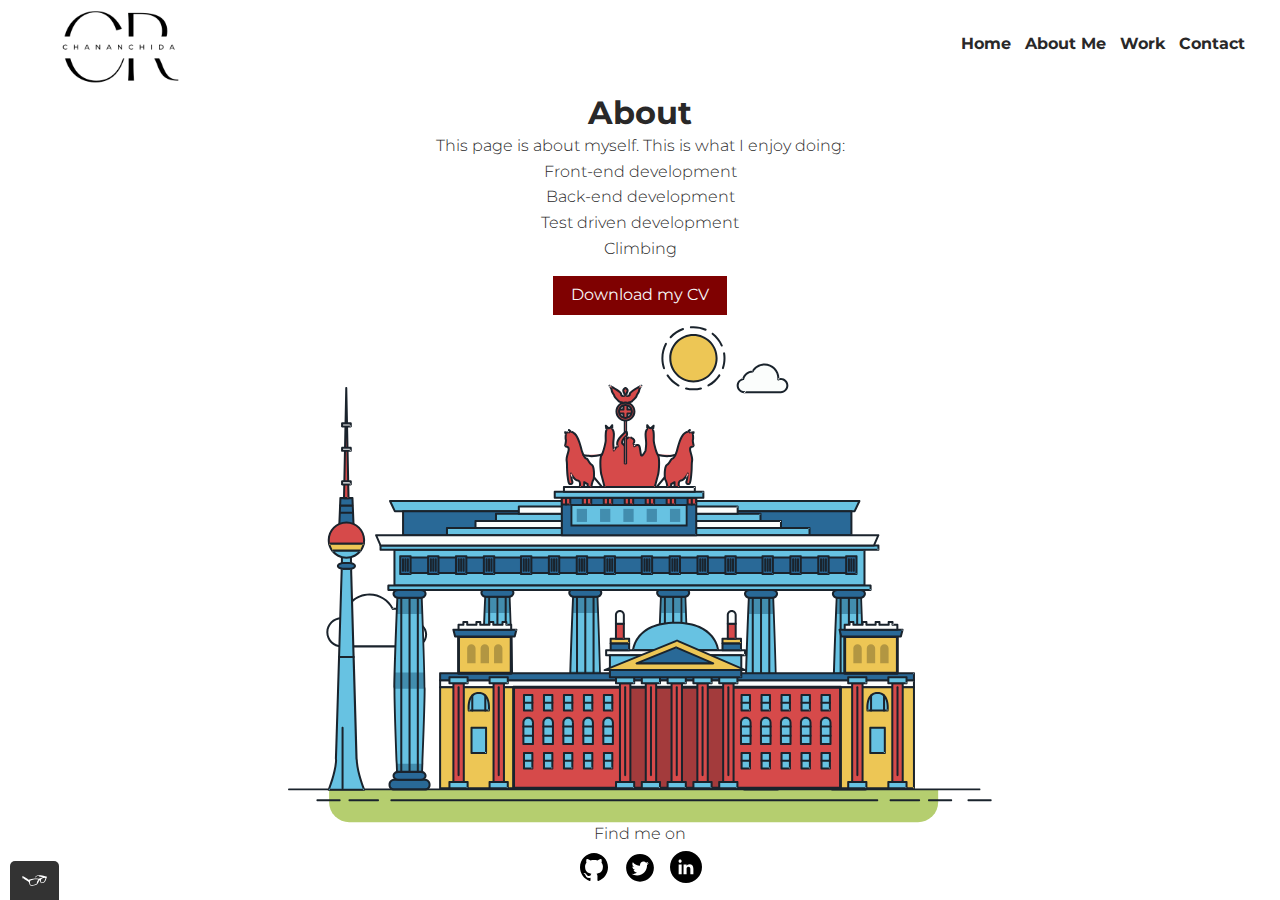
==== about.html @ 38527d95 "Initial commit" ====
<!DOCTYPE html>
<html>

<head>
  <meta charset="utf-8">
  <meta name="viewport" content="width=device-width, initial-scale=1">
  <title>Portfolio</title>
  <link rel="shortcut icon" href="./img/favicon.ico">
  <link rel="stylesheet" href="css/reset.css">
  <link rel="preconnect" href="https://fonts.googleapis.com">
  <link rel="preconnect" href="https://fonts.gstatic.com" crossorigin>
  <link href="https://fonts.googleapis.com/css2?family=Montserrat:wght@300;400;700&display=swap" rel="stylesheet">
  <link rel="stylesheet" href="css/style.production.css">
</head>

<body>
  <header class="page_header">
    <a href="index.html" class="logo"><img src="./img/chananchida-logo.png" alt="Chananchida Ruengwut"></a>
    <nav class="menubar">
      <ul>
        <li>
          <a href="index.html" role="tab">Home</a>
        </li>
        <li>
          <a href="about.html" role="tab">About Me</a>
        </li>
        <li>
          <a href="work.html" role="tab">Work</a>
        </li>
        <li>
          <a href="contact.html" role="tab">Contact</a>
        </li>
      </ul>
    </nav>
  </header>

  <main>
    <!--
    <h1>About Myself</h1>
    <p>Hi, my name is Fah. I was working on was working on Front-End web developer for a year for 1.5 years.</p>
    <p>The main area of my Front-End web developer was creating responsive websites by using HTML, CSS, JS, and Bootstrap. I also created, custom, and implemented cus Wordpress themes into websites.</p>

    <table>
      <thead>
        <tr>
          <th>Skills</th>
          <th>Years of experience</th>
        </tr>
      </thead>
      <tbody>
        <tr>
          <td>HTML</td>
          <td>1.5 Years</td>
        </tr>
        <tr>
          <td>CSS</td>
          <td>1.5 Years</td>
        </tr>
        <tr>
          <td>Web responsive</td>
          <td>1.5 Years</td>
        </tr>
        <tr>
          <td>JS</td>
          <td>1 Year</td>
        </tr>
        <tr>
          <td>Wordpress</td>
          <td>1 Year</td>
        </tr>
      </tbody>
    </table>

  -->
  <div class="about_content">

    <h1>About</h1>

    <p>This page is about myself. This is what I enjoy doing:</p>
    <ul>
      <li>Front-end development</li>
      <li>Back-end development</li>
      <li>Test driven development</li>
      <li>Climbing</li>
    </ul>


    <a href="#" class="button_download" download target="_blank">Download my CV</a>


    <div class="berlin_svg">
      <svg id="about-picture" xmlns="http://www.w3.org/2000/svg" class="berlin-illustration" viewBox="0 0 700 505" xmlns:xlink="http://www.w3.org/1999/xlink">
              <defs>
                  <polygon id="a" points=".06 231.917 .06 .929 688.717 .929 688.717 231.917"></polygon>
              </defs>
              <g fill="none" fill-rule="evenodd">
                <g transform="translate(0 241)" class="cloud-front">
                <path fill="#1A232C" d="M87.602,29 L87.602,28 C87.326,28.001 87.103,28.024 86.927,28.033 L86.979,29.031 L87.947,28.78 C85.741,20.282 78.041,14.002 68.852,14 C67.858,14 66.904,14.096 65.98,14.231 L66.125,15.22 L67.019,14.772 C62.626,6.015 53.567,0.001 43.102,0 C29.041,0.002 17.524,10.848 16.443,24.632 L17.44,24.71 L17.606,23.724 C16.803,23.589 15.969,23.5 15.102,23.5 C6.817,23.501 0.102,30.215 0.102,38.5 C0.102,46.785 6.817,53.499 15.102,53.5 L87.602,53.5 C94.644,53.499 100.351,47.792 100.352,40.75 C100.351,33.708 94.644,28.001 87.602,28 L87.602,30 C90.573,30 93.254,31.202 95.203,33.149 C97.15,35.097 98.351,37.778 98.352,40.75 C98.351,43.722 97.15,46.403 95.203,48.351 C93.254,50.298 90.573,51.5 87.602,51.5 L15.102,51.5 C11.509,51.5 8.265,50.046 5.909,47.692 C3.555,45.337 2.102,42.093 2.102,38.5 C2.102,34.907 3.555,31.663 5.909,29.308 C8.265,26.954 11.509,25.5 15.102,25.5 C15.831,25.5 16.553,25.575 17.273,25.697 C17.551,25.743 17.832,25.672 18.055,25.499 C18.277,25.325 18.414,25.07 18.436,24.789 C19.436,12.04 30.094,1.998 43.102,2 C52.786,1.999 61.163,7.564 65.231,15.669 C65.425,16.055 65.842,16.272 66.27,16.21 C67.132,16.084 67.988,16 68.852,16 C77.108,15.998 84.027,21.647 86.011,29.283 C86.13,29.741 86.557,30.054 87.031,30.03 C87.27,30.017 87.457,29.999 87.602,30 L87.602,29" transform="translate(38 36)"></path>
                  </g>
                  <path fill="#B5CE6F" d="M646.484,484.382 C646.484,489.501 644.531,494.62 640.627,498.525 C636.722,502.43 631.603,504.382 626.484,504.382 L60.873,504.382 C55.754,504.382 50.636,502.43 46.731,498.525 C42.826,494.62 40.873,489.501 40.873,484.382 L40.873,471.917 L646.484,471.917 L646.484,484.382"></path>
                  <polyline fill="#67C2E2" points="334.824 185.029 101.449 185.029 106.209 195.08 563.438 195.08 568.2 185.029 334.824 185.029"></polyline>
                  <path fill="#1A232C" d="M334.824,185.029 L334.824,184.029 L101.449,184.029 C101.104,184.029 100.788,184.203 100.604,184.494 C100.42,184.785 100.398,185.146 100.545,185.457 L105.306,195.508 C105.471,195.856 105.824,196.079 106.209,196.079 L563.438,196.079 C563.824,196.079 564.177,195.856 564.342,195.508 L569.104,185.457 C569.251,185.146 569.229,184.785 569.045,184.494 C568.861,184.203 568.544,184.029 568.2,184.029 L334.824,184.029 L334.824,186.029 L566.62,186.029 L562.806,194.08 L106.842,194.08 L103.029,186.029 L334.824,186.029 L334.824,185.029"></path>
                  <polygon fill="#296997" points="114.416 218.974 560.222 218.974 560.222 195.08 114.416 195.08"></polygon>
                  <path fill="#1A232C" d="M560.222,218.974 L560.222,217.974 L115.416,217.974 L115.416,196.079 L559.222,196.079 L559.222,218.974 L560.222,218.974 L560.222,217.974 L560.222,218.974 L561.222,218.974 L561.222,195.08 C561.222,194.816 561.115,194.559 560.929,194.372 C560.742,194.186 560.485,194.08 560.222,194.08 L114.416,194.08 C114.152,194.08 113.895,194.186 113.708,194.372 C113.522,194.559 113.416,194.816 113.416,195.08 L113.416,218.974 C113.416,219.237 113.522,219.495 113.708,219.681 C113.895,219.867 114.152,219.974 114.416,219.974 L560.222,219.974 C560.485,219.974 560.742,219.867 560.929,219.681 C561.115,219.495 561.222,219.237 561.222,218.974 L560.222,218.974"></path>
                  <polygon fill="#67C2E2" points="105.85 269.08 573.225 269.08 573.225 233.398 105.85 233.398"></polygon>
                  <path fill="#1A232C" d="M573.225,233.398 L573.225,232.398 L105.85,232.398 C105.587,232.398 105.329,232.505 105.143,232.691 C104.957,232.877 104.85,233.134 104.85,233.398 L104.85,269.08 C104.85,269.344 104.957,269.601 105.143,269.788 C105.329,269.974 105.587,270.08 105.85,270.08 L573.225,270.08 C573.488,270.08 573.745,269.974 573.932,269.788 C574.118,269.601 574.225,269.344 574.225,269.08 L574.225,233.398 C574.225,233.134 574.118,232.877 573.932,232.691 C573.745,232.505 573.488,232.398 573.225,232.398 L573.225,233.398 L572.225,233.398 L572.225,268.08 L106.85,268.08 L106.85,234.398 L573.225,234.398 L573.225,233.398 L572.225,233.398 L573.225,233.398"></path>
                  <polygon fill="#296997" points="116.751 256.508 562.557 256.508 562.557 241.243 116.751 241.243"></polygon>
                  <path fill="#1A232C" d="M562.557,256.508 L562.557,255.508 L117.75,255.508 L117.75,242.243 L561.557,242.243 L561.557,256.508 L562.557,256.508 L562.557,255.508 L562.557,256.508 L563.557,256.508 L563.557,241.243 C563.557,240.979 563.45,240.722 563.264,240.535 C563.078,240.349 562.82,240.243 562.557,240.243 L116.75,240.243 C116.487,240.243 116.23,240.349 116.043,240.535 C115.857,240.722 115.751,240.979 115.751,241.243 L115.751,256.508 C115.751,256.771 115.857,257.029 116.043,257.215 C116.23,257.401 116.487,257.508 116.751,257.508 L562.557,257.508 C562.82,257.508 563.077,257.401 563.264,257.215 C563.45,257.029 563.557,256.771 563.557,256.508 L562.557,256.508"></path>
                  <polygon fill="#67C2E2" points="158.07 218.974 518.563 218.974 518.563 211.858 158.07 211.858"></polygon>
                  <path fill="#1A232C" d="M518.563,211.858 L518.563,210.858 L158.07,210.858 C157.807,210.858 157.549,210.964 157.363,211.151 C157.177,211.337 157.07,211.594 157.07,211.858 L157.07,218.974 C157.07,219.237 157.177,219.495 157.363,219.681 C157.549,219.867 157.807,219.974 158.07,219.974 L518.563,219.974 C518.826,219.974 519.083,219.867 519.27,219.681 C519.456,219.495 519.562,219.237 519.562,218.974 L519.562,211.858 C519.562,211.594 519.456,211.337 519.27,211.151 C519.083,210.964 518.826,210.858 518.563,210.858 L518.563,211.858 L517.563,211.858 L517.563,217.974 L159.07,217.974 L159.07,212.858 L518.563,212.858 L518.563,211.858 L517.563,211.858 L518.563,211.858"></path>
                  <polygon fill="#FBFDFC" points="186.438 211.858 490.194 211.858 490.194 204.741 186.438 204.741"></polygon>
                  <path fill="#1A232C" d="M490.194,204.741 L490.194,203.741 L186.438,203.741 C186.175,203.741 185.917,203.848 185.731,204.034 C185.545,204.221 185.438,204.478 185.438,204.741 L185.438,211.858 C185.438,212.121 185.545,212.379 185.731,212.565 C185.917,212.751 186.175,212.858 186.438,212.858 L490.194,212.858 C490.458,212.858 490.715,212.751 490.902,212.565 C491.088,212.379 491.194,212.121 491.194,211.858 L491.194,204.741 C491.194,204.478 491.088,204.221 490.902,204.034 C490.715,203.848 490.458,203.741 490.194,203.741 L490.194,204.741 L489.194,204.741 L489.194,210.858 L187.438,210.858 L187.438,205.741 L490.194,205.741 L490.194,204.741 L489.194,204.741 L490.194,204.741"></path>
                  <polygon fill="#67C2E2" points="206.805 204.741 469.828 204.741 469.828 197.624 206.805 197.624"></polygon>
                  <path fill="#1A232C" d="M469.828,197.624 L469.828,196.624 L206.805,196.624 C206.541,196.624 206.284,196.731 206.098,196.917 C205.911,197.103 205.805,197.361 205.805,197.624 L205.805,204.741 C205.805,205.005 205.911,205.262 206.098,205.449 C206.284,205.635 206.541,205.741 206.805,205.741 L469.828,205.741 C470.091,205.741 470.349,205.635 470.535,205.449 C470.722,205.262 470.828,205.005 470.828,204.741 L470.828,197.624 C470.828,197.361 470.722,197.103 470.535,196.917 C470.349,196.731 470.091,196.624 469.828,196.624 L469.828,197.624 L468.828,197.624 L468.828,203.741 L207.805,203.741 L207.805,198.624 L469.828,198.624 L469.828,197.624 L468.828,197.624 L469.828,197.624"></path>
                  <polygon fill="#FBFDFC" points="229.521 197.624 447.111 197.624 447.111 190.509 229.521 190.509"></polygon>
                  <path fill="#1A232C" d="M447.111,190.509 L447.111,189.509 L229.521,189.509 C229.258,189.509 229,189.616 228.814,189.802 C228.628,189.988 228.521,190.246 228.521,190.509 L228.521,197.624 C228.521,197.888 228.628,198.145 228.814,198.332 C229,198.518 229.258,198.624 229.521,198.624 L447.111,198.624 C447.375,198.624 447.632,198.518 447.818,198.332 C448.005,198.145 448.111,197.888 448.111,197.624 L448.111,190.509 C448.111,190.246 448.005,189.988 447.818,189.802 C447.632,189.616 447.375,189.509 447.111,189.509 L447.111,190.509 L446.111,190.509 L446.111,196.624 L230.521,196.624 L230.521,191.509 L447.111,191.509 L447.111,190.509 L446.111,190.509 L447.111,190.509"></path>
                  <path fill="#67C2E2" d="M135.607,355.447 C135.163,337.766 134.264,313.326 133.648,297.387 C133.274,287.721 133.004,281.18 133.004,281.18 L108.722,281.18 C108.722,281.18 108.452,287.721 108.079,297.387 C107.462,313.326 106.563,337.766 106.119,355.447 C105.953,362.059 105.85,367.732 105.85,371.653 L105.85,371.654 C105.85,386.117 107.243,424.332 108.089,446.189 C108.457,455.706 108.722,462.126 108.722,462.126 L133.004,462.126 C133.004,462.126 133.269,455.706 133.637,446.189 C134.482,424.332 135.876,386.117 135.876,371.654 L135.876,371.653 C135.876,367.732 135.773,362.059 135.607,355.447"></path>
                  <path fill="#428DAE" d="M133.648 297.387L108.079 297.387C108.452 287.721 108.722 281.18 108.722 281.18L133.004 281.18C133.004 281.18 133.274 287.721 133.648 297.387M135.876 371.654L105.85 371.654 105.85 371.653C105.85 367.732 105.953 362.059 106.119 355.447L135.607 355.447C135.773 362.059 135.876 367.732 135.876 371.653L135.876 371.654M133.004 462.126L108.722 462.126C108.722 462.126 108.457 455.706 108.089 446.189L133.637 446.189C133.269 455.706 133.004 462.126 133.004 462.126"></path>
                  <path fill="#1A232C" d="M109.612,461.199 L132.114,461.199 C132.447,453.007 134.949,390.886 134.949,371.653 C134.949,352.42 132.447,290.299 132.114,282.108 L109.612,282.108 C109.279,290.299 106.778,352.42 106.778,371.653 C106.778,390.886 109.279,453.007 109.612,461.199 Z M133.895,463.054 L107.832,463.054 L107.794,462.164 C107.766,461.466 104.922,392.193 104.922,371.653 C104.922,351.114 107.766,281.839 107.794,281.142 L107.832,280.252 L133.895,280.252 L133.931,281.142 C133.96,281.839 136.804,351.114 136.804,371.653 C136.804,392.193 133.96,461.466 133.931,462.164 L133.895,463.054 L133.895,463.054 Z"></path>
                  <path fill="#1A232C" d="M111.638 281.18L111.638 462.126C111.638 462.679 112.086 463.126 112.638 463.126 113.19 463.126 113.638 462.679 113.638 462.126L113.638 281.18C113.638 280.628 113.19 280.18 112.638 280.18 112.086 280.18 111.638 280.628 111.638 281.18M119.863 281.18L119.863 462.126C119.863 462.679 120.311 463.126 120.863 463.126 121.416 463.126 121.863 462.679 121.863 462.126L121.863 281.18C121.863 280.628 121.416 280.18 120.863 280.18 120.311 280.18 119.863 280.628 119.863 281.18M128.088 281.18L128.088 462.126C128.088 462.679 128.536 463.126 129.088 463.126 129.64 463.126 130.088 462.679 130.088 462.126L130.088 281.18C130.088 280.628 129.64 280.18 129.088 280.18 128.536 280.18 128.088 280.628 128.088 281.18"></path>
                  <path fill="#296997" d="M136.79,277.265 C136.79,279.418 134.675,281.18 132.09,281.18 L109.636,281.18 C107.051,281.18 104.936,279.418 104.936,277.265 C104.936,275.111 107.051,273.349 109.636,273.349 L132.09,273.349 C134.675,273.349 136.79,275.111 136.79,277.265"></path>
                  <path fill="#1A232C" d="M136.79,277.265 L135.79,277.265 C135.789,278.005 135.433,278.704 134.769,279.262 C134.109,279.814 133.155,280.181 132.09,280.18 L109.636,280.18 C108.571,280.181 107.617,279.814 106.956,279.262 C106.293,278.704 105.936,278.005 105.936,277.265 C105.936,276.524 106.293,275.825 106.957,275.267 C107.617,274.715 108.571,274.348 109.636,274.349 L132.09,274.349 C133.155,274.348 134.109,274.716 134.769,275.267 C135.433,275.825 135.789,276.524 135.79,277.265 L137.79,277.265 C137.791,275.851 137.09,274.593 136.049,273.731 C135.006,272.863 133.61,272.35 132.09,272.349 L109.636,272.349 C108.116,272.35 106.72,272.863 105.676,273.731 C104.636,274.593 103.935,275.851 103.936,277.265 C103.935,278.678 104.636,279.937 105.677,280.798 C106.72,281.666 108.116,282.179 109.636,282.18 L132.09,282.18 C133.61,282.179 135.006,281.666 136.049,280.798 C137.09,279.937 137.791,278.678 137.79,277.265 L136.79,277.265"></path>
                  <path fill="#296997" d="M140.775,467.217 C140.775,469.803 138.661,471.917 136.076,471.917 L105.65,471.917 C103.065,471.917 100.951,469.803 100.951,467.217 L100.951,466.825 C100.951,464.241 103.065,462.126 105.65,462.126 L136.076,462.126 C138.661,462.126 140.775,464.241 140.775,466.825 L140.775,467.217"></path>
                  <path fill="#1A232C" d="M140.775,467.217 L139.775,467.217 C139.775,468.235 139.361,469.155 138.688,469.83 C138.013,470.503 137.093,470.917 136.076,470.917 L105.65,470.917 C104.633,470.917 103.713,470.504 103.038,469.83 C102.365,469.155 101.951,468.235 101.951,467.217 L101.951,466.825 C101.951,465.808 102.365,464.889 103.038,464.214 C103.713,463.54 104.633,463.127 105.65,463.126 L136.076,463.126 C137.093,463.127 138.013,463.54 138.688,464.214 C139.362,464.889 139.775,465.808 139.775,466.825 L139.775,467.217 L141.775,467.217 L141.775,466.825 C141.772,463.684 139.217,461.13 136.076,461.126 L105.65,461.126 C102.509,461.13 99.955,463.684 99.951,466.825 L99.951,467.217 C99.954,470.36 102.509,472.914 105.65,472.917 L136.076,472.917 C139.217,472.914 141.772,470.36 141.775,467.217 L140.775,467.217"></path>
                  <path fill="#296997" d="M136.79,458.208 C136.79,460.363 134.675,462.126 132.09,462.126 L109.636,462.126 C107.051,462.126 104.936,460.363 104.936,458.208 C104.936,456.057 107.051,454.292 109.636,454.292 L132.09,454.292 C134.675,454.292 136.79,456.057 136.79,458.208"></path>
                  <path fill="#1A232C" d="M136.79,458.208 L135.79,458.208 C135.789,458.949 135.432,459.649 134.769,460.207 C134.108,460.76 133.154,461.128 132.09,461.126 L109.636,461.126 C108.572,461.128 107.617,460.76 106.957,460.207 C106.293,459.649 105.936,458.949 105.936,458.208 C105.936,457.47 106.293,456.77 106.957,456.212 C107.617,455.659 108.572,455.291 109.636,455.292 L132.09,455.292 C133.154,455.291 134.108,455.659 134.769,456.212 C135.433,456.77 135.789,457.47 135.79,458.208 L137.79,458.208 C137.791,456.796 137.09,455.538 136.05,454.675 C135.006,453.808 133.61,453.294 132.09,453.292 L109.636,453.292 C108.115,453.294 106.719,453.808 105.676,454.675 C104.636,455.538 103.935,456.796 103.936,458.208 C103.935,459.622 104.636,460.881 105.676,461.743 C106.72,462.611 108.116,463.125 109.636,463.126 L132.09,463.126 C133.61,463.125 135.006,462.611 136.05,461.743 C137.09,460.881 137.791,459.622 137.79,458.208 L136.79,458.208"></path>
                  <path fill="#67C2E2" d="M572.471,355.447 C572.025,337.766 571.126,313.326 570.51,297.387 C570.137,287.721 569.867,281.18 569.867,281.18 L545.585,281.18 C545.585,281.18 545.315,287.721 544.942,297.387 C544.326,313.326 543.427,337.766 542.981,355.447 C542.815,362.059 542.713,367.732 542.713,371.653 L542.713,371.654 C542.713,386.117 544.107,424.332 544.952,446.189 C545.32,455.706 545.585,462.126 545.585,462.126 L569.867,462.126 C569.867,462.126 570.132,455.706 570.499,446.189 C571.346,424.332 572.739,386.117 572.739,371.654 L572.739,371.653 C572.739,367.732 572.637,362.059 572.471,355.447"></path>
                  <path fill="#428DAE" d="M569.582 297.387L566.951 297.387 566.951 282.108 568.977 282.108C569.063 284.206 569.29 289.841 569.582 297.387M564.951 297.387L545.871 297.387C546.162 289.841 546.39 284.206 546.476 282.108L564.951 282.108 564.951 297.387M571.8 369.187L566.951 369.187 566.951 356.265 571.562 356.265C571.685 361.272 571.771 365.701 571.8 369.187M564.951 369.187L543.653 369.187C543.684 365.512 543.777 360.79 543.912 355.447L553.551 355.447 553.551 356.265 564.951 356.265 564.951 369.187"></path>
                  <path fill="#1A232C" d="M546.476,461.199 L568.977,461.199 C569.31,453.007 571.812,390.886 571.812,371.653 C571.812,352.42 569.31,290.299 568.977,282.108 L546.476,282.108 C546.142,290.299 543.642,352.42 543.642,371.653 C543.642,390.886 546.142,453.007 546.476,461.199 M570.758,463.054 L544.694,463.054 L544.658,462.164 C544.629,461.466 541.785,392.193 541.785,371.653 C541.785,351.114 544.629,281.839 544.658,281.142 L544.694,280.252 L570.758,280.252 L570.795,281.142 C570.823,281.839 573.667,351.114 573.667,371.653 C573.667,392.193 570.823,461.466 570.795,462.164 L570.758,463.054"></path>
                  <path fill="#1A232C" d="M548.501 281.18L548.501 462.126C548.501 462.679 548.949 463.126 549.501 463.126 550.053 463.126 550.501 462.679 550.501 462.126L550.501 281.18C550.501 280.628 550.053 280.18 549.501 280.18 548.949 280.18 548.501 280.628 548.501 281.18M556.727 281.18L556.727 462.126C556.727 462.679 557.174 463.126 557.727 463.126 558.279 463.126 558.727 462.679 558.727 462.126L558.727 281.18C558.727 280.628 558.279 280.18 557.727 280.18 557.174 280.18 556.727 280.628 556.727 281.18M564.951 281.18L564.951 462.126C564.951 462.679 565.399 463.126 565.951 463.126 566.503 463.126 566.951 462.679 566.951 462.126L566.951 281.18C566.951 280.628 566.503 280.18 565.951 280.18 565.399 280.18 564.951 280.628 564.951 281.18"></path>
                  <path fill="#296997" d="M573.653,277.265 C573.653,279.418 571.537,281.18 568.953,281.18 L546.499,281.18 C543.915,281.18 541.799,279.418 541.799,277.265 C541.799,275.111 543.915,273.349 546.499,273.349 L568.953,273.349 C571.537,273.349 573.653,275.111 573.653,277.265"></path>
                  <path fill="#1A232C" d="M573.653,277.265 L572.653,277.265 C572.653,278.005 572.296,278.704 571.632,279.262 C570.972,279.814 570.017,280.181 568.953,280.18 L546.499,280.18 C545.435,280.181 544.48,279.814 543.82,279.262 C543.156,278.704 542.8,278.005 542.799,277.265 C542.8,276.525 543.156,275.825 543.82,275.267 C544.481,274.715 545.435,274.348 546.499,274.349 L568.953,274.349 C570.017,274.348 570.972,274.715 571.632,275.267 C572.296,275.825 572.653,276.525 572.653,277.265 L574.653,277.265 C574.654,275.851 573.953,274.593 572.912,273.731 C571.869,272.863 570.473,272.35 568.953,272.349 L546.499,272.349 C544.979,272.35 543.583,272.863 542.54,273.731 C541.499,274.593 540.798,275.851 540.799,277.265 C540.798,278.679 541.499,279.937 542.54,280.798 C543.583,281.666 544.979,282.179 546.499,282.18 L568.953,282.18 C570.473,282.179 571.869,281.666 572.912,280.798 C573.953,279.937 574.654,278.679 574.653,277.265 L573.653,277.265"></path>
                  <path fill="#296997" d="M577.639,467.217 C577.639,469.803 575.524,471.917 572.938,471.917 L542.514,471.917 C539.929,471.917 537.813,469.803 537.813,467.217 L537.813,466.825 C537.813,464.241 539.929,462.126 542.514,462.126 L572.938,462.126 C575.524,462.126 577.639,464.241 577.639,466.825 L577.639,467.217"></path>
                  <path fill="#1A232C" d="M577.639,467.217 L576.639,467.217 C576.638,468.235 576.225,469.155 575.551,469.83 C574.876,470.503 573.956,470.917 572.938,470.917 L542.514,470.917 C541.497,470.917 540.576,470.503 539.901,469.83 C539.227,469.155 538.814,468.234 538.813,467.217 L538.813,466.825 C538.814,465.808 539.227,464.889 539.901,464.214 C540.576,463.54 541.497,463.127 542.514,463.126 L572.938,463.126 C573.956,463.127 574.876,463.54 575.551,464.214 C576.225,464.888 576.638,465.808 576.639,466.825 L576.639,467.217 L578.639,467.217 L578.639,466.825 C578.635,463.684 576.081,461.13 572.938,461.126 L542.514,461.126 C539.372,461.13 536.817,463.684 536.813,466.825 L536.813,467.217 C536.817,470.36 539.372,472.914 542.514,472.917 L572.938,472.917 C576.081,472.914 578.635,470.359 578.639,467.217 L577.639,467.217"></path>
                  <path fill="#296997" d="M573.653,458.208 C573.653,460.363 571.537,462.126 568.953,462.126 L546.499,462.126 C543.915,462.126 541.799,460.363 541.799,458.208 C541.799,456.057 543.915,454.292 546.499,454.292 L568.953,454.292 C571.537,454.292 573.653,456.057 573.653,458.208"></path>
                  <path fill="#1A232C" d="M573.653,458.208 L572.653,458.208 C572.653,458.949 572.296,459.649 571.632,460.207 C570.971,460.76 570.017,461.128 568.953,461.126 L546.499,461.126 C545.435,461.128 544.481,460.76 543.82,460.207 C543.157,459.649 542.799,458.949 542.799,458.208 C542.799,457.47 543.156,456.77 543.82,456.212 C544.481,455.659 545.435,455.291 546.499,455.292 L568.953,455.292 C570.017,455.291 570.971,455.659 571.632,456.212 C572.296,456.77 572.653,457.47 572.653,458.208 L574.653,458.208 C574.654,456.796 573.953,455.538 572.912,454.675 C571.869,453.808 570.473,453.294 568.953,453.292 L546.499,453.292 C544.979,453.294 543.583,453.808 542.54,454.675 C541.499,455.538 540.798,456.796 540.799,458.208 C540.798,459.622 541.499,460.881 542.54,461.743 C543.583,462.611 544.979,463.125 546.499,463.126 L568.953,463.126 C570.473,463.125 571.869,462.611 572.912,461.743 C573.953,460.881 574.654,459.622 574.653,458.208 L573.653,458.208"></path>
                  <path fill="#67C2E2" d="M485.098,355.447 C484.654,337.766 483.753,313.326 483.137,297.387 C482.764,287.721 482.494,281.18 482.494,281.18 L458.213,281.18 C458.213,281.18 457.942,287.721 457.569,297.387 C456.953,313.326 456.055,337.766 455.608,355.447 C455.443,362.059 455.34,367.732 455.34,371.653 L455.34,371.654 C455.34,386.117 456.733,424.332 457.58,446.189 C457.948,455.706 458.213,462.126 458.213,462.126 L482.494,462.126 C482.494,462.126 482.759,455.706 483.126,446.189 C483.973,424.332 485.366,386.117 485.366,371.654 L485.366,371.653 C485.366,367.732 485.265,362.059 485.098,355.447"></path>
                  <path fill="#428DAE" d="M483.137 297.387L457.569 297.387C457.942 287.721 458.213 281.18 458.213 281.18L482.494 281.18C482.494 281.18 482.764 287.721 483.137 297.387M485.355 369.187L455.351 369.187C455.382 365.502 455.475 360.78 455.608 355.447L485.098 355.447C485.232 360.78 485.325 365.502 485.355 369.187"></path>
                  <path fill="#1A232C" d="M459.103,461.199 L481.605,461.199 C481.938,453.007 484.439,390.886 484.439,371.653 C484.439,352.42 481.938,290.299 481.605,282.108 L459.103,282.108 C458.769,290.299 456.268,352.42 456.268,371.653 C456.268,390.886 458.769,453.007 459.103,461.199 Z M483.386,463.054 L457.321,463.054 L457.285,462.164 C457.256,461.466 454.412,392.193 454.412,371.653 C454.412,351.114 457.256,281.839 457.285,281.142 L457.321,280.252 L483.386,280.252 L483.422,281.142 C483.45,281.839 486.294,351.114 486.294,371.653 C486.294,392.193 483.45,461.466 483.422,462.164 L483.386,463.054 L483.386,463.054 Z"></path>
                  <path fill="#1A232C" d="M461.128 281.18L461.128 462.126C461.128 462.679 461.576 463.126 462.128 463.126 462.68 463.126 463.128 462.679 463.128 462.126L463.128 281.18C463.128 280.628 462.68 280.18 462.128 280.18 461.576 280.18 461.128 280.628 461.128 281.18M469.354 281.18L469.354 462.126C469.354 462.679 469.801 463.126 470.354 463.126 470.906 463.126 471.354 462.679 471.354 462.126L471.354 281.18C471.354 280.628 470.906 280.18 470.354 280.18 469.801 280.18 469.354 280.628 469.354 281.18M477.578 281.18L477.578 462.126C477.578 462.679 478.026 463.126 478.578 463.126 479.13 463.126 479.578 462.679 479.578 462.126L479.578 281.18C479.578 280.628 479.13 280.18 478.578 280.18 478.026 280.18 477.578 280.628 477.578 281.18"></path>
                  <path fill="#296997" d="M486.281,277.265 C486.281,279.418 484.164,281.18 481.58,281.18 L459.126,281.18 C456.542,281.18 454.426,279.418 454.426,277.265 C454.426,275.111 456.542,273.349 459.126,273.349 L481.58,273.349 C484.164,273.349 486.281,275.111 486.281,277.265"></path>
                  <path fill="#1A232C" d="M486.281,277.265 L485.281,277.265 C485.281,278.005 484.924,278.704 484.26,279.262 C483.599,279.814 482.644,280.181 481.58,280.18 L459.126,280.18 C458.062,280.181 457.107,279.814 456.447,279.262 C455.783,278.704 455.427,278.005 455.426,277.265 C455.427,276.525 455.783,275.825 456.447,275.267 C457.108,274.715 458.062,274.348 459.126,274.349 L481.58,274.349 C482.644,274.348 483.599,274.716 484.26,275.268 C484.924,275.825 485.281,276.525 485.281,277.265 L487.281,277.265 C487.282,275.851 486.58,274.593 485.54,273.731 C484.496,272.863 483.1,272.35 481.58,272.349 L459.126,272.349 C457.606,272.35 456.21,272.863 455.167,273.731 C454.126,274.593 453.425,275.851 453.426,277.265 C453.425,278.679 454.126,279.937 455.167,280.798 C456.21,281.666 457.606,282.179 459.126,282.18 L481.58,282.18 C483.1,282.179 484.496,281.666 485.54,280.799 C486.58,279.937 487.282,278.679 487.281,277.265 L486.281,277.265"></path>
                  <path fill="#296997" d="M490.266,467.217 C490.266,469.803 488.151,471.917 485.565,471.917 L455.141,471.917 C452.556,471.917 450.44,469.803 450.44,467.217 L450.44,466.825 C450.44,464.241 452.556,462.126 455.141,462.126 L485.565,462.126 C488.151,462.126 490.266,464.241 490.266,466.825 L490.266,467.217"></path>
                  <path fill="#1A232C" d="M490.266,467.217 L489.266,467.217 C489.265,468.235 488.852,469.155 488.178,469.83 C487.503,470.503 486.583,470.917 485.565,470.917 L455.141,470.917 C454.124,470.917 453.203,470.503 452.528,469.83 C451.854,469.155 451.441,468.234 451.44,467.217 L451.44,466.825 C451.441,465.808 451.854,464.889 452.528,464.214 C453.203,463.54 454.124,463.127 455.141,463.126 L485.565,463.126 C486.583,463.127 487.503,463.54 488.178,464.214 C488.852,464.888 489.265,465.808 489.266,466.825 L489.266,467.217 L491.266,467.217 L491.266,466.825 C491.262,463.684 488.708,461.13 485.565,461.126 L455.141,461.126 C451.999,461.13 449.444,463.684 449.44,466.825 L449.44,467.217 C449.444,470.36 451.999,472.914 455.141,472.917 L485.565,472.917 C488.708,472.914 491.262,470.359 491.266,467.217 L490.266,467.217"></path>
                  <path fill="#296997" d="M486.281,458.208 C486.281,460.363 484.164,462.126 481.58,462.126 L459.126,462.126 C456.542,462.126 454.426,460.363 454.426,458.208 C454.426,456.057 456.542,454.292 459.126,454.292 L481.58,454.292 C484.164,454.292 486.281,456.057 486.281,458.208"></path>
                  <path fill="#1A232C" d="M486.281,458.208 L485.281,458.208 C485.281,458.949 484.923,459.649 484.26,460.207 C483.599,460.76 482.644,461.128 481.58,461.126 L459.126,461.126 C458.062,461.128 457.108,460.76 456.447,460.207 C455.784,459.649 455.427,458.949 455.426,458.208 C455.426,457.47 455.783,456.77 456.447,456.212 C457.108,455.659 458.062,455.291 459.126,455.292 L481.58,455.292 C482.644,455.291 483.598,455.659 484.26,456.212 C484.924,456.77 485.281,457.47 485.281,458.208 L487.281,458.208 C487.282,456.795 486.58,455.538 485.54,454.675 C484.496,453.808 483.1,453.294 481.58,453.292 L459.126,453.292 C457.606,453.294 456.21,453.808 455.167,454.675 C454.126,455.538 453.425,456.796 453.426,458.208 C453.425,459.622 454.126,460.881 455.167,461.743 C456.21,462.611 457.606,463.125 459.126,463.126 L481.58,463.126 C483.1,463.125 484.496,462.611 485.54,461.743 C486.581,460.881 487.282,459.622 487.281,458.208 L486.281,458.208"></path>
                  <path fill="#67C2E2" d="M397.726,354.466 C397.28,336.787 396.381,312.346 395.765,296.407 C395.392,286.742 395.122,280.2 395.122,280.2 L370.84,280.2 C370.84,280.2 370.57,286.742 370.197,296.407 C369.581,312.346 368.682,336.787 368.236,354.466 C368.07,361.078 367.968,366.751 367.968,370.672 L367.968,370.673 C367.968,385.136 369.361,423.352 370.207,445.208 C370.575,454.726 370.84,461.146 370.84,461.146 L395.122,461.146 C395.122,461.146 395.386,454.726 395.754,445.208 C396.601,423.352 397.994,385.136 397.994,370.673 L397.994,370.672 C397.994,366.751 397.892,361.078 397.726,354.466"></path>
                  <path fill="#428DAE" d="M394.837 296.407L392.206 296.407 392.206 281.127 394.233 281.127C394.318 283.225 394.545 288.861 394.837 296.407L394.837 296.407zM383.981 296.407L390.206 296.407 390.206 281.127 383.981 281.127 383.981 296.407zM375.756 296.407L381.98 296.407 381.98 281.127 375.756 281.127 375.756 296.407zM373.756 296.407L371.126 296.407C371.417 288.861 371.645 283.225 371.73 281.127L373.756 281.127 373.756 296.407 373.756 296.407zM397.062 369.187L392.206 369.187 392.206 354.466 396.796 354.466C396.943 360.298 397.041 365.389 397.062 369.187L397.062 369.187zM383.981 369.187L390.206 369.187 390.206 354.466 383.981 354.466 383.981 369.187zM375.756 369.187L381.98 369.187 381.98 354.466 375.756 354.466 375.756 369.187zM373.756 369.187L368.9 369.187C368.921 365.389 369.019 360.298 369.166 354.466L373.756 354.466 373.756 369.187 373.756 369.187z"></path>
                  <path fill="#1A232C" d="M371.73,460.218 L394.233,460.218 C394.565,452.027 397.066,389.906 397.066,370.672 C397.066,351.44 394.565,289.319 394.233,281.127 L371.73,281.127 C371.397,289.319 368.895,351.44 368.895,370.672 C368.895,389.906 371.397,452.027 371.73,460.218 M396.013,462.074 L369.949,462.074 L369.912,461.184 C369.884,460.486 367.04,391.212 367.04,370.672 C367.04,350.133 369.884,280.859 369.912,280.162 L369.949,279.272 L396.013,279.272 L396.05,280.162 C396.078,280.859 398.922,350.133 398.922,370.672 C398.922,391.212 396.078,460.486 396.05,461.184 L396.013,462.074"></path>
                  <path fill="#1A232C" d="M373.756 280.2L373.756 461.146C373.756 461.698 374.203 462.146 374.756 462.146 375.308 462.146 375.756 461.698 375.756 461.146L375.756 280.2C375.756 279.647 375.308 279.2 374.756 279.2 374.203 279.2 373.756 279.647 373.756 280.2M381.98 280.2L381.98 461.146C381.98 461.698 382.428 462.146 382.98 462.146 383.533 462.146 383.981 461.698 383.981 461.146L383.981 280.2C383.981 279.647 383.533 279.2 382.98 279.2 382.428 279.2 381.98 279.647 381.98 280.2M390.206 280.2L390.206 461.146C390.206 461.698 390.654 462.146 391.206 462.146 391.758 462.146 392.206 461.698 392.206 461.146L392.206 280.2C392.206 279.647 391.758 279.2 391.206 279.2 390.654 279.2 390.206 279.647 390.206 280.2"></path>
                  <path fill="#296997" d="M398.908,276.285 C398.908,278.439 396.792,280.2 394.208,280.2 L371.754,280.2 C369.17,280.2 367.053,278.439 367.053,276.285 C367.053,274.13 369.17,272.369 371.754,272.369 L394.208,272.369 C396.792,272.369 398.908,274.13 398.908,276.285"></path>
                  <path fill="#1A232C" d="M398.908,276.285 L397.908,276.285 C397.907,277.025 397.551,277.724 396.887,278.281 C396.227,278.833 395.272,279.201 394.208,279.2 L371.754,279.2 C370.69,279.201 369.735,278.833 369.074,278.281 C368.41,277.724 368.053,277.025 368.053,276.285 C368.053,275.544 368.41,274.845 369.074,274.287 C369.735,273.735 370.69,273.367 371.754,273.369 L394.208,273.369 C395.272,273.367 396.227,273.735 396.887,274.287 C397.551,274.844 397.907,275.544 397.908,276.285 L399.908,276.285 C399.909,274.871 399.208,273.612 398.167,272.75 C397.124,271.883 395.728,271.37 394.208,271.369 L371.754,271.369 C370.234,271.37 368.838,271.883 367.794,272.75 C366.754,273.612 366.052,274.871 366.053,276.285 C366.052,277.699 366.754,278.957 367.795,279.818 C368.838,280.686 370.234,281.198 371.754,281.2 L394.208,281.2 C395.728,281.198 397.123,280.686 398.167,279.818 C399.208,278.957 399.909,277.698 399.908,276.285 L398.908,276.285"></path>
                  <path fill="#296997" d="M402.894,466.237 C402.894,468.823 400.779,470.937 398.193,470.937 L367.768,470.937 C365.183,470.937 363.068,468.823 363.068,466.237 L363.068,465.844 C363.068,463.26 365.183,461.146 367.768,461.146 L398.193,461.146 C400.779,461.146 402.894,463.26 402.894,465.844 L402.894,466.237"></path>
                  <path fill="#1A232C" d="M402.894,466.237 L401.894,466.237 C401.893,467.254 401.48,468.174 400.806,468.849 C400.131,469.523 399.211,469.937 398.193,469.937 L367.768,469.937 C366.751,469.937 365.831,469.523 365.156,468.849 C364.482,468.174 364.069,467.254 364.068,466.237 L364.068,465.844 C364.069,464.828 364.482,463.908 365.156,463.233 C365.831,462.56 366.751,462.146 367.768,462.146 L398.193,462.146 C399.211,462.146 400.131,462.56 400.806,463.233 C401.48,463.908 401.893,464.828 401.894,465.844 L401.894,466.237 L403.894,466.237 L403.894,465.844 C403.89,462.703 401.336,460.15 398.193,460.146 L367.768,460.146 C364.626,460.15 362.072,462.703 362.068,465.844 L362.068,466.237 C362.072,469.379 364.626,471.933 367.768,471.937 L398.193,471.937 C401.336,471.933 403.89,469.379 403.894,466.237 L402.894,466.237"></path>
                  <path fill="#296997" d="M398.908,457.228 C398.908,459.382 396.792,461.146 394.208,461.146 L371.754,461.146 C369.17,461.146 367.053,459.382 367.053,457.228 C367.053,455.077 369.17,453.312 371.754,453.312 L394.208,453.312 C396.792,453.312 398.908,455.077 398.908,457.228"></path>
                  <path fill="#1A232C" d="M398.908,457.228 L397.908,457.228 C397.908,457.968 397.55,458.669 396.887,459.226 C396.226,459.779 395.272,460.147 394.208,460.146 L371.754,460.146 C370.69,460.147 369.736,459.779 369.074,459.226 C368.411,458.668 368.053,457.968 368.053,457.228 C368.053,456.489 368.41,455.789 369.074,455.231 C369.736,454.679 370.69,454.311 371.754,454.312 L394.208,454.312 C395.272,454.311 396.226,454.679 396.887,455.231 C397.551,455.789 397.908,456.489 397.908,457.228 L399.908,457.228 C399.909,455.815 399.208,454.557 398.167,453.695 C397.124,452.827 395.728,452.313 394.208,452.312 L371.754,452.312 C370.234,452.313 368.838,452.827 367.794,453.695 C366.754,454.557 366.052,455.815 366.053,457.228 C366.052,458.642 366.753,459.901 367.794,460.763 C368.838,461.631 370.234,462.145 371.754,462.146 L394.208,462.146 C395.728,462.145 397.124,461.631 398.167,460.763 C399.208,459.9 399.909,458.642 399.908,457.228 L398.908,457.228"></path>
                  <path fill="#67C2E2" d="M310.353,354.466 C309.908,336.787 309.009,312.346 308.393,296.407 C308.019,286.742 307.75,280.2 307.75,280.2 L283.467,280.2 C283.467,280.2 283.198,286.742 282.824,296.407 C282.208,312.346 281.309,336.787 280.864,354.466 C280.698,361.078 280.596,366.751 280.596,370.672 L280.596,370.673 C280.596,385.136 281.989,423.352 282.834,445.208 C283.202,454.726 283.467,461.146 283.467,461.146 L307.75,461.146 C307.75,461.146 308.014,454.726 308.382,445.208 C309.228,423.352 310.622,385.136 310.622,370.673 L310.622,370.672 C310.622,366.751 310.518,361.078 310.353,354.466"></path>
                  <path fill="#428DAE" d="M308.393 296.407L282.824 296.407C283.198 286.742 283.467 280.2 283.467 280.2L307.75 280.2C307.75 280.2 308.019 286.742 308.393 296.407M310.617 369.187L280.6 369.187C280.621 365.377 280.718 360.285 280.864 354.466L310.353 354.466C310.498 360.285 310.596 365.377 310.617 369.187"></path>
                  <path fill="#1A232C" d="M284.357,460.218 L306.86,460.218 C307.193,452.027 309.694,389.906 309.694,370.672 C309.694,351.44 307.193,289.319 306.86,281.127 L284.357,281.127 C284.024,289.319 281.523,351.44 281.523,370.672 C281.523,389.906 284.024,452.027 284.357,460.218 Z M308.639,462.074 L282.576,462.074 L282.54,461.184 C282.511,460.486 279.668,391.212 279.668,370.672 C279.668,350.133 282.511,280.859 282.54,280.162 L282.576,279.272 L308.639,279.272 L308.677,280.162 C308.706,280.859 311.549,350.133 311.549,370.672 C311.549,391.212 308.706,460.486 308.677,461.184 L308.639,462.074 L308.639,462.074 Z"></path>
                  <path fill="#1A232C" d="M286.383 280.2L286.383 461.146C286.383 461.698 286.831 462.146 287.383 462.146 287.936 462.146 288.383 461.698 288.383 461.146L288.383 280.2C288.383 279.647 287.936 279.2 287.383 279.2 286.831 279.2 286.383 279.647 286.383 280.2M294.608 280.2L294.608 461.146C294.608 461.698 295.056 462.146 295.608 462.146 296.161 462.146 296.608 461.698 296.608 461.146L296.608 280.2C296.608 279.647 296.161 279.2 295.608 279.2 295.056 279.2 294.608 279.647 294.608 280.2M302.834 280.2L302.834 461.146C302.834 461.698 303.281 462.146 303.834 462.146 304.386 462.146 304.834 461.698 304.834 461.146L304.834 280.2C304.834 279.647 304.386 279.2 303.834 279.2 303.281 279.2 302.834 279.647 302.834 280.2"></path>
                  <path fill="#296997" d="M311.535,276.285 C311.535,278.439 309.42,280.2 306.836,280.2 L284.381,280.2 C281.797,280.2 279.681,278.439 279.681,276.285 C279.681,274.13 281.797,272.369 284.381,272.369 L306.836,272.369 C309.42,272.369 311.535,274.13 311.535,276.285"></path>
                  <path fill="#1A232C" d="M311.535,276.285 L310.535,276.285 C310.534,277.025 310.177,277.724 309.514,278.282 C308.854,278.833 307.901,279.201 306.836,279.2 L284.381,279.2 C283.316,279.201 282.362,278.833 281.702,278.281 C281.038,277.724 280.681,277.025 280.681,276.285 C280.681,275.544 281.038,274.844 281.702,274.287 C282.362,273.735 283.317,273.367 284.381,273.369 L306.836,273.369 C307.9,273.367 308.854,273.735 309.514,274.287 C310.177,274.844 310.534,275.544 310.535,276.285 L312.535,276.285 C312.535,274.871 311.835,273.613 310.795,272.75 C309.751,271.883 308.356,271.37 306.836,271.369 L284.381,271.369 C282.861,271.37 281.465,271.883 280.422,272.75 C279.381,273.612 278.68,274.871 278.681,276.285 C278.68,277.698 279.381,278.957 280.422,279.818 C281.465,280.686 282.861,281.198 284.381,281.2 L306.836,281.2 C308.356,281.198 309.751,280.685 310.794,279.818 C311.835,278.956 312.535,277.698 312.535,276.285 L311.535,276.285"></path>
                  <path fill="#296997" d="M315.522,466.237 C315.522,468.823 313.407,470.937 310.821,470.937 L280.396,470.937 C277.811,470.937 275.696,468.823 275.696,466.237 L275.696,465.844 C275.696,463.26 277.811,461.146 280.396,461.146 L310.821,461.146 C313.407,461.146 315.522,463.26 315.522,465.844 L315.522,466.237"></path>
                  <path fill="#1A232C" d="M315.522,466.237 L314.522,466.237 C314.521,467.254 314.108,468.174 313.434,468.849 C312.759,469.523 311.838,469.937 310.821,469.937 L280.396,469.937 C279.379,469.937 278.458,469.523 277.783,468.849 C277.11,468.174 276.696,467.254 276.696,466.237 L276.696,465.844 C276.696,464.828 277.11,463.908 277.783,463.233 C278.458,462.56 279.379,462.146 280.396,462.146 L310.821,462.146 C311.838,462.146 312.759,462.56 313.434,463.233 C314.108,463.908 314.521,464.828 314.522,465.844 L314.522,466.237 L316.521,466.237 L316.521,465.844 C316.518,462.703 313.963,460.15 310.821,460.146 L280.396,460.146 C277.254,460.15 274.7,462.703 274.696,465.844 L274.696,466.237 C274.699,469.379 277.254,471.933 280.396,471.937 L310.821,471.937 C313.963,471.933 316.518,469.379 316.521,466.237 L315.522,466.237"></path>
                  <path fill="#296997" d="M311.535,457.228 C311.535,459.382 309.42,461.146 306.836,461.146 L284.381,461.146 C281.797,461.146 279.681,459.382 279.681,457.228 C279.681,455.077 281.797,453.312 284.381,453.312 L306.836,453.312 C309.42,453.312 311.535,455.077 311.535,457.228"></path>
                  <path fill="#1A232C" d="M311.535,457.228 L310.535,457.228 C310.534,457.969 310.177,458.669 309.514,459.227 C308.854,459.779 307.9,460.147 306.836,460.146 L284.381,460.146 C283.317,460.147 282.363,459.779 281.702,459.227 C281.038,458.669 280.681,457.968 280.681,457.228 C280.681,456.489 281.038,455.789 281.702,455.231 C282.363,454.679 283.317,454.311 284.381,454.312 L306.836,454.312 C307.9,454.311 308.854,454.679 309.514,455.231 C310.177,455.789 310.534,456.489 310.535,457.228 L312.535,457.228 C312.535,455.815 311.835,454.558 310.795,453.695 C309.752,452.827 308.356,452.313 306.836,452.312 L284.381,452.312 C282.861,452.313 281.465,452.827 280.422,453.695 C279.381,454.557 278.68,455.815 278.681,457.228 C278.68,458.642 279.381,459.9 280.422,460.763 C281.465,461.631 282.861,462.145 284.381,462.146 L306.836,462.146 C308.356,462.145 309.752,461.631 310.795,460.763 C311.835,459.9 312.535,458.641 312.535,457.228 L311.535,457.228"></path>
                  <path fill="#67C2E2" d="M222.981,354.466 C222.535,336.787 221.636,312.346 221.02,296.407 C220.647,286.742 220.377,280.2 220.377,280.2 L196.094,280.2 C196.094,280.2 195.825,286.742 195.452,296.407 C194.835,312.346 193.936,336.787 193.491,354.466 C193.325,361.078 193.223,366.751 193.223,370.672 L193.223,370.673 C193.223,385.136 194.616,423.352 195.462,445.208 C195.83,454.726 196.094,461.146 196.094,461.146 L220.377,461.146 C220.377,461.146 220.642,454.726 221.009,445.208 C221.855,423.352 223.249,385.136 223.249,370.673 L223.249,370.672 C223.249,366.751 223.146,361.078 222.981,354.466"></path>
                  <path fill="#428DAE" d="M220.091 296.407L209.236 296.407 209.236 281.127 219.487 281.127C219.573 283.225 219.8 288.861 220.091 296.407L220.091 296.407zM201.011 296.407L207.236 296.407 207.236 281.127 201.011 281.127 201.011 296.407zM199.011 296.407L196.381 296.407C196.672 288.861 196.899 283.225 196.985 281.127L199.011 281.127 199.011 296.407 199.011 296.407zM222.317 369.187L209.236 369.187 209.236 356.265 221.923 356.265 221.923 354.466 222.051 354.466C222.198 360.298 222.296 365.389 222.317 369.187L222.317 369.187zM201.011 369.187L207.236 369.187 207.236 356.265 201.011 356.265 201.011 369.187zM199.011 369.187L194.155 369.187C194.174 365.784 194.255 361.345 194.377 356.265L199.011 356.265 199.011 369.187 199.011 369.187z"></path>
                  <path fill="#1A232C" d="M196.985,460.218 L219.487,460.218 C219.82,452.027 222.321,389.906 222.321,370.672 C222.321,351.44 219.82,289.319 219.487,281.127 L196.985,281.127 C196.651,289.319 194.151,351.44 194.151,370.672 C194.151,389.906 196.651,452.027 196.985,460.218 M221.267,462.074 L195.204,462.074 L195.167,461.184 C195.138,460.486 192.295,391.212 192.295,370.672 C192.295,350.133 195.138,280.859 195.167,280.162 L195.204,279.272 L221.267,279.272 L221.305,280.162 C221.334,280.859 224.177,350.133 224.177,370.672 C224.177,391.212 221.334,460.486 221.305,461.184 L221.267,462.074"></path>
                  <path fill="#1A232C" d="M199.011 280.2L199.011 461.146C199.011 461.698 199.458 462.146 200.011 462.146 200.563 462.146 201.011 461.698 201.011 461.146L201.011 280.2C201.011 279.647 200.563 279.2 200.011 279.2 199.458 279.2 199.011 279.647 199.011 280.2M207.236 280.2L207.236 461.146C207.236 461.698 207.684 462.146 208.236 462.146 208.788 462.146 209.236 461.698 209.236 461.146L209.236 280.2C209.236 279.647 208.788 279.2 208.236 279.2 207.684 279.2 207.236 279.647 207.236 280.2M215.461 280.2L215.461 461.146C215.461 461.698 215.909 462.146 216.461 462.146 217.013 462.146 217.461 461.698 217.461 461.146L217.461 280.2C217.461 279.647 217.013 279.2 216.461 279.2 215.909 279.2 215.461 279.647 215.461 280.2"></path>
                  <path fill="#296997" d="M224.162,276.285 C224.162,278.439 222.047,280.2 219.463,280.2 L197.008,280.2 C194.424,280.2 192.308,278.439 192.308,276.285 C192.308,274.13 194.424,272.369 197.008,272.369 L219.463,272.369 C222.047,272.369 224.162,274.13 224.162,276.285"></path>
                  <path fill="#1A232C" d="M224.162,276.285 L223.162,276.285 C223.161,277.025 222.805,277.724 222.142,278.282 C221.482,278.833 220.528,279.201 219.463,279.2 L197.008,279.2 C195.944,279.201 194.99,278.833 194.329,278.281 C193.665,277.724 193.308,277.025 193.308,276.285 C193.308,275.544 193.665,274.845 194.329,274.287 C194.99,273.735 195.944,273.367 197.008,273.369 L219.463,273.369 C220.528,273.367 221.481,273.735 222.142,274.287 C222.805,274.844 223.161,275.544 223.162,276.285 L225.162,276.285 C225.163,274.871 224.462,273.613 223.422,272.75 C222.379,271.883 220.983,271.37 219.463,271.369 L197.008,271.369 C195.489,271.37 194.093,271.883 193.049,272.75 C192.008,273.612 191.307,274.871 191.308,276.285 C191.307,277.698 192.008,278.957 193.049,279.818 C194.093,280.686 195.489,281.198 197.008,281.2 L219.463,281.2 C220.983,281.198 222.379,280.686 223.422,279.818 C224.462,278.956 225.163,277.698 225.162,276.285 L224.162,276.285"></path>
                  <path fill="#296997" d="M228.149,466.237 C228.149,468.823 226.034,470.937 223.448,470.937 L193.022,470.937 C190.438,470.937 188.323,468.823 188.323,466.237 L188.323,465.844 C188.323,463.26 190.438,461.146 193.022,461.146 L223.448,461.146 C226.034,461.146 228.149,463.26 228.149,465.844 L228.149,466.237"></path>
                  <path fill="#1A232C" d="M228.149,466.237 L227.149,466.237 C227.149,467.254 226.735,468.174 226.061,468.849 C225.386,469.523 224.466,469.937 223.448,469.937 L193.022,469.937 C192.006,469.937 191.086,469.523 190.411,468.849 C189.737,468.174 189.324,467.254 189.323,466.237 L189.323,465.844 C189.324,464.828 189.737,463.908 190.411,463.233 C191.086,462.56 192.006,462.146 193.022,462.146 L223.448,462.146 C224.466,462.146 225.386,462.56 226.061,463.233 C226.735,463.908 227.149,464.828 227.149,465.844 L227.149,466.237 L229.149,466.237 L229.149,465.844 C229.145,462.703 226.59,460.15 223.448,460.146 L193.022,460.146 C189.881,460.15 187.327,462.703 187.323,465.844 L187.323,466.237 C187.327,469.379 189.881,471.933 193.022,471.937 L223.448,471.937 C226.59,471.933 229.145,469.379 229.149,466.237 L228.149,466.237"></path>
                  <path fill="#296997" d="M224.162,457.228 C224.162,459.382 222.047,461.146 219.463,461.146 L197.008,461.146 C194.424,461.146 192.308,459.382 192.308,457.228 C192.308,455.077 194.424,453.312 197.008,453.312 L219.463,453.312 C222.047,453.312 224.162,455.077 224.162,457.228"></path>
                  <path fill="#1A232C" d="M224.162,457.228 L223.162,457.228 C223.161,457.969 222.805,458.669 222.141,459.227 C221.481,459.779 220.527,460.147 219.463,460.146 L197.008,460.146 C195.944,460.147 194.99,459.779 194.329,459.227 C193.665,458.669 193.308,457.968 193.308,457.228 C193.308,456.489 193.665,455.789 194.329,455.231 C194.99,454.679 195.945,454.311 197.008,454.312 L219.463,454.312 C220.527,454.311 221.481,454.679 222.141,455.231 C222.805,455.789 223.161,456.489 223.162,457.228 L225.162,457.228 C225.163,455.815 224.462,454.557 223.422,453.695 C222.379,452.827 220.984,452.313 219.463,452.312 L197.008,452.312 C195.488,452.313 194.092,452.827 193.049,453.695 C192.008,454.557 191.307,455.815 191.308,457.228 C191.307,458.642 192.008,459.9 193.049,460.763 C194.092,461.631 195.488,462.145 197.008,462.146 L219.463,462.146 C220.983,462.145 222.379,461.631 223.422,460.763 C224.462,459.9 225.163,458.641 225.162,457.228 L224.162,457.228"></path>
                  <polygon fill="#67C2E2" points="99.774 273.349 579.301 273.349 579.301 269.08 99.774 269.08"></polygon>
                  <path fill="#1A232C" d="M579.301,273.349 L579.301,272.349 L100.774,272.349 L100.774,270.08 L578.301,270.08 L578.301,273.349 L579.301,273.349 L579.301,272.349 L579.301,273.349 L580.301,273.349 L580.301,269.08 C580.301,268.817 580.194,268.56 580.008,268.373 C579.822,268.187 579.564,268.08 579.301,268.08 L99.774,268.08 C99.511,268.08 99.254,268.187 99.067,268.373 C98.881,268.56 98.774,268.817 98.774,269.08 L98.774,273.349 C98.774,273.612 98.881,273.87 99.067,274.056 C99.254,274.242 99.511,274.349 99.774,274.349 L579.301,274.349 C579.564,274.349 579.822,274.242 580.008,274.056 C580.194,273.87 580.301,273.612 580.301,273.349 L579.301,273.349"></path>
                  <polygon fill="#67C2E2" points="92.01 233.398 587.064 233.398 587.064 229.131 92.01 229.131"></polygon>
                  <path fill="#1A232C" d="M587.064,233.398 L587.064,232.398 L93.01,232.398 L93.01,230.131 L586.064,230.131 L586.064,233.398 L587.064,233.398 L587.064,232.398 L587.064,233.398 L588.064,233.398 L588.064,229.131 C588.064,228.868 587.958,228.61 587.772,228.424 C587.585,228.238 587.328,228.131 587.064,228.131 L92.01,228.131 C91.746,228.131 91.489,228.238 91.303,228.424 C91.116,228.61 91.01,228.868 91.01,229.131 L91.01,233.398 C91.01,233.661 91.117,233.919 91.303,234.105 C91.489,234.291 91.746,234.398 92.01,234.398 L587.064,234.398 C587.328,234.398 587.585,234.291 587.771,234.105 C587.958,233.919 588.064,233.661 588.064,233.398 L587.064,233.398"></path>
                  <polyline fill="#FBFDFC" points="337.318 218.974 87.572 218.974 92.01 229.131 582.626 229.131 587.064 218.974 337.318 218.974"></polyline>
                  <path fill="#1A232C" d="M337.318,218.974 L337.318,217.974 L87.572,217.974 C87.235,217.974 86.92,218.144 86.736,218.426 C86.551,218.709 86.521,219.065 86.656,219.374 L91.093,229.532 C91.253,229.896 91.612,230.131 92.01,230.131 L582.626,230.131 C583.024,230.131 583.383,229.897 583.542,229.532 L587.981,219.374 C588.116,219.065 588.086,218.709 587.901,218.426 C587.716,218.144 587.402,217.974 587.064,217.974 L337.318,217.974 L337.318,219.974 L585.536,219.974 L581.972,228.131 L92.664,228.131 L89.1,219.974 L337.318,219.974 L337.318,218.974"></path>
                  <polygon fill="#296997" points="272.283 218.974 405.943 218.974 405.943 181.701 272.283 181.701"></polygon>
                  <path fill="#1A232C" d="M405.943,218.974 L405.943,217.974 L273.283,217.974 L273.283,182.701 L404.943,182.701 L404.943,218.974 L405.943,218.974 L405.943,217.974 L405.943,218.974 L406.943,218.974 L406.943,181.701 C406.943,181.437 406.837,181.18 406.65,180.993 C406.464,180.807 406.207,180.701 405.943,180.701 L272.283,180.701 C272.02,180.701 271.762,180.807 271.576,180.993 C271.39,181.18 271.283,181.437 271.283,181.701 L271.283,218.974 C271.283,219.237 271.39,219.495 271.576,219.681 C271.762,219.867 272.02,219.974 272.283,219.974 L405.943,219.974 C406.207,219.974 406.464,219.867 406.65,219.681 C406.837,219.495 406.943,219.237 406.943,218.974 L405.943,218.974"></path>
                  <polygon fill="#67C2E2" points="281.833 209.312 396.393 209.312 396.393 188.946 281.833 188.946"></polygon>
                  <polygon fill="#428DAE" points="287.111 205.753 297.328 205.753 297.328 192.749 287.111 192.749"></polygon>
                  <polygon fill="#428DAE" points="310.284 205.753 320.501 205.753 320.501 192.749 310.284 192.749"></polygon>
                  <polygon fill="#428DAE" points="333.457 205.753 343.673 205.753 343.673 192.749 333.457 192.749"></polygon>
                  <polygon fill="#428DAE" points="356.63 205.753 366.847 205.753 366.847 192.749 356.63 192.749"></polygon>
                  <polygon fill="#428DAE" points="379.804 205.753 390.02 205.753 390.02 192.749 379.804 192.749"></polygon>
                  <path fill="#1A232C" d="M282.761,208.384 L395.465,208.384 L395.465,189.873 L282.761,189.873 L282.761,208.384 Z M280.905,210.24 L397.32,210.24 L397.32,188.018 L280.905,188.018 L280.905,210.24 Z"></path>
                  <polygon fill="#D64A4A" points="272.283 188.359 276.48 188.359 276.48 181.701 272.283 181.701"></polygon>
                  <path fill="#1A232C" d="M276.48,188.359 L276.48,187.359 L273.283,187.359 L273.283,182.701 L275.48,182.701 L275.48,188.359 L276.48,188.359 L276.48,187.359 L276.48,188.359 L277.48,188.359 L277.48,181.701 C277.48,181.437 277.374,181.18 277.188,180.993 C277.001,180.807 276.744,180.701 276.48,180.701 L272.283,180.701 C272.02,180.701 271.762,180.807 271.576,180.993 C271.39,181.18 271.283,181.437 271.283,181.701 L271.283,188.359 C271.283,188.622 271.39,188.88 271.576,189.066 C271.762,189.252 272.02,189.359 272.283,189.359 L276.48,189.359 C276.744,189.359 277.001,189.252 277.188,189.066 C277.374,188.88 277.48,188.622 277.48,188.359 L276.48,188.359"></path>
                  <polygon fill="#D64A4A" points="276.48 188.359 280.678 188.359 280.678 181.701 276.48 181.701"></polygon>
                  <path fill="#1A232C" d="M280.678,188.359 L280.678,187.359 L277.48,187.359 L277.48,182.701 L279.678,182.701 L279.678,188.359 L280.678,188.359 L280.678,187.359 L280.678,188.359 L281.678,188.359 L281.678,181.701 C281.678,181.437 281.571,181.18 281.385,180.993 C281.199,180.807 280.941,180.701 280.678,180.701 L276.48,180.701 C276.217,180.701 275.96,180.807 275.773,180.993 C275.587,181.18 275.48,181.437 275.48,181.701 L275.48,188.359 C275.48,188.622 275.587,188.88 275.773,189.066 C275.96,189.252 276.217,189.359 276.48,189.359 L280.678,189.359 C280.941,189.359 281.199,189.252 281.385,189.066 C281.571,188.88 281.678,188.622 281.678,188.359 L280.678,188.359"></path>
                  <polygon fill="#D64A4A" points="293.13 188.359 297.328 188.359 297.328 181.701 293.13 181.701"></polygon>
                  <path fill="#1A232C" d="M297.328,188.359 L297.328,187.359 L294.13,187.359 L294.13,182.701 L296.328,182.701 L296.328,188.359 L297.328,188.359 L297.328,187.359 L297.328,188.359 L298.328,188.359 L298.328,181.701 C298.328,181.437 298.221,181.18 298.035,180.993 C297.849,180.807 297.591,180.701 297.328,180.701 L293.13,180.701 C292.867,180.701 292.609,180.807 292.423,180.993 C292.237,181.18 292.13,181.437 292.13,181.701 L292.13,188.359 C292.13,188.622 292.237,188.88 292.423,189.066 C292.609,189.252 292.867,189.359 293.13,189.359 L297.328,189.359 C297.591,189.359 297.849,189.252 298.035,189.066 C298.221,188.88 298.328,188.622 298.328,188.359 L297.328,188.359"></path>
                  <polygon fill="#D64A4A" points="297.328 188.359 301.524 188.359 301.524 181.701 297.328 181.701"></polygon>
                  <path fill="#1A232C" d="M301.524,188.359 L301.524,187.359 L298.328,187.359 L298.328,182.701 L300.524,182.701 L300.524,188.359 L301.524,188.359 L301.524,187.359 L301.524,188.359 L302.524,188.359 L302.524,181.701 C302.524,181.437 302.418,181.18 302.232,180.993 C302.045,180.807 301.788,180.701 301.524,180.701 L297.328,180.701 C297.064,180.701 296.807,180.807 296.621,180.993 C296.434,181.18 296.328,181.437 296.328,181.701 L296.328,188.359 C296.328,188.622 296.434,188.88 296.621,189.066 C296.807,189.252 297.064,189.359 297.328,189.359 L301.524,189.359 C301.788,189.359 302.045,189.252 302.232,189.066 C302.418,188.88 302.524,188.622 302.524,188.359 L301.524,188.359"></path>
                  <polygon fill="#D64A4A" points="313.977 188.359 318.175 188.359 318.175 181.701 313.977 181.701"></polygon>
                  <path fill="#1A232C" d="M318.175,188.359 L318.175,187.359 L314.977,187.359 L314.977,182.701 L317.175,182.701 L317.175,188.359 L318.175,188.359 L318.175,187.359 L318.175,188.359 L319.175,188.359 L319.175,181.701 C319.175,181.437 319.068,181.18 318.882,180.993 C318.696,180.807 318.438,180.701 318.175,180.701 L313.977,180.701 C313.714,180.701 313.456,180.807 313.27,180.993 C313.084,181.18 312.977,181.437 312.977,181.701 L312.977,188.359 C312.977,188.622 313.084,188.88 313.27,189.066 C313.456,189.252 313.714,189.359 313.977,189.359 L318.175,189.359 C318.438,189.359 318.696,189.252 318.882,189.066 C319.068,188.88 319.175,188.622 319.175,188.359 L318.175,188.359"></path>
                  <polygon fill="#D64A4A" points="318.175 188.359 322.372 188.359 322.372 181.701 318.175 181.701"></polygon>
                  <path fill="#1A232C" d="M322.372,188.359 L322.372,187.359 L319.175,187.359 L319.175,182.701 L321.372,182.701 L321.372,188.359 L322.372,188.359 L322.372,187.359 L322.372,188.359 L323.372,188.359 L323.372,181.701 C323.372,181.437 323.265,181.18 323.079,180.993 C322.893,180.807 322.635,180.701 322.372,180.701 L318.175,180.701 C317.911,180.701 317.654,180.807 317.468,180.993 C317.281,181.18 317.175,181.437 317.175,181.701 L317.175,188.359 C317.175,188.622 317.282,188.88 317.468,189.066 C317.654,189.252 317.911,189.359 318.175,189.359 L322.372,189.359 C322.635,189.359 322.892,189.252 323.079,189.066 C323.265,188.88 323.372,188.622 323.372,188.359 L322.372,188.359"></path>
                  <polygon fill="#D64A4A" points="334.824 188.359 339.022 188.359 339.022 181.701 334.824 181.701"></polygon>
                  <path fill="#1A232C" d="M339.022,188.359 L339.022,187.359 L335.824,187.359 L335.824,182.701 L338.021,182.701 L338.022,188.359 L339.022,188.359 L339.022,187.359 L339.022,188.359 L340.021,188.359 L340.021,181.701 C340.021,181.437 339.915,181.18 339.729,180.993 C339.542,180.807 339.285,180.701 339.022,180.701 L334.824,180.701 C334.561,180.701 334.303,180.807 334.117,180.993 C333.931,181.18 333.824,181.437 333.824,181.701 L333.824,188.359 C333.824,188.622 333.931,188.88 334.117,189.066 C334.303,189.252 334.561,189.359 334.824,189.359 L339.022,189.359 C339.285,189.359 339.542,189.252 339.729,189.066 C339.915,188.88 340.021,188.622 340.021,188.359 L339.022,188.359"></path>
                  <polygon fill="#D64A4A" points="339.022 188.359 343.219 188.359 343.219 181.701 339.022 181.701"></polygon>
                  <path fill="#1A232C" d="M343.219,188.359 L343.219,187.359 L340.021,187.359 L340.021,182.701 L342.219,182.701 L342.219,188.359 L343.219,188.359 L343.219,187.359 L343.219,188.359 L344.219,188.359 L344.219,181.701 C344.219,181.437 344.112,181.18 343.926,180.993 C343.74,180.807 343.482,180.701 343.219,180.701 L339.022,180.701 C338.758,180.701 338.501,180.807 338.314,180.993 C338.128,181.18 338.022,181.437 338.022,181.701 L338.022,188.359 C338.022,188.622 338.128,188.88 338.314,189.066 C338.501,189.252 338.758,189.359 339.022,189.359 L343.219,189.359 C343.482,189.359 343.74,189.252 343.926,189.066 C344.112,188.88 344.219,188.622 344.219,188.359 L343.219,188.359"></path>
                  <polygon fill="#D64A4A" points="355.671 188.359 359.868 188.359 359.868 181.701 355.671 181.701"></polygon>
                  <path fill="#1A232C" d="M359.868,188.359 L359.868,187.359 L356.671,187.359 L356.671,182.701 L358.868,182.701 L358.868,188.359 L359.868,188.359 L359.868,187.359 L359.868,188.359 L360.868,188.359 L360.868,181.701 C360.868,181.437 360.762,181.18 360.575,180.993 C360.389,180.807 360.132,180.701 359.868,180.701 L355.671,180.701 C355.408,180.701 355.15,180.807 354.964,180.993 C354.778,181.18 354.671,181.437 354.671,181.701 L354.671,188.359 C354.671,188.622 354.778,188.88 354.964,189.066 C355.15,189.252 355.408,189.359 355.671,189.359 L359.868,189.359 C360.132,189.359 360.389,189.252 360.575,189.066 C360.762,188.88 360.868,188.622 360.868,188.359 L359.868,188.359"></path>
                  <polygon fill="#D64A4A" points="359.868 188.359 364.065 188.359 364.065 181.701 359.868 181.701"></polygon>
                  <path fill="#1A232C" d="M364.065,188.359 L364.065,187.359 L360.868,187.359 L360.868,182.701 L363.065,182.701 L363.065,188.359 L364.065,188.359 L364.065,187.359 L364.065,188.359 L365.065,188.359 L365.065,181.701 C365.065,181.437 364.959,181.18 364.773,180.993 C364.586,180.807 364.329,180.701 364.065,180.701 L359.868,180.701 C359.605,180.701 359.347,180.807 359.161,180.993 C358.975,181.18 358.868,181.437 358.868,181.701 L358.868,188.359 C358.868,188.622 358.975,188.88 359.161,189.066 C359.347,189.252 359.605,189.359 359.868,189.359 L364.065,189.359 C364.329,189.359 364.586,189.252 364.773,189.066 C364.959,188.88 365.065,188.622 365.065,188.359 L364.065,188.359"></path>
                  <polygon fill="#D64A4A" points="376.518 188.359 380.715 188.359 380.715 181.701 376.518 181.701"></polygon>
                  <path fill="#1A232C" d="M380.715,188.359 L380.715,187.359 L377.518,187.359 L377.518,182.701 L379.715,182.701 L379.715,188.359 L380.715,188.359 L380.715,187.359 L380.715,188.359 L381.715,188.359 L381.715,181.701 C381.715,181.437 381.608,181.18 381.422,180.993 C381.236,180.807 380.978,180.701 380.715,180.701 L376.518,180.701 C376.254,180.701 375.997,180.807 375.81,180.993 C375.624,181.18 375.518,181.437 375.518,181.701 L375.518,188.359 C375.518,188.622 375.624,188.88 375.81,189.066 C375.997,189.252 376.254,189.359 376.518,189.359 L380.715,189.359 C380.978,189.359 381.236,189.252 381.422,189.066 C381.608,188.88 381.715,188.622 381.715,188.359 L380.715,188.359"></path>
                  <polygon fill="#D64A4A" points="380.715 188.359 384.912 188.359 384.912 181.701 380.715 181.701"></polygon>
                  <path fill="#1A232C" d="M384.912,188.359 L384.912,187.359 L381.715,187.359 L381.715,182.701 L383.912,182.701 L383.912,188.359 L384.912,188.359 L384.912,187.359 L384.912,188.359 L385.912,188.359 L385.912,181.701 C385.912,181.437 385.805,181.18 385.619,180.993 C385.433,180.807 385.175,180.701 384.912,180.701 L380.715,180.701 C380.452,180.701 380.194,180.807 380.008,180.993 C379.822,181.18 379.715,181.437 379.715,181.701 L379.715,188.359 C379.715,188.622 379.822,188.88 380.008,189.066 C380.194,189.252 380.452,189.359 380.715,189.359 L384.912,189.359 C385.175,189.359 385.433,189.252 385.619,189.066 C385.805,188.88 385.912,188.622 385.912,188.359 L384.912,188.359"></path>
                  <polygon fill="#D64A4A" points="397.364 188.359 401.561 188.359 401.561 181.701 397.364 181.701"></polygon>
                  <path fill="#1A232C" d="M401.561,188.359 L401.561,187.359 L398.364,187.359 L398.364,182.701 L400.561,182.701 L400.561,188.359 L401.561,188.359 L401.561,187.359 L401.561,188.359 L402.561,188.359 L402.561,181.701 C402.561,181.437 402.454,181.18 402.268,180.993 C402.081,180.807 401.824,180.701 401.561,180.701 L397.364,180.701 C397.101,180.701 396.843,180.807 396.657,180.993 C396.471,181.18 396.364,181.437 396.364,181.701 L396.364,188.359 C396.364,188.622 396.471,188.88 396.657,189.066 C396.843,189.252 397.101,189.359 397.364,189.359 L401.561,189.359 C401.824,189.359 402.081,189.252 402.268,189.066 C402.454,188.88 402.561,188.622 402.561,188.359 L401.561,188.359"></path>
                  <polygon fill="#D64A4A" points="401.561 188.359 405.759 188.359 405.759 181.701 401.561 181.701"></polygon>
                  <path fill="#1A232C" d="M405.759,188.359 L405.759,187.359 L402.561,187.359 L402.561,182.701 L404.759,182.701 L404.759,188.359 L405.759,188.359 L405.759,187.359 L405.759,188.359 L406.759,188.359 L406.759,181.701 C406.759,181.437 406.652,181.18 406.466,180.993 C406.28,180.807 406.022,180.701 405.759,180.701 L401.561,180.701 C401.297,180.701 401.04,180.807 400.853,180.993 C400.667,181.18 400.561,181.437 400.561,181.701 L400.561,188.359 C400.561,188.622 400.667,188.88 400.853,189.066 C401.04,189.252 401.297,189.359 401.561,189.359 L405.759,189.359 C406.022,189.359 406.28,189.252 406.466,189.066 C406.652,188.88 406.759,188.622 406.759,188.359 L405.759,188.359"></path>
                  <polygon fill="#67C2E2" points="265.221 181.701 413.006 181.701 413.006 175.695 265.221 175.695"></polygon>
                  <path fill="#1A232C" d="M413.006,175.695 L413.006,174.695 L265.221,174.695 C264.957,174.695 264.7,174.801 264.514,174.988 C264.327,175.174 264.221,175.431 264.221,175.695 L264.221,181.701 C264.221,181.964 264.327,182.221 264.514,182.408 C264.7,182.594 264.957,182.701 265.221,182.701 L413.006,182.701 C413.269,182.701 413.527,182.594 413.713,182.408 C413.899,182.221 414.006,181.964 414.006,181.701 L414.006,175.695 C414.006,175.431 413.899,175.174 413.713,174.988 C413.527,174.801 413.269,174.695 413.006,174.695 L413.006,175.695 L412.006,175.695 L412.006,180.701 L266.221,180.701 L266.221,176.695 L413.006,176.695 L413.006,175.695 L412.006,175.695 L413.006,175.695"></path>
                  <polygon fill="#FBFDFC" points="274.382 175.695 404.506 175.695 404.506 170.979 274.382 170.979"></polygon>
                  <path fill="#1A232C" d="M404.506,170.979 L404.506,169.979 L274.382,169.979 C274.119,169.979 273.861,170.086 273.675,170.272 C273.489,170.458 273.382,170.716 273.382,170.979 L273.382,175.695 C273.382,175.958 273.489,176.216 273.675,176.402 C273.861,176.588 274.119,176.695 274.382,176.695 L404.506,176.695 C404.769,176.695 405.027,176.588 405.213,176.402 C405.399,176.216 405.506,175.958 405.506,175.695 L405.506,170.979 C405.506,170.716 405.399,170.458 405.213,170.272 C405.027,170.086 404.769,169.979 404.506,169.979 L404.506,170.979 L403.506,170.979 L403.506,174.695 L275.382,174.695 L275.382,171.979 L404.506,171.979 L404.506,170.979 L403.506,170.979 L404.506,170.979"></path>
                  <path fill="#D64A4A" d="M375.91,159.845 L366.735,170.979"></path>
                  <path fill="#1A232C" d="M375.138,159.209 L365.964,170.343 C365.612,170.769 365.673,171.399 366.099,171.751 C366.526,172.102 367.156,172.041 367.507,171.615 L376.682,160.481 C377.033,160.055 376.972,159.425 376.546,159.073 C376.12,158.722 375.49,158.783 375.138,159.209"></path>
                  <path fill="#D64A4A" d="M401.361,153.429 C401.361,153.429 400.742,167.964 398.733,168.119 C396.723,168.273 395.486,167.037 396.259,165.335 C397.031,163.634 397.495,157.604 397.495,157.604 C397.495,157.604 394.402,164.098 390.847,164.562 C387.29,165.026 388.837,170.979 388.837,170.979 L384.353,170.979 L384.353,166.263 L380.95,168.273 L380.95,170.979 L377.239,170.979 C377.239,170.979 376.621,165.953 375.384,164.252 C374.147,162.552 374.147,150.336 376.775,149.099 C379.404,147.862 380.485,143.068 382.033,142.914 C383.579,142.759 385.435,139.049 386.672,135.183 C387.909,131.317 390.46,117.285 397.418,116.009 L399.506,114.269 L399.506,116.704 C399.506,116.704 400.55,116.473 401.361,116.936 L403.333,116.588 L402.637,118.676 C402.637,118.676 403.101,122.851 402.637,124.011 C402.173,125.17 403.333,129.693 403.333,129.693 C403.333,129.693 402.985,130.737 401.478,131.085 C399.97,131.433 399.622,132.593 399.854,134.448 C400.086,136.304 402.289,141.986 401.825,144.653 C401.361,147.321 401.519,150.726 401.361,153.429"></path>
                  <path fill="#1A232C" d="M401.361,153.429 L400.362,153.387 C400.362,153.387 400.353,153.608 400.332,154.002 C400.26,155.379 400.05,158.847 399.645,161.95 C399.444,163.499 399.189,164.962 398.898,165.982 C398.756,166.49 398.597,166.888 398.479,167.088 L398.408,167.196 L398.387,167.221 L398.569,167.406 L398.449,167.179 L398.387,167.221 L398.569,167.406 L398.449,167.179 L398.697,167.651 L398.657,167.121 L398.449,167.179 L398.697,167.651 L398.657,167.121 L398.4,167.132 C397.86,167.133 397.483,166.988 397.289,166.836 C397.096,166.675 397.036,166.56 397.026,166.316 C397.026,166.178 397.06,165.99 397.169,165.749 C397.429,165.165 397.598,164.439 397.76,163.595 C398.232,161.093 398.49,157.699 398.492,157.681 C398.529,157.199 398.219,156.762 397.753,156.638 C397.286,156.513 396.8,156.738 396.592,157.174 L396.563,157.235 C396.404,157.559 395.603,159.129 394.473,160.622 C393.91,161.368 393.264,162.092 392.605,162.628 C391.945,163.168 391.285,163.5 390.717,163.57 C390.092,163.65 389.529,163.876 389.079,164.214 C388.399,164.723 388.006,165.437 387.788,166.143 C387.568,166.854 387.503,167.584 387.502,168.266 C387.505,169.843 387.859,171.184 387.869,171.23 L388.837,170.979 L388.837,169.979 L385.353,169.979 L385.353,166.263 C385.353,165.903 385.161,165.573 384.848,165.395 C384.535,165.216 384.154,165.219 383.844,165.402 L380.442,167.412 C380.137,167.592 379.95,167.919 379.95,168.273 L379.95,169.979 L377.239,169.979 L377.239,170.979 L378.232,170.857 C378.229,170.84 378.073,169.562 377.754,168.047 C377.594,167.289 377.395,166.472 377.146,165.71 C376.893,164.947 376.61,164.245 376.192,163.664 L376.176,163.636 C376.129,163.552 376.04,163.311 375.966,162.986 C375.733,162 375.58,160.263 375.582,158.403 C375.581,156.47 375.74,154.375 376.074,152.735 C376.24,151.917 376.452,151.213 376.681,150.727 C376.904,150.231 377.156,150.009 377.201,150.004 C378.062,149.596 378.721,148.948 379.272,148.253 C380.096,147.208 380.706,146.017 381.241,145.125 C381.505,144.681 381.752,144.314 381.942,144.105 C382.036,144 382.113,143.937 382.15,143.914 L382.173,143.901 L382.117,143.754 L382.132,143.909 L382.173,143.901 L382.117,143.754 L382.132,143.909 C382.515,143.87 382.854,143.729 383.15,143.547 C383.668,143.224 384.09,142.773 384.499,142.232 C385.107,141.42 385.67,140.39 386.198,139.232 C386.723,138.074 387.208,136.789 387.624,135.488 C387.953,134.457 388.339,132.869 388.858,131.003 C389.632,128.212 390.698,124.826 392.168,122.09 C392.9,120.722 393.733,119.522 394.645,118.638 C395.56,117.752 396.531,117.189 397.598,116.992 C397.765,116.962 397.928,116.885 398.058,116.777 L398.506,116.404 L398.506,116.704 C398.506,117.008 398.643,117.294 398.88,117.484 C399.117,117.674 399.426,117.747 399.723,117.681 L399.644,117.325 L399.716,117.682 L399.723,117.681 L399.644,117.325 L399.716,117.682 C399.725,117.68 399.905,117.646 400.129,117.646 C400.388,117.644 400.688,117.698 400.865,117.805 C401.069,117.921 401.303,117.962 401.535,117.921 L401.853,117.865 L401.688,118.36 C401.642,118.498 401.627,118.641 401.643,118.787 C401.643,118.787 401.655,118.894 401.674,119.088 C401.73,119.666 401.843,120.989 401.843,122.112 C401.843,122.485 401.83,122.836 401.803,123.115 C401.778,123.391 401.725,123.606 401.708,123.639 C401.549,124.057 401.533,124.424 401.527,124.834 C401.531,125.838 401.744,127.072 401.95,128.105 C402.157,129.132 402.362,129.931 402.364,129.942 L403.333,129.693 L402.384,129.377 L402.762,129.503 L402.395,129.347 L402.384,129.377 L402.762,129.503 L402.395,129.347 C402.392,129.356 402.329,129.497 402.165,129.654 C401.999,129.81 401.739,129.996 401.253,130.11 C400.462,130.284 399.756,130.712 399.337,131.358 C398.916,131.999 398.789,132.737 398.788,133.5 C398.788,133.844 398.815,134.201 398.861,134.572 C398.93,135.103 399.092,135.731 399.296,136.481 C399.602,137.597 400.005,138.947 400.329,140.271 C400.655,141.591 400.892,142.895 400.889,143.819 C400.889,144.076 400.872,144.301 400.84,144.482 C400.353,147.317 400.521,150.743 400.363,153.371 L400.362,153.387 L401.361,153.429 L402.36,153.487 C402.516,150.709 402.37,147.325 402.81,144.825 C402.867,144.499 402.889,144.165 402.889,143.819 C402.883,142.181 402.401,140.226 401.915,138.423 C401.671,137.525 401.422,136.673 401.225,135.952 C401.027,135.236 400.882,134.633 400.846,134.324 C400.807,134.016 400.788,133.74 400.788,133.5 C400.787,132.958 400.889,132.631 401.005,132.462 C401.122,132.297 401.261,132.17 401.703,132.059 C402.656,131.843 403.32,131.368 403.712,130.929 C404.108,130.49 404.25,130.103 404.282,130.009 C404.342,129.829 404.349,129.629 404.302,129.445 L404.269,129.315 C404.195,129.014 404.006,128.224 403.837,127.337 C403.668,126.455 403.525,125.457 403.527,124.834 C403.527,124.694 403.534,124.575 403.545,124.493 L403.561,124.4 L403.566,124.381 L403.547,124.375 L403.565,124.382 L403.566,124.381 L403.547,124.375 L403.565,124.382 C403.703,124.028 403.753,123.689 403.793,123.311 C403.83,122.935 403.843,122.529 403.843,122.112 C403.842,120.451 403.632,118.585 403.631,118.566 L402.637,118.676 L403.585,118.993 L404.282,116.905 C404.394,116.569 404.321,116.203 404.09,115.935 C403.859,115.667 403.508,115.542 403.159,115.603 L401.187,115.952 L401.361,116.936 L401.858,116.068 C401.224,115.711 400.595,115.649 400.129,115.646 C399.661,115.647 399.337,115.718 399.289,115.728 L399.506,116.704 L400.506,116.704 L400.506,114.269 C400.506,113.88 400.282,113.528 399.93,113.363 C399.578,113.198 399.165,113.252 398.866,113.501 L396.778,115.24 L397.418,116.009 L397.238,115.025 C395.176,115.405 393.519,116.71 392.195,118.377 C390.205,120.888 388.847,124.295 387.829,127.447 C387.323,129.023 386.907,130.535 386.561,131.829 C386.215,133.121 385.936,134.204 385.719,134.878 C385.118,136.76 384.36,138.607 383.599,139.946 C383.22,140.615 382.838,141.155 382.513,141.494 C382.352,141.663 382.206,141.78 382.101,141.844 C381.995,141.91 381.938,141.919 381.934,141.919 C381.485,141.964 381.12,142.169 380.841,142.397 C380.351,142.803 380.016,143.307 379.669,143.86 C379.161,144.688 378.665,145.643 378.108,146.459 C377.555,147.28 376.945,147.922 376.35,148.194 C375.615,148.556 375.203,149.184 374.869,149.88 C374.379,150.938 374.079,152.284 373.874,153.772 C373.673,155.257 373.583,156.873 373.582,158.403 C373.583,159.803 373.658,161.127 373.803,162.222 C373.876,162.77 373.966,163.261 374.081,163.689 C374.201,164.12 374.322,164.481 374.575,164.84 C374.777,165.11 375.034,165.674 375.245,166.331 C375.569,167.321 375.826,168.528 375.994,169.475 C376.079,169.949 376.142,170.358 376.185,170.648 C376.206,170.793 376.221,170.908 376.232,170.985 L376.247,171.101 C376.308,171.601 376.735,171.979 377.239,171.979 L380.95,171.979 C381.214,171.979 381.471,171.872 381.657,171.686 C381.844,171.5 381.95,171.242 381.95,170.979 L381.95,168.844 L383.353,168.015 L383.353,170.979 C383.353,171.242 383.459,171.5 383.645,171.686 C383.832,171.872 384.089,171.979 384.353,171.979 L388.837,171.979 C389.148,171.979 389.438,171.836 389.628,171.591 C389.818,171.345 389.883,171.028 389.805,170.727 L389.803,170.721 C389.776,170.62 389.5,169.458 389.502,168.266 C389.498,167.536 389.614,166.806 389.854,166.343 C389.973,166.109 390.11,165.941 390.277,165.816 C390.445,165.692 390.65,165.598 390.976,165.553 C392.149,165.395 393.157,164.785 394.035,164.04 C395.349,162.913 396.412,161.428 397.176,160.214 C397.937,159.001 398.386,158.058 398.398,158.034 L397.495,157.604 L396.498,157.527 C396.498,157.528 396.47,157.894 396.415,158.479 C396.333,159.356 396.191,160.715 396,161.994 C395.905,162.634 395.798,163.254 395.683,163.775 C395.571,164.294 395.44,164.725 395.348,164.922 C395.14,165.379 395.026,165.85 395.026,166.316 C395.016,167.158 395.435,167.95 396.075,168.426 C396.713,168.91 397.523,169.13 398.4,169.131 C398.535,169.131 398.671,169.126 398.81,169.116 C399.245,169.082 399.583,168.857 399.801,168.635 C400.213,168.207 400.418,167.722 400.63,167.14 C400.982,166.128 401.245,164.807 401.468,163.351 C402.127,158.999 402.359,153.49 402.36,153.472 L401.361,153.429 L402.36,153.487 L401.361,153.429"></path>
                  <path fill="#D64A4A" d="M385.085,139.252 C385.085,139.252 376.873,142.052 366.735,138.714"></path>
                  <path fill="#1A232C" d="M384.762,138.305 L384.739,138.313 C384.438,138.411 381.414,139.352 376.96,139.351 C374.127,139.351 370.717,138.973 367.048,137.764 C366.523,137.592 365.958,137.877 365.786,138.402 C365.613,138.926 365.898,139.491 366.423,139.664 C370.325,140.949 373.949,141.351 376.96,141.351 C382.011,141.35 385.335,140.222 385.408,140.198 C385.93,140.02 386.21,139.452 386.031,138.929 C385.853,138.406 385.285,138.127 384.762,138.305"></path>
                  <polyline fill="#CA6A6F" points="334.873 122.735 336.209 121.807 336.209 103.793 334.873 103.793 334.873 122.735"></polyline>
                  <path fill="#1A232C" d="M334.873,122.735 L335.443,123.556 L336.779,122.628 C337.049,122.441 337.209,122.135 337.209,121.807 L337.209,103.793 C337.209,103.53 337.102,103.272 336.916,103.086 C336.73,102.9 336.472,102.793 336.209,102.793 L334.873,102.793 C334.61,102.793 334.352,102.9 334.166,103.086 C333.98,103.272 333.873,103.53 333.873,103.793 L333.873,122.735 C333.873,123.108 334.079,123.448 334.41,123.621 C334.74,123.794 335.137,123.769 335.443,123.556 L334.873,122.735 L335.873,122.735 L335.873,104.793 L336.209,104.793 L336.209,103.793 L335.209,103.793 L335.209,121.284 L334.303,121.913 L334.873,122.735 L335.873,122.735 L334.873,122.735"></path>
                  <path fill="#D64A4A" d="M367.891,139.512 C366.035,136.729 363.603,126.832 363.659,124.359 C363.715,121.885 363.909,115.777 362.865,114.269 L363.562,110.094 L361.01,112.53 L359.387,112.298 L357.183,109.514 L357.183,113.457 C357.183,113.457 355.676,114.849 355.56,118.212 C355.443,121.575 356.255,125.75 356.139,128.302 C356.023,130.853 355.549,134.796 355.549,134.796 C355.549,134.796 352.987,140.117 351.563,139.742 C350.139,139.367 350.663,130.296 348.414,129.396 C346.166,128.497 344.426,130.621 344.426,130.621 L343.614,127.606 C343.614,127.606 344.774,125.634 344.194,124.359 C343.628,123.113 339.976,121.209 339.804,121.12 L339.804,121.111 L339.796,121.116 L339.787,121.111 L339.787,121.12 C339.614,121.21 335.963,123.113 335.397,124.359 C334.816,125.634 335.977,127.606 335.977,127.606 L335.165,130.621 C335.165,130.621 334.469,129.345 332.846,128.185 C331.222,127.026 332.961,123.895 333.657,123.083 C334.353,122.271 337.601,120.415 337.137,118.096 C336.673,115.777 337.368,114.153 331.338,120.3 C325.307,126.446 327.858,130.505 327.858,130.505 C326.351,130.853 324.043,134.796 324.043,134.796 C324.043,134.796 323.568,130.853 323.452,128.302 C323.336,125.75 324.147,121.575 324.032,118.212 C323.916,114.849 322.408,113.457 322.408,113.457 L322.408,109.514 L320.205,112.298 L318.581,112.53 L316.03,110.094 L316.726,114.269 C315.682,115.777 315.875,121.885 315.931,124.359 C315.987,126.832 313.555,136.729 311.7,139.512 C309.844,142.295 310.617,155.285 311.7,159.15 C312.782,163.015 314.792,170.979 314.792,170.979 L364.799,170.979 C364.799,170.979 366.809,163.015 367.891,159.15 C368.974,155.285 369.746,142.295 367.891,139.512"></path>
                  <path fill="#1A232C" d="M367.891,139.512 L368.723,138.957 C368.35,138.406 367.861,137.322 367.396,136.025 C366.691,134.073 365.998,131.609 365.488,129.41 C365.233,128.31 365.022,127.275 364.878,126.407 C364.733,125.542 364.656,124.828 364.658,124.447 L364.659,124.386 L364.659,124.381 C364.677,123.58 364.71,122.379 364.71,121.071 C364.71,119.714 364.675,118.244 364.547,116.949 C364.482,116.3 364.395,115.696 364.268,115.155 C364.136,114.613 363.984,114.138 363.687,113.7 L362.865,114.269 L363.852,114.433 L364.548,110.259 C364.619,109.833 364.411,109.412 364.029,109.21 C363.648,109.008 363.184,109.073 362.871,109.371 L360.671,111.471 L359.923,111.364 L357.967,108.893 C357.702,108.559 357.256,108.43 356.854,108.57 C356.452,108.71 356.183,109.088 356.183,109.514 L356.183,113.457 L357.183,113.457 L356.504,112.723 C356.362,112.843 354.68,114.514 354.56,118.178 C354.552,118.416 354.548,118.657 354.548,118.9 C354.549,120.464 354.703,122.111 354.854,123.658 C355.005,125.203 355.151,126.654 355.15,127.767 C355.15,127.939 355.147,128.102 355.14,128.257 C355.084,129.495 354.938,131.11 354.806,132.404 C354.74,133.052 354.677,133.621 354.631,134.028 C354.585,134.434 354.556,134.676 354.556,134.676 L355.549,134.796 L354.648,134.362 L354.624,134.411 C354.5,134.664 353.897,135.868 353.185,136.968 C352.832,137.516 352.447,138.038 352.119,138.379 C351.958,138.549 351.81,138.671 351.719,138.727 L351.641,138.769 L351.712,138.968 L351.712,138.76 L351.641,138.769 L351.712,138.968 L351.712,138.76 L351.712,139.173 L351.816,138.774 L351.712,138.76 L351.712,139.173 L351.816,138.774 L351.691,139.252 L352.076,138.922 C352.063,138.906 351.978,138.817 351.817,138.775 L351.691,139.252 L352.076,138.922 L352.021,138.969 L352.08,138.927 L352.076,138.922 L352.021,138.969 L352.08,138.927 C352.066,138.917 351.966,138.714 351.888,138.414 C351.741,137.884 351.611,137.06 351.488,136.142 C351.301,134.758 351.122,133.155 350.799,131.766 C350.636,131.07 350.44,130.425 350.153,129.856 C350.008,129.571 349.838,129.303 349.619,129.061 C349.401,128.821 349.124,128.603 348.786,128.468 C348.276,128.263 347.766,128.174 347.289,128.174 C346.154,128.178 345.255,128.651 344.647,129.084 C344.035,129.522 343.69,129.943 343.652,129.987 L344.426,130.621 L345.391,130.361 L344.58,127.346 L343.614,127.606 L344.476,128.113 C344.493,128.084 344.7,127.731 344.913,127.204 C345.123,126.675 345.352,125.977 345.357,125.186 C345.356,124.791 345.295,124.364 345.105,123.945 C344.969,123.65 344.791,123.418 344.593,123.196 C344.247,122.814 343.826,122.468 343.375,122.135 C342.031,121.149 340.398,120.304 340.265,120.233 L339.804,121.12 L340.804,121.12 L340.804,121.111 C340.804,120.757 340.614,120.427 340.309,120.248 C340.003,120.069 339.622,120.066 339.313,120.24 L339.306,120.244 L339.796,121.116 L340.243,120.221 L340.234,120.217 C339.923,120.061 339.557,120.078 339.261,120.261 C338.966,120.443 338.787,120.764 338.787,121.111 L338.787,121.12 L339.787,121.12 L339.326,120.233 C339.226,120.285 338.249,120.793 337.201,121.463 C336.675,121.8 336.132,122.175 335.656,122.573 C335.418,122.772 335.196,122.977 334.998,123.196 C334.8,123.418 334.622,123.65 334.486,123.945 C334.296,124.364 334.234,124.791 334.234,125.186 C334.239,125.977 334.468,126.675 334.678,127.204 C334.891,127.731 335.098,128.084 335.115,128.113 L335.977,127.606 L335.011,127.346 L334.199,130.361 L335.165,130.621 L336.043,130.142 C335.995,130.057 335.223,128.658 333.427,127.372 C333.33,127.3 333.288,127.243 333.245,127.148 C333.204,127.054 333.173,126.912 333.173,126.722 C333.167,126.278 333.363,125.608 333.639,125.023 C333.907,124.44 334.262,123.909 334.416,123.734 C334.465,123.669 334.758,123.413 335.116,123.124 C335.66,122.677 336.383,122.09 337.003,121.354 C337.313,120.984 337.6,120.574 337.818,120.109 C338.035,119.645 338.182,119.118 338.182,118.55 C338.182,118.336 338.161,118.118 338.117,117.9 C338.016,117.403 337.978,116.908 337.867,116.413 C337.805,116.163 337.736,115.896 337.518,115.592 C337.409,115.442 337.248,115.287 337.042,115.178 C336.837,115.068 336.599,115.018 336.389,115.019 C335.932,115.029 335.609,115.188 335.271,115.38 C334.77,115.679 334.219,116.129 333.471,116.81 C332.727,117.49 331.801,118.4 330.624,119.599 C327.22,123.058 326.316,126.058 326.322,128.137 C326.323,129.893 326.943,130.927 327.012,131.037 L327.858,130.505 L327.633,129.53 C327.271,129.616 326.974,129.777 326.699,129.962 C326.221,130.29 325.799,130.714 325.394,131.173 C324.197,132.543 323.198,134.264 323.18,134.291 L324.043,134.796 L325.035,134.676 C325.035,134.676 325.006,134.434 324.96,134.027 C324.822,132.81 324.535,130.118 324.451,128.256 C324.444,128.103 324.44,127.94 324.44,127.769 C324.439,126.656 324.585,125.204 324.737,123.658 C324.888,122.11 325.043,120.462 325.043,118.897 C325.043,118.655 325.039,118.416 325.031,118.178 C324.911,114.514 323.229,112.843 323.087,112.723 L322.408,113.457 L323.408,113.457 L323.408,109.514 C323.408,109.088 323.139,108.709 322.737,108.57 C322.335,108.43 321.888,108.559 321.624,108.893 L319.668,111.364 L318.92,111.471 L316.72,109.371 C316.408,109.073 315.944,109.008 315.562,109.21 C315.18,109.412 314.972,109.832 315.043,110.259 L315.739,114.433 L316.726,114.269 L315.903,113.7 C315.607,114.138 315.455,114.614 315.323,115.157 C315.133,115.967 315.028,116.928 314.963,117.954 C314.9,118.978 314.88,120.061 314.88,121.079 C314.88,122.384 314.913,123.581 314.931,124.382 L314.931,124.38 L314.932,124.446 C314.935,124.96 314.795,126.042 314.546,127.326 C314.175,129.263 313.567,131.723 312.889,133.931 C312.55,135.034 312.193,136.076 311.843,136.953 C311.495,137.828 311.144,138.546 310.868,138.957 C310.573,139.404 310.38,139.916 310.218,140.502 C309.746,142.248 309.583,144.724 309.579,147.403 C309.58,149.695 309.709,152.114 309.916,154.248 C310.125,156.387 310.402,158.218 310.737,159.42 C311.274,161.337 312.047,164.293 312.683,166.763 C313.002,167.999 313.287,169.114 313.492,169.921 C313.697,170.727 313.822,171.222 313.822,171.224 C313.935,171.669 314.333,171.979 314.792,171.979 L364.799,171.979 C365.258,171.979 365.656,171.669 365.768,171.224 C365.769,171.222 365.894,170.727 366.099,169.921 C366.714,167.504 368.048,162.297 368.854,159.419 C369.188,158.218 369.465,156.387 369.675,154.249 C369.882,152.115 370.011,149.696 370.011,147.404 C370.011,145.621 369.933,143.919 369.747,142.472 C369.653,141.748 369.532,141.088 369.373,140.502 C369.21,139.916 369.018,139.404 368.723,138.957 L367.059,140.067 C367.169,140.228 367.32,140.569 367.443,141.03 C367.83,142.422 368.015,144.825 368.011,147.404 C368.011,149.62 367.885,151.987 367.684,154.055 C367.485,156.119 367.203,157.907 366.928,158.88 C365.839,162.771 363.831,170.73 363.829,170.734 L364.799,170.979 L364.799,169.979 L314.792,169.979 L314.792,170.979 L315.762,170.734 C315.76,170.73 313.752,162.771 312.663,158.88 C312.388,157.907 312.105,156.119 311.906,154.055 C311.706,151.986 311.579,149.619 311.579,147.403 C311.579,145.681 311.656,144.046 311.827,142.728 C311.912,142.069 312.021,141.49 312.147,141.03 C312.271,140.569 312.421,140.228 312.532,140.067 C313.077,139.242 313.575,138.082 314.075,136.704 C314.819,134.644 315.524,132.128 316.05,129.861 C316.313,128.727 316.531,127.657 316.685,126.734 C316.838,125.807 316.93,125.043 316.932,124.446 L316.93,124.337 L316.93,124.336 C316.912,123.529 316.88,122.351 316.88,121.079 C316.879,119.758 316.915,118.335 317.033,117.15 C317.092,116.559 317.172,116.028 317.269,115.615 C317.362,115.204 317.492,114.909 317.548,114.838 C317.695,114.625 317.755,114.36 317.712,114.105 L317.509,112.889 L317.891,113.253 C318.113,113.465 318.418,113.563 318.723,113.52 L320.346,113.288 C320.599,113.252 320.83,113.119 320.989,112.918 L321.408,112.388 L321.408,113.457 C321.408,113.736 321.525,114.003 321.73,114.192 L321.98,113.921 L321.72,114.183 L321.73,114.192 L321.98,113.921 L321.72,114.183 C321.749,114.222 322.927,115.373 323.032,118.247 C323.04,118.459 323.043,118.676 323.043,118.897 C323.043,120.33 322.897,121.924 322.746,123.464 C322.597,125.007 322.441,126.493 322.44,127.769 C322.44,127.966 322.444,128.159 322.453,128.347 C322.573,130.964 323.049,134.903 323.05,134.915 C323.101,135.341 323.419,135.688 323.839,135.775 C324.259,135.862 324.689,135.671 324.905,135.301 L324.928,135.264 C325.045,135.066 325.627,134.109 326.326,133.195 C326.673,132.738 327.053,132.293 327.394,131.971 C327.563,131.811 327.723,131.682 327.85,131.599 C327.977,131.514 328.07,131.48 328.083,131.479 C328.399,131.406 328.659,131.186 328.783,130.886 C328.907,130.586 328.878,130.247 328.705,129.973 L328.242,130.263 L328.712,129.984 L328.705,129.973 L328.242,130.263 L328.712,129.984 L328.654,129.869 C328.545,129.629 328.323,129.035 328.322,128.137 C328.329,126.634 328.923,124.201 332.052,121 C333.601,119.42 334.701,118.363 335.449,117.731 C335.822,117.416 336.108,117.208 336.289,117.102 L336.463,117.014 L336.461,117.009 L336.462,117.013 L336.463,117.014 L336.461,117.009 L336.462,117.013 L336.389,116.646 L336.389,117.019 L336.462,117.013 L336.389,116.646 L336.389,117.019 L336.389,116.416 L336.109,116.947 C336.206,117 336.321,117.021 336.389,117.019 L336.389,116.416 L336.109,116.947 L336.385,116.423 L335.924,116.799 L336.109,116.947 L336.385,116.423 L335.924,116.799 L336.176,116.593 L335.881,116.734 L335.924,116.799 L336.176,116.593 L335.881,116.734 L335.891,116.762 C335.918,116.84 335.959,117.051 335.998,117.32 C336.038,117.591 336.083,117.925 336.156,118.292 L336.182,118.55 C336.182,118.845 336.081,119.166 335.866,119.524 C335.547,120.06 334.976,120.627 334.407,121.112 C334.122,121.356 333.839,121.583 333.585,121.794 C333.328,122.009 333.107,122.192 332.898,122.432 C332.566,122.825 332.178,123.429 331.826,124.181 C331.482,124.931 331.18,125.796 331.173,126.722 C331.173,127.119 331.235,127.535 331.408,127.939 C331.579,128.342 331.873,128.722 332.265,128.999 C332.99,129.517 333.507,130.062 333.838,130.469 C334.003,130.672 334.122,130.841 334.196,130.953 L334.274,131.077 L334.288,131.102 L334.29,131.105 L334.771,130.836 L334.287,131.1 L334.29,131.105 L334.771,130.836 L334.287,131.1 C334.482,131.458 334.878,131.662 335.283,131.614 C335.688,131.566 336.025,131.274 336.131,130.881 L336.942,127.866 C337.012,127.608 336.974,127.329 336.838,127.099 L336.547,127.27 L336.84,127.101 L336.838,127.099 L336.547,127.27 L336.84,127.101 C336.835,127.093 336.671,126.807 336.518,126.419 C336.362,126.034 336.23,125.541 336.234,125.186 C336.234,125.002 336.265,124.864 336.307,124.773 C336.312,124.756 336.372,124.656 336.484,124.535 C336.678,124.318 337.014,124.029 337.4,123.747 C338.565,122.888 340.156,122.054 340.248,122.007 C340.579,121.835 340.787,121.493 340.787,121.12 L340.787,121.111 L339.787,121.111 L339.34,122.006 L339.349,122.01 C339.645,122.158 339.998,122.149 340.286,121.987 L340.294,121.983 L339.804,121.111 L338.804,121.111 L338.804,121.12 C338.804,121.493 339.011,121.835 339.342,122.007 C339.415,122.045 340.35,122.533 341.312,123.148 C341.792,123.455 342.279,123.794 342.652,124.107 C342.839,124.262 342.996,124.411 343.107,124.535 C343.218,124.656 343.279,124.756 343.284,124.773 C343.326,124.864 343.357,125.002 343.357,125.186 C343.361,125.553 343.219,126.065 343.058,126.456 C342.979,126.653 342.898,126.821 342.84,126.936 L342.771,127.066 L342.754,127.096 L342.751,127.101 L343.045,127.271 L342.752,127.099 L342.751,127.101 L343.045,127.271 L342.752,127.099 C342.617,127.329 342.579,127.608 342.649,127.866 L343.46,130.881 C343.558,131.244 343.848,131.52 344.216,131.599 C344.584,131.678 344.961,131.546 345.199,131.255 L345.151,131.215 L345.198,131.256 L345.199,131.255 L345.151,131.215 L345.198,131.256 C345.227,131.221 345.494,130.922 345.886,130.658 C346.281,130.389 346.779,130.172 347.289,130.174 C347.522,130.175 347.767,130.215 348.043,130.325 L348.11,130.376 C348.192,130.452 348.335,130.656 348.465,130.968 C348.7,131.511 348.903,132.349 349.062,133.274 C349.305,134.668 349.464,136.261 349.677,137.579 C349.786,138.241 349.904,138.831 350.084,139.346 C350.176,139.604 350.282,139.848 350.453,140.09 C350.62,140.324 350.887,140.595 351.308,140.709 C351.443,140.744 351.58,140.761 351.712,140.76 C352.185,140.755 352.546,140.576 352.846,140.379 C353.37,140.025 353.788,139.544 354.199,139.009 C355.406,137.413 356.433,135.258 356.45,135.23 C356.498,135.13 356.528,135.025 356.542,134.915 C356.543,134.903 357.019,130.964 357.138,128.347 C357.146,128.158 357.15,127.965 357.15,127.767 C357.149,126.491 356.994,125.007 356.844,123.464 C356.694,121.925 356.548,120.332 356.548,118.9 C356.548,118.678 356.552,118.46 356.559,118.247 C356.613,116.71 356.978,115.674 357.306,115.027 C357.47,114.705 357.627,114.48 357.733,114.343 L357.85,114.204 L357.871,114.183 L357.611,113.922 L357.861,114.192 L357.871,114.183 L357.611,113.922 L357.861,114.192 C358.066,114.003 358.183,113.736 358.183,113.457 L358.183,112.388 L358.603,112.918 C358.761,113.119 358.992,113.252 359.245,113.288 L360.868,113.52 C361.172,113.563 361.478,113.465 361.7,113.253 L362.082,112.889 L361.879,114.104 C361.836,114.36 361.895,114.625 362.043,114.838 C362.099,114.909 362.228,115.203 362.321,115.614 C362.468,116.233 362.571,117.114 362.63,118.073 C362.69,119.034 362.71,120.081 362.71,121.071 C362.71,122.346 362.678,123.527 362.659,124.336 L362.66,124.332 L362.658,124.447 C362.661,125.238 362.822,126.348 363.079,127.704 C363.468,129.726 364.088,132.233 364.79,134.519 C365.141,135.661 365.512,136.748 365.89,137.695 C366.271,138.644 366.647,139.447 367.059,140.067 L367.891,139.512"></path>
                  <polyline fill="#CA6A6F" points="334.873 122.028 334.873 147.553 336.209 147.553 336.209 120.741 334.873 122.028"></polyline>
                  <path fill="#1A232C" d="M334.873,122.028 L333.873,122.028 L333.873,147.553 C333.873,147.816 333.98,148.074 334.166,148.26 C334.352,148.446 334.61,148.553 334.873,148.553 L336.209,148.553 C336.472,148.553 336.73,148.446 336.916,148.26 C337.102,148.074 337.209,147.816 337.209,147.553 L337.209,120.741 C337.209,120.339 336.97,119.977 336.6,119.82 C336.231,119.663 335.804,119.742 335.515,120.02 L334.179,121.308 C333.984,121.496 333.873,121.757 333.873,122.028 L334.873,122.028 L335.567,122.748 L336.903,121.461 L336.209,120.741 L335.209,120.741 L335.209,146.553 L334.873,146.553 L334.873,147.553 L335.873,147.553 L335.873,122.028 L334.873,122.028 L335.567,122.748 L334.873,122.028"></path>
                  <polyline fill="#D64A4A" points="342.586 93.971 337.516 93.971 337.516 88.9 333.565 88.9 333.565 93.971 328.495 93.971 328.495 97.921 333.565 97.921 333.565 102.991 337.516 102.991 337.516 97.921 342.586 97.921 342.586 93.971"></polyline>
                  <path fill="#1A232C" d="M342.586,93.971 L342.586,92.971 L338.516,92.971 L338.516,88.9 C338.516,88.637 338.409,88.379 338.223,88.193 C338.037,88.007 337.779,87.9 337.516,87.9 L333.565,87.9 C333.302,87.9 333.045,88.007 332.858,88.193 C332.672,88.379 332.565,88.637 332.565,88.9 L332.565,92.971 L328.495,92.971 C328.232,92.971 327.974,93.077 327.788,93.263 C327.602,93.45 327.495,93.707 327.495,93.971 L327.495,97.921 C327.495,98.184 327.602,98.442 327.788,98.628 C327.974,98.814 328.232,98.921 328.495,98.921 L332.565,98.921 L332.565,102.991 C332.565,103.254 332.672,103.512 332.858,103.698 C333.045,103.884 333.302,103.991 333.565,103.991 L337.516,103.991 C337.779,103.991 338.037,103.884 338.223,103.698 C338.409,103.512 338.516,103.254 338.516,102.991 L338.516,98.921 L342.586,98.921 C342.849,98.921 343.107,98.814 343.293,98.628 C343.479,98.442 343.586,98.184 343.586,97.921 L343.586,93.971 C343.586,93.707 343.479,93.45 343.293,93.263 C343.107,93.077 342.849,92.971 342.586,92.971 L342.586,93.971 L341.586,93.971 L341.586,96.921 L337.516,96.921 C337.252,96.921 336.995,97.027 336.809,97.214 C336.622,97.4 336.516,97.657 336.516,97.921 L336.516,101.991 L334.565,101.991 L334.565,97.921 C334.565,97.657 334.459,97.4 334.273,97.214 C334.086,97.027 333.829,96.921 333.565,96.921 L329.495,96.921 L329.495,94.971 L333.565,94.971 C333.829,94.971 334.086,94.864 334.273,94.678 C334.459,94.491 334.565,94.234 334.565,93.971 L334.565,89.9 L336.516,89.9 L336.516,93.971 C336.516,94.234 336.622,94.491 336.809,94.678 C336.995,94.864 337.252,94.971 337.516,94.971 L342.586,94.971 L342.586,93.971 L341.586,93.971 L342.586,93.971"></path>
                  <path fill="#D64A4A" d="M335.541,102.324 C332.019,102.324 329.162,99.468 329.162,95.946 C329.162,92.423 332.019,89.567 335.541,89.567 C339.064,89.567 341.919,92.423 341.919,95.946 C341.919,99.468 339.064,102.324 335.541,102.324 Z M335.541,87.016 C330.609,87.016 326.611,91.014 326.611,95.946 C326.611,100.878 330.609,104.875 335.541,104.875 C340.473,104.875 344.471,100.878 344.471,95.946 C344.471,91.014 340.473,87.016 335.541,87.016 L335.541,87.016 Z"></path>
                  <path fill="#1A232C" d="M335.541,102.324 L335.541,101.324 C334.053,101.324 332.714,100.724 331.738,99.749 C330.763,98.772 330.163,97.434 330.162,95.946 C330.163,94.458 330.763,93.119 331.738,92.143 C332.714,91.168 334.053,90.568 335.541,90.567 C337.029,90.568 338.367,91.168 339.344,92.143 C340.319,93.119 340.918,94.457 340.919,95.946 C340.918,97.434 340.319,98.772 339.344,99.749 C338.367,100.724 337.029,101.324 335.541,101.324 L335.541,103.324 C339.616,103.323 342.918,100.021 342.919,95.946 C342.918,91.871 339.616,88.568 335.541,88.567 C331.466,88.568 328.163,91.87 328.162,95.946 C328.163,100.021 331.466,103.323 335.541,103.324 L335.541,102.324 Z M335.541,87.016 L335.541,86.016 C330.057,86.017 325.612,90.461 325.611,95.946 C325.612,101.431 330.057,105.875 335.541,105.875 C341.025,105.875 345.47,101.43 345.471,95.946 C345.47,90.461 341.025,86.017 335.541,86.016 L335.541,88.016 C337.734,88.016 339.71,88.902 341.148,90.339 C342.585,91.777 343.47,93.753 343.471,95.946 C343.47,98.139 342.585,100.115 341.148,101.553 C339.71,102.989 337.734,103.875 335.541,103.875 C333.348,103.875 331.372,102.989 329.934,101.553 C328.497,100.115 327.611,98.139 327.611,95.946 C327.611,93.753 328.497,91.777 329.934,90.339 C331.372,88.902 333.348,88.016 335.541,88.016 L335.541,87.016 L335.541,87.016 Z"></path>
                  <path fill="#D64A4A" d="M339.82,78.756 C340.028,80.465 338.022,80.532 336.685,80.394 C336.639,80.248 336.308,79.108 336.693,77.97 C337.106,76.752 338.44,75.129 337.223,73.853 C336.005,72.578 335.541,72.531 335.541,72.531 C335.541,72.531 335.077,72.578 333.859,73.853 C332.642,75.129 333.976,76.752 334.389,77.97 C334.774,79.108 334.442,80.248 334.397,80.394 C333.061,80.532 331.054,80.465 331.261,78.756 C331.569,76.217 319.664,70.239 319.664,70.239 C319.664,70.239 321.751,72.868 321.905,74.955 C322.06,77.042 324.303,78.975 324.457,80.367 C324.611,81.759 327.858,84.62 328.941,85.702 C330.024,86.784 333.432,87.272 333.432,87.272 L335.541,87.016 L337.65,87.272 C337.65,87.272 341.058,86.784 342.141,85.702 C343.223,84.62 346.47,81.759 346.624,80.367 C346.779,78.975 349.022,77.042 349.176,74.955 C349.33,72.868 351.418,70.239 351.418,70.239 C351.418,70.239 339.512,76.217 339.82,78.756"></path>
                  <path fill="#1A232C" d="M339.82,78.756 L338.828,78.876 L338.835,78.993 C338.832,79.12 338.813,79.136 338.803,79.155 C338.793,79.177 338.711,79.261 338.471,79.333 C338.239,79.403 337.894,79.442 337.536,79.441 C337.284,79.441 337.025,79.424 336.787,79.4 L336.685,80.394 L337.639,80.094 C337.629,80.067 337.507,79.648 337.509,79.151 C337.508,78.872 337.545,78.571 337.64,78.291 C337.74,77.987 337.987,77.518 338.229,76.983 C338.466,76.445 338.718,75.822 338.723,75.074 C338.734,74.437 338.483,73.711 337.946,73.163 C337.297,72.484 336.824,72.102 336.463,71.871 C336.103,71.642 335.847,71.558 335.641,71.536 L335.442,71.536 C335.235,71.558 334.979,71.642 334.619,71.871 C334.258,72.102 333.785,72.484 333.136,73.163 C332.599,73.711 332.348,74.437 332.359,75.074 C332.364,75.822 332.616,76.445 332.853,76.983 C333.095,77.518 333.342,77.987 333.442,78.291 C333.537,78.57 333.573,78.871 333.573,79.15 C333.574,79.649 333.454,80.062 333.441,80.102 L334.397,80.394 L334.295,79.4 C334.057,79.424 333.798,79.441 333.546,79.441 C333.068,79.446 332.614,79.365 332.42,79.26 C332.319,79.209 332.29,79.172 332.278,79.155 C332.268,79.136 332.249,79.119 332.246,78.992 L332.253,78.877 L332.254,78.876 L332.267,78.657 C332.266,78.306 332.172,77.996 332.045,77.718 C331.802,77.197 331.435,76.752 330.989,76.296 C330.206,75.506 329.155,74.707 327.998,73.918 C324.537,71.564 320.132,69.357 320.112,69.345 C319.694,69.135 319.183,69.245 318.888,69.608 C318.592,69.972 318.589,70.495 318.88,70.861 L318.897,70.882 C318.993,71.006 319.488,71.658 319.96,72.485 C320.436,73.306 320.866,74.325 320.908,75.029 C321.023,76.411 321.738,77.524 322.344,78.468 C322.651,78.939 322.943,79.366 323.147,79.724 C323.355,80.08 323.457,80.368 323.463,80.477 L323.463,80.478 C323.503,80.824 323.616,81.114 323.753,81.395 C323.997,81.883 324.336,82.35 324.727,82.826 C325.311,83.537 326.014,84.255 326.662,84.891 C327.308,85.524 327.904,86.078 328.235,86.409 C328.666,86.833 329.176,87.096 329.713,87.326 C330.517,87.662 331.392,87.886 332.084,88.038 C332.773,88.188 333.273,88.26 333.29,88.262 L333.552,88.265 L335.541,88.023 L337.53,88.265 L337.792,88.262 C337.815,88.259 338.694,88.133 339.742,87.861 C340.266,87.723 340.833,87.551 341.369,87.326 C341.906,87.096 342.416,86.833 342.848,86.409 C343.356,85.899 344.46,84.894 345.458,83.837 C345.959,83.304 346.438,82.757 346.825,82.216 C347.018,81.945 347.189,81.675 347.328,81.395 C347.465,81.114 347.577,80.823 347.618,80.477 L347.618,80.478 C347.624,80.369 347.726,80.08 347.934,79.725 C348.241,79.185 348.743,78.5 349.202,77.727 C349.657,76.95 350.092,76.065 350.173,75.029 C350.217,74.277 350.706,73.171 351.216,72.322 C351.468,71.894 351.719,71.522 351.905,71.261 C351.997,71.131 352.074,71.028 352.126,70.959 L352.185,70.882 L352.201,70.861 C352.492,70.495 352.489,69.972 352.194,69.608 C351.899,69.245 351.388,69.135 350.969,69.345 C350.955,69.353 348.039,70.816 345.093,72.624 C343.619,73.529 342.139,74.516 340.986,75.481 C340.408,75.966 339.911,76.442 339.524,76.936 C339.331,77.185 339.165,77.439 339.036,77.718 C338.909,77.996 338.815,78.306 338.814,78.657 L338.828,78.879 L338.828,78.876 L339.82,78.756 L340.813,78.633 L340.62,78.657 L340.814,78.657 L340.813,78.633 L340.62,78.657 L340.814,78.657 L340.756,78.657 L340.814,78.664 L340.814,78.657 L340.756,78.657 L340.814,78.664 C340.804,78.655 340.903,78.387 341.189,78.057 C341.677,77.468 342.617,76.685 343.724,75.907 C345.387,74.733 347.433,73.531 349.054,72.631 C349.865,72.181 350.57,71.805 351.072,71.543 C351.322,71.411 351.522,71.308 351.659,71.238 C351.795,71.169 351.866,71.133 351.867,71.133 L351.418,70.239 L350.635,69.617 C350.617,69.641 350.071,70.327 349.493,71.306 C348.921,72.294 348.289,73.545 348.179,74.881 C348.139,75.587 347.655,76.484 347.063,77.375 C346.771,77.823 346.463,78.27 346.199,78.731 C345.938,79.194 345.702,79.669 345.63,80.256 L345.63,80.257 C345.632,80.259 345.609,80.362 345.535,80.508 C345.409,80.767 345.146,81.15 344.81,81.556 C344.306,82.17 343.643,82.852 343.019,83.463 C342.394,84.076 341.813,84.615 341.434,84.994 C341.324,85.112 341.002,85.315 340.595,85.482 C339.984,85.74 339.194,85.949 338.573,86.084 C338.262,86.151 337.991,86.202 337.801,86.235 C337.706,86.251 337.631,86.264 337.58,86.272 L337.509,86.282 L337.65,87.272 L337.771,86.28 L335.662,86.023 L335.42,86.023 L333.311,86.28 L333.432,87.272 L333.574,86.282 L333.443,86.262 C333.134,86.212 332.316,86.067 331.495,85.829 C331.085,85.711 330.675,85.57 330.339,85.417 C330.003,85.268 329.745,85.096 329.648,84.994 C329.074,84.422 328.013,83.455 327.078,82.464 C326.613,81.972 326.184,81.475 325.884,81.055 C325.735,80.845 325.618,80.655 325.545,80.508 C325.471,80.362 325.448,80.258 325.45,80.257 L325.451,80.257 C325.38,79.67 325.143,79.195 324.883,78.731 C324.486,78.042 323.992,77.373 323.601,76.709 C323.206,76.047 322.937,75.41 322.903,74.881 C322.792,73.545 322.161,72.294 321.588,71.306 C321.01,70.327 320.465,69.641 320.447,69.617 L319.664,70.239 L319.215,71.133 C319.215,71.133 319.389,71.22 319.702,71.382 C320.797,71.949 323.555,73.414 326.005,74.997 C327.228,75.786 328.376,76.608 329.174,77.329 C329.573,77.687 329.883,78.022 330.065,78.28 C330.156,78.408 330.214,78.515 330.241,78.584 L330.265,78.655 L330.267,78.665 L330.335,78.657 L330.267,78.657 L330.267,78.665 L330.335,78.657 L330.267,78.657 L330.443,78.657 L330.268,78.635 L330.267,78.657 L330.443,78.657 L330.268,78.635 L330.268,78.634 C330.254,78.754 330.246,78.873 330.246,78.992 C330.243,79.45 330.371,79.907 330.617,80.269 C330.99,80.82 331.537,81.1 332.04,81.25 C332.551,81.4 333.063,81.44 333.546,81.441 C333.885,81.441 334.208,81.419 334.5,81.389 C334.899,81.348 335.236,81.071 335.354,80.687 C335.398,80.539 335.572,79.948 335.573,79.15 C335.573,78.703 335.517,78.187 335.336,77.649 C335.146,77.1 334.878,76.617 334.678,76.165 C334.472,75.717 334.353,75.318 334.359,75.074 C334.369,74.861 334.39,74.761 334.583,74.544 C335.152,73.947 335.519,73.668 335.695,73.557 L335.79,73.501 L335.813,73.49 L335.582,72.942 L335.641,73.526 C335.756,73.515 335.813,73.49 335.813,73.49 L335.582,72.942 L335.641,73.526 L335.541,72.531 L335.442,73.526 L335.506,72.885 L335.27,73.49 C335.28,73.494 335.339,73.516 335.442,73.526 L335.506,72.885 L335.27,73.49 L335.28,73.495 C335.352,73.527 335.753,73.76 336.499,74.544 C336.692,74.761 336.713,74.861 336.723,75.074 C336.729,75.318 336.61,75.717 336.404,76.165 C336.204,76.617 335.936,77.1 335.746,77.649 C335.564,78.187 335.509,78.704 335.509,79.151 C335.51,79.95 335.682,80.535 335.731,80.694 C335.85,81.074 336.186,81.348 336.582,81.389 C336.874,81.419 337.197,81.441 337.536,81.441 C338.179,81.436 338.876,81.378 339.551,81.051 C339.885,80.886 340.22,80.634 340.464,80.27 C340.71,79.908 340.838,79.451 340.835,78.993 C340.835,78.875 340.828,78.755 340.813,78.635 L340.813,78.633 L339.82,78.756"></path>
                  <path fill="#D64A4A" d="M302.979,159.845 L312.154,170.979"></path>
                  <path fill="#1A232C" d="M302.207,160.481 L311.382,171.615 C311.733,172.041 312.364,172.102 312.79,171.751 C313.216,171.399 313.277,170.769 312.926,170.343 L303.75,159.209 C303.399,158.783 302.769,158.722 302.343,159.073 C301.916,159.425 301.856,160.055 302.207,160.481"></path>
                  <path fill="#D64A4A" d="M277.527,153.429 C277.527,153.429 278.146,167.964 280.156,168.119 C282.166,168.273 283.403,167.037 282.63,165.335 C281.856,163.634 281.393,157.604 281.393,157.604 C281.393,157.604 284.485,164.098 288.042,164.562 C291.598,165.026 290.052,170.979 290.052,170.979 L294.536,170.979 L294.536,166.263 L297.938,168.273 L297.938,170.979 L301.649,170.979 C301.649,170.979 302.267,165.953 303.505,164.252 C304.742,162.552 304.742,150.336 302.113,149.099 C299.484,147.862 298.402,143.068 296.855,142.914 C295.309,142.759 293.454,139.049 292.217,135.183 C290.98,131.317 288.429,117.285 281.47,116.009 L279.383,114.269 L279.383,116.704 C279.383,116.704 278.339,116.473 277.527,116.936 L275.556,116.588 L276.251,118.676 C276.251,118.676 275.788,122.851 276.251,124.011 C276.715,125.17 275.556,129.693 275.556,129.693 C275.556,129.693 275.904,130.737 277.411,131.085 C278.919,131.433 279.267,132.593 279.035,134.448 C278.803,136.304 276.6,141.986 277.064,144.653 C277.527,147.321 277.37,150.726 277.527,153.429"></path>
                  <path fill="#1A232C" d="M277.527,153.429 L276.528,153.472 C276.529,153.484 276.684,157.131 277.094,160.826 C277.3,162.677 277.567,164.534 277.926,165.997 C278.109,166.732 278.307,167.364 278.574,167.896 C278.711,168.162 278.863,168.408 279.088,168.635 C279.307,168.857 279.644,169.082 280.079,169.116 C280.218,169.126 280.354,169.131 280.489,169.131 C281.366,169.13 282.176,168.91 282.814,168.426 C283.454,167.95 283.873,167.158 283.862,166.316 C283.862,165.85 283.748,165.379 283.54,164.922 C283.414,164.655 283.234,163.989 283.093,163.224 C282.873,162.065 282.695,160.63 282.575,159.496 C282.514,158.928 282.468,158.434 282.437,158.083 C282.405,157.732 282.39,157.528 282.39,157.527 L281.393,157.604 L280.49,158.034 C280.506,158.066 281.297,159.73 282.574,161.495 C283.214,162.379 283.975,163.289 284.853,164.04 C285.731,164.785 286.739,165.395 287.912,165.553 C288.238,165.598 288.444,165.692 288.612,165.816 C288.858,166 289.054,166.298 289.191,166.737 C289.328,167.172 289.387,167.721 289.386,168.268 C289.387,168.902 289.31,169.531 289.233,169.992 C289.194,170.223 289.156,170.413 289.128,170.541 L289.094,170.687 L289.086,170.721 L289.084,170.728 C289.006,171.028 289.071,171.345 289.261,171.591 C289.451,171.836 289.742,171.979 290.052,171.979 L294.536,171.979 C294.799,171.979 295.057,171.872 295.243,171.686 C295.429,171.5 295.536,171.242 295.536,170.979 L295.536,168.015 L296.938,168.844 L296.938,170.979 C296.938,171.242 297.045,171.5 297.231,171.686 C297.417,171.872 297.675,171.979 297.938,171.979 L301.649,171.979 C302.153,171.979 302.581,171.601 302.642,171.101 C302.642,171.101 302.651,171.031 302.669,170.895 C302.734,170.421 302.917,169.189 303.211,167.919 C303.357,167.285 303.531,166.641 303.725,166.089 C303.916,165.538 304.139,165.076 304.313,164.841 C304.567,164.481 304.688,164.12 304.808,163.689 C304.979,163.048 305.098,162.261 305.181,161.36 C305.264,160.46 305.306,159.452 305.307,158.402 C305.306,156.361 305.147,154.172 304.774,152.337 C304.586,151.417 304.348,150.586 304.02,149.88 C303.686,149.184 303.273,148.556 302.539,148.194 C302.085,147.983 301.623,147.569 301.184,147.012 C300.522,146.179 299.939,145.069 299.364,144.1 C299.072,143.614 298.784,143.161 298.433,142.768 C298.257,142.572 298.062,142.388 297.822,142.232 C297.584,142.078 297.289,141.952 296.955,141.919 C296.951,141.919 296.893,141.91 296.787,141.844 C296.601,141.734 296.301,141.453 295.989,141.032 C295.514,140.402 294.997,139.475 294.512,138.405 C294.025,137.333 293.565,136.114 293.169,134.878 C292.88,133.976 292.483,132.36 291.958,130.468 C291.166,127.622 290.079,124.123 288.484,121.144 C287.683,119.654 286.755,118.29 285.636,117.203 C284.521,116.119 283.192,115.307 281.651,115.025 L281.47,116.009 L282.11,115.24 L280.023,113.501 C279.724,113.252 279.311,113.198 278.959,113.363 C278.606,113.528 278.383,113.88 278.383,114.269 L278.383,116.704 L279.383,116.704 L279.6,115.728 C279.551,115.718 279.228,115.647 278.759,115.646 C278.293,115.649 277.665,115.711 277.031,116.068 L277.527,116.936 L277.701,115.952 L275.73,115.603 C275.384,115.543 275.028,115.669 274.799,115.935 C274.569,116.201 274.496,116.572 274.607,116.904 L275.303,118.992 L276.251,118.676 L275.258,118.566 C275.256,118.585 275.046,120.451 275.045,122.112 C275.045,122.529 275.058,122.935 275.095,123.311 C275.135,123.689 275.185,124.028 275.323,124.382 L275.342,124.374 L275.322,124.38 L275.323,124.382 L275.342,124.374 L275.322,124.38 C275.333,124.405 275.363,124.59 275.361,124.834 C275.364,125.549 275.175,126.744 274.978,127.711 C274.88,128.197 274.782,128.634 274.708,128.947 C274.671,129.104 274.641,129.229 274.619,129.315 L274.587,129.445 C274.54,129.629 274.547,129.829 274.607,130.01 C274.639,130.103 274.781,130.49 275.177,130.929 C275.569,131.368 276.233,131.843 277.186,132.059 C277.628,132.17 277.766,132.297 277.884,132.462 C278,132.631 278.102,132.958 278.101,133.499 C278.101,133.739 278.081,134.016 278.043,134.324 C278.006,134.633 277.862,135.237 277.664,135.952 C277.368,137.034 276.957,138.407 276.617,139.796 C276.278,141.189 276.003,142.587 275.999,143.82 C276,144.165 276.022,144.5 276.078,144.825 C276.296,146.07 276.373,147.548 276.411,149.053 C276.449,150.56 276.448,152.093 276.529,153.487 L277.527,153.429 L276.528,153.472 L277.527,153.429 L278.526,153.371 C278.449,152.062 278.448,150.541 278.41,149.003 C278.371,147.462 278.295,145.904 278.049,144.482 C278.017,144.301 277.999,144.076 277.999,143.82 C277.993,142.582 278.424,140.691 278.903,138.948 C279.142,138.072 279.389,137.225 279.593,136.481 C279.797,135.731 279.959,135.103 280.027,134.572 C280.074,134.201 280.101,133.844 280.101,133.499 C280.099,132.737 279.973,131.998 279.551,131.357 C279.132,130.712 278.426,130.284 277.636,130.11 C277.082,129.979 276.818,129.757 276.66,129.587 L276.512,129.384 L276.493,129.346 L276.127,129.503 L276.504,129.377 L276.493,129.346 L276.127,129.503 L276.504,129.377 L275.556,129.693 L276.524,129.942 C276.527,129.931 276.732,129.132 276.939,128.105 C277.144,127.072 277.357,125.838 277.361,124.834 C277.355,124.425 277.339,124.057 277.18,123.639 C277.163,123.606 277.11,123.391 277.086,123.115 C277.058,122.836 277.045,122.485 277.045,122.112 C277.045,121.364 277.095,120.525 277.145,119.879 C277.171,119.556 277.196,119.281 277.215,119.088 C277.233,118.894 277.245,118.787 277.245,118.787 C277.261,118.641 277.246,118.499 277.2,118.36 L277.035,117.865 L277.353,117.921 C277.585,117.962 277.819,117.921 278.024,117.805 C278.201,117.698 278.501,117.644 278.759,117.646 C278.887,117.646 279.001,117.657 279.077,117.667 L279.159,117.68 L279.173,117.682 L279.245,117.324 L279.166,117.681 L279.173,117.682 L279.245,117.324 L279.166,117.681 C279.462,117.747 279.772,117.674 280.009,117.484 C280.245,117.294 280.383,117.008 280.383,116.704 L280.383,116.404 L280.83,116.777 C280.964,116.889 281.118,116.961 281.29,116.992 C282.707,117.25 283.978,118.178 285.128,119.622 C286.85,121.776 288.181,125.012 289.156,128.06 C289.646,129.584 290.053,131.062 290.396,132.346 C290.74,133.631 291.017,134.712 291.264,135.488 C291.9,137.471 292.689,139.412 293.551,140.934 C293.984,141.695 294.433,142.353 294.929,142.875 C295.179,143.136 295.441,143.364 295.739,143.547 C296.035,143.729 296.373,143.87 296.756,143.909 L296.775,143.724 L296.723,143.903 L296.756,143.909 L296.775,143.724 L296.723,143.903 L296.738,143.852 L296.715,143.9 L296.723,143.903 L296.738,143.852 L296.715,143.9 C296.723,143.902 296.807,143.953 296.92,144.076 C297.122,144.289 297.395,144.696 297.686,145.191 C298.128,145.935 298.626,146.875 299.248,147.76 C299.873,148.641 300.627,149.499 301.688,150.004 C301.733,150.009 301.984,150.231 302.208,150.727 C302.554,151.458 302.85,152.671 303.033,154.04 C303.219,155.413 303.307,156.952 303.307,158.402 C303.307,159.728 303.233,160.983 303.103,161.958 C303.039,162.445 302.959,162.863 302.877,163.171 C302.836,163.324 302.794,163.449 302.758,163.536 L302.713,163.636 L302.696,163.664 C302.279,164.245 301.995,164.947 301.742,165.71 C301.004,167.983 300.663,170.825 300.657,170.857 L301.649,170.979 L301.649,169.979 L298.938,169.979 L298.938,168.273 C298.938,167.919 298.751,167.592 298.447,167.412 L295.045,165.402 C294.734,165.219 294.354,165.216 294.04,165.395 C293.727,165.573 293.536,165.903 293.536,166.263 L293.536,169.979 L290.052,169.979 L290.052,170.979 L291.02,171.23 C291.03,171.184 291.384,169.844 291.386,168.268 C291.382,167.36 291.277,166.361 290.82,165.443 C290.591,164.987 290.261,164.552 289.809,164.214 C289.359,163.876 288.796,163.65 288.171,163.57 C287.565,163.496 286.854,163.121 286.151,162.518 C285.096,161.622 284.104,160.27 283.406,159.152 C283.055,158.593 282.775,158.092 282.583,157.735 C282.488,157.556 282.414,157.413 282.365,157.316 L282.311,157.206 L282.295,157.174 C282.088,156.738 281.602,156.513 281.135,156.638 C280.668,156.762 280.358,157.199 280.396,157.681 C280.396,157.69 280.513,159.208 280.729,160.954 C280.837,161.828 280.969,162.758 281.128,163.596 C281.291,164.439 281.459,165.165 281.72,165.749 C281.829,165.99 281.862,166.178 281.862,166.316 C281.852,166.56 281.792,166.676 281.6,166.837 C281.405,166.988 281.028,167.133 280.489,167.132 L280.232,167.121 L280.192,167.649 L280.442,167.18 L280.232,167.121 L280.192,167.649 L280.442,167.18 L280.323,167.403 L280.502,167.221 L280.442,167.18 L280.323,167.403 L280.502,167.221 C280.487,167.222 280.298,166.935 280.15,166.49 C279.872,165.706 279.61,164.454 279.4,163.063 C279.082,160.972 278.862,158.544 278.723,156.647 C278.654,155.698 278.605,154.881 278.573,154.302 C278.541,153.724 278.527,153.387 278.526,153.387 L278.526,153.371 L277.527,153.429"></path>
                  <path fill="#D64A4A" d="M293.804,139.252 C293.804,139.252 302.015,142.052 312.154,138.714"></path>
                  <path fill="#1A232C" d="M293.481,140.198 C293.555,140.222 296.878,141.35 301.929,141.351 C304.939,141.351 308.564,140.949 312.467,139.664 C312.991,139.491 313.276,138.926 313.104,138.402 C312.931,137.877 312.366,137.592 311.841,137.764 C308.171,138.973 304.762,139.351 301.929,139.351 C299.553,139.351 297.585,139.084 296.219,138.82 C295.536,138.687 295.004,138.556 294.647,138.459 C294.469,138.41 294.334,138.37 294.246,138.343 L294.15,138.313 L294.127,138.305 C293.604,138.127 293.036,138.406 292.858,138.929 C292.679,139.452 292.959,140.02 293.481,140.198"></path>
                  <polygon fill="#296997" points="111.594 257.55 121.907 257.55 121.907 239.925 111.594 239.925"></polygon>
                  <path fill="#1A232C" d="M121.907,257.55 L121.907,256.55 L112.594,256.55 L112.594,240.925 L120.907,240.925 L120.907,257.55 L121.907,257.55 L121.907,256.55 L121.907,257.55 L122.907,257.55 L122.907,239.925 C122.907,239.662 122.801,239.404 122.614,239.218 C122.428,239.032 122.171,238.925 121.907,238.925 L111.594,238.925 C111.331,238.925 111.073,239.032 110.887,239.218 C110.701,239.404 110.594,239.662 110.594,239.925 L110.594,257.55 C110.594,257.813 110.701,258.071 110.887,258.257 C111.073,258.443 111.331,258.55 111.594,258.55 L121.907,258.55 C122.171,258.55 122.428,258.443 122.614,258.257 C122.801,258.071 122.907,257.813 122.907,257.55 L121.907,257.55"></path>
                  <path fill="#296997" d="M114.335,242.929 L114.335,254.287"></path>
                  <path fill="#1A232C" d="M113.335,242.929 L113.335,254.287 C113.335,254.839 113.783,255.287 114.335,255.287 C114.888,255.287 115.335,254.839 115.335,254.287 L115.335,242.929 C115.335,242.377 114.888,241.929 114.335,241.929 C113.783,241.929 113.335,242.377 113.335,242.929"></path>
                  <path fill="#296997" d="M116.751,242.929 L116.751,254.287"></path>
                  <path fill="#1A232C" d="M115.751,242.929 L115.751,254.287 C115.751,254.839 116.198,255.287 116.751,255.287 C117.303,255.287 117.751,254.839 117.751,254.287 L117.751,242.929 C117.751,242.377 117.303,241.929 116.751,241.929 C116.198,241.929 115.751,242.377 115.751,242.929"></path>
                  <path fill="#296997" d="M119.166,242.929 L119.166,254.287"></path>
                  <path fill="#1A232C" d="M118.166,242.929 L118.166,254.287 C118.166,254.839 118.614,255.287 119.166,255.287 C119.718,255.287 120.166,254.839 120.166,254.287 L120.166,242.929 C120.166,242.377 119.718,241.929 119.166,241.929 C118.614,241.929 118.166,242.377 118.166,242.929"></path>
                  <polygon fill="#296997" points="139.314 257.55 149.627 257.55 149.627 239.925 139.314 239.925"></polygon>
                  <path fill="#1A232C" d="M149.627,257.55 L149.627,256.55 L140.314,256.55 L140.314,240.925 L148.627,240.925 L148.627,257.55 L149.627,257.55 L149.627,256.55 L149.627,257.55 L150.627,257.55 L150.627,239.925 C150.627,239.662 150.521,239.404 150.335,239.218 C150.148,239.032 149.891,238.925 149.627,238.925 L139.314,238.925 C139.051,238.925 138.794,239.032 138.607,239.218 C138.421,239.404 138.314,239.662 138.314,239.925 L138.314,257.55 C138.314,257.813 138.421,258.071 138.607,258.257 C138.794,258.443 139.051,258.55 139.314,258.55 L149.627,258.55 C149.891,258.55 150.148,258.443 150.335,258.257 C150.521,258.071 150.627,257.813 150.627,257.55 L149.627,257.55"></path>
                  <path fill="#296997" d="M142.055,242.929 L142.055,254.287"></path>
                  <path fill="#1A232C" d="M141.055,242.929 L141.055,254.287 C141.055,254.839 141.503,255.287 142.055,255.287 C142.607,255.287 143.055,254.839 143.055,254.287 L143.055,242.929 C143.055,242.377 142.607,241.929 142.055,241.929 C141.503,241.929 141.055,242.377 141.055,242.929"></path>
                  <path fill="#296997" d="M144.47,242.929 L144.47,254.287"></path>
                  <path fill="#1A232C" d="M143.47,242.929 L143.47,254.287 C143.47,254.839 143.918,255.287 144.47,255.287 C145.023,255.287 145.47,254.839 145.47,254.287 L145.47,242.929 C145.47,242.377 145.023,241.929 144.47,241.929 C143.918,241.929 143.47,242.377 143.47,242.929"></path>
                  <path fill="#296997" d="M146.886,242.929 L146.886,254.287"></path>
                  <path fill="#1A232C" d="M145.886,242.929 L145.886,254.287 C145.886,254.839 146.333,255.287 146.886,255.287 C147.438,255.287 147.886,254.839 147.886,254.287 L147.886,242.929 C147.886,242.377 147.438,241.929 146.886,241.929 C146.333,241.929 145.886,242.377 145.886,242.929"></path>
                  <polygon fill="#296997" points="167.034 257.55 177.347 257.55 177.347 239.925 167.034 239.925"></polygon>
                  <path fill="#1A232C" d="M177.347,257.55 L177.347,256.55 L168.034,256.55 L168.034,240.925 L176.347,240.925 L176.347,257.55 L177.347,257.55 L177.347,256.55 L177.347,257.55 L178.347,257.55 L178.347,239.925 C178.347,239.662 178.241,239.404 178.054,239.218 C177.868,239.032 177.611,238.925 177.347,238.925 L167.034,238.925 C166.771,238.925 166.513,239.032 166.327,239.218 C166.141,239.404 166.034,239.662 166.034,239.925 L166.034,257.55 C166.034,257.813 166.141,258.071 166.327,258.257 C166.513,258.443 166.771,258.55 167.034,258.55 L177.347,258.55 C177.611,258.55 177.868,258.443 178.054,258.257 C178.24,258.071 178.347,257.813 178.347,257.55 L177.347,257.55"></path>
                  <path fill="#296997" d="M169.775,242.929 L169.775,254.287"></path>
                  <path fill="#1A232C" d="M168.775,242.929 L168.775,254.287 C168.775,254.839 169.223,255.287 169.775,255.287 C170.327,255.287 170.775,254.839 170.775,254.287 L170.775,242.929 C170.775,242.377 170.327,241.929 169.775,241.929 C169.223,241.929 168.775,242.377 168.775,242.929"></path>
                  <path fill="#296997" d="M172.19,242.929 L172.19,254.287"></path>
                  <path fill="#1A232C" d="M171.19,242.929 L171.19,254.287 C171.19,254.839 171.638,255.287 172.19,255.287 C172.743,255.287 173.19,254.839 173.19,254.287 L173.19,242.929 C173.19,242.377 172.743,241.929 172.19,241.929 C171.638,241.929 171.19,242.377 171.19,242.929"></path>
                  <path fill="#296997" d="M174.606,242.929 L174.606,254.287"></path>
                  <path fill="#1A232C" d="M173.606,242.929 L173.606,254.287 C173.606,254.839 174.054,255.287 174.606,255.287 C175.158,255.287 175.606,254.839 175.606,254.287 L175.606,242.929 C175.606,242.377 175.158,241.929 174.606,241.929 C174.054,241.929 173.606,242.377 173.606,242.929"></path>
                  <polygon fill="#296997" points="194.754 257.55 205.067 257.55 205.067 239.925 194.754 239.925"></polygon>
                  <path fill="#1A232C" d="M205.067,257.55 L205.067,256.55 L195.754,256.55 L195.754,240.925 L204.067,240.925 L204.067,257.55 L205.067,257.55 L205.067,256.55 L205.067,257.55 L206.067,257.55 L206.067,239.925 C206.067,239.662 205.961,239.404 205.775,239.218 C205.588,239.032 205.331,238.925 205.067,238.925 L194.754,238.925 C194.491,238.925 194.233,239.032 194.047,239.218 C193.861,239.404 193.754,239.662 193.754,239.925 L193.754,257.55 C193.754,257.813 193.861,258.071 194.047,258.257 C194.233,258.443 194.491,258.55 194.754,258.55 L205.067,258.55 C205.331,258.55 205.588,258.443 205.775,258.257 C205.961,258.071 206.067,257.813 206.067,257.55 L205.067,257.55"></path>
                  <path fill="#296997" d="M197.495,242.929 L197.495,254.287"></path>
                  <path fill="#1A232C" d="M196.495,242.929 L196.495,254.287 C196.495,254.839 196.942,255.287 197.495,255.287 C198.047,255.287 198.495,254.839 198.495,254.287 L198.495,242.929 C198.495,242.377 198.047,241.929 197.495,241.929 C196.942,241.929 196.495,242.377 196.495,242.929"></path>
                  <path fill="#296997" d="M199.91,242.929 L199.91,254.287"></path>
                  <path fill="#1A232C" d="M198.91,242.929 L198.91,254.287 C198.91,254.839 199.358,255.287 199.91,255.287 C200.462,255.287 200.91,254.839 200.91,254.287 L200.91,242.929 C200.91,242.377 200.462,241.929 199.91,241.929 C199.358,241.929 198.91,242.377 198.91,242.929"></path>
                  <path fill="#296997" d="M202.326,242.929 L202.326,254.287"></path>
                  <path fill="#1A232C" d="M201.326,242.929 L201.326,254.287 C201.326,254.839 201.773,255.287 202.326,255.287 C202.878,255.287 203.326,254.839 203.326,254.287 L203.326,242.929 C203.326,242.377 202.878,241.929 202.326,241.929 C201.773,241.929 201.326,242.377 201.326,242.929"></path>
                  <polygon fill="#296997" points="231.671 257.55 241.985 257.55 241.985 239.925 231.671 239.925"></polygon>
                  <path fill="#1A232C" d="M241.985,257.55 L241.985,256.55 L232.671,256.55 L232.671,240.925 L240.985,240.925 L240.985,257.55 L241.985,257.55 L241.985,256.55 L241.985,257.55 L242.985,257.55 L242.985,239.925 C242.985,239.662 242.878,239.404 242.692,239.218 C242.506,239.032 242.248,238.925 241.985,238.925 L231.671,238.925 C231.408,238.925 231.15,239.032 230.964,239.218 C230.778,239.404 230.671,239.662 230.671,239.925 L230.671,257.55 C230.671,257.813 230.778,258.071 230.964,258.257 C231.15,258.443 231.408,258.55 231.671,258.55 L241.985,258.55 C242.248,258.55 242.506,258.443 242.692,258.257 C242.878,258.071 242.985,257.813 242.985,257.55 L241.985,257.55"></path>
                  <path fill="#296997" d="M234.413,242.929 L234.413,254.287"></path>
                  <path fill="#1A232C" d="M233.413,242.929 L233.413,254.287 C233.413,254.839 233.86,255.287 234.413,255.287 C234.965,255.287 235.413,254.839 235.413,254.287 L235.413,242.929 C235.413,242.377 234.965,241.929 234.413,241.929 C233.86,241.929 233.413,242.377 233.413,242.929"></path>
                  <path fill="#296997" d="M236.828,242.929 L236.828,254.287"></path>
                  <path fill="#1A232C" d="M235.828,242.929 L235.828,254.287 C235.828,254.839 236.276,255.287 236.828,255.287 C237.38,255.287 237.828,254.839 237.828,254.287 L237.828,242.929 C237.828,242.377 237.38,241.929 236.828,241.929 C236.276,241.929 235.828,242.377 235.828,242.929"></path>
                  <path fill="#296997" d="M239.243,242.929 L239.243,254.287"></path>
                  <path fill="#1A232C" d="M238.243,242.929 L238.243,254.287 C238.243,254.839 238.691,255.287 239.243,255.287 C239.795,255.287 240.243,254.839 240.243,254.287 L240.243,242.929 C240.243,242.377 239.795,241.929 239.243,241.929 C238.691,241.929 238.243,242.377 238.243,242.929"></path>
                  <polygon fill="#296997" points="259.391 257.55 269.705 257.55 269.705 239.925 259.391 239.925"></polygon>
                  <path fill="#1A232C" d="M269.705,257.55 L269.705,256.55 L260.391,256.55 L260.391,240.925 L268.705,240.925 L268.705,257.55 L269.705,257.55 L269.705,256.55 L269.705,257.55 L270.705,257.55 L270.705,239.925 C270.705,239.662 270.598,239.404 270.412,239.218 C270.226,239.032 269.968,238.925 269.705,238.925 L259.391,238.925 C259.128,238.925 258.87,239.032 258.684,239.218 C258.498,239.404 258.391,239.662 258.391,239.925 L258.391,257.55 C258.391,257.813 258.498,258.071 258.684,258.257 C258.87,258.443 259.128,258.55 259.391,258.55 L269.705,258.55 C269.968,258.55 270.225,258.443 270.412,258.257 C270.598,258.071 270.705,257.813 270.705,257.55 L269.705,257.55"></path>
                  <path fill="#296997" d="M262.133,242.929 L262.133,254.287"></path>
                  <path fill="#1A232C" d="M261.133,242.929 L261.133,254.287 C261.133,254.839 261.581,255.287 262.133,255.287 C262.685,255.287 263.133,254.839 263.133,254.287 L263.133,242.929 C263.133,242.377 262.685,241.929 262.133,241.929 C261.581,241.929 261.133,242.377 261.133,242.929"></path>
                  <path fill="#296997" d="M264.548,242.929 L264.548,254.287"></path>
                  <path fill="#1A232C" d="M263.548,242.929 L263.548,254.287 C263.548,254.839 263.996,255.287 264.548,255.287 C265.1,255.287 265.548,254.839 265.548,254.287 L265.548,242.929 C265.548,242.377 265.1,241.929 264.548,241.929 C263.996,241.929 263.548,242.377 263.548,242.929"></path>
                  <path fill="#296997" d="M266.963,242.929 L266.963,254.287"></path>
                  <path fill="#1A232C" d="M265.963,242.929 L265.963,254.287 C265.963,254.839 266.411,255.287 266.963,255.287 C267.515,255.287 267.963,254.839 267.963,254.287 L267.963,242.929 C267.963,242.377 267.515,241.929 266.963,241.929 C266.411,241.929 265.963,242.377 265.963,242.929"></path>
                  <polygon fill="#296997" points="287.111 257.55 297.425 257.55 297.425 239.925 287.111 239.925"></polygon>
                  <path fill="#1A232C" d="M297.425,257.55 L297.425,256.55 L288.111,256.55 L288.111,240.925 L296.425,240.925 L296.425,257.55 L297.425,257.55 L297.425,256.55 L297.425,257.55 L298.425,257.55 L298.425,239.925 C298.425,239.662 298.318,239.404 298.132,239.218 C297.946,239.032 297.688,238.925 297.425,238.925 L287.111,238.925 C286.848,238.925 286.59,239.032 286.404,239.218 C286.218,239.404 286.111,239.662 286.111,239.925 L286.111,257.55 C286.111,257.813 286.218,258.071 286.404,258.257 C286.59,258.443 286.848,258.55 287.111,258.55 L297.425,258.55 C297.688,258.55 297.946,258.443 298.132,258.257 C298.318,258.071 298.425,257.813 298.425,257.55 L297.425,257.55"></path>
                  <path fill="#296997" d="M289.853,242.929 L289.853,254.287"></path>
                  <path fill="#1A232C" d="M288.853,242.929 L288.853,254.287 C288.853,254.839 289.3,255.287 289.853,255.287 C290.405,255.287 290.853,254.839 290.853,254.287 L290.853,242.929 C290.853,242.377 290.405,241.929 289.853,241.929 C289.3,241.929 288.853,242.377 288.853,242.929"></path>
                  <path fill="#296997" d="M292.268,242.929 L292.268,254.287"></path>
                  <path fill="#1A232C" d="M291.268,242.929 L291.268,254.287 C291.268,254.839 291.715,255.287 292.268,255.287 C292.82,255.287 293.268,254.839 293.268,254.287 L293.268,242.929 C293.268,242.377 292.82,241.929 292.268,241.929 C291.715,241.929 291.268,242.377 291.268,242.929"></path>
                  <path fill="#296997" d="M294.683,242.929 L294.683,254.287"></path>
                  <path fill="#1A232C" d="M293.683,242.929 L293.683,254.287 C293.683,254.839 294.13,255.287 294.683,255.287 C295.235,255.287 295.683,254.839 295.683,254.287 L295.683,242.929 C295.683,242.377 295.235,241.929 294.683,241.929 C294.13,241.929 293.683,242.377 293.683,242.929"></path>
                  <polygon fill="#296997" points="314.831 257.55 325.145 257.55 325.145 239.925 314.831 239.925"></polygon>
                  <path fill="#1A232C" d="M325.145,257.55 L325.145,256.55 L315.831,256.55 L315.831,240.925 L324.145,240.925 L324.145,257.55 L325.145,257.55 L325.145,256.55 L325.145,257.55 L326.145,257.55 L326.145,239.925 C326.145,239.662 326.038,239.404 325.852,239.218 C325.665,239.032 325.408,238.925 325.145,238.925 L314.831,238.925 C314.568,238.925 314.31,239.032 314.124,239.218 C313.938,239.404 313.831,239.662 313.831,239.925 L313.831,257.55 C313.831,257.813 313.938,258.071 314.124,258.257 C314.31,258.443 314.568,258.55 314.831,258.55 L325.145,258.55 C325.408,258.55 325.665,258.443 325.852,258.257 C326.038,258.071 326.145,257.813 326.145,257.55 L325.145,257.55"></path>
                  <path fill="#296997" d="M317.573,242.929 L317.573,254.287"></path>
                  <path fill="#1A232C" d="M316.573,242.929 L316.573,254.287 C316.573,254.839 317.02,255.287 317.573,255.287 C318.125,255.287 318.573,254.839 318.573,254.287 L318.573,242.929 C318.573,242.377 318.125,241.929 317.573,241.929 C317.02,241.929 316.573,242.377 316.573,242.929"></path>
                  <path fill="#296997" d="M319.987,242.929 L319.987,254.287"></path>
                  <path fill="#1A232C" d="M318.987,242.929 L318.987,254.287 C318.987,254.839 319.435,255.287 319.987,255.287 C320.54,255.287 320.987,254.839 320.987,254.287 L320.987,242.929 C320.987,242.377 320.54,241.929 319.987,241.929 C319.435,241.929 318.987,242.377 318.987,242.929"></path>
                  <path fill="#296997" d="M322.403,242.929 L322.403,254.287"></path>
                  <path fill="#1A232C" d="M321.403,242.929 L321.403,254.287 C321.403,254.839 321.851,255.287 322.403,255.287 C322.955,255.287 323.403,254.839 323.403,254.287 L323.403,242.929 C323.403,242.377 322.955,241.929 322.403,241.929 C321.851,241.929 321.403,242.377 321.403,242.929"></path>
                  <polygon fill="#296997" points="351.749 257.55 362.063 257.55 362.063 239.925 351.749 239.925"></polygon>
                  <path fill="#1A232C" d="M362.063,257.55 L362.063,256.55 L352.749,256.55 L352.749,240.925 L361.063,240.925 L361.063,257.55 L362.063,257.55 L362.063,256.55 L362.063,257.55 L363.063,257.55 L363.063,239.925 C363.063,239.662 362.956,239.404 362.77,239.218 C362.583,239.032 362.326,238.925 362.063,238.925 L351.749,238.925 C351.486,238.925 351.228,239.032 351.042,239.218 C350.856,239.404 350.749,239.662 350.749,239.925 L350.749,257.55 C350.749,257.813 350.856,258.071 351.042,258.257 C351.228,258.443 351.486,258.55 351.749,258.55 L362.063,258.55 C362.326,258.55 362.583,258.443 362.77,258.257 C362.956,258.071 363.063,257.813 363.063,257.55 L362.063,257.55"></path>
                  <path fill="#296997" d="M354.49,242.929 L354.49,254.287"></path>
                  <path fill="#1A232C" d="M353.49,242.929 L353.49,254.287 C353.49,254.839 353.938,255.287 354.49,255.287 C355.043,255.287 355.49,254.839 355.49,254.287 L355.49,242.929 C355.49,242.377 355.043,241.929 354.49,241.929 C353.938,241.929 353.49,242.377 353.49,242.929"></path>
                  <path fill="#296997" d="M356.904,242.929 L356.904,254.287"></path>
                  <path fill="#1A232C" d="M355.904,242.929 L355.904,254.287 C355.904,254.839 356.352,255.287 356.904,255.287 C357.457,255.287 357.904,254.839 357.904,254.287 L357.904,242.929 C357.904,242.377 357.457,241.929 356.904,241.929 C356.352,241.929 355.904,242.377 355.904,242.929"></path>
                  <path fill="#296997" d="M359.321,242.929 L359.321,254.287"></path>
                  <path fill="#1A232C" d="M358.321,242.929 L358.321,254.287 C358.321,254.839 358.769,255.287 359.321,255.287 C359.874,255.287 360.321,254.839 360.321,254.287 L360.321,242.929 C360.321,242.377 359.874,241.929 359.321,241.929 C358.769,241.929 358.321,242.377 358.321,242.929"></path>
                  <polygon fill="#296997" points="379.469 257.55 389.781 257.55 389.781 239.925 379.469 239.925"></polygon>
                  <path fill="#1A232C" d="M389.781,257.55 L389.781,256.55 L380.469,256.55 L380.469,240.925 L388.781,240.925 L388.781,257.55 L389.781,257.55 L389.781,256.55 L389.781,257.55 L390.781,257.55 L390.781,239.925 C390.781,239.662 390.675,239.404 390.488,239.218 C390.302,239.032 390.045,238.925 389.781,238.925 L379.469,238.925 C379.205,238.925 378.948,239.032 378.762,239.218 C378.575,239.404 378.469,239.662 378.469,239.925 L378.469,257.55 C378.469,257.813 378.575,258.071 378.762,258.257 C378.948,258.443 379.205,258.55 379.469,258.55 L389.781,258.55 C390.045,258.55 390.302,258.443 390.488,258.257 C390.675,258.071 390.781,257.813 390.781,257.55 L389.781,257.55"></path>
                  <path fill="#296997" d="M382.21,242.929 L382.21,254.287"></path>
                  <path fill="#1A232C" d="M381.21,242.929 L381.21,254.287 C381.21,254.839 381.658,255.287 382.21,255.287 C382.762,255.287 383.21,254.839 383.21,254.287 L383.21,242.929 C383.21,242.377 382.762,241.929 382.21,241.929 C381.658,241.929 381.21,242.377 381.21,242.929"></path>
                  <path fill="#296997" d="M384.625,242.929 L384.625,254.287"></path>
                  <path fill="#1A232C" d="M383.625,242.929 L383.625,254.287 C383.625,254.839 384.073,255.287 384.625,255.287 C385.177,255.287 385.625,254.839 385.625,254.287 L385.625,242.929 C385.625,242.377 385.177,241.929 384.625,241.929 C384.073,241.929 383.625,242.377 383.625,242.929"></path>
                  <path fill="#296997" d="M387.041,242.929 L387.041,254.287"></path>
                  <path fill="#1A232C" d="M386.041,242.929 L386.041,254.287 C386.041,254.839 386.489,255.287 387.041,255.287 C387.593,255.287 388.041,254.839 388.041,254.287 L388.041,242.929 C388.041,242.377 387.593,241.929 387.041,241.929 C386.489,241.929 386.041,242.377 386.041,242.929"></path>
                  <polygon fill="#296997" points="407.189 257.55 417.502 257.55 417.502 239.925 407.189 239.925"></polygon>
                  <path fill="#1A232C" d="M417.502,257.55 L417.502,256.55 L408.188,256.55 L408.188,240.925 L416.502,240.925 L416.502,257.55 L417.502,257.55 L417.502,256.55 L417.502,257.55 L418.502,257.55 L418.502,239.925 C418.502,239.662 418.395,239.404 418.209,239.218 C418.023,239.032 417.765,238.925 417.502,238.925 L407.189,238.925 C406.925,238.925 406.668,239.032 406.481,239.218 C406.295,239.404 406.189,239.662 406.189,239.925 L406.189,257.55 C406.189,257.813 406.295,258.071 406.481,258.257 C406.668,258.443 406.925,258.55 407.189,258.55 L417.502,258.55 C417.765,258.55 418.023,258.443 418.209,258.257 C418.395,258.071 418.502,257.813 418.502,257.55 L417.502,257.55"></path>
                  <path fill="#296997" d="M409.93,242.929 L409.93,254.287"></path>
                  <path fill="#1A232C" d="M408.93,242.929 L408.93,254.287 C408.93,254.839 409.377,255.287 409.93,255.287 C410.482,255.287 410.93,254.839 410.93,254.287 L410.93,242.929 C410.93,242.377 410.482,241.929 409.93,241.929 C409.377,241.929 408.93,242.377 408.93,242.929"></path>
                  <path fill="#296997" d="M412.345,242.929 L412.345,254.287"></path>
                  <path fill="#1A232C" d="M411.345,242.929 L411.345,254.287 C411.345,254.839 411.792,255.287 412.345,255.287 C412.897,255.287 413.345,254.839 413.345,254.287 L413.345,242.929 C413.345,242.377 412.897,241.929 412.345,241.929 C411.792,241.929 411.345,242.377 411.345,242.929"></path>
                  <path fill="#296997" d="M414.761,242.929 L414.761,254.287"></path>
                  <path fill="#1A232C" d="M413.761,242.929 L413.761,254.287 C413.761,254.839 414.208,255.287 414.761,255.287 C415.313,255.287 415.761,254.839 415.761,254.287 L415.761,242.929 C415.761,242.377 415.313,241.929 414.761,241.929 C414.208,241.929 413.761,242.377 413.761,242.929"></path>
                  <polygon fill="#296997" points="434.908 257.55 445.222 257.55 445.222 239.925 434.908 239.925"></polygon>
                  <path fill="#1A232C" d="M445.222,257.55 L445.222,256.55 L435.908,256.55 L435.908,240.925 L444.222,240.925 L444.222,257.55 L445.222,257.55 L445.222,256.55 L445.222,257.55 L446.222,257.55 L446.222,239.925 C446.222,239.662 446.115,239.404 445.929,239.218 C445.743,239.032 445.485,238.925 445.222,238.925 L434.908,238.925 C434.645,238.925 434.387,239.032 434.201,239.218 C434.015,239.404 433.908,239.662 433.908,239.925 L433.908,257.55 C433.908,257.813 434.015,258.071 434.201,258.257 C434.387,258.443 434.645,258.55 434.908,258.55 L445.222,258.55 C445.485,258.55 445.743,258.443 445.929,258.257 C446.115,258.071 446.222,257.813 446.222,257.55 L445.222,257.55"></path>
                  <path fill="#296997" d="M437.649,242.929 L437.649,254.287"></path>
                  <path fill="#1A232C" d="M436.649,242.929 L436.649,254.287 C436.649,254.839 437.097,255.287 437.649,255.287 C438.202,255.287 438.649,254.839 438.649,254.287 L438.649,242.929 C438.649,242.377 438.202,241.929 437.649,241.929 C437.097,241.929 436.649,242.377 436.649,242.929"></path>
                  <path fill="#296997" d="M440.065,242.929 L440.065,254.287"></path>
                  <path fill="#1A232C" d="M439.065,242.929 L439.065,254.287 C439.065,254.839 439.513,255.287 440.065,255.287 C440.618,255.287 441.065,254.839 441.065,254.287 L441.065,242.929 C441.065,242.377 440.618,241.929 440.065,241.929 C439.513,241.929 439.065,242.377 439.065,242.929"></path>
                  <path fill="#296997" d="M442.48,242.929 L442.48,254.287"></path>
                  <path fill="#1A232C" d="M441.48,242.929 L441.48,254.287 C441.48,254.839 441.928,255.287 442.48,255.287 C443.033,255.287 443.48,254.839 443.48,254.287 L443.48,242.929 C443.48,242.377 443.033,241.929 442.48,241.929 C441.928,241.929 441.48,242.377 441.48,242.929"></path>
                  <polygon fill="#296997" points="471.825 257.55 482.139 257.55 482.139 239.925 471.825 239.925"></polygon>
                  <path fill="#1A232C" d="M482.139,257.55 L482.139,256.55 L472.825,256.55 L472.825,240.925 L481.139,240.925 L481.139,257.55 L482.139,257.55 L482.139,256.55 L482.139,257.55 L483.139,257.55 L483.139,239.925 C483.139,239.662 483.032,239.404 482.846,239.218 C482.66,239.032 482.402,238.925 482.139,238.925 L471.825,238.925 C471.562,238.925 471.304,239.032 471.118,239.218 C470.932,239.404 470.825,239.662 470.825,239.925 L470.825,257.55 C470.825,257.813 470.932,258.071 471.118,258.257 C471.304,258.443 471.562,258.55 471.825,258.55 L482.139,258.55 C482.402,258.55 482.66,258.443 482.846,258.257 C483.032,258.071 483.139,257.813 483.139,257.55 L482.139,257.55"></path>
                  <path fill="#296997" d="M474.566,242.929 L474.566,254.287"></path>
                  <path fill="#1A232C" d="M473.566,242.929 L473.566,254.287 C473.566,254.839 474.014,255.287 474.566,255.287 C475.119,255.287 475.566,254.839 475.566,254.287 L475.566,242.929 C475.566,242.377 475.119,241.929 474.566,241.929 C474.014,241.929 473.566,242.377 473.566,242.929"></path>
                  <path fill="#296997" d="M476.981,242.929 L476.981,254.287"></path>
                  <path fill="#1A232C" d="M475.981,242.929 L475.981,254.287 C475.981,254.839 476.429,255.287 476.981,255.287 C477.534,255.287 477.981,254.839 477.981,254.287 L477.981,242.929 C477.981,242.377 477.534,241.929 476.981,241.929 C476.429,241.929 475.981,242.377 475.981,242.929"></path>
                  <path fill="#296997" d="M479.397,242.929 L479.397,254.287"></path>
                  <path fill="#1A232C" d="M478.397,242.929 L478.397,254.287 C478.397,254.839 478.844,255.287 479.397,255.287 C479.949,255.287 480.397,254.839 480.397,254.287 L480.397,242.929 C480.397,242.377 479.949,241.929 479.397,241.929 C478.844,241.929 478.397,242.377 478.397,242.929"></path>
                  <polygon fill="#296997" points="499.545 257.55 509.858 257.55 509.858 239.925 499.545 239.925"></polygon>
                  <path fill="#1A232C" d="M509.858,257.55 L509.858,256.55 L500.545,256.55 L500.545,240.925 L508.858,240.925 L508.858,257.55 L509.858,257.55 L509.858,256.55 L509.858,257.55 L510.858,257.55 L510.858,239.925 C510.858,239.662 510.752,239.404 510.566,239.218 C510.379,239.032 510.122,238.925 509.858,238.925 L499.545,238.925 C499.282,238.925 499.024,239.032 498.838,239.218 C498.652,239.404 498.545,239.662 498.545,239.925 L498.545,257.55 C498.545,257.813 498.652,258.071 498.838,258.257 C499.024,258.443 499.282,258.55 499.545,258.55 L509.858,258.55 C510.122,258.55 510.379,258.443 510.566,258.257 C510.752,258.071 510.858,257.813 510.858,257.55 L509.858,257.55"></path>
                  <path fill="#296997" d="M502.286,242.929 L502.286,254.287"></path>
                  <path fill="#1A232C" d="M501.286,242.929 L501.286,254.287 C501.286,254.839 501.734,255.287 502.286,255.287 C502.838,255.287 503.286,254.839 503.286,254.287 L503.286,242.929 C503.286,242.377 502.838,241.929 502.286,241.929 C501.734,241.929 501.286,242.377 501.286,242.929"></path>
                  <path fill="#296997" d="M504.702,242.929 L504.702,254.287"></path>
                  <path fill="#1A232C" d="M503.702,242.929 L503.702,254.287 C503.702,254.839 504.15,255.287 504.702,255.287 C505.254,255.287 505.702,254.839 505.702,254.287 L505.702,242.929 C505.702,242.377 505.254,241.929 504.702,241.929 C504.15,241.929 503.702,242.377 503.702,242.929"></path>
                  <path fill="#296997" d="M507.117,242.929 L507.117,254.287"></path>
                  <path fill="#1A232C" d="M506.117,242.929 L506.117,254.287 C506.117,254.839 506.565,255.287 507.117,255.287 C507.669,255.287 508.117,254.839 508.117,254.287 L508.117,242.929 C508.117,242.377 507.669,241.929 507.117,241.929 C506.565,241.929 506.117,242.377 506.117,242.929"></path>
                  <polygon fill="#296997" points="527.265 257.55 537.579 257.55 537.579 239.925 527.265 239.925"></polygon>
                  <path fill="#1A232C" d="M537.579,257.55 L537.579,256.55 L528.265,256.55 L528.265,240.925 L536.579,240.925 L536.579,257.55 L537.579,257.55 L537.579,256.55 L537.579,257.55 L538.579,257.55 L538.579,239.925 C538.579,239.662 538.472,239.404 538.286,239.218 C538.1,239.032 537.842,238.925 537.579,238.925 L527.265,238.925 C527.001,238.925 526.744,239.032 526.557,239.218 C526.371,239.404 526.265,239.662 526.265,239.925 L526.265,257.55 C526.265,257.813 526.371,258.071 526.557,258.257 C526.744,258.443 527.001,258.55 527.265,258.55 L537.579,258.55 C537.842,258.55 538.1,258.443 538.286,258.257 C538.472,258.071 538.579,257.813 538.579,257.55 L537.579,257.55"></path>
                  <path fill="#296997" d="M530.007,242.929 L530.007,254.287"></path>
                  <path fill="#1A232C" d="M529.007,242.929 L529.007,254.287 C529.007,254.839 529.455,255.287 530.007,255.287 C530.559,255.287 531.007,254.839 531.007,254.287 L531.007,242.929 C531.007,242.377 530.559,241.929 530.007,241.929 C529.455,241.929 529.007,242.377 529.007,242.929"></path>
                  <path fill="#296997" d="M532.422,242.929 L532.422,254.287"></path>
                  <path fill="#1A232C" d="M531.422,242.929 L531.422,254.287 C531.422,254.839 531.87,255.287 532.422,255.287 C532.974,255.287 533.422,254.839 533.422,254.287 L533.422,242.929 C533.422,242.377 532.974,241.929 532.422,241.929 C531.87,241.929 531.422,242.377 531.422,242.929"></path>
                  <path fill="#296997" d="M534.838,242.929 L534.838,254.287"></path>
                  <path fill="#1A232C" d="M533.838,242.929 L533.838,254.287 C533.838,254.839 534.286,255.287 534.838,255.287 C535.39,255.287 535.838,254.839 535.838,254.287 L535.838,242.929 C535.838,242.377 535.39,241.929 534.838,241.929 C534.286,241.929 533.838,242.377 533.838,242.929"></path>
                  <polygon fill="#296997" points="554.985 257.55 565.299 257.55 565.299 239.925 554.985 239.925"></polygon>
                  <path fill="#1A232C" d="M565.299,257.55 L565.299,256.55 L555.985,256.55 L555.985,240.925 L564.299,240.925 L564.299,257.55 L565.299,257.55 L565.299,256.55 L565.299,257.55 L566.299,257.55 L566.299,239.925 C566.299,239.662 566.192,239.404 566.006,239.218 C565.82,239.032 565.562,238.925 565.299,238.925 L554.985,238.925 C554.722,238.925 554.464,239.032 554.278,239.218 C554.092,239.404 553.985,239.662 553.985,239.925 L553.985,257.55 C553.985,257.813 554.092,258.071 554.278,258.257 C554.464,258.443 554.722,258.55 554.985,258.55 L565.299,258.55 C565.562,258.55 565.82,258.443 566.006,258.257 C566.192,258.071 566.299,257.813 566.299,257.55 L565.299,257.55"></path>
                  <path fill="#296997" d="M557.727,242.929 L557.727,254.287"></path>
                  <path fill="#1A232C" d="M556.727,242.929 L556.727,254.287 C556.727,254.839 557.174,255.287 557.727,255.287 C558.279,255.287 558.727,254.839 558.727,254.287 L558.727,242.929 C558.727,242.377 558.279,241.929 557.727,241.929 C557.174,241.929 556.727,242.377 556.727,242.929"></path>
                  <path fill="#296997" d="M560.142,242.929 L560.142,254.287"></path>
                  <path fill="#1A232C" d="M559.142,242.929 L559.142,254.287 C559.142,254.839 559.589,255.287 560.142,255.287 C560.694,255.287 561.142,254.839 561.142,254.287 L561.142,242.929 C561.142,242.377 560.694,241.929 560.142,241.929 C559.589,241.929 559.142,242.377 559.142,242.929"></path>
                  <path fill="#296997" d="M562.557,242.929 L562.557,254.287"></path>
                  <g transform="translate(0 241)">
                      <mask id="b" fill="white">
                          <use xlink:href="#a"></use>
                      </mask>
                      <path fill="#1A232C" d="M561.557 1.929L561.557 13.287C561.557 13.839 562.004 14.287 562.557 14.287 563.109 14.287 563.557 13.839 563.557 13.287L563.557 1.929C563.557 1.377 563.109.929 562.557.929 562.004.929 561.557 1.377 561.557 1.929M1 231.917L687.717 231.917C688.269 231.917 688.717 231.47 688.717 230.917 688.717 230.365 688.269 229.917 687.717 229.917L1 229.917C.448 229.917 0 230.365 0 230.917 0 231.47.448 231.917 1 231.917" mask="url(#b)"></path>
                  </g>

                  <path fill="#FBFDFC" d="M102.808,482.615 L585.908,482.615"></path>
                  <path fill="#1A232C" d="M102.808,483.615 L585.908,483.615 C586.46,483.615 586.908,483.167 586.908,482.615 C586.908,482.062 586.46,481.615 585.908,481.615 L102.808,481.615 C102.256,481.615 101.808,482.062 101.808,482.615 C101.808,483.167 102.256,483.615 102.808,483.615"></path>
                  <path fill="#67C2E2" d="M68.388,442.64 C67.908,430.16 62.767,252.426 62.767,252.426 L53.434,252.426 C53.434,252.426 48.293,430.16 47.814,442.64 C47.333,455.12 40.434,472.06 40.434,472.06 L75.767,472.06 C75.767,472.06 68.868,455.12 68.388,442.64"></path>
                  <path fill="#1A232C" d="M68.388,442.64 L69.387,442.602 C69.147,436.377 67.742,388.814 66.397,342.824 C65.724,319.827 65.067,297.22 64.577,280.363 C64.333,271.934 64.13,264.943 63.988,260.059 C63.918,257.616 63.862,255.701 63.824,254.396 C63.787,253.091 63.767,252.399 63.767,252.397 C63.751,251.857 63.307,251.426 62.767,251.426 L53.434,251.426 C52.894,251.426 52.45,251.857 52.434,252.397 C52.434,252.399 52.414,253.091 52.377,254.396 C51.81,273.964 47.264,430.919 46.814,442.602 C46.584,448.681 44.762,455.987 42.988,461.736 C42.102,464.612 41.23,467.104 40.581,468.874 C40.256,469.759 39.987,470.463 39.799,470.945 C39.706,471.186 39.632,471.372 39.583,471.496 C39.533,471.621 39.508,471.683 39.508,471.683 C39.382,471.992 39.418,472.34 39.604,472.618 C39.791,472.895 40.1,473.06 40.434,473.06 L75.767,473.06 C76.101,473.06 76.41,472.895 76.597,472.618 C76.784,472.34 76.819,471.992 76.693,471.683 C76.693,471.683 76.668,471.621 76.618,471.496 C76.246,470.562 74.542,466.204 72.881,460.64 C71.218,455.079 69.603,448.3 69.387,442.602 L68.388,442.64 L67.388,442.678 C67.638,449.08 69.505,456.484 71.302,462.324 C73.1,468.161 74.834,472.419 74.841,472.437 L75.767,472.06 L75.767,471.06 L40.434,471.06 L40.434,472.06 L41.36,472.437 C41.368,472.419 43.102,468.161 44.9,462.324 C46.696,456.484 48.563,449.08 48.813,442.678 C49.293,430.18 54.434,252.459 54.434,252.455 L53.434,252.426 L53.434,253.426 L62.767,253.426 L62.767,252.426 L61.768,252.455 C61.768,252.459 66.908,430.18 67.388,442.678 L68.388,442.64"></path>
                  <polygon fill="#67C2E2" points="53.601 247.426 62.601 247.426 62.601 239.676 53.601 239.676"></polygon>
                  <path fill="#1A232C" d="M62.601,247.426 L62.601,246.426 L54.601,246.426 L54.601,240.676 L61.601,240.676 L61.601,247.426 L62.601,247.426 L62.601,246.426 L62.601,247.426 L63.601,247.426 L63.601,239.676 C63.601,239.413 63.494,239.155 63.308,238.969 C63.121,238.783 62.864,238.676 62.601,238.676 L53.601,238.676 C53.337,238.676 53.08,238.783 52.894,238.969 C52.707,239.155 52.601,239.413 52.601,239.676 L52.601,247.426 C52.601,247.689 52.707,247.947 52.894,248.133 C53.08,248.319 53.337,248.426 53.601,248.426 L62.601,248.426 C62.864,248.426 63.121,248.319 63.308,248.133 C63.494,247.947 63.601,247.689 63.601,247.426 L62.601,247.426"></path>
                  <polyline fill="#296997" points="65.267 211.176 50.934 211.176 52.101 182.093 64.101 182.093 65.267 211.176"></polyline>
                  <path fill="#1A232C" d="M65.267,211.176 L65.267,210.176 L51.975,210.176 L53.061,183.093 L63.14,183.093 L64.268,211.216 L65.267,211.176 L65.267,210.176 L65.267,211.176 L66.266,211.136 L65.1,182.053 C65.078,181.516 64.638,181.093 64.101,181.093 L52.101,181.093 C51.564,181.093 51.123,181.516 51.101,182.053 L49.935,211.136 C49.924,211.407 50.025,211.674 50.213,211.869 C50.401,212.064 50.663,212.176 50.934,212.176 L65.267,212.176 C65.538,212.176 65.8,212.064 65.988,211.869 C66.176,211.674 66.277,211.407 66.266,211.136 L65.267,211.176"></path>
                  <path fill="#296997" d="M66.601,249.509 C66.601,251.114 63.9,252.426 60.601,252.426 L55.601,252.426 C52.301,252.426 49.601,251.114 49.601,249.509 C49.601,247.906 52.301,246.593 55.601,246.593 L60.601,246.593 C63.9,246.593 66.601,247.906 66.601,249.509"></path>
                  <path fill="#296997" d="M66.601,249.509 C66.601,251.114 63.9,252.426 60.601,252.426 L55.601,252.426 C52.301,252.426 49.601,251.114 49.601,249.509 C49.601,247.906 52.301,246.593 55.601,246.593 L60.601,246.593 C63.9,246.593 66.601,247.906 66.601,249.509"></path>
                  <path fill="#1A232C" d="M66.601,249.509 L65.601,249.509 C65.599,249.621 65.562,249.764 65.374,249.984 C65.099,250.308 64.48,250.703 63.637,250.976 C62.794,251.254 61.738,251.427 60.601,251.426 L55.601,251.426 C54.084,251.429 52.71,251.116 51.8,250.67 C51.345,250.45 51.012,250.198 50.827,249.984 C50.639,249.764 50.602,249.621 50.601,249.509 C50.602,249.397 50.639,249.255 50.827,249.035 C51.102,248.711 51.721,248.316 52.565,248.043 C53.407,247.765 54.463,247.592 55.601,247.593 L60.601,247.593 C62.117,247.59 63.491,247.903 64.401,248.349 C64.856,248.569 65.189,248.821 65.374,249.035 C65.562,249.255 65.599,249.397 65.601,249.509 L67.601,249.509 C67.602,248.819 67.301,248.196 66.88,247.719 C66.241,246.998 65.334,246.501 64.262,246.143 C63.188,245.79 61.938,245.594 60.601,245.593 L55.601,245.593 C53.817,245.596 52.191,245.939 50.926,246.55 C50.294,246.859 49.746,247.236 49.321,247.719 C48.9,248.196 48.599,248.819 48.601,249.509 C48.599,250.199 48.9,250.823 49.321,251.3 C49.96,252.021 50.867,252.518 51.939,252.876 C53.013,253.229 54.263,253.425 55.601,253.426 L60.601,253.426 C62.384,253.423 64.01,253.08 65.275,252.469 C65.907,252.16 66.456,251.783 66.88,251.3 C67.301,250.823 67.602,250.199 67.601,249.509 L66.601,249.509"></path>
                  <polyline fill="#D64A4A" points="60.184 182.093 55.684 182.093 57.934 72.676 60.184 182.093"></polyline>
                  <path fill="#1A232C" d="M60.184,182.093 L60.184,181.093 L56.705,181.093 L57.934,121.316 L59.184,182.114 L60.184,182.093 L60.184,181.093 L60.184,182.093 L61.184,182.073 L58.934,72.656 C58.923,72.113 58.477,71.676 57.934,71.676 C57.391,71.676 56.945,72.113 56.934,72.656 L54.684,182.073 C54.679,182.34 54.783,182.602 54.97,182.793 C55.157,182.984 55.417,183.093 55.684,183.093 L60.184,183.093 C60.451,183.093 60.712,182.984 60.898,182.793 C61.085,182.602 61.189,182.34 61.184,182.073 L60.184,182.093"></path>
                  <polygon fill="#FBFDFC" points="53.768 168.426 62.435 168.426 62.435 165.426 53.768 165.426"></polygon>
                  <path fill="#1A232C" d="M62.434,168.426 L62.434,167.426 L54.768,167.426 L54.768,166.426 L61.434,166.426 L61.434,168.426 L62.434,168.426 L62.434,167.426 L62.434,168.426 L63.434,168.426 L63.434,165.426 C63.434,165.163 63.327,164.905 63.141,164.719 C62.955,164.533 62.697,164.426 62.434,164.426 L53.768,164.426 C53.504,164.426 53.247,164.533 53.061,164.719 C52.874,164.905 52.768,165.163 52.768,165.426 L52.768,168.426 C52.768,168.689 52.874,168.947 53.061,169.133 C53.247,169.319 53.504,169.426 53.768,169.426 L62.434,169.426 C62.697,169.426 62.955,169.319 63.141,169.133 C63.327,168.947 63.434,168.689 63.434,168.426 L62.434,168.426"></path>
                  <polygon fill="#FBFDFC" points="53.768 135.093 62.435 135.093 62.435 132.093 53.768 132.093"></polygon>
                  <path fill="#1A232C" d="M62.434,135.093 L62.434,134.093 L54.768,134.093 L54.768,133.093 L61.434,133.093 L61.434,135.093 L62.434,135.093 L62.434,134.093 L62.434,135.093 L63.434,135.093 L63.434,132.093 C63.434,131.829 63.327,131.572 63.141,131.386 C62.955,131.199 62.697,131.093 62.434,131.093 L53.768,131.093 C53.504,131.093 53.247,131.199 53.061,131.386 C52.874,131.572 52.768,131.829 52.768,132.093 L52.768,135.093 C52.768,135.356 52.874,135.614 53.061,135.8 C53.247,135.986 53.504,136.093 53.768,136.093 L62.434,136.093 C62.697,136.093 62.955,135.986 63.141,135.8 C63.327,135.614 63.434,135.356 63.434,135.093 L62.434,135.093"></path>
                  <polygon fill="#FBFDFC" points="53.768 110.759 62.435 110.759 62.435 107.759 53.768 107.759"></polygon>
                  <path fill="#1A232C" d="M62.434 110.759L62.434 109.759 54.768 109.759 54.768 108.759 61.434 108.759 61.434 110.759 62.434 110.759 62.434 109.759 62.434 110.759 63.434 110.759 63.434 107.759C63.434 107.496 63.327 107.238 63.141 107.052 62.955 106.866 62.697 106.759 62.434 106.759L53.768 106.759C53.504 106.759 53.247 106.866 53.061 107.052 52.874 107.238 52.768 107.496 52.768 107.759L52.768 110.759C52.768 111.022 52.874 111.28 53.061 111.466 53.247 111.652 53.504 111.759 53.768 111.759L62.434 111.759C62.697 111.759 62.955 111.652 63.141 111.466 63.327 111.28 63.434 111.022 63.434 110.759L62.434 110.759M52.05 190.551L63.809 190.551C64.361 190.551 64.809 190.103 64.809 189.551 64.809 188.999 64.361 188.551 63.809 188.551L52.05 188.551C51.498 188.551 51.05 188.999 51.05 189.551 51.05 190.103 51.498 190.551 52.05 190.551M52.05 197.634L63.809 197.634C64.361 197.634 64.809 197.186 64.809 196.634 64.809 196.082 64.361 195.634 63.809 195.634L52.05 195.634C51.498 195.634 51.05 196.082 51.05 196.634 51.05 197.186 51.498 197.634 52.05 197.634"></path>
                  <path fill="#D64A4A" d="M75.684,223.843 C75.684,214.132 67.811,206.259 58.101,206.259 C48.39,206.259 40.517,214.132 40.517,223.843 C40.517,225.072 40.645,226.269 40.884,227.426 L75.317,227.426 C75.556,226.269 75.684,225.072 75.684,223.843"></path>
                  <path fill="#1A232C" d="M75.684,223.843 L76.684,223.843 C76.683,213.58 68.364,205.26 58.101,205.259 C47.837,205.26 39.518,213.58 39.517,223.843 C39.517,225.141 39.652,226.407 39.905,227.629 C40.001,228.093 40.41,228.426 40.884,228.426 L75.317,228.426 C75.791,228.426 76.2,228.093 76.296,227.629 C76.549,226.407 76.684,225.141 76.684,223.843 L74.684,223.843 C74.684,225.002 74.564,226.131 74.338,227.224 L75.317,227.426 L75.317,226.426 L40.884,226.426 L40.884,227.426 L41.864,227.224 C41.638,226.131 41.517,225.002 41.517,223.843 C41.518,219.261 43.372,215.121 46.374,212.117 C49.379,209.114 53.518,207.26 58.101,207.259 C62.683,207.26 66.823,209.114 69.827,212.117 C72.829,215.121 74.684,219.261 74.684,223.843 L75.684,223.843"></path>
                  <path fill="#67C2E2" d="M58.101,241.426 C63.971,241.426 69.155,238.538 72.349,234.118 L43.852,234.118 C47.046,238.538 52.23,241.426 58.101,241.426"></path>
                  <path fill="#1A232C" d="M58.101,241.426 L58.101,242.426 C64.305,242.426 69.789,239.371 73.16,234.703 C73.38,234.398 73.411,233.998 73.24,233.662 C73.068,233.327 72.725,233.118 72.349,233.118 L43.852,233.118 C43.476,233.118 43.133,233.327 42.962,233.662 C42.79,233.997 42.821,234.398 43.042,234.703 C46.412,239.371 51.897,242.426 58.101,242.426 L58.101,240.426 C52.563,240.426 47.68,237.705 44.663,233.532 L43.852,234.118 L43.852,235.118 L72.349,235.118 L72.349,234.118 L71.538,233.532 C68.521,237.705 63.638,240.426 58.101,240.426 L58.101,241.426"></path>
                  <path fill="#EDC655" d="M40.884,227.426 C41.394,229.888 42.431,232.15 43.852,234.118 L72.349,234.118 C73.771,232.15 74.807,229.888 75.317,227.426 L40.884,227.426"></path>
                  <path fill="#1A232C" d="M40.884,227.426 L39.905,227.629 C40.445,230.236 41.542,232.628 43.041,234.703 C43.229,234.963 43.531,235.118 43.852,235.118 L72.349,235.118 C72.67,235.118 72.972,234.963 73.16,234.703 C74.659,232.628 75.756,230.236 76.296,227.629 C76.357,227.335 76.282,227.028 76.092,226.795 C75.903,226.562 75.617,226.426 75.317,226.426 L40.884,226.426 C40.584,226.426 40.298,226.562 40.109,226.795 C39.919,227.028 39.844,227.335 39.905,227.629 L40.884,227.426 L40.884,228.426 L75.317,228.426 L75.317,227.426 L74.338,227.223 C73.858,229.54 72.882,231.672 71.538,233.532 L72.349,234.118 L72.349,233.118 L43.852,233.118 L43.852,234.118 L44.663,233.532 C43.319,231.672 42.343,229.54 41.863,227.223 L40.884,227.426 L40.884,228.426 L40.884,227.426"></path>
                  <polygon fill="#FBFDFC" points="151.248 370.187 622.418 370.187 622.418 363.226 151.248 363.226"></polygon>
                  <path fill="#1A232C" d="M622.418,363.226 L622.418,362.226 L151.248,362.226 C150.984,362.226 150.727,362.333 150.54,362.519 C150.354,362.705 150.248,362.963 150.248,363.226 L150.248,370.187 C150.248,370.45 150.354,370.708 150.54,370.894 C150.727,371.08 150.984,371.187 151.248,371.187 L622.418,371.187 C622.681,371.187 622.939,371.08 623.125,370.894 C623.311,370.708 623.418,370.45 623.418,370.187 L623.418,363.226 C623.418,362.963 623.311,362.705 623.125,362.519 C622.939,362.333 622.681,362.226 622.418,362.226 L622.418,363.226 L621.418,363.226 L621.418,369.187 L152.248,369.187 L152.248,364.226 L622.418,364.226 L622.418,363.226 L621.418,363.226 L622.418,363.226"></path>
                  <polygon fill="#296997" points="151.248 363.226 622.418 363.226 622.418 356.265 151.248 356.265"></polygon>
                  <path fill="#1A232C" d="M622.418,356.265 L622.418,355.265 L151.248,355.265 C150.984,355.265 150.727,355.372 150.54,355.558 C150.354,355.744 150.248,356.002 150.248,356.265 L150.248,363.226 C150.248,363.489 150.354,363.747 150.54,363.933 C150.727,364.119 150.984,364.226 151.248,364.226 L622.418,364.226 C622.681,364.226 622.939,364.119 623.125,363.933 C623.311,363.747 623.418,363.489 623.418,363.226 L623.418,356.265 C623.418,356.002 623.311,355.744 623.125,355.558 C622.939,355.372 622.681,355.265 622.418,355.265 L622.418,356.265 L621.418,356.265 L621.418,362.226 L152.248,362.226 L152.248,357.265 L622.418,357.265 L622.418,356.265 L621.418,356.265 L622.418,356.265"></path>
                  <polygon fill="#EDC655" points="151.248 470.489 622.418 470.489 622.418 370.187 151.248 370.187"></polygon>
                  <path fill="#1A232C" d="M622.418,470.489 L622.418,469.489 L152.248,469.489 L152.248,371.187 L621.418,371.187 L621.418,470.489 L622.418,470.489 L622.418,469.489 L622.418,470.489 L623.418,470.489 L623.418,370.187 C623.418,369.923 623.311,369.666 623.125,369.48 C622.939,369.294 622.681,369.187 622.418,369.187 L151.248,369.187 C150.984,369.187 150.727,369.294 150.541,369.48 C150.354,369.666 150.248,369.923 150.248,370.187 L150.248,470.489 C150.248,470.752 150.354,471.009 150.541,471.196 C150.727,471.382 150.984,471.489 151.248,471.489 L622.418,471.489 C622.681,471.489 622.939,471.382 623.125,471.196 C623.311,471.009 623.418,470.752 623.418,470.489 L622.418,470.489"></path>
                  <path fill="#67C2E2" d="M385.404,305.937 C345.101,305.937 343.136,333.42 343.136,333.42 L427.674,333.42 C427.674,333.42 425.709,305.937 385.404,305.937"></path>
                  <path fill="#1A232C" d="M385.404,305.937 L385.404,304.937 C375.216,304.937 367.392,306.675 361.394,309.316 C352.392,313.274 347.542,319.273 344.993,324.269 C342.438,329.268 342.146,333.259 342.138,333.349 C342.118,333.627 342.214,333.898 342.404,334.102 C342.594,334.305 342.857,334.42 343.136,334.42 L427.674,334.42 C427.952,334.42 428.216,334.305 428.406,334.102 C428.595,333.898 428.691,333.627 428.671,333.349 C428.66,333.234 428.148,326.163 422.432,319.052 C419.576,315.5 415.414,311.955 409.415,309.316 C403.417,306.675 395.593,304.937 385.404,304.937 L385.404,306.937 C395.368,306.937 402.904,308.634 408.609,311.146 C417.164,314.918 421.644,320.513 424.036,325.18 C425.229,327.512 425.892,329.612 426.255,331.118 C426.436,331.871 426.542,332.476 426.603,332.887 C426.633,333.092 426.652,333.249 426.663,333.352 L426.674,333.464 L426.676,333.492 L427.674,333.42 L427.674,332.42 L343.136,332.42 L343.136,333.42 L344.133,333.492 L344.134,333.483 C344.156,333.184 344.779,326.52 350.189,319.994 C352.896,316.727 356.796,313.478 362.469,311.029 C368.141,308.582 375.597,306.937 385.404,306.937 L385.404,305.937"></path>
                  <polygon fill="#FBFDFC" points="316.336 338.418 454.474 338.418 454.474 333.42 316.336 333.42"></polygon>
                  <path fill="#1A232C" d="M454.474,338.418 L454.474,337.418 L317.336,337.418 L317.336,334.42 L453.474,334.42 L453.474,338.418 L454.474,338.418 L454.474,337.418 L454.474,338.418 L455.474,338.418 L455.474,333.42 C455.474,333.157 455.367,332.899 455.181,332.713 C454.995,332.527 454.737,332.42 454.474,332.42 L316.336,332.42 C316.073,332.42 315.815,332.527 315.629,332.713 C315.443,332.899 315.336,333.157 315.336,333.42 L315.336,338.418 C315.336,338.682 315.443,338.939 315.629,339.125 C315.815,339.312 316.073,339.418 316.336,339.418 L454.474,339.418 C454.737,339.418 454.995,339.312 455.181,339.125 C455.367,338.939 455.474,338.682 455.474,338.418 L454.474,338.418"></path>
                  <polygon fill="#67C2E2" points="320.084 353.053 450.726 353.053 450.726 338.418 320.084 338.418"></polygon>
                  <path fill="#1A232C" d="M450.726,353.053 L450.726,352.053 L321.083,352.053 L321.083,339.418 L449.726,339.418 L449.726,353.053 L450.726,353.053 L450.726,352.053 L450.726,353.053 L451.726,353.053 L451.726,338.418 C451.726,338.155 451.619,337.897 451.433,337.711 C451.247,337.525 450.989,337.418 450.726,337.418 L320.084,337.418 C319.82,337.418 319.563,337.525 319.376,337.711 C319.19,337.897 319.084,338.155 319.084,338.418 L319.084,353.053 C319.084,353.316 319.19,353.574 319.376,353.76 C319.563,353.946 319.82,354.053 320.084,354.053 L450.726,354.053 C450.989,354.053 451.246,353.946 451.433,353.76 C451.619,353.574 451.726,353.316 451.726,353.053 L450.726,353.053"></path>
                  <polygon fill="#D64A4A" points="224.304 470.489 549.362 470.489 549.362 370.187 224.304 370.187"></polygon>
                  <polygon fill="#A33B3C" points="333.939 470.489 437.875 470.489 437.875 371.615 333.939 371.615"></polygon>
                  <path fill="#1A232C" d="M225.731,469.061 L547.935,469.061 L547.935,371.615 L225.731,371.615 L225.731,469.061 Z M549.362,471.916 L224.304,471.916 C223.514,471.916 222.876,471.278 222.876,470.489 L222.876,370.187 C222.876,369.397 223.514,368.758 224.304,368.758 L549.362,368.758 C550.151,368.758 550.79,369.397 550.79,370.187 L550.79,470.489 C550.79,471.278 550.151,471.916 549.362,471.916 L549.362,471.916 Z"></path>
                  <polygon fill="#D64A4A" points="330.079 464.42 340.429 464.42 340.429 366.26 330.079 366.26"></polygon>
                  <path fill="#1A232C" d="M340.429,464.42 L340.429,463.42 L331.079,463.42 L331.079,367.26 L339.429,367.26 L339.429,464.42 L340.429,464.42 L340.429,463.42 L340.429,464.42 L341.429,464.42 L341.429,366.26 C341.429,365.997 341.322,365.739 341.136,365.553 C340.95,365.367 340.692,365.26 340.429,365.26 L330.079,365.26 C329.816,365.26 329.558,365.367 329.372,365.553 C329.186,365.739 329.079,365.997 329.079,366.26 L329.079,464.42 C329.079,464.684 329.186,464.941 329.372,465.127 C329.558,465.314 329.816,465.42 330.079,465.42 L340.429,465.42 C340.692,465.42 340.95,465.314 341.136,465.127 C341.322,464.941 341.429,464.684 341.429,464.42 L340.429,464.42"></path>
                  <path fill="#1A232C" d="M334.254,370.187 L334.254,457.52 C334.254,458.072 334.702,458.52 335.254,458.52 C335.806,458.52 336.254,458.072 336.254,457.52 L336.254,370.187 C336.254,369.635 335.806,369.187 335.254,369.187 C334.702,369.187 334.254,369.635 334.254,370.187"></path>
                  <polygon fill="#67C2E2" points="326.15 366.26 344.237 366.26 344.237 360.192 326.15 360.192"></polygon>
                  <path fill="#1A232C" d="M344.237,366.26 L344.237,365.26 L327.15,365.26 L327.15,361.192 L343.237,361.192 L343.237,366.26 L344.237,366.26 L344.237,365.26 L344.237,366.26 L345.237,366.26 L345.237,360.192 C345.237,359.928 345.131,359.671 344.944,359.485 C344.758,359.298 344.501,359.192 344.237,359.192 L326.15,359.192 C325.887,359.192 325.63,359.298 325.443,359.485 C325.257,359.671 325.15,359.928 325.15,360.192 L325.15,366.26 C325.15,366.523 325.257,366.781 325.443,366.967 C325.63,367.153 325.887,367.26 326.15,367.26 L344.237,367.26 C344.501,367.26 344.758,367.153 344.944,366.967 C345.131,366.781 345.237,366.523 345.237,366.26 L344.237,366.26"></path>
                  <polygon fill="#67C2E2" points="326.15 470.489 344.237 470.489 344.237 464.42 326.15 464.42"></polygon>
                  <path fill="#1A232C" d="M344.237,470.489 L344.237,469.489 L327.15,469.489 L327.15,465.42 L343.237,465.42 L343.237,470.489 L344.237,470.489 L344.237,469.489 L344.237,470.489 L345.237,470.489 L345.237,464.42 C345.237,464.157 345.131,463.899 344.944,463.713 C344.758,463.527 344.501,463.42 344.237,463.42 L326.15,463.42 C325.887,463.42 325.63,463.527 325.443,463.713 C325.257,463.899 325.15,464.157 325.15,464.42 L325.15,470.489 C325.15,470.752 325.257,471.01 325.443,471.196 C325.63,471.382 325.887,471.489 326.15,471.489 L344.237,471.489 C344.501,471.489 344.758,471.382 344.944,471.196 C345.131,471.01 345.237,470.752 345.237,470.489 L344.237,470.489"></path>
                  <polygon fill="#D64A4A" points="164.455 464.42 174.806 464.42 174.806 366.26 164.455 366.26"></polygon>
                  <path fill="#1A232C" d="M174.806,464.42 L174.806,463.42 L165.455,463.42 L165.455,367.26 L173.806,367.26 L173.806,464.42 L174.806,464.42 L174.806,463.42 L174.806,464.42 L175.806,464.42 L175.806,366.26 C175.806,365.997 175.699,365.739 175.513,365.553 C175.327,365.367 175.069,365.26 174.806,365.26 L164.455,365.26 C164.191,365.26 163.934,365.367 163.748,365.553 C163.561,365.739 163.455,365.997 163.455,366.26 L163.455,464.42 C163.455,464.684 163.561,464.941 163.748,465.127 C163.934,465.314 164.191,465.42 164.455,465.42 L174.806,465.42 C175.069,465.42 175.327,465.314 175.513,465.127 C175.699,464.941 175.806,464.684 175.806,464.42 L174.806,464.42"></path>
                  <path fill="#1A232C" d="M168.631,370.187 L168.631,457.52 C168.631,458.072 169.079,458.52 169.631,458.52 C170.183,458.52 170.631,458.072 170.631,457.52 L170.631,370.187 C170.631,369.635 170.183,369.187 169.631,369.187 C169.079,369.187 168.631,369.635 168.631,370.187"></path>
                  <polygon fill="#67C2E2" points="160.528 366.26 178.614 366.26 178.614 360.192 160.528 360.192"></polygon>
                  <path fill="#1A232C" d="M178.614,366.26 L178.614,365.26 L161.528,365.26 L161.528,361.192 L177.614,361.192 L177.614,366.26 L178.614,366.26 L178.614,365.26 L178.614,366.26 L179.614,366.26 L179.614,360.192 C179.614,359.928 179.507,359.671 179.321,359.485 C179.135,359.298 178.877,359.192 178.614,359.192 L160.528,359.192 C160.265,359.192 160.007,359.298 159.821,359.485 C159.635,359.671 159.528,359.928 159.528,360.192 L159.528,366.26 C159.528,366.523 159.635,366.781 159.821,366.967 C160.007,367.153 160.265,367.26 160.528,367.26 L178.614,367.26 C178.877,367.26 179.135,367.153 179.321,366.967 C179.507,366.781 179.614,366.523 179.614,366.26 L178.614,366.26"></path>
                  <polygon fill="#67C2E2" points="160.528 470.489 178.614 470.489 178.614 464.42 160.528 464.42"></polygon>
                  <path fill="#1A232C" d="M178.614,470.489 L178.614,469.489 L161.528,469.489 L161.528,465.42 L177.614,465.42 L177.614,470.489 L178.614,470.489 L178.614,469.489 L178.614,470.489 L179.614,470.489 L179.614,464.42 C179.614,464.157 179.507,463.899 179.321,463.713 C179.135,463.527 178.877,463.42 178.614,463.42 L160.528,463.42 C160.265,463.42 160.007,463.527 159.821,463.713 C159.635,463.899 159.528,464.157 159.528,464.42 L159.528,470.489 C159.528,470.752 159.635,471.01 159.821,471.196 C160.007,471.382 160.265,471.489 160.528,471.489 L178.614,471.489 C178.877,471.489 179.135,471.382 179.321,471.196 C179.507,471.01 179.614,470.752 179.614,470.489 L178.614,470.489"></path>
                  <polygon fill="#D64A4A" points="204.375 464.42 214.726 464.42 214.726 366.26 204.375 366.26"></polygon>
                  <path fill="#1A232C" d="M214.726,464.42 L214.726,463.42 L205.375,463.42 L205.375,367.26 L213.726,367.26 L213.726,464.42 L214.726,464.42 L214.726,463.42 L214.726,464.42 L215.726,464.42 L215.726,366.26 C215.726,365.997 215.619,365.739 215.433,365.553 C215.247,365.367 214.989,365.26 214.726,365.26 L204.375,365.26 C204.111,365.26 203.854,365.367 203.667,365.553 C203.481,365.739 203.375,365.997 203.375,366.26 L203.375,464.42 C203.375,464.684 203.481,464.941 203.667,465.127 C203.854,465.314 204.111,465.42 204.375,465.42 L214.726,465.42 C214.989,465.42 215.246,465.314 215.433,465.127 C215.619,464.941 215.726,464.684 215.726,464.42 L214.726,464.42"></path>
                  <path fill="#1A232C" d="M208.55,370.187 L208.55,457.52 C208.55,458.072 208.998,458.52 209.55,458.52 C210.102,458.52 210.55,458.072 210.55,457.52 L210.55,370.187 C210.55,369.635 210.102,369.187 209.55,369.187 C208.998,369.187 208.55,369.635 208.55,370.187"></path>
                  <polygon fill="#67C2E2" points="200.447 366.26 218.534 366.26 218.534 360.192 200.447 360.192"></polygon>
                  <path fill="#1A232C" d="M218.534,366.26 L218.534,365.26 L201.447,365.26 L201.447,361.192 L217.534,361.192 L217.534,366.26 L218.534,366.26 L218.534,365.26 L218.534,366.26 L219.534,366.26 L219.534,360.192 C219.534,359.928 219.427,359.671 219.241,359.485 C219.055,359.298 218.797,359.192 218.534,359.192 L200.447,359.192 C200.184,359.192 199.926,359.298 199.74,359.485 C199.554,359.671 199.447,359.928 199.447,360.192 L199.447,366.26 C199.447,366.523 199.554,366.781 199.74,366.967 C199.926,367.153 200.184,367.26 200.447,367.26 L218.534,367.26 C218.797,367.26 219.055,367.153 219.241,366.967 C219.427,366.781 219.534,366.523 219.534,366.26 L218.534,366.26"></path>
                  <polygon fill="#67C2E2" points="200.447 470.489 218.534 470.489 218.534 464.42 200.447 464.42"></polygon>
                  <path fill="#1A232C" d="M218.534,470.489 L218.534,469.489 L201.447,469.489 L201.447,465.42 L217.534,465.42 L217.534,470.489 L218.534,470.489 L218.534,469.489 L218.534,470.489 L219.534,470.489 L219.534,464.42 C219.534,464.157 219.427,463.899 219.241,463.713 C219.055,463.527 218.797,463.42 218.534,463.42 L200.447,463.42 C200.184,463.42 199.926,463.527 199.74,463.713 C199.554,463.899 199.447,464.157 199.447,464.42 L199.447,470.489 C199.447,470.752 199.554,471.01 199.74,471.196 C199.926,471.382 200.184,471.489 200.447,471.489 L218.534,471.489 C218.797,471.489 219.055,471.382 219.241,471.196 C219.427,471.01 219.534,470.752 219.534,470.489 L218.534,470.489"></path>
                  <polygon fill="#D64A4A" points="432.7 464.42 443.053 464.42 443.053 366.26 432.7 366.26"></polygon>
                  <path fill="#1A232C" d="M443.053,464.42 L443.053,463.42 L433.7,463.42 L433.7,367.26 L442.053,367.26 L442.053,464.42 L443.053,464.42 L443.053,463.42 L443.053,464.42 L444.053,464.42 L444.053,366.26 C444.053,365.997 443.946,365.739 443.76,365.553 C443.574,365.367 443.316,365.26 443.053,365.26 L432.7,365.26 C432.437,365.26 432.179,365.367 431.993,365.553 C431.807,365.739 431.7,365.997 431.7,366.26 L431.7,464.42 C431.7,464.684 431.807,464.941 431.993,465.127 C432.179,465.314 432.437,465.42 432.7,465.42 L443.053,465.42 C443.316,465.42 443.574,465.314 443.76,465.127 C443.946,464.941 444.053,464.684 444.053,464.42 L443.053,464.42"></path>
                  <path fill="#1A232C" d="M436.875,370.187 L436.875,457.52 C436.875,458.072 437.323,458.52 437.875,458.52 C438.427,458.52 438.875,458.072 438.875,457.52 L438.875,370.187 C438.875,369.635 438.427,369.187 437.875,369.187 C437.323,369.187 436.875,369.635 436.875,370.187"></path>
                  <polygon fill="#67C2E2" points="428.774 366.26 446.859 366.26 446.859 360.192 428.774 360.192"></polygon>
                  <path fill="#1A232C" d="M446.859,366.26 L446.859,365.26 L429.774,365.26 L429.774,361.192 L445.859,361.192 L445.859,366.26 L446.859,366.26 L446.859,365.26 L446.859,366.26 L447.859,366.26 L447.859,360.192 C447.859,359.928 447.753,359.671 447.566,359.485 C447.38,359.298 447.123,359.192 446.859,359.192 L428.774,359.192 C428.511,359.192 428.254,359.298 428.067,359.485 C427.881,359.671 427.774,359.928 427.774,360.192 L427.774,366.26 C427.774,366.523 427.881,366.781 428.067,366.967 C428.254,367.153 428.511,367.26 428.774,367.26 L446.859,367.26 C447.123,367.26 447.38,367.153 447.566,366.967 C447.753,366.781 447.859,366.523 447.859,366.26 L446.859,366.26"></path>
                  <polygon fill="#67C2E2" points="428.774 470.489 446.859 470.489 446.859 464.42 428.774 464.42"></polygon>
                  <path fill="#1A232C" d="M446.859,470.489 L446.859,469.489 L429.774,469.489 L429.774,465.42 L445.859,465.42 L445.859,470.489 L446.859,470.489 L446.859,469.489 L446.859,470.489 L447.859,470.489 L447.859,464.42 C447.859,464.157 447.753,463.899 447.566,463.713 C447.38,463.527 447.123,463.42 446.859,463.42 L428.774,463.42 C428.511,463.42 428.254,463.527 428.067,463.713 C427.881,463.899 427.774,464.157 427.774,464.42 L427.774,470.489 C427.774,470.752 427.881,471.01 428.067,471.196 C428.254,471.382 428.511,471.489 428.774,471.489 L446.859,471.489 C447.123,471.489 447.38,471.382 447.566,471.196 C447.753,471.01 447.859,470.752 447.859,470.489 L446.859,470.489"></path>
                  <polygon fill="#D64A4A" points="407.045 464.42 417.396 464.42 417.396 366.26 407.045 366.26"></polygon>
                  <path fill="#1A232C" d="M417.396,464.42 L417.396,463.42 L408.045,463.42 L408.045,367.26 L416.396,367.26 L416.396,464.42 L417.396,464.42 L417.396,463.42 L417.396,464.42 L418.396,464.42 L418.396,366.26 C418.396,365.997 418.289,365.739 418.103,365.553 C417.916,365.367 417.659,365.26 417.396,365.26 L407.045,365.26 C406.782,365.26 406.524,365.367 406.338,365.553 C406.152,365.739 406.045,365.997 406.045,366.26 L406.045,464.42 C406.045,464.684 406.152,464.941 406.338,465.127 C406.524,465.314 406.782,465.42 407.045,465.42 L417.396,465.42 C417.659,465.42 417.916,465.314 418.103,465.127 C418.289,464.941 418.396,464.684 418.396,464.42 L417.396,464.42"></path>
                  <path fill="#1A232C" d="M411.221,370.187 L411.221,457.52 C411.221,458.072 411.668,458.52 412.221,458.52 C412.773,458.52 413.221,458.072 413.221,457.52 L413.221,370.187 C413.221,369.635 412.773,369.187 412.221,369.187 C411.668,369.187 411.221,369.635 411.221,370.187"></path>
                  <polygon fill="#67C2E2" points="403.118 366.26 421.203 366.26 421.203 360.192 403.118 360.192"></polygon>
                  <path fill="#1A232C" d="M421.203,366.26 L421.203,365.26 L404.118,365.26 L404.118,361.192 L420.203,361.192 L420.203,366.26 L421.203,366.26 L421.203,365.26 L421.203,366.26 L422.203,366.26 L422.203,360.192 C422.203,359.928 422.096,359.671 421.91,359.485 C421.724,359.298 421.466,359.192 421.203,359.192 L403.118,359.192 C402.855,359.192 402.597,359.298 402.411,359.485 C402.225,359.671 402.118,359.928 402.118,360.192 L402.118,366.26 C402.118,366.523 402.225,366.781 402.411,366.967 C402.597,367.153 402.855,367.26 403.118,367.26 L421.203,367.26 C421.466,367.26 421.724,367.153 421.91,366.967 C422.096,366.781 422.203,366.523 422.203,366.26 L421.203,366.26"></path>
                  <polygon fill="#67C2E2" points="403.118 470.489 421.203 470.489 421.203 464.42 403.118 464.42"></polygon>
                  <path fill="#1A232C" d="M421.203,470.489 L421.203,469.489 L404.118,469.489 L404.118,465.42 L420.203,465.42 L420.203,470.489 L421.203,470.489 L421.203,469.489 L421.203,470.489 L422.203,470.489 L422.203,464.42 C422.203,464.157 422.096,463.899 421.91,463.713 C421.724,463.527 421.466,463.42 421.203,463.42 L403.118,463.42 C402.855,463.42 402.597,463.527 402.411,463.713 C402.225,463.899 402.118,464.157 402.118,464.42 L402.118,470.489 C402.118,470.752 402.225,471.01 402.411,471.196 C402.597,471.382 402.855,471.489 403.118,471.489 L421.203,471.489 C421.466,471.489 421.724,471.382 421.91,471.196 C422.096,471.01 422.203,470.752 422.203,470.489 L421.203,470.489"></path>
                  <polygon fill="#D64A4A" points="381.389 464.42 391.74 464.42 391.74 366.26 381.389 366.26"></polygon>
                  <path fill="#1A232C" d="M391.74,464.42 L391.74,463.42 L382.389,463.42 L382.389,367.26 L390.74,367.26 L390.74,464.42 L391.74,464.42 L391.74,463.42 L391.74,464.42 L392.74,464.42 L392.74,366.26 C392.74,365.997 392.634,365.739 392.447,365.553 C392.261,365.367 392.004,365.26 391.74,365.26 L381.389,365.26 C381.125,365.26 380.868,365.367 380.682,365.553 C380.495,365.739 380.389,365.997 380.389,366.26 L380.389,464.42 C380.389,464.684 380.495,464.941 380.682,465.127 C380.868,465.314 381.125,465.42 381.389,465.42 L391.74,465.42 C392.004,465.42 392.261,465.314 392.447,465.127 C392.634,464.941 392.74,464.684 392.74,464.42 L391.74,464.42"></path>
                  <path fill="#1A232C" d="M385.565,370.187 L385.565,457.52 C385.565,458.072 386.013,458.52 386.565,458.52 C387.118,458.52 387.565,458.072 387.565,457.52 L387.565,370.187 C387.565,369.635 387.118,369.187 386.565,369.187 C386.013,369.187 385.565,369.635 385.565,370.187"></path>
                  <polygon fill="#67C2E2" points="377.463 366.26 395.549 366.26 395.549 360.192 377.463 360.192"></polygon>
                  <path fill="#1A232C" d="M395.549,366.26 L395.549,365.26 L378.463,365.26 L378.463,361.192 L394.549,361.192 L394.549,366.26 L395.549,366.26 L395.549,365.26 L395.549,366.26 L396.549,366.26 L396.549,360.192 C396.549,359.928 396.442,359.671 396.256,359.485 C396.07,359.298 395.812,359.192 395.549,359.192 L377.463,359.192 C377.2,359.192 376.942,359.298 376.756,359.485 C376.57,359.671 376.463,359.928 376.463,360.192 L376.463,366.26 C376.463,366.523 376.57,366.781 376.756,366.967 C376.942,367.153 377.2,367.26 377.463,367.26 L395.549,367.26 C395.812,367.26 396.07,367.153 396.256,366.967 C396.442,366.781 396.549,366.523 396.549,366.26 L395.549,366.26"></path>
                  <polygon fill="#67C2E2" points="377.463 470.489 395.549 470.489 395.549 464.42 377.463 464.42"></polygon>
                  <path fill="#1A232C" d="M395.549,470.489 L395.549,469.489 L378.463,469.489 L378.463,465.42 L394.549,465.42 L394.549,470.489 L395.549,470.489 L395.549,469.489 L395.549,470.489 L396.549,470.489 L396.549,464.42 C396.549,464.157 396.442,463.899 396.256,463.713 C396.07,463.527 395.812,463.42 395.549,463.42 L377.463,463.42 C377.2,463.42 376.942,463.527 376.756,463.713 C376.57,463.899 376.463,464.157 376.463,464.42 L376.463,470.489 C376.463,470.752 376.57,471.01 376.756,471.196 C376.942,471.382 377.2,471.489 377.463,471.489 L395.549,471.489 C395.812,471.489 396.07,471.382 396.256,471.196 C396.442,471.01 396.549,470.752 396.549,470.489 L395.549,470.489"></path>
                  <polygon fill="#D64A4A" points="355.733 464.42 366.086 464.42 366.086 366.26 355.733 366.26"></polygon>
                  <path fill="#1A232C" d="M366.086,464.42 L366.086,463.42 L356.733,463.42 L356.733,367.26 L365.086,367.26 L365.086,464.42 L366.086,464.42 L366.086,463.42 L366.086,464.42 L367.086,464.42 L367.086,366.26 C367.086,365.997 366.979,365.739 366.793,365.553 C366.607,365.367 366.349,365.26 366.086,365.26 L355.733,365.26 C355.47,365.26 355.213,365.367 355.026,365.553 C354.84,365.739 354.733,365.997 354.733,366.26 L354.733,464.42 C354.733,464.684 354.84,464.941 355.026,465.127 C355.213,465.314 355.47,465.42 355.733,465.42 L366.086,465.42 C366.349,465.42 366.607,465.314 366.793,465.127 C366.979,464.941 367.086,464.684 367.086,464.42 L366.086,464.42"></path>
                  <path fill="#1A232C" d="M359.909,370.187 L359.909,457.52 C359.909,458.072 360.357,458.52 360.909,458.52 C361.461,458.52 361.909,458.072 361.909,457.52 L361.909,370.187 C361.909,369.635 361.461,369.187 360.909,369.187 C360.357,369.187 359.909,369.635 359.909,370.187"></path>
                  <polygon fill="#67C2E2" points="351.808 366.26 369.893 366.26 369.893 360.192 351.808 360.192"></polygon>
                  <path fill="#1A232C" d="M369.893,366.26 L369.893,365.26 L352.808,365.26 L352.808,361.192 L368.893,361.192 L368.893,366.26 L369.893,366.26 L369.893,365.26 L369.893,366.26 L370.893,366.26 L370.893,360.192 C370.893,359.928 370.786,359.671 370.6,359.485 C370.414,359.298 370.156,359.192 369.893,359.192 L351.808,359.192 C351.544,359.192 351.287,359.298 351.101,359.485 C350.914,359.671 350.808,359.928 350.808,360.192 L350.808,366.26 C350.808,366.523 350.914,366.781 351.101,366.967 C351.287,367.153 351.544,367.26 351.808,367.26 L369.893,367.26 C370.156,367.26 370.413,367.153 370.6,366.967 C370.786,366.781 370.893,366.523 370.893,366.26 L369.893,366.26"></path>
                  <polygon fill="#67C2E2" points="351.808 470.489 369.893 470.489 369.893 464.42 351.808 464.42"></polygon>
                  <path fill="#1A232C" d="M369.893,470.489 L369.893,469.489 L352.808,469.489 L352.808,465.42 L368.893,465.42 L368.893,470.489 L369.893,470.489 L369.893,469.489 L369.893,470.489 L370.893,470.489 L370.893,464.42 C370.893,464.157 370.786,463.899 370.6,463.713 C370.414,463.527 370.156,463.42 369.893,463.42 L351.808,463.42 C351.544,463.42 351.287,463.527 351.101,463.713 C350.914,463.899 350.808,464.157 350.808,464.42 L350.808,470.489 C350.808,470.752 350.914,471.01 351.101,471.196 C351.287,471.382 351.544,471.489 351.808,471.489 L369.893,471.489 C370.156,471.489 370.413,471.382 370.6,471.196 C370.786,471.01 370.893,470.752 370.893,470.489 L369.893,470.489"></path>
                  <polygon fill="#296997" points="320.084 360.192 450.726 360.192 450.726 353.053 320.084 353.053"></polygon>
                  <path fill="#1A232C" d="M450.726,360.192 L450.726,359.192 L321.083,359.192 L321.083,354.053 L449.726,354.053 L449.726,360.192 L450.726,360.192 L450.726,359.192 L450.726,360.192 L451.726,360.192 L451.726,353.053 C451.726,352.79 451.619,352.532 451.433,352.346 C451.247,352.16 450.989,352.053 450.726,352.053 L320.084,352.053 C319.82,352.053 319.563,352.16 319.376,352.346 C319.19,352.532 319.084,352.79 319.084,353.053 L319.084,360.192 C319.084,360.455 319.19,360.713 319.376,360.899 C319.563,361.085 319.82,361.192 320.084,361.192 L450.726,361.192 C450.989,361.192 451.246,361.085 451.433,360.899 C451.619,360.713 451.726,360.455 451.726,360.192 L450.726,360.192"></path>
                  <polyline fill="#EDC655" points="386.833 323.783 314.73 353.053 454.651 353.053 386.833 323.783"></polyline>
                  <path fill="#1A232C" d="M386.833,323.783 L386.457,322.856 L314.353,352.127 C313.911,352.306 313.657,352.777 313.748,353.245 C313.839,353.713 314.253,354.053 314.73,354.053 L454.651,354.053 C455.125,354.053 455.535,353.72 455.631,353.255 C455.727,352.791 455.483,352.323 455.048,352.135 L387.229,322.864 C386.984,322.759 386.704,322.756 386.457,322.856 L386.833,323.783 L386.437,324.701 L449.811,352.053 L319.851,352.053 L387.209,324.709 L386.833,323.783 L386.437,324.701 L386.833,323.783"></path>
                  <polyline fill="#296997" points="385.859 330.435 346.522 346.403 422.859 346.403 385.859 330.435"></polyline>
                  <path fill="#1A232C" d="M385.859,330.435 L385.483,329.508 L346.146,345.476 C345.704,345.656 345.45,346.126 345.541,346.594 C345.632,347.062 346.046,347.403 346.522,347.403 L422.859,347.403 C423.333,347.403 423.743,347.069 423.839,346.605 C423.935,346.141 423.691,345.672 423.256,345.485 L386.256,329.517 C386.01,329.411 385.731,329.408 385.483,329.508 L385.859,330.435 L385.463,331.353 L418.018,345.403 L351.645,345.403 L386.236,331.361 L385.859,330.435 L385.463,331.353 L385.859,330.435"></path>
                  <polygon fill="#296997" points="320.821 333.42 339.204 333.42 339.204 326.639 320.821 326.639"></polygon>
                  <path fill="#1A232C" d="M339.204,333.42 L339.204,332.42 L321.821,332.42 L321.821,327.639 L338.204,327.639 L338.204,333.42 L339.204,333.42 L339.204,332.42 L339.204,333.42 L340.204,333.42 L340.204,326.639 C340.204,326.376 340.097,326.118 339.911,325.932 C339.725,325.746 339.467,325.639 339.204,325.639 L320.821,325.639 C320.558,325.639 320.3,325.746 320.114,325.932 C319.928,326.118 319.821,326.376 319.821,326.639 L319.821,333.42 C319.821,333.684 319.928,333.941 320.114,334.127 C320.3,334.314 320.558,334.42 320.821,334.42 L339.204,334.42 C339.467,334.42 339.725,334.314 339.911,334.127 C340.097,333.941 340.204,333.684 340.204,333.42 L339.204,333.42"></path>
                  <polygon fill="#EDC655" points="320.821 326.459 339.204 326.459 339.204 321.999 320.821 321.999"></polygon>
                  <path fill="#1A232C" d="M339.204,326.459 L339.204,325.459 L321.821,325.459 L321.821,322.999 L338.204,322.999 L338.204,326.459 L339.204,326.459 L339.204,325.459 L339.204,326.459 L340.204,326.459 L340.204,321.999 C340.204,321.736 340.097,321.478 339.911,321.292 C339.725,321.106 339.467,320.999 339.204,320.999 L320.821,320.999 C320.558,320.999 320.3,321.106 320.114,321.292 C319.928,321.478 319.821,321.736 319.821,321.999 L319.821,326.459 C319.821,326.723 319.928,326.98 320.114,327.166 C320.3,327.353 320.558,327.459 320.821,327.459 L339.204,327.459 C339.467,327.459 339.725,327.353 339.911,327.166 C340.097,326.98 340.204,326.723 340.204,326.459 L339.204,326.459"></path>
                  <polygon fill="#D64A4A" points="326.086 321.999 333.939 321.999 333.939 306.956 326.086 306.956"></polygon>
                  <path fill="#1A232C" d="M333.939,321.999 L333.939,320.999 L327.086,320.999 L327.086,307.956 L332.939,307.956 L332.939,321.999 L333.939,321.999 L333.939,320.999 L333.939,321.999 L334.939,321.999 L334.939,306.956 C334.939,306.693 334.833,306.436 334.647,306.249 C334.46,306.063 334.203,305.956 333.939,305.956 L326.086,305.956 C325.823,305.956 325.565,306.063 325.379,306.249 C325.193,306.436 325.086,306.693 325.086,306.956 L325.086,321.999 C325.086,322.263 325.193,322.52 325.379,322.706 C325.565,322.893 325.823,322.999 326.086,322.999 L333.939,322.999 C334.203,322.999 334.46,322.893 334.647,322.706 C334.833,322.52 334.939,322.263 334.939,321.999 L333.939,321.999"></path>
                  <path fill="#FBFDFC" d="M330.012,294.232 C327.842,294.232 326.086,295.99 326.086,298.159 L326.086,306.956 L333.939,306.956 L333.939,298.159 C333.939,295.99 332.183,294.232 330.012,294.232"></path>
                  <path fill="#1A232C" d="M330.012,294.232 L330.012,293.232 C327.29,293.232 325.086,295.438 325.086,298.159 L325.086,306.956 C325.086,307.22 325.193,307.477 325.379,307.664 C325.565,307.85 325.823,307.956 326.086,307.956 L333.939,307.956 C334.203,307.956 334.46,307.85 334.647,307.664 C334.833,307.477 334.939,307.22 334.939,306.956 L334.939,298.159 C334.939,295.437 332.735,293.232 330.012,293.232 L330.012,295.232 C331.63,295.235 332.937,296.542 332.939,298.159 L332.939,305.956 L327.086,305.956 L327.086,298.159 C327.089,296.542 328.395,295.235 330.012,295.232 L330.012,294.232"></path>
                  <polygon fill="#296997" points="432.034 333.42 450.418 333.42 450.418 326.639 432.034 326.639"></polygon>
                  <path fill="#1A232C" d="M450.418,333.42 L450.418,332.42 L433.034,332.42 L433.034,327.639 L449.418,327.639 L449.418,333.42 L450.418,333.42 L450.418,332.42 L450.418,333.42 L451.418,333.42 L451.418,326.639 C451.418,326.376 451.311,326.118 451.125,325.932 C450.939,325.746 450.681,325.639 450.418,325.639 L432.034,325.639 C431.771,325.639 431.513,325.746 431.327,325.932 C431.141,326.118 431.034,326.376 431.034,326.639 L431.034,333.42 C431.034,333.684 431.141,333.941 431.327,334.127 C431.513,334.314 431.771,334.42 432.034,334.42 L450.418,334.42 C450.681,334.42 450.939,334.314 451.125,334.127 C451.311,333.941 451.418,333.684 451.418,333.42 L450.418,333.42"></path>
                  <polygon fill="#EDC655" points="432.034 326.459 450.418 326.459 450.418 321.999 432.034 321.999"></polygon>
                  <path fill="#1A232C" d="M450.418,326.459 L450.418,325.459 L433.034,325.459 L433.034,322.999 L449.418,322.999 L449.418,326.459 L450.418,326.459 L450.418,325.459 L450.418,326.459 L451.418,326.459 L451.418,321.999 C451.418,321.736 451.311,321.478 451.125,321.292 C450.939,321.106 450.681,320.999 450.418,320.999 L432.034,320.999 C431.771,320.999 431.513,321.106 431.327,321.292 C431.141,321.478 431.034,321.736 431.034,321.999 L431.034,326.459 C431.034,326.723 431.141,326.98 431.327,327.166 C431.513,327.353 431.771,327.459 432.034,327.459 L450.418,327.459 C450.681,327.459 450.939,327.353 451.125,327.166 C451.311,326.98 451.418,326.723 451.418,326.459 L450.418,326.459"></path>
                  <polygon fill="#D64A4A" points="437.301 321.999 445.152 321.999 445.152 306.956 437.301 306.956"></polygon>
                  <path fill="#1A232C" d="M445.152,321.999 L445.152,320.999 L438.301,320.999 L438.301,307.956 L444.152,307.956 L444.152,321.999 L445.152,321.999 L445.152,320.999 L445.152,321.999 L446.152,321.999 L446.152,306.956 C446.152,306.693 446.046,306.436 445.859,306.249 C445.673,306.063 445.416,305.956 445.152,305.956 L437.301,305.956 C437.037,305.956 436.78,306.063 436.594,306.249 C436.407,306.436 436.301,306.693 436.301,306.956 L436.301,321.999 C436.301,322.263 436.408,322.52 436.594,322.706 C436.78,322.893 437.037,322.999 437.301,322.999 L445.152,322.999 C445.416,322.999 445.673,322.893 445.859,322.706 C446.046,322.52 446.152,322.263 446.152,321.999 L445.152,321.999"></path>
                  <path fill="#FBFDFC" d="M441.227,294.232 C439.057,294.232 437.301,295.99 437.301,298.159 L437.301,306.956 L445.152,306.956 L445.152,298.159 C445.152,295.99 443.397,294.232 441.227,294.232"></path>
                  <path fill="#1A232C" d="M441.227,294.232 L441.227,293.232 C438.504,293.232 436.301,295.438 436.301,298.159 L436.301,306.956 C436.301,307.22 436.408,307.477 436.594,307.664 C436.78,307.85 437.037,307.956 437.301,307.956 L445.152,307.956 C445.416,307.956 445.673,307.85 445.859,307.664 C446.046,307.477 446.152,307.22 446.152,306.956 L446.152,298.159 C446.152,295.438 443.949,293.232 441.227,293.232 L441.227,295.232 C442.844,295.235 444.149,296.541 444.152,298.159 L444.152,305.956 L438.301,305.956 L438.301,298.159 C438.304,296.541 439.609,295.235 441.227,295.232 L441.227,294.232"></path>
                  <path fill="#67C2E2" d="M323.059,405.168 C323.059,402.541 320.928,400.409 318.298,400.409 C315.668,400.409 313.539,402.541 313.539,405.168 L313.539,426.585 L323.058,426.585 L323.058,405.182 L323.059,405.168"></path>
                  <path fill="#1A232C" d="M323.059,405.168 L324.059,405.168 C324.058,401.989 321.481,399.409 318.298,399.409 C315.115,399.409 312.54,401.989 312.539,405.168 L312.539,426.585 C312.539,426.849 312.646,427.106 312.832,427.292 C313.018,427.479 313.276,427.585 313.539,427.585 L323.058,427.585 C323.321,427.585 323.579,427.479 323.765,427.292 C323.951,427.106 324.058,426.849 324.058,426.585 L324.058,405.182 L323.058,405.182 L324.055,405.253 L324.056,405.24 L324.059,405.168 L323.059,405.168 L322.061,405.097 L322.06,405.111 L322.058,405.182 L322.058,425.585 L314.539,425.585 L314.539,405.168 C314.54,404.128 314.958,403.194 315.64,402.51 C316.323,401.828 317.256,401.409 318.298,401.409 C319.34,401.409 320.274,401.828 320.957,402.51 C321.639,403.194 322.058,404.128 322.059,405.168 L323.059,405.168 L322.061,405.097 L323.059,405.168"></path>
                  <path fill="#67C2E2" d="M313.539,409.212 L323.058,409.212"></path>
                  <path fill="#1A232C" d="M313.539,410.212 L323.058,410.212 C323.61,410.212 324.058,409.765 324.058,409.212 C324.058,408.66 323.61,408.212 323.058,408.212 L313.539,408.212 C312.987,408.212 312.539,408.66 312.539,409.212 C312.539,409.765 312.987,410.212 313.539,410.212"></path>
                  <path fill="#67C2E2" d="M313.539,418.373 L323.058,418.373"></path>
                  <path fill="#1A232C" d="M313.539,419.373 L323.058,419.373 C323.61,419.373 324.058,418.926 324.058,418.373 C324.058,417.821 323.61,417.373 323.058,417.373 L313.539,417.373 C312.987,417.373 312.539,417.821 312.539,418.373 C312.539,418.926 312.987,419.373 313.539,419.373"></path>
                  <path fill="#67C2E2" d="M303.189,405.168 C303.189,402.541 301.058,400.409 298.43,400.409 C295.8,400.409 293.67,402.541 293.67,405.168 L293.67,426.585 L303.189,426.585 L303.189,405.168"></path>
                  <path fill="#1A232C" d="M303.189,405.168 L304.189,405.168 C304.188,401.988 301.611,399.41 298.43,399.409 C295.247,399.409 292.671,401.989 292.67,405.168 L292.67,426.585 C292.67,426.849 292.777,427.106 292.963,427.292 C293.149,427.479 293.407,427.585 293.67,427.585 L303.189,427.585 C303.452,427.585 303.709,427.479 303.896,427.292 C304.082,427.106 304.188,426.849 304.188,426.585 L304.188,405.182 L303.189,405.182 L304.186,405.253 L304.187,405.24 L304.189,405.168 L303.189,405.168 L302.192,405.097 L302.191,405.111 L302.189,405.182 L302.189,425.585 L294.67,425.585 L294.67,405.168 C294.67,404.128 295.089,403.194 295.771,402.51 C296.454,401.828 297.388,401.409 298.43,401.409 C299.471,401.409 300.404,401.828 301.088,402.51 C301.77,403.194 302.189,404.128 302.189,405.168 L303.189,405.168 L302.192,405.097 L303.189,405.168"></path>
                  <path fill="#67C2E2" d="M293.67,409.212 L303.189,409.212"></path>
                  <path fill="#1A232C" d="M293.67,410.212 L303.189,410.212 C303.741,410.212 304.189,409.765 304.189,409.212 C304.189,408.66 303.741,408.212 303.189,408.212 L293.67,408.212 C293.118,408.212 292.67,408.66 292.67,409.212 C292.67,409.765 293.118,410.212 293.67,410.212"></path>
                  <path fill="#67C2E2" d="M293.67,418.373 L303.189,418.373"></path>
                  <path fill="#1A232C" d="M293.67,419.373 L303.189,419.373 C303.741,419.373 304.189,418.926 304.189,418.373 C304.189,417.821 303.741,417.373 303.189,417.373 L293.67,417.373 C293.118,417.373 292.67,417.821 292.67,418.373 C292.67,418.926 293.118,419.373 293.67,419.373"></path>
                  <path fill="#67C2E2" d="M283.321,405.168 C283.321,402.541 281.189,400.409 278.561,400.409 C275.931,400.409 273.8,402.541 273.8,405.168 L273.8,426.585 L283.319,426.585 L283.319,405.182 L283.321,405.168"></path>
                  <path fill="#1A232C" d="M283.321,405.168 L284.321,405.168 C284.32,401.988 281.743,399.41 278.561,399.409 C275.378,399.409 272.801,401.989 272.8,405.168 L272.8,426.585 C272.8,426.849 272.907,427.106 273.093,427.292 C273.279,427.479 273.537,427.585 273.8,427.585 L283.319,427.585 C283.582,427.585 283.84,427.479 284.026,427.292 C284.212,427.106 284.319,426.849 284.319,426.585 L284.319,405.182 L283.319,405.182 L284.303,405.358 L284.306,405.344 L284.321,405.168 L283.321,405.168 L282.337,404.993 L282.334,405.006 L282.319,405.182 L282.319,425.585 L274.8,425.585 L274.8,405.168 C274.801,404.128 275.219,403.194 275.901,402.51 C276.585,401.828 277.519,401.409 278.561,401.409 C279.602,401.409 280.536,401.828 281.22,402.51 C281.902,403.194 282.321,404.128 282.321,405.168 L283.321,405.168 L282.337,404.993 L283.321,405.168"></path>
                  <path fill="#67C2E2" d="M273.8,409.212 L283.319,409.212"></path>
                  <path fill="#1A232C" d="M273.8,410.212 L283.319,410.212 C283.871,410.212 284.319,409.765 284.319,409.212 C284.319,408.66 283.871,408.212 283.319,408.212 L273.8,408.212 C273.248,408.212 272.8,408.66 272.8,409.212 C272.8,409.765 273.248,410.212 273.8,410.212"></path>
                  <path fill="#67C2E2" d="M273.8,418.373 L283.319,418.373"></path>
                  <path fill="#1A232C" d="M273.8,419.373 L283.319,419.373 C283.871,419.373 284.319,418.926 284.319,418.373 C284.319,417.821 283.871,417.373 283.319,417.373 L273.8,417.373 C273.248,417.373 272.8,417.821 272.8,418.373 C272.8,418.926 273.248,419.373 273.8,419.373"></path>
                  <path fill="#67C2E2" d="M263.452,405.168 C263.452,402.541 261.32,400.409 258.691,400.409 C256.062,400.409 253.931,402.541 253.931,405.168 L253.931,426.585 L263.451,426.585 L263.451,405.182 L263.452,405.168"></path>
                  <path fill="#1A232C" d="M263.452,405.168 L264.452,405.168 C264.451,401.988 261.873,399.41 258.691,399.409 C255.509,399.409 252.932,401.989 252.931,405.168 L252.931,426.585 C252.931,426.849 253.038,427.106 253.224,427.292 C253.41,427.479 253.668,427.585 253.931,427.585 L263.451,427.585 C263.714,427.585 263.972,427.479 264.158,427.292 C264.344,427.106 264.451,426.849 264.451,426.585 L264.451,405.182 L263.451,405.182 L264.448,405.253 L264.449,405.24 L264.452,405.168 L263.452,405.168 L262.454,405.097 L262.453,405.111 L262.451,405.182 L262.451,425.585 L254.931,425.585 L254.931,405.168 C254.932,404.128 255.35,403.194 256.032,402.51 C256.716,401.828 257.65,401.409 258.691,401.409 C259.732,401.409 260.666,401.828 261.35,402.51 C262.032,403.194 262.451,404.128 262.452,405.168 L263.452,405.168 L262.454,405.097 L263.452,405.168"></path>
                  <path fill="#67C2E2" d="M253.931,409.212 L263.451,409.212"></path>
                  <path fill="#1A232C" d="M253.931,410.212 L263.451,410.212 C264.003,410.212 264.451,409.765 264.451,409.212 C264.451,408.66 264.003,408.212 263.451,408.212 L253.931,408.212 C253.379,408.212 252.931,408.66 252.931,409.212 C252.931,409.765 253.379,410.212 253.931,410.212"></path>
                  <path fill="#67C2E2" d="M253.931,418.373 L263.451,418.373"></path>
                  <path fill="#1A232C" d="M253.931,419.373 L263.451,419.373 C264.003,419.373 264.451,418.926 264.451,418.373 C264.451,417.821 264.003,417.373 263.451,417.373 L253.931,417.373 C253.379,417.373 252.931,417.821 252.931,418.373 C252.931,418.926 253.379,419.373 253.931,419.373"></path>
                  <path fill="#67C2E2" d="M243.583,405.168 C243.583,402.541 241.451,400.409 238.822,400.409 C236.193,400.409 234.062,402.541 234.062,405.168 L234.062,426.585 L243.581,426.585 L243.581,405.182 L243.583,405.168"></path>
                  <path fill="#1A232C" d="M243.583,405.168 L244.583,405.168 C244.582,401.988 242.004,399.41 238.822,399.409 C235.64,399.409 233.063,401.989 233.062,405.168 L233.062,426.585 C233.062,426.849 233.169,427.106 233.355,427.292 C233.541,427.479 233.799,427.585 234.062,427.585 L243.581,427.585 C243.844,427.585 244.102,427.479 244.288,427.292 C244.474,427.106 244.581,426.849 244.581,426.585 L244.581,405.182 L243.581,405.182 L244.575,405.289 L244.577,405.275 L244.583,405.168 L243.583,405.168 L242.588,405.062 L242.587,405.075 L242.581,405.182 L242.581,425.585 L235.062,425.585 L235.062,405.168 C235.063,404.128 235.481,403.194 236.163,402.51 C236.847,401.828 237.781,401.409 238.822,401.409 C239.863,401.409 240.797,401.828 241.481,402.51 C242.163,403.194 242.582,404.128 242.583,405.168 L243.583,405.168 L242.588,405.062 L243.583,405.168"></path>
                  <path fill="#67C2E2" d="M234.062,409.212 L243.581,409.212"></path>
                  <path fill="#1A232C" d="M234.062,410.212 L243.581,410.212 C244.133,410.212 244.581,409.765 244.581,409.212 C244.581,408.66 244.133,408.212 243.581,408.212 L234.062,408.212 C233.51,408.212 233.062,408.66 233.062,409.212 C233.062,409.765 233.51,410.212 234.062,410.212"></path>
                  <path fill="#67C2E2" d="M234.062,418.373 L243.581,418.373"></path>
                  <path fill="#1A232C" d="M234.062,419.373 L243.581,419.373 C244.133,419.373 244.581,418.926 244.581,418.373 C244.581,417.821 244.133,417.373 243.581,417.373 L234.062,417.373 C233.51,417.373 233.062,417.821 233.062,418.373 C233.062,418.926 233.51,419.373 234.062,419.373"></path>
                  <polygon fill="#67C2E2" points="314.134 393.269 322.464 393.269 322.464 377.801 314.134 377.801"></polygon>
                  <path fill="#1A232C" d="M322.464,393.269 L322.464,392.269 L315.134,392.269 L315.134,378.801 L321.464,378.801 L321.464,393.269 L322.464,393.269 L322.464,392.269 L322.464,393.269 L323.464,393.269 L323.464,377.801 C323.464,377.538 323.357,377.28 323.171,377.094 C322.985,376.908 322.727,376.801 322.464,376.801 L314.134,376.801 C313.87,376.801 313.613,376.908 313.427,377.094 C313.24,377.28 313.134,377.538 313.134,377.801 L313.134,393.269 C313.134,393.532 313.241,393.79 313.427,393.976 C313.613,394.162 313.87,394.269 314.134,394.269 L322.464,394.269 C322.727,394.269 322.985,394.162 323.171,393.976 C323.357,393.79 323.464,393.532 323.464,393.269 L322.464,393.269"></path>
                  <path fill="#67C2E2" d="M314.134,385.535 L322.464,385.535"></path>
                  <path fill="#1A232C" d="M314.134,386.535 L322.464,386.535 C323.016,386.535 323.464,386.087 323.464,385.535 C323.464,384.982 323.016,384.535 322.464,384.535 L314.134,384.535 C313.582,384.535 313.134,384.982 313.134,385.535 C313.134,386.087 313.582,386.535 314.134,386.535"></path>
                  <polygon fill="#67C2E2" points="294.264 393.269 302.593 393.269 302.593 377.801 294.264 377.801"></polygon>
                  <path fill="#1A232C" d="M302.593,393.269 L302.593,392.269 L295.264,392.269 L295.264,378.801 L301.593,378.801 L301.593,393.269 L302.593,393.269 L302.593,392.269 L302.593,393.269 L303.593,393.269 L303.593,377.801 C303.593,377.538 303.486,377.28 303.3,377.094 C303.114,376.908 302.856,376.801 302.593,376.801 L294.264,376.801 C294,376.801 293.743,376.908 293.557,377.094 C293.37,377.28 293.264,377.538 293.264,377.801 L293.264,393.269 C293.264,393.532 293.37,393.79 293.557,393.976 C293.743,394.162 294,394.269 294.264,394.269 L302.593,394.269 C302.856,394.269 303.114,394.162 303.3,393.976 C303.486,393.79 303.593,393.532 303.593,393.269 L302.593,393.269"></path>
                  <path fill="#67C2E2" d="M294.264,385.535 L302.593,385.535"></path>
                  <path fill="#1A232C" d="M294.264,386.535 L302.593,386.535 C303.145,386.535 303.593,386.087 303.593,385.535 C303.593,384.982 303.145,384.535 302.593,384.535 L294.264,384.535 C293.711,384.535 293.264,384.982 293.264,385.535 C293.264,386.087 293.711,386.535 294.264,386.535"></path>
                  <polygon fill="#67C2E2" points="274.393 393.269 282.723 393.269 282.723 377.801 274.393 377.801"></polygon>
                  <path fill="#1A232C" d="M282.723,393.269 L282.723,392.269 L275.393,392.269 L275.393,378.801 L281.723,378.801 L281.723,393.269 L282.723,393.269 L282.723,392.269 L282.723,393.269 L283.723,393.269 L283.723,377.801 C283.723,377.538 283.616,377.28 283.43,377.094 C283.244,376.908 282.986,376.801 282.723,376.801 L274.393,376.801 C274.13,376.801 273.872,376.908 273.686,377.094 C273.5,377.28 273.393,377.538 273.393,377.801 L273.393,393.269 C273.393,393.532 273.5,393.79 273.686,393.976 C273.872,394.162 274.13,394.269 274.393,394.269 L282.723,394.269 C282.986,394.269 283.244,394.162 283.43,393.976 C283.616,393.79 283.723,393.532 283.723,393.269 L282.723,393.269"></path>
                  <path fill="#67C2E2" d="M274.393,385.535 L282.723,385.535"></path>
                  <path fill="#1A232C" d="M274.393,386.535 L282.723,386.535 C283.275,386.535 283.723,386.087 283.723,385.535 C283.723,384.982 283.275,384.535 282.723,384.535 L274.393,384.535 C273.841,384.535 273.393,384.982 273.393,385.535 C273.393,386.087 273.841,386.535 274.393,386.535"></path>
                  <polygon fill="#67C2E2" points="254.522 393.269 262.852 393.269 262.852 377.801 254.522 377.801"></polygon>
                  <path fill="#1A232C" d="M262.852,393.269 L262.852,392.269 L255.522,392.269 L255.522,378.801 L261.852,378.801 L261.852,393.269 L262.852,393.269 L262.852,392.269 L262.852,393.269 L263.852,393.269 L263.852,377.801 C263.852,377.538 263.745,377.28 263.559,377.094 C263.373,376.908 263.115,376.801 262.852,376.801 L254.522,376.801 C254.259,376.801 254.001,376.908 253.815,377.094 C253.629,377.28 253.522,377.538 253.522,377.801 L253.522,393.269 C253.522,393.532 253.629,393.79 253.815,393.976 C254.001,394.162 254.259,394.269 254.522,394.269 L262.852,394.269 C263.115,394.269 263.373,394.162 263.559,393.976 C263.745,393.79 263.852,393.532 263.852,393.269 L262.852,393.269"></path>
                  <path fill="#67C2E2" d="M254.522,385.535 L262.852,385.535"></path>
                  <path fill="#1A232C" d="M254.522,386.535 L262.852,386.535 C263.404,386.535 263.852,386.087 263.852,385.535 C263.852,384.982 263.404,384.535 262.852,384.535 L254.522,384.535 C253.97,384.535 253.522,384.982 253.522,385.535 C253.522,386.087 253.97,386.535 254.522,386.535"></path>
                  <polygon fill="#67C2E2" points="234.651 393.269 242.981 393.269 242.981 377.801 234.651 377.801"></polygon>
                  <path fill="#1A232C" d="M242.981,393.269 L242.981,392.269 L235.651,392.269 L235.651,378.801 L241.981,378.801 L241.981,393.269 L242.981,393.269 L242.981,392.269 L242.981,393.269 L243.981,393.269 L243.981,377.801 C243.981,377.538 243.875,377.28 243.689,377.094 C243.502,376.908 243.245,376.801 242.981,376.801 L234.651,376.801 C234.388,376.801 234.13,376.908 233.944,377.094 C233.758,377.28 233.651,377.538 233.651,377.801 L233.651,393.269 C233.651,393.532 233.758,393.79 233.944,393.976 C234.131,394.162 234.388,394.269 234.651,394.269 L242.981,394.269 C243.245,394.269 243.502,394.162 243.689,393.976 C243.875,393.79 243.981,393.532 243.981,393.269 L242.981,393.269"></path>
                  <path fill="#67C2E2" d="M234.651,385.535 L242.981,385.535"></path>
                  <path fill="#1A232C" d="M234.651,386.535 L242.981,386.535 C243.534,386.535 243.981,386.087 243.981,385.535 C243.981,384.982 243.534,384.535 242.981,384.535 L234.651,384.535 C234.099,384.535 233.651,384.982 233.651,385.535 C233.651,386.087 234.099,386.535 234.651,386.535"></path>
                  <polygon fill="#67C2E2" points="314.134 450.974 322.464 450.974 322.464 435.506 314.134 435.506"></polygon>
                  <path fill="#1A232C" d="M322.464,450.974 L322.464,449.974 L315.134,449.974 L315.134,436.506 L321.464,436.506 L321.464,450.974 L322.464,450.974 L322.464,449.974 L322.464,450.974 L323.464,450.974 L323.464,435.506 C323.464,435.243 323.357,434.985 323.171,434.799 C322.985,434.613 322.727,434.506 322.464,434.506 L314.134,434.506 C313.87,434.506 313.613,434.613 313.427,434.799 C313.24,434.985 313.134,435.243 313.134,435.506 L313.134,450.974 C313.134,451.237 313.241,451.495 313.427,451.681 C313.613,451.867 313.87,451.974 314.134,451.974 L322.464,451.974 C322.727,451.974 322.985,451.867 323.171,451.681 C323.357,451.495 323.464,451.237 323.464,450.974 L322.464,450.974"></path>
                  <path fill="#67C2E2" d="M314.134,443.241 L322.464,443.241"></path>
                  <path fill="#1A232C" d="M314.134,444.241 L322.464,444.241 C323.016,444.241 323.464,443.793 323.464,443.241 C323.464,442.688 323.016,442.241 322.464,442.241 L314.134,442.241 C313.582,442.241 313.134,442.688 313.134,443.241 C313.134,443.793 313.582,444.241 314.134,444.241"></path>
                  <polygon fill="#67C2E2" points="294.264 450.974 302.593 450.974 302.593 435.506 294.264 435.506"></polygon>
                  <path fill="#1A232C" d="M302.593,450.974 L302.593,449.974 L295.264,449.974 L295.264,436.506 L301.593,436.506 L301.593,450.974 L302.593,450.974 L302.593,449.974 L302.593,450.974 L303.593,450.974 L303.593,435.506 C303.593,435.243 303.486,434.985 303.3,434.799 C303.114,434.613 302.856,434.506 302.593,434.506 L294.264,434.506 C294,434.506 293.743,434.613 293.557,434.799 C293.37,434.985 293.264,435.243 293.264,435.506 L293.264,450.974 C293.264,451.237 293.37,451.495 293.557,451.681 C293.743,451.867 294,451.974 294.264,451.974 L302.593,451.974 C302.856,451.974 303.114,451.867 303.3,451.681 C303.486,451.495 303.593,451.237 303.593,450.974 L302.593,450.974"></path>
                  <path fill="#67C2E2" d="M294.264,443.241 L302.593,443.241"></path>
                  <path fill="#1A232C" d="M294.264,444.241 L302.593,444.241 C303.145,444.241 303.593,443.793 303.593,443.241 C303.593,442.688 303.145,442.241 302.593,442.241 L294.264,442.241 C293.711,442.241 293.264,442.688 293.264,443.241 C293.264,443.793 293.711,444.241 294.264,444.241"></path>
                  <polygon fill="#67C2E2" points="274.393 450.974 282.723 450.974 282.723 435.506 274.393 435.506"></polygon>
                  <path fill="#1A232C" d="M282.723,450.974 L282.723,449.974 L275.393,449.974 L275.393,436.506 L281.723,436.506 L281.723,450.974 L282.723,450.974 L282.723,449.974 L282.723,450.974 L283.723,450.974 L283.723,435.506 C283.723,435.243 283.616,434.985 283.43,434.799 C283.244,434.613 282.986,434.506 282.723,434.506 L274.393,434.506 C274.13,434.506 273.872,434.613 273.686,434.799 C273.5,434.985 273.393,435.243 273.393,435.506 L273.393,450.974 C273.393,451.237 273.5,451.495 273.686,451.681 C273.872,451.867 274.13,451.974 274.393,451.974 L282.723,451.974 C282.986,451.974 283.244,451.867 283.43,451.681 C283.616,451.495 283.723,451.237 283.723,450.974 L282.723,450.974"></path>
                  <path fill="#67C2E2" d="M274.393,443.241 L282.723,443.241"></path>
                  <path fill="#1A232C" d="M274.393,444.241 L282.723,444.241 C283.275,444.241 283.723,443.793 283.723,443.241 C283.723,442.688 283.275,442.241 282.723,442.241 L274.393,442.241 C273.841,442.241 273.393,442.688 273.393,443.241 C273.393,443.793 273.841,444.241 274.393,444.241"></path>
                  <polygon fill="#67C2E2" points="254.522 450.974 262.852 450.974 262.852 435.506 254.522 435.506"></polygon>
                  <path fill="#1A232C" d="M262.852,450.974 L262.852,449.974 L255.522,449.974 L255.522,436.506 L261.852,436.506 L261.852,450.974 L262.852,450.974 L262.852,449.974 L262.852,450.974 L263.852,450.974 L263.852,435.506 C263.852,435.243 263.745,434.985 263.559,434.799 C263.373,434.613 263.115,434.506 262.852,434.506 L254.522,434.506 C254.259,434.506 254.001,434.613 253.815,434.799 C253.629,434.985 253.522,435.243 253.522,435.506 L253.522,450.974 C253.522,451.237 253.629,451.495 253.815,451.681 C254.001,451.867 254.259,451.974 254.522,451.974 L262.852,451.974 C263.115,451.974 263.373,451.867 263.559,451.681 C263.745,451.495 263.852,451.237 263.852,450.974 L262.852,450.974"></path>
                  <path fill="#67C2E2" d="M254.522,443.241 L262.852,443.241"></path>
                  <path fill="#1A232C" d="M254.522,444.241 L262.852,444.241 C263.404,444.241 263.852,443.793 263.852,443.241 C263.852,442.688 263.404,442.241 262.852,442.241 L254.522,442.241 C253.97,442.241 253.522,442.688 253.522,443.241 C253.522,443.793 253.97,444.241 254.522,444.241"></path>
                  <polygon fill="#67C2E2" points="234.651 450.974 242.981 450.974 242.981 435.506 234.651 435.506"></polygon>
                  <path fill="#1A232C" d="M242.981,450.974 L242.981,449.974 L235.651,449.974 L235.651,436.506 L241.981,436.506 L241.981,450.974 L242.981,450.974 L242.981,449.974 L242.981,450.974 L243.981,450.974 L243.981,435.506 C243.981,435.243 243.875,434.985 243.689,434.799 C243.502,434.613 243.245,434.506 242.981,434.506 L234.651,434.506 C234.388,434.506 234.13,434.613 233.944,434.799 C233.758,434.985 233.651,435.243 233.651,435.506 L233.651,450.974 C233.651,451.237 233.758,451.495 233.944,451.681 C234.131,451.867 234.388,451.974 234.651,451.974 L242.981,451.974 C243.245,451.974 243.502,451.867 243.689,451.681 C243.875,451.495 243.981,451.237 243.981,450.974 L242.981,450.974"></path>
                  <path fill="#67C2E2" d="M234.651,443.241 L242.981,443.241"></path>
                  <path fill="#1A232C" d="M234.651,444.241 L242.981,444.241 C243.534,444.241 243.981,443.793 243.981,443.241 C243.981,442.688 243.534,442.241 242.981,442.241 L234.651,442.241 C234.099,442.241 233.651,442.688 233.651,443.241 C233.651,443.793 234.099,444.241 234.651,444.241"></path>
                  <path fill="#67C2E2" d="M539.414,405.168 C539.414,402.541 537.283,400.409 534.654,400.409 C532.024,400.409 529.894,402.541 529.894,405.168 L529.894,426.585 L539.413,426.585 L539.413,405.182 L539.414,405.168"></path>
                  <path fill="#1A232C" d="M539.414,405.168 L540.414,405.168 C540.413,401.989 537.836,399.409 534.654,399.409 C531.471,399.409 528.894,401.989 528.894,405.168 L528.894,426.585 C528.894,426.849 529,427.106 529.186,427.292 C529.373,427.479 529.63,427.585 529.894,427.585 L539.413,427.585 C539.676,427.585 539.934,427.479 540.12,427.292 C540.306,427.106 540.413,426.849 540.413,426.585 L540.413,405.182 L539.413,405.182 L540.411,405.253 L540.411,405.24 L540.414,405.168 L539.414,405.168 L538.417,405.097 L538.416,405.111 L538.413,405.182 L538.413,425.585 L530.893,425.585 L530.893,405.168 C530.894,404.128 531.313,403.194 531.995,402.51 C532.679,401.828 533.612,401.409 534.654,401.409 C535.695,401.409 536.629,401.828 537.313,402.51 C537.995,403.194 538.414,404.128 538.414,405.168 L539.414,405.168 L538.417,405.097 L539.414,405.168"></path>
                  <path fill="#67C2E2" d="M529.894,409.212 L539.413,409.212"></path>
                  <path fill="#1A232C" d="M529.894,410.212 L539.413,410.212 C539.965,410.212 540.413,409.765 540.413,409.212 C540.413,408.66 539.965,408.212 539.413,408.212 L529.894,408.212 C529.341,408.212 528.894,408.66 528.894,409.212 C528.894,409.765 529.341,410.212 529.894,410.212"></path>
                  <path fill="#67C2E2" d="M529.894,418.373 L539.413,418.373"></path>
                  <path fill="#1A232C" d="M529.894,419.373 L539.413,419.373 C539.965,419.373 540.413,418.926 540.413,418.373 C540.413,417.821 539.965,417.373 539.413,417.373 L529.894,417.373 C529.341,417.373 528.894,417.821 528.894,418.373 C528.894,418.926 529.341,419.373 529.894,419.373"></path>
                  <path fill="#67C2E2" d="M519.545,405.168 C519.545,402.541 517.413,400.409 514.785,400.409 C512.155,400.409 510.025,402.541 510.025,405.168 L510.025,426.585 L519.544,426.585 L519.544,405.182 L519.545,405.168"></path>
                  <path fill="#1A232C" d="M519.545,405.168 L520.545,405.168 C520.544,401.988 517.966,399.41 514.785,399.409 C511.602,399.409 509.026,401.989 509.025,405.168 L509.025,426.585 C509.025,426.849 509.132,427.106 509.318,427.292 C509.505,427.479 509.762,427.585 510.025,427.585 L519.544,427.585 C519.807,427.585 520.065,427.479 520.251,427.292 C520.437,427.106 520.544,426.849 520.544,426.585 L520.544,405.182 L519.544,405.182 L520.541,405.253 L520.542,405.24 L520.545,405.168 L519.545,405.168 L518.547,405.097 L518.546,405.111 L518.544,405.182 L518.544,425.585 L511.025,425.585 L511.025,405.168 C511.026,404.128 511.444,403.194 512.126,402.51 C512.81,401.828 513.743,401.409 514.785,401.409 C515.826,401.409 516.76,401.828 517.443,402.51 C518.126,403.194 518.544,404.128 518.545,405.168 L519.545,405.168 L518.547,405.097 L519.545,405.168"></path>
                  <path fill="#67C2E2" d="M510.025,409.212 L519.544,409.212"></path>
                  <path fill="#1A232C" d="M510.025,410.212 L519.544,410.212 C520.096,410.212 520.544,409.765 520.544,409.212 C520.544,408.66 520.096,408.212 519.544,408.212 L510.025,408.212 C509.473,408.212 509.025,408.66 509.025,409.212 C509.025,409.765 509.473,410.212 510.025,410.212"></path>
                  <path fill="#67C2E2" d="M510.025,418.373 L519.544,418.373"></path>
                  <path fill="#1A232C" d="M510.025,419.373 L519.544,419.373 C520.096,419.373 520.544,418.926 520.544,418.373 C520.544,417.821 520.096,417.373 519.544,417.373 L510.025,417.373 C509.473,417.373 509.025,417.821 509.025,418.373 C509.025,418.926 509.473,419.373 510.025,419.373"></path>
                  <path fill="#67C2E2" d="M499.677,405.168 C499.677,402.541 497.545,400.409 494.917,400.409 C492.287,400.409 490.156,402.541 490.156,405.168 L490.156,426.585 L499.676,426.585 L499.676,405.182 L499.677,405.168"></path>
                  <path fill="#1A232C" d="M499.677,405.168 L500.677,405.168 C500.676,401.988 498.098,399.41 494.917,399.409 C491.734,399.409 489.157,401.989 489.156,405.168 L489.156,426.585 C489.156,426.849 489.263,427.106 489.449,427.292 C489.635,427.479 489.893,427.585 490.156,427.585 L499.676,427.585 C499.939,427.585 500.197,427.479 500.383,427.292 C500.569,427.106 500.676,426.849 500.676,426.585 L500.676,405.182 L499.676,405.182 L500.673,405.253 L500.674,405.24 L500.677,405.168 L499.677,405.168 L498.679,405.097 L498.678,405.111 L498.676,405.182 L498.676,425.585 L491.156,425.585 L491.156,405.168 C491.157,404.128 491.575,403.194 492.258,402.51 C492.941,401.828 493.875,401.409 494.917,401.409 C495.958,401.409 496.891,401.828 497.575,402.51 C498.257,403.194 498.676,404.128 498.677,405.168 L499.677,405.168 L498.679,405.097 L499.677,405.168"></path>
                  <path fill="#67C2E2" d="M490.156,409.212 L499.676,409.212"></path>
                  <path fill="#1A232C" d="M490.156,410.212 L499.676,410.212 C500.228,410.212 500.676,409.765 500.676,409.212 C500.676,408.66 500.228,408.212 499.676,408.212 L490.156,408.212 C489.604,408.212 489.156,408.66 489.156,409.212 C489.156,409.765 489.604,410.212 490.156,410.212"></path>
                  <path fill="#67C2E2" d="M490.156,418.373 L499.676,418.373"></path>
                  <path fill="#1A232C" d="M490.156,419.373 L499.676,419.373 C500.228,419.373 500.676,418.926 500.676,418.373 C500.676,417.821 500.228,417.373 499.676,417.373 L490.156,417.373 C489.604,417.373 489.156,417.821 489.156,418.373 C489.156,418.926 489.604,419.373 490.156,419.373"></path>
                  <path fill="#67C2E2" d="M479.808,405.168 C479.808,402.541 477.676,400.409 475.047,400.409 C472.418,400.409 470.286,402.541 470.286,405.168 L470.286,426.585 L479.807,426.585 L479.807,405.182 L479.808,405.168"></path>
                  <path fill="#1A232C" d="M479.808,405.168 L480.808,405.168 C480.807,401.988 478.229,399.41 475.047,399.409 C471.865,399.41 469.287,401.988 469.286,405.168 L469.286,426.585 C469.286,426.849 469.393,427.106 469.579,427.292 C469.765,427.479 470.023,427.585 470.286,427.585 L479.807,427.585 C480.07,427.585 480.328,427.479 480.514,427.292 C480.7,427.106 480.807,426.849 480.807,426.585 L480.807,405.182 L479.807,405.182 L480.804,405.253 L480.805,405.24 L480.808,405.168 L479.808,405.168 L478.81,405.097 L478.809,405.111 L478.807,405.182 L478.807,425.585 L471.286,425.585 L471.286,405.168 C471.287,404.128 471.705,403.194 472.388,402.51 C473.072,401.828 474.006,401.409 475.047,401.409 C476.088,401.409 477.022,401.828 477.706,402.51 C478.388,403.194 478.807,404.128 478.808,405.168 L479.808,405.168 L478.81,405.097 L479.808,405.168"></path>
                  <path fill="#67C2E2" d="M470.286,409.212 L479.807,409.212"></path>
                  <path fill="#1A232C" d="M470.286,410.212 L479.807,410.212 C480.359,410.212 480.807,409.765 480.807,409.212 C480.807,408.66 480.359,408.212 479.807,408.212 L470.286,408.212 C469.734,408.212 469.286,408.66 469.286,409.212 C469.286,409.765 469.734,410.212 470.286,410.212"></path>
                  <path fill="#67C2E2" d="M470.286,418.373 L479.807,418.373"></path>
                  <path fill="#1A232C" d="M470.286,419.373 L479.807,419.373 C480.359,419.373 480.807,418.926 480.807,418.373 C480.807,417.821 480.359,417.373 479.807,417.373 L470.286,417.373 C469.734,417.373 469.286,417.821 469.286,418.373 C469.286,418.926 469.734,419.373 470.286,419.373"></path>
                  <path fill="#67C2E2" d="M459.939,405.168 C459.939,402.541 457.806,400.409 455.178,400.409 C452.55,400.409 450.418,402.541 450.418,405.168 L450.418,426.585 L459.938,426.585 L459.938,405.182 L459.939,405.168"></path>
                  <path fill="#1A232C" d="M459.939,405.168 L460.938,405.168 C460.937,401.988 458.359,399.41 455.178,399.409 C451.997,399.41 449.419,401.988 449.418,405.168 L449.418,426.585 C449.418,426.849 449.525,427.106 449.711,427.292 C449.897,427.479 450.155,427.585 450.418,427.585 L459.938,427.585 C460.201,427.585 460.458,427.479 460.645,427.292 C460.831,427.106 460.938,426.849 460.938,426.585 L460.938,405.182 L459.938,405.182 L460.935,405.253 L460.936,405.24 L460.938,405.168 L459.939,405.168 L458.941,405.097 L458.94,405.111 L458.938,405.182 L458.938,425.585 L451.418,425.585 L451.418,405.168 C451.418,404.128 451.837,403.194 452.52,402.51 C453.203,401.828 454.137,401.409 455.178,401.409 C456.218,401.409 457.152,401.828 457.837,402.511 C458.519,403.194 458.938,404.128 458.939,405.168 L459.939,405.168 L458.941,405.097 L459.939,405.168"></path>
                  <path fill="#67C2E2" d="M450.418,409.212 L459.938,409.212"></path>
                  <path fill="#1A232C" d="M450.418,410.212 L459.938,410.212 C460.49,410.212 460.938,409.765 460.938,409.212 C460.938,408.66 460.49,408.212 459.938,408.212 L450.418,408.212 C449.866,408.212 449.418,408.66 449.418,409.212 C449.418,409.765 449.866,410.212 450.418,410.212"></path>
                  <path fill="#67C2E2" d="M450.418,418.373 L459.938,418.373"></path>
                  <path fill="#1A232C" d="M450.418,419.373 L459.938,419.373 C460.49,419.373 460.938,418.926 460.938,418.373 C460.938,417.821 460.49,417.373 459.938,417.373 L450.418,417.373 C449.866,417.373 449.418,417.821 449.418,418.373 C449.418,418.926 449.866,419.373 450.418,419.373"></path>
                  <polygon fill="#67C2E2" points="530.49 393.269 538.819 393.269 538.819 377.801 530.49 377.801"></polygon>
                  <path fill="#1A232C" d="M538.819,393.269 L538.819,392.269 L531.49,392.269 L531.49,378.801 L537.819,378.801 L537.819,393.269 L538.819,393.269 L538.819,392.269 L538.819,393.269 L539.819,393.269 L539.819,377.801 C539.819,377.538 539.713,377.28 539.526,377.094 C539.34,376.908 539.083,376.801 538.819,376.801 L530.49,376.801 C530.227,376.801 529.969,376.908 529.783,377.094 C529.597,377.28 529.49,377.538 529.49,377.801 L529.49,393.269 C529.49,393.532 529.597,393.79 529.783,393.976 C529.969,394.162 530.227,394.269 530.49,394.269 L538.819,394.269 C539.083,394.269 539.34,394.162 539.526,393.976 C539.713,393.79 539.819,393.532 539.819,393.269 L538.819,393.269"></path>
                  <path fill="#67C2E2" d="M530.49,385.535 L538.819,385.535"></path>
                  <path fill="#1A232C" d="M530.49,386.535 L538.819,386.535 C539.372,386.535 539.819,386.087 539.819,385.535 C539.819,384.982 539.372,384.535 538.819,384.535 L530.49,384.535 C529.938,384.535 529.49,384.982 529.49,385.535 C529.49,386.087 529.938,386.535 530.49,386.535"></path>
                  <polygon fill="#67C2E2" points="510.619 393.269 518.949 393.269 518.949 377.801 510.619 377.801"></polygon>
                  <path fill="#1A232C" d="M518.949,393.269 L518.949,392.269 L511.619,392.269 L511.619,378.801 L517.949,378.801 L517.949,393.269 L518.949,393.269 L518.949,392.269 L518.949,393.269 L519.949,393.269 L519.949,377.801 C519.949,377.538 519.843,377.28 519.656,377.094 C519.47,376.908 519.213,376.801 518.949,376.801 L510.619,376.801 C510.356,376.801 510.098,376.908 509.912,377.094 C509.726,377.28 509.619,377.538 509.619,377.801 L509.619,393.269 C509.619,393.532 509.726,393.79 509.912,393.976 C510.098,394.162 510.356,394.269 510.619,394.269 L518.949,394.269 C519.213,394.269 519.47,394.162 519.656,393.976 C519.843,393.79 519.949,393.532 519.949,393.269 L518.949,393.269"></path>
                  <path fill="#67C2E2" d="M510.619,385.535 L518.949,385.535"></path>
                  <path fill="#1A232C" d="M510.619,386.535 L518.949,386.535 C519.501,386.535 519.949,386.087 519.949,385.535 C519.949,384.982 519.501,384.535 518.949,384.535 L510.619,384.535 C510.067,384.535 509.619,384.982 509.619,385.535 C509.619,386.087 510.067,386.535 510.619,386.535"></path>
                  <polygon fill="#67C2E2" points="490.749 393.269 499.078 393.269 499.078 377.801 490.749 377.801"></polygon>
                  <path fill="#1A232C" d="M499.078,393.269 L499.078,392.269 L491.749,392.269 L491.749,378.801 L498.078,378.801 L498.078,393.269 L499.078,393.269 L499.078,392.269 L499.078,393.269 L500.078,393.269 L500.078,377.801 C500.078,377.538 499.971,377.28 499.785,377.094 C499.599,376.908 499.341,376.801 499.078,376.801 L490.749,376.801 C490.486,376.801 490.228,376.908 490.042,377.094 C489.856,377.28 489.749,377.538 489.749,377.801 L489.749,393.269 C489.749,393.532 489.856,393.79 490.042,393.976 C490.228,394.162 490.486,394.269 490.749,394.269 L499.078,394.269 C499.341,394.269 499.599,394.162 499.785,393.976 C499.971,393.79 500.078,393.532 500.078,393.269 L499.078,393.269"></path>
                  <path fill="#67C2E2" d="M490.749,385.535 L499.078,385.535"></path>
                  <path fill="#1A232C" d="M490.749,386.535 L499.078,386.535 C499.63,386.535 500.078,386.087 500.078,385.535 C500.078,384.982 499.63,384.535 499.078,384.535 L490.749,384.535 C490.197,384.535 489.749,384.982 489.749,385.535 C489.749,386.087 490.197,386.535 490.749,386.535"></path>
                  <polygon fill="#67C2E2" points="470.878 393.269 479.208 393.269 479.208 377.801 470.878 377.801"></polygon>
                  <path fill="#1A232C" d="M479.208,393.269 L479.208,392.269 L471.878,392.269 L471.878,378.801 L478.208,378.801 L478.208,393.269 L479.208,393.269 L479.208,392.269 L479.208,393.269 L480.208,393.269 L480.208,377.801 C480.208,377.538 480.101,377.28 479.915,377.094 C479.729,376.908 479.471,376.801 479.208,376.801 L470.878,376.801 C470.615,376.801 470.357,376.908 470.171,377.094 C469.985,377.28 469.878,377.538 469.878,377.801 L469.878,393.269 C469.878,393.532 469.985,393.79 470.171,393.976 C470.357,394.162 470.615,394.269 470.878,394.269 L479.208,394.269 C479.471,394.269 479.729,394.162 479.915,393.976 C480.101,393.79 480.208,393.532 480.208,393.269 L479.208,393.269"></path>
                  <path fill="#67C2E2" d="M470.878,385.535 L479.208,385.535"></path>
                  <path fill="#1A232C" d="M470.878,386.535 L479.208,386.535 C479.76,386.535 480.208,386.087 480.208,385.535 C480.208,384.982 479.76,384.535 479.208,384.535 L470.878,384.535 C470.326,384.535 469.878,384.982 469.878,385.535 C469.878,386.087 470.326,386.535 470.878,386.535"></path>
                  <polygon fill="#67C2E2" points="451.008 393.269 459.337 393.269 459.337 377.801 451.008 377.801"></polygon>
                  <path fill="#1A232C" d="M459.337,393.269 L459.337,392.269 L452.008,392.269 L452.008,378.801 L458.337,378.801 L458.337,393.269 L459.337,393.269 L459.337,392.269 L459.337,393.269 L460.337,393.269 L460.337,377.801 C460.337,377.538 460.23,377.28 460.044,377.094 C459.858,376.908 459.6,376.801 459.337,376.801 L451.008,376.801 C450.745,376.801 450.487,376.908 450.301,377.094 C450.115,377.28 450.008,377.538 450.008,377.801 L450.008,393.269 C450.008,393.532 450.115,393.79 450.301,393.976 C450.487,394.162 450.745,394.269 451.008,394.269 L459.337,394.269 C459.6,394.269 459.858,394.162 460.044,393.976 C460.23,393.79 460.337,393.532 460.337,393.269 L459.337,393.269"></path>
                  <path fill="#67C2E2" d="M451.008,385.535 L459.337,385.535"></path>
                  <path fill="#1A232C" d="M451.008,386.535 L459.337,386.535 C459.889,386.535 460.337,386.087 460.337,385.535 C460.337,384.982 459.889,384.535 459.337,384.535 L451.008,384.535 C450.456,384.535 450.008,384.982 450.008,385.535 C450.008,386.087 450.456,386.535 451.008,386.535"></path>
                  <polygon fill="#67C2E2" points="530.49 450.974 538.819 450.974 538.819 435.506 530.49 435.506"></polygon>
                  <path fill="#1A232C" d="M538.819,450.974 L538.819,449.974 L531.49,449.974 L531.49,436.506 L537.819,436.506 L537.819,450.974 L538.819,450.974 L538.819,449.974 L538.819,450.974 L539.819,450.974 L539.819,435.506 C539.819,435.243 539.713,434.985 539.526,434.799 C539.34,434.613 539.083,434.506 538.819,434.506 L530.49,434.506 C530.227,434.506 529.969,434.613 529.783,434.799 C529.597,434.985 529.49,435.243 529.49,435.506 L529.49,450.974 C529.49,451.237 529.597,451.495 529.783,451.681 C529.969,451.867 530.227,451.974 530.49,451.974 L538.819,451.974 C539.083,451.974 539.34,451.867 539.526,451.681 C539.713,451.495 539.819,451.237 539.819,450.974 L538.819,450.974"></path>
                  <path fill="#67C2E2" d="M530.49,443.241 L538.819,443.241"></path>
                  <path fill="#1A232C" d="M530.49,444.241 L538.819,444.241 C539.372,444.241 539.819,443.793 539.819,443.241 C539.819,442.688 539.372,442.241 538.819,442.241 L530.49,442.241 C529.938,442.241 529.49,442.688 529.49,443.241 C529.49,443.793 529.938,444.241 530.49,444.241"></path>
                  <polygon fill="#67C2E2" points="510.619 450.974 518.949 450.974 518.949 435.506 510.619 435.506"></polygon>
                  <path fill="#1A232C" d="M518.949,450.974 L518.949,449.974 L511.619,449.974 L511.619,436.506 L517.949,436.506 L517.949,450.974 L518.949,450.974 L518.949,449.974 L518.949,450.974 L519.949,450.974 L519.949,435.506 C519.949,435.243 519.843,434.985 519.656,434.799 C519.47,434.613 519.213,434.506 518.949,434.506 L510.619,434.506 C510.356,434.506 510.098,434.613 509.912,434.799 C509.726,434.985 509.619,435.243 509.619,435.506 L509.619,450.974 C509.619,451.237 509.726,451.495 509.912,451.681 C510.098,451.867 510.356,451.974 510.619,451.974 L518.949,451.974 C519.213,451.974 519.47,451.867 519.656,451.681 C519.843,451.495 519.949,451.237 519.949,450.974 L518.949,450.974"></path>
                  <path fill="#67C2E2" d="M510.619,443.241 L518.949,443.241"></path>
                  <path fill="#1A232C" d="M510.619,444.241 L518.949,444.241 C519.501,444.241 519.949,443.793 519.949,443.241 C519.949,442.688 519.501,442.241 518.949,442.241 L510.619,442.241 C510.067,442.241 509.619,442.688 509.619,443.241 C509.619,443.793 510.067,444.241 510.619,444.241"></path>
                  <polygon fill="#67C2E2" points="490.749 450.974 499.078 450.974 499.078 435.506 490.749 435.506"></polygon>
                  <path fill="#1A232C" d="M499.078,450.974 L499.078,449.974 L491.749,449.974 L491.749,436.506 L498.078,436.506 L498.078,450.974 L499.078,450.974 L499.078,449.974 L499.078,450.974 L500.078,450.974 L500.078,435.506 C500.078,435.243 499.971,434.985 499.785,434.799 C499.599,434.613 499.341,434.506 499.078,434.506 L490.749,434.506 C490.486,434.506 490.228,434.613 490.042,434.799 C489.856,434.985 489.749,435.243 489.749,435.506 L489.749,450.974 C489.749,451.237 489.856,451.495 490.042,451.681 C490.228,451.867 490.486,451.974 490.749,451.974 L499.078,451.974 C499.341,451.974 499.599,451.867 499.785,451.681 C499.971,451.495 500.078,451.237 500.078,450.974 L499.078,450.974"></path>
                  <path fill="#67C2E2" d="M490.749,443.241 L499.078,443.241"></path>
                  <path fill="#1A232C" d="M490.749,444.241 L499.078,444.241 C499.63,444.241 500.078,443.793 500.078,443.241 C500.078,442.688 499.63,442.241 499.078,442.241 L490.749,442.241 C490.197,442.241 489.749,442.688 489.749,443.241 C489.749,443.793 490.197,444.241 490.749,444.241"></path>
                  <polygon fill="#67C2E2" points="470.878 450.974 479.208 450.974 479.208 435.506 470.878 435.506"></polygon>
                  <path fill="#1A232C" d="M479.208,450.974 L479.208,449.974 L471.878,449.974 L471.878,436.506 L478.208,436.506 L478.208,450.974 L479.208,450.974 L479.208,449.974 L479.208,450.974 L480.208,450.974 L480.208,435.506 C480.208,435.243 480.101,434.985 479.915,434.799 C479.729,434.613 479.471,434.506 479.208,434.506 L470.878,434.506 C470.615,434.506 470.357,434.613 470.171,434.799 C469.985,434.985 469.878,435.243 469.878,435.506 L469.878,450.974 C469.878,451.237 469.985,451.495 470.171,451.681 C470.357,451.867 470.615,451.974 470.878,451.974 L479.208,451.974 C479.471,451.974 479.729,451.867 479.915,451.681 C480.101,451.495 480.208,451.237 480.208,450.974 L479.208,450.974"></path>
                  <path fill="#67C2E2" d="M470.878,443.241 L479.208,443.241"></path>
                  <path fill="#1A232C" d="M470.878,444.241 L479.208,444.241 C479.76,444.241 480.208,443.793 480.208,443.241 C480.208,442.688 479.76,442.241 479.208,442.241 L470.878,442.241 C470.326,442.241 469.878,442.688 469.878,443.241 C469.878,443.793 470.326,444.241 470.878,444.241"></path>
                  <polygon fill="#67C2E2" points="451.008 450.974 459.337 450.974 459.337 435.506 451.008 435.506"></polygon>
                  <path fill="#1A232C" d="M459.337,450.974 L459.337,449.974 L452.008,449.974 L452.008,436.506 L458.337,436.506 L458.337,450.974 L459.337,450.974 L459.337,449.974 L459.337,450.974 L460.337,450.974 L460.337,435.506 C460.337,435.243 460.23,434.985 460.044,434.799 C459.858,434.613 459.6,434.506 459.337,434.506 L451.008,434.506 C450.745,434.506 450.487,434.613 450.301,434.799 C450.115,434.985 450.008,435.243 450.008,435.506 L450.008,450.974 C450.008,451.237 450.115,451.495 450.301,451.681 C450.487,451.867 450.745,451.974 451.008,451.974 L459.337,451.974 C459.6,451.974 459.858,451.867 460.044,451.681 C460.23,451.495 460.337,451.237 460.337,450.974 L459.337,450.974"></path>
                  <path fill="#67C2E2" d="M451.008,443.241 L459.337,443.241"></path>
                  <path fill="#1A232C" d="M451.008,444.241 L459.337,444.241 C459.889,444.241 460.337,443.793 460.337,443.241 C460.337,442.688 459.889,442.241 459.337,442.241 L451.008,442.241 C450.456,442.241 450.008,442.688 450.008,443.241 C450.008,443.793 450.456,444.241 451.008,444.241"></path>
                  <path fill="#67C2E2" d="M189.709,375.898 C177.572,375.898 179.714,393.269 179.714,393.269 L199.704,393.269 C199.704,393.269 201.845,375.898 189.709,375.898"></path>
                  <path fill="#1A232C" d="M189.709,375.898 L189.709,374.898 C187.292,374.894 185.306,375.549 183.764,376.641 C181.444,378.282 180.165,380.801 179.45,383.321 C178.735,385.848 178.57,388.422 178.569,390.339 C178.569,392.142 178.718,393.361 178.722,393.391 C178.784,393.891 179.21,394.269 179.714,394.269 L199.704,394.269 C200.208,394.269 200.634,393.891 200.696,393.391 C200.7,393.361 200.849,392.143 200.849,390.34 C200.844,387.785 200.564,384.061 199.047,380.835 C198.287,379.225 197.199,377.731 195.654,376.641 C194.112,375.549 192.126,374.894 189.709,374.898 L189.709,376.898 C191.777,376.901 193.301,377.433 194.501,378.275 C196.295,379.535 197.402,381.6 198.044,383.868 C198.686,386.127 198.85,388.543 198.849,390.34 C198.849,391.186 198.814,391.895 198.779,392.389 C198.761,392.636 198.744,392.829 198.731,392.959 L198.716,393.104 L198.711,393.147 L199.704,393.269 L199.704,392.269 L179.714,392.269 L179.714,393.269 L180.707,393.147 L180.702,393.104 C180.677,392.882 180.568,391.819 180.569,390.339 C180.563,387.942 180.868,384.446 182.179,381.689 C182.832,380.307 183.719,379.119 184.916,378.275 C186.116,377.433 187.641,376.901 189.709,376.898 L189.709,375.898"></path>
                  <path fill="#1A232C" d="M182.25 378.326L182.25 393.269C182.25 393.821 182.698 394.269 183.25 394.269 183.802 394.269 184.25 393.821 184.25 393.269L184.25 378.326C184.25 377.773 183.802 377.326 183.25 377.326 182.698 377.326 182.25 377.773 182.25 378.326M195.167 378.326L195.167 393.269C195.167 393.821 195.615 394.269 196.167 394.269 196.719 394.269 197.167 393.821 197.167 393.269L197.167 378.326C197.167 377.773 196.719 377.326 196.167 377.326 195.615 377.326 195.167 377.773 195.167 378.326"></path>
                  <polygon fill="#67C2E2" points="182.479 435.506 196.939 435.506 196.939 410.403 182.479 410.403"></polygon>
                  <path fill="#1A232C" d="M196.939,435.506 L196.939,434.506 L183.479,434.506 L183.479,411.403 L195.938,411.403 L195.939,435.506 L196.939,435.506 L196.939,434.506 L196.939,435.506 L197.938,435.506 L197.938,410.403 C197.938,410.139 197.832,409.882 197.646,409.696 C197.459,409.509 197.202,409.403 196.939,409.403 L182.479,409.403 C182.216,409.403 181.958,409.509 181.772,409.696 C181.586,409.882 181.479,410.139 181.479,410.403 L181.479,435.506 C181.479,435.77 181.586,436.027 181.772,436.213 C181.958,436.4 182.216,436.506 182.479,436.506 L196.939,436.506 C197.202,436.506 197.459,436.4 197.646,436.213 C197.832,436.027 197.938,435.77 197.938,435.506 L196.939,435.506"></path>
                  <polygon fill="#D64A4A" points="560.961 464.42 571.313 464.42 571.313 366.26 560.961 366.26"></polygon>
                  <path fill="#1A232C" d="M571.313,464.42 L571.313,463.42 L561.961,463.42 L561.961,367.26 L570.312,367.26 L570.313,464.42 L571.313,464.42 L571.313,463.42 L571.313,464.42 L572.312,464.42 L572.312,366.26 C572.312,365.997 572.206,365.739 572.02,365.553 C571.833,365.367 571.576,365.26 571.313,365.26 L560.961,365.26 C560.698,365.26 560.44,365.367 560.254,365.553 C560.068,365.739 559.961,365.997 559.961,366.26 L559.961,464.42 C559.961,464.684 560.068,464.941 560.254,465.127 C560.44,465.314 560.698,465.42 560.961,465.42 L571.313,465.42 C571.576,465.42 571.833,465.314 572.02,465.127 C572.206,464.941 572.312,464.684 572.312,464.42 L571.313,464.42"></path>
                  <path fill="#1A232C" d="M565.137,370.187 L565.137,457.52 C565.137,458.072 565.584,458.52 566.137,458.52 C566.689,458.52 567.137,458.072 567.137,457.52 L567.137,370.187 C567.137,369.635 566.689,369.187 566.137,369.187 C565.584,369.187 565.137,369.635 565.137,370.187"></path>
                  <polygon fill="#67C2E2" points="557.034 366.26 575.121 366.26 575.121 360.192 557.034 360.192"></polygon>
                  <path fill="#1A232C" d="M575.121,366.26 L575.121,365.26 L558.034,365.26 L558.034,361.192 L574.121,361.192 L574.121,366.26 L575.121,366.26 L575.121,365.26 L575.121,366.26 L576.121,366.26 L576.121,360.192 C576.121,359.928 576.014,359.671 575.828,359.485 C575.642,359.298 575.384,359.192 575.121,359.192 L557.034,359.192 C556.771,359.192 556.513,359.298 556.327,359.485 C556.141,359.671 556.034,359.928 556.034,360.192 L556.034,366.26 C556.034,366.523 556.141,366.781 556.327,366.967 C556.513,367.153 556.771,367.26 557.034,367.26 L575.121,367.26 C575.384,367.26 575.642,367.153 575.828,366.967 C576.014,366.781 576.121,366.523 576.121,366.26 L575.121,366.26"></path>
                  <polygon fill="#67C2E2" points="557.034 470.489 575.121 470.489 575.121 464.42 557.034 464.42"></polygon>
                  <path fill="#1A232C" d="M575.121,470.489 L575.121,469.489 L558.034,469.489 L558.034,465.42 L574.121,465.42 L574.121,470.489 L575.121,470.489 L575.121,469.489 L575.121,470.489 L576.121,470.489 L576.121,464.42 C576.121,464.157 576.014,463.899 575.828,463.713 C575.642,463.527 575.384,463.42 575.121,463.42 L557.034,463.42 C556.771,463.42 556.513,463.527 556.327,463.713 C556.141,463.899 556.034,464.157 556.034,464.42 L556.034,470.489 C556.034,470.752 556.141,471.01 556.327,471.196 C556.513,471.382 556.771,471.489 557.034,471.489 L575.121,471.489 C575.384,471.489 575.642,471.382 575.828,471.196 C576.014,471.01 576.121,470.752 576.121,470.489 L575.121,470.489"></path>
                  <polygon fill="#D64A4A" points="600.881 464.42 611.231 464.42 611.231 366.26 600.881 366.26"></polygon>
                  <path fill="#1A232C" d="M611.231,464.42 L611.231,463.42 L601.881,463.42 L601.881,367.26 L610.231,367.26 L610.231,464.42 L611.231,464.42 L611.231,463.42 L611.231,464.42 L612.231,464.42 L612.231,366.26 C612.231,365.997 612.125,365.739 611.939,365.553 C611.752,365.367 611.495,365.26 611.231,365.26 L600.881,365.26 C600.617,365.26 600.36,365.367 600.174,365.553 C599.987,365.739 599.881,365.997 599.881,366.26 L599.881,464.42 C599.881,464.684 599.988,464.941 600.174,465.127 C600.36,465.314 600.617,465.42 600.881,465.42 L611.231,465.42 C611.495,465.42 611.752,465.314 611.939,465.127 C612.125,464.941 612.231,464.684 612.231,464.42 L611.231,464.42"></path>
                  <path fill="#1A232C" d="M605.057,370.187 L605.057,457.52 C605.057,458.072 605.504,458.52 606.057,458.52 C606.609,458.52 607.057,458.072 607.057,457.52 L607.057,370.187 C607.057,369.635 606.609,369.187 606.057,369.187 C605.504,369.187 605.057,369.635 605.057,370.187"></path>
                  <polygon fill="#67C2E2" points="596.955 366.26 615.04 366.26 615.04 360.192 596.955 360.192"></polygon>
                  <path fill="#1A232C" d="M615.04,366.26 L615.04,365.26 L597.955,365.26 L597.955,361.192 L614.04,361.192 L614.04,366.26 L615.04,366.26 L615.04,365.26 L615.04,366.26 L616.04,366.26 L616.04,360.192 C616.04,359.928 615.933,359.671 615.747,359.485 C615.561,359.298 615.303,359.192 615.04,359.192 L596.955,359.192 C596.692,359.192 596.434,359.298 596.248,359.485 C596.062,359.671 595.955,359.928 595.955,360.192 L595.955,366.26 C595.955,366.523 596.062,366.781 596.248,366.967 C596.434,367.153 596.692,367.26 596.955,367.26 L615.04,367.26 C615.303,367.26 615.561,367.153 615.747,366.967 C615.933,366.781 616.04,366.523 616.04,366.26 L615.04,366.26"></path>
                  <polygon fill="#67C2E2" points="596.955 470.489 615.04 470.489 615.04 464.42 596.955 464.42"></polygon>
                  <path fill="#1A232C" d="M615.04,470.489 L615.04,469.489 L597.955,469.489 L597.955,465.42 L614.04,465.42 L614.04,470.489 L615.04,470.489 L615.04,469.489 L615.04,470.489 L616.04,470.489 L616.04,464.42 C616.04,464.157 615.933,463.899 615.747,463.713 C615.561,463.527 615.303,463.42 615.04,463.42 L596.955,463.42 C596.692,463.42 596.434,463.527 596.248,463.713 C596.062,463.899 595.955,464.157 595.955,464.42 L595.955,470.489 C595.955,470.752 596.062,471.01 596.248,471.196 C596.434,471.382 596.692,471.489 596.955,471.489 L615.04,471.489 C615.303,471.489 615.561,471.382 615.747,471.196 C615.933,471.01 616.04,470.752 616.04,470.489 L615.04,470.489"></path>
                  <path fill="#67C2E2" d="M586.214,375.898 C574.078,375.898 576.222,393.269 576.222,393.269 L596.209,393.269 C596.209,393.269 598.352,375.898 586.214,375.898"></path>
                  <path fill="#1A232C" d="M586.214,375.898 L586.214,374.898 C583.797,374.894 581.812,375.549 580.27,376.64 C577.95,378.281 576.672,380.799 575.957,383.318 C575.242,385.845 575.077,388.419 575.076,390.336 C575.076,392.141 575.226,393.361 575.229,393.391 C575.291,393.892 575.718,394.269 576.222,394.269 L596.209,394.269 C596.713,394.269 597.14,393.891 597.201,393.391 C597.205,393.361 597.355,392.142 597.355,390.338 C597.35,387.783 597.069,384.059 595.552,380.834 C594.792,379.224 593.704,377.73 592.159,376.641 C590.617,375.549 588.631,374.894 586.214,374.898 L586.214,376.898 C588.282,376.901 589.806,377.433 591.007,378.275 C592.8,379.534 593.907,381.599 594.549,383.866 C595.192,386.125 595.356,388.541 595.355,390.338 C595.355,391.184 595.319,391.894 595.284,392.388 C595.267,392.635 595.249,392.829 595.237,392.958 L595.221,393.104 L595.216,393.147 L596.209,393.269 L596.209,392.269 L576.222,392.269 L576.222,393.269 L577.214,393.146 L577.209,393.104 C577.184,392.881 577.075,391.818 577.076,390.336 C577.07,387.939 577.375,384.443 578.686,381.687 C579.339,380.306 580.226,379.119 581.423,378.275 C582.622,377.433 584.146,376.901 586.214,376.898 L586.214,375.898"></path>
                  <path fill="#1A232C" d="M578.757 378.326L578.757 393.269C578.757 393.821 579.205 394.269 579.757 394.269 580.309 394.269 580.757 393.821 580.757 393.269L580.757 378.326C580.757 377.773 580.309 377.326 579.757 377.326 579.205 377.326 578.757 377.773 578.757 378.326M591.674 378.326L591.674 393.269C591.674 393.821 592.122 394.269 592.674 394.269 593.226 394.269 593.674 393.821 593.674 393.269L593.674 378.326C593.674 377.773 593.226 377.326 592.674 377.326 592.122 377.326 591.674 377.773 591.674 378.326"></path>
                  <polygon fill="#67C2E2" points="578.986 435.506 593.444 435.506 593.444 410.403 578.986 410.403"></polygon>
                  <path fill="#1A232C" d="M593.444,435.506 L593.444,434.506 L579.986,434.506 L579.986,411.403 L592.444,411.403 L592.444,435.506 L593.444,435.506 L593.444,434.506 L593.444,435.506 L594.444,435.506 L594.444,410.403 C594.444,410.139 594.338,409.882 594.151,409.696 C593.965,409.509 593.708,409.403 593.444,409.403 L578.986,409.403 C578.723,409.403 578.465,409.509 578.279,409.696 C578.093,409.882 577.986,410.139 577.986,410.403 L577.986,435.506 C577.986,435.77 578.093,436.027 578.279,436.213 C578.465,436.4 578.723,436.506 578.986,436.506 L593.444,436.506 C593.708,436.506 593.965,436.4 594.151,436.213 C594.338,436.027 594.444,435.77 594.444,435.506 L593.444,435.506"></path>
                  <polygon fill="#EDC655" points="169.572 356.265 221.923 356.265 221.923 319.678 169.572 319.678"></polygon>
                  <path fill="#B29642" d="M186.496 346.271L178.168 346.271 178.168 331.457C178.168 329.158 180.032 327.294 182.333 327.294 184.632 327.294 186.495 329.158 186.495 331.457L186.496 331.457 186.496 346.271M199.853 346.271L191.524 346.271 191.524 331.457C191.524 329.158 193.388 327.294 195.689 327.294 197.988 327.294 199.851 329.158 199.851 331.457L199.853 331.457 199.853 346.271M213.209 346.271L204.88 346.271 204.88 331.457C204.88 329.158 206.744 327.294 209.046 327.294 211.344 327.294 213.207 329.158 213.207 331.457L213.209 331.457 213.209 346.271"></path>
                  <path fill="#1A232C" d="M171,354.837 L220.496,354.837 L220.496,321.107 L171,321.107 L171,354.837 Z M221.923,357.694 L169.572,357.694 C168.782,357.694 168.144,357.055 168.144,356.265 L168.144,319.678 C168.144,318.89 168.782,318.25 169.572,318.25 L221.923,318.25 C222.712,318.25 223.35,318.89 223.35,319.678 L223.35,356.265 C223.35,357.055 222.712,357.694 221.923,357.694 L221.923,357.694 Z"></path>
                  <polyline fill="#296997" points="227.102 312.858 164.455 312.858 166.154 319.678 225.402 319.678 227.102 312.858"></polyline>
                  <path fill="#1A232C" d="M227.102,312.858 L227.102,311.858 L164.455,311.858 C164.147,311.858 163.856,312 163.667,312.242 C163.478,312.484 163.41,312.802 163.484,313.1 L165.184,319.92 C165.295,320.365 165.695,320.678 166.154,320.678 L225.402,320.678 C225.861,320.678 226.261,320.365 226.372,319.92 L228.072,313.1 C228.147,312.802 228.079,312.484 227.89,312.242 C227.701,312 227.409,311.858 227.102,311.858 L227.102,312.858 L226.132,312.616 L224.621,318.678 L166.936,318.678 L165.734,313.858 L227.102,313.858 L227.102,312.858 L226.132,312.616 L227.102,312.858"></path>
                  <polyline fill="#FBFDFC" points="217.104 307.957 217.104 305.223 213.296 305.223 213.296 307.957 204.136 307.957 204.136 305.223 200.328 305.223 200.328 307.957 191.168 307.957 191.168 305.223 187.359 305.223 187.359 307.957 178.199 307.957 178.199 305.223 174.391 305.223 174.391 307.957 169.572 307.957 169.572 312.858 221.923 312.858 221.923 307.957 217.104 307.957"></polyline>
                  <path fill="#1A232C" d="M217.104,307.957 L218.104,307.957 L218.104,305.223 C218.104,304.96 217.997,304.702 217.811,304.516 C217.625,304.33 217.367,304.223 217.104,304.223 L213.296,304.223 C213.033,304.223 212.776,304.33 212.589,304.516 C212.403,304.702 212.296,304.96 212.296,305.223 L212.296,306.957 L205.136,306.957 L205.136,305.223 C205.136,304.96 205.029,304.702 204.843,304.516 C204.657,304.33 204.399,304.223 204.136,304.223 L200.328,304.223 C200.065,304.223 199.807,304.33 199.621,304.516 C199.435,304.702 199.328,304.96 199.328,305.223 L199.328,306.957 L192.167,306.957 L192.167,305.223 C192.167,304.96 192.061,304.702 191.875,304.516 C191.688,304.33 191.431,304.223 191.168,304.223 L187.359,304.223 C187.096,304.223 186.839,304.33 186.652,304.516 C186.466,304.702 186.359,304.96 186.359,305.223 L186.359,306.957 L179.199,306.957 L179.199,305.223 C179.199,304.96 179.092,304.702 178.906,304.516 C178.72,304.33 178.462,304.223 178.199,304.223 L174.391,304.223 C174.127,304.223 173.87,304.33 173.684,304.516 C173.497,304.702 173.391,304.96 173.391,305.223 L173.391,306.957 L169.572,306.957 C169.308,306.957 169.051,307.064 168.865,307.25 C168.678,307.437 168.572,307.694 168.572,307.957 L168.572,312.858 C168.572,313.121 168.678,313.379 168.865,313.565 C169.051,313.751 169.308,313.858 169.572,313.858 L221.923,313.858 C222.187,313.858 222.444,313.751 222.63,313.565 C222.817,313.379 222.923,313.121 222.923,312.858 L222.923,307.957 C222.923,307.694 222.817,307.437 222.63,307.25 C222.444,307.064 222.187,306.957 221.923,306.957 L217.104,306.957 L217.104,307.957 L218.104,307.957 L217.104,307.957 L217.104,308.957 L220.923,308.957 L220.923,311.858 L170.572,311.858 L170.572,308.957 L174.391,308.957 C174.654,308.957 174.912,308.851 175.098,308.664 C175.284,308.478 175.391,308.221 175.391,307.957 L175.391,306.223 L177.199,306.223 L177.199,307.957 C177.199,308.221 177.305,308.478 177.492,308.664 C177.678,308.851 177.935,308.957 178.199,308.957 L187.359,308.957 C187.623,308.957 187.88,308.851 188.066,308.664 C188.253,308.478 188.359,308.221 188.359,307.957 L188.359,306.223 L190.168,306.223 L190.168,307.957 C190.168,308.221 190.274,308.478 190.46,308.664 C190.647,308.851 190.904,308.957 191.168,308.957 L200.328,308.957 C200.591,308.957 200.849,308.851 201.035,308.664 C201.221,308.478 201.328,308.221 201.328,307.957 L201.328,306.223 L203.136,306.223 L203.136,307.957 C203.136,308.221 203.242,308.478 203.429,308.664 C203.615,308.851 203.872,308.957 204.136,308.957 L213.296,308.957 C213.56,308.957 213.817,308.851 214.004,308.664 C214.19,308.478 214.296,308.221 214.296,307.957 L214.296,306.223 L216.104,306.223 L216.104,307.957 C216.104,308.221 216.211,308.478 216.397,308.664 C216.583,308.851 216.841,308.957 217.104,308.957 L217.104,307.957"></path>
                  <polygon fill="#EDC655" points="553.551 356.265 605.902 356.265 605.902 319.678 553.551 319.678"></polygon>
                  <path fill="#B29642" d="M570.476 346.271L562.146 346.271 562.146 331.457C562.146 329.158 564.01 327.294 566.312 327.294 568.609 327.294 570.475 329.158 570.475 331.457L570.476 331.457 570.476 346.271M583.831 346.271L575.503 346.271 575.503 331.457C575.503 329.158 577.367 327.294 579.668 327.294 581.966 327.294 583.83 329.158 583.83 331.457L583.831 331.457 583.831 346.271M597.188 346.271L588.858 346.271 588.858 331.457C588.858 329.158 590.724 327.294 593.023 327.294 595.324 327.294 597.186 329.158 597.186 331.457L597.188 331.457 597.188 346.271"></path>
                  <path fill="#1A232C" d="M554.979,354.837 L604.474,354.837 L604.474,321.107 L554.979,321.107 L554.979,354.837 Z M605.902,357.694 L553.551,357.694 C552.762,357.694 552.123,357.055 552.123,356.265 L552.123,319.678 C552.123,318.89 552.762,318.25 553.551,318.25 L605.902,318.25 C606.69,318.25 607.33,318.89 607.33,319.678 L607.33,356.265 C607.33,357.055 606.69,357.694 605.902,357.694 L605.902,357.694 Z"></path>
                  <polyline fill="#296997" points="611.08 312.858 548.434 312.858 550.133 319.678 609.381 319.678 611.08 312.858"></polyline>
                  <path fill="#1A232C" d="M611.08,312.858 L611.08,311.858 L548.434,311.858 C548.126,311.858 547.835,312 547.646,312.242 C547.456,312.484 547.389,312.801 547.463,313.1 L549.162,319.92 C549.273,320.365 549.674,320.678 550.133,320.678 L609.381,320.678 C609.84,320.678 610.24,320.365 610.351,319.92 L612.05,313.1 C612.125,312.801 612.057,312.484 611.868,312.242 C611.679,312 611.387,311.858 611.08,311.858 L611.08,312.858 L610.11,312.616 L608.599,318.678 L550.914,318.678 L549.713,313.858 L611.08,313.858 L611.08,312.858 L610.11,312.616 L611.08,312.858"></path>
                  <polyline fill="#FBFDFC" points="601.083 307.957 601.083 305.223 597.274 305.223 597.274 307.957 588.114 307.957 588.114 305.223 584.306 305.223 584.306 307.957 575.146 307.957 575.146 305.223 571.338 305.223 571.338 307.957 562.178 307.957 562.178 305.223 558.369 305.223 558.369 307.957 553.551 307.957 553.551 312.858 605.902 312.858 605.902 307.957 601.083 307.957"></polyline>
                  <path fill="#1A232C" d="M601.083,307.957 L602.083,307.957 L602.083,305.223 C602.083,304.96 601.976,304.702 601.79,304.516 C601.604,304.33 601.346,304.223 601.083,304.223 L597.274,304.223 C597.011,304.223 596.753,304.33 596.567,304.516 C596.381,304.702 596.274,304.96 596.274,305.223 L596.274,306.957 L589.114,306.957 L589.114,305.223 C589.114,304.96 589.008,304.702 588.821,304.516 C588.635,304.33 588.378,304.223 588.114,304.223 L584.306,304.223 C584.042,304.223 583.785,304.33 583.599,304.516 C583.412,304.702 583.306,304.96 583.306,305.223 L583.306,306.957 L576.145,306.957 L576.145,305.223 C576.145,304.96 576.039,304.702 575.853,304.516 C575.666,304.33 575.409,304.223 575.146,304.223 L571.338,304.223 C571.075,304.223 570.817,304.33 570.631,304.516 C570.445,304.702 570.338,304.96 570.338,305.223 L570.338,306.957 L563.178,306.957 L563.178,305.223 C563.178,304.96 563.071,304.702 562.885,304.516 C562.699,304.33 562.441,304.223 562.178,304.223 L558.369,304.223 C558.106,304.223 557.848,304.33 557.662,304.516 C557.476,304.702 557.369,304.96 557.369,305.223 L557.369,306.957 L553.551,306.957 C553.287,306.957 553.03,307.064 552.844,307.25 C552.657,307.437 552.551,307.694 552.551,307.957 L552.551,312.858 C552.551,313.121 552.657,313.379 552.844,313.565 C553.03,313.751 553.287,313.858 553.551,313.858 L605.902,313.858 C606.166,313.858 606.423,313.751 606.609,313.565 C606.796,313.379 606.902,313.121 606.902,312.858 L606.902,307.957 C606.902,307.694 606.796,307.437 606.609,307.25 C606.423,307.064 606.166,306.957 605.902,306.957 L601.083,306.957 L601.083,307.957 L602.083,307.957 L601.083,307.957 L601.083,308.957 L604.902,308.957 L604.902,311.858 L554.551,311.858 L554.551,308.957 L558.369,308.957 C558.632,308.957 558.89,308.851 559.076,308.664 C559.262,308.478 559.369,308.221 559.369,307.957 L559.369,306.223 L561.178,306.223 L561.178,307.957 C561.178,308.221 561.284,308.478 561.471,308.664 C561.657,308.851 561.914,308.957 562.178,308.957 L571.338,308.957 C571.601,308.957 571.859,308.851 572.045,308.664 C572.231,308.478 572.338,308.221 572.338,307.957 L572.338,306.223 L574.145,306.223 L574.146,307.957 C574.146,308.221 574.252,308.478 574.438,308.664 C574.625,308.851 574.882,308.957 575.146,308.957 L584.306,308.957 C584.569,308.957 584.827,308.851 585.013,308.664 C585.199,308.478 585.306,308.221 585.306,307.957 L585.306,306.223 L587.114,306.223 L587.114,307.957 C587.114,308.221 587.221,308.478 587.407,308.664 C587.593,308.851 587.851,308.957 588.114,308.957 L597.274,308.957 C597.538,308.957 597.795,308.851 597.982,308.664 C598.168,308.478 598.274,308.221 598.274,307.957 L598.274,306.223 L600.083,306.223 L600.083,307.957 C600.083,308.221 600.19,308.478 600.376,308.664 C600.562,308.851 600.82,308.957 601.083,308.957 L601.083,307.957"></path>
                  <path fill="#FBFDFC" d="M89.484,482.615 L61.151,482.615"></path>
                  <path fill="#1A232C" d="M89.484,481.615 L61.151,481.615 C60.599,481.615 60.151,482.062 60.151,482.615 C60.151,483.167 60.599,483.615 61.151,483.615 L89.484,483.615 C90.037,483.615 90.484,483.167 90.484,482.615 C90.484,482.062 90.037,481.615 89.484,481.615"></path>
                  <path fill="#FBFDFC" d="M51.309,482.615 L29.273,482.615"></path>
                  <path fill="#1A232C" d="M51.309,481.615 L29.273,481.615 C28.721,481.615 28.273,482.062 28.273,482.615 C28.273,483.167 28.721,483.615 29.273,483.615 L51.309,483.615 C51.861,483.615 52.309,483.167 52.309,482.615 C52.309,482.062 51.861,481.615 51.309,481.615"></path>
                  <path fill="#FBFDFC" d="M599.187,482.615 L627.52,482.615"></path>
                  <path fill="#1A232C" d="M599.187,483.615 L627.52,483.615 C628.072,483.615 628.52,483.167 628.52,482.615 C628.52,482.062 628.072,481.615 627.52,481.615 L599.187,481.615 C598.634,481.615 598.187,482.062 598.187,482.615 C598.187,483.167 598.634,483.615 599.187,483.615"></path>
                  <path fill="#FBFDFC" d="M637.361,482.615 L659.398,482.615"></path>
                  <path fill="#1A232C" d="M637.361,483.615 L659.398,483.615 C659.951,483.615 660.398,483.167 660.398,482.615 C660.398,482.062 659.951,481.615 659.398,481.615 L637.361,481.615 C636.809,481.615 636.361,482.062 636.361,482.615 C636.361,483.167 636.809,483.615 637.361,483.615"></path>
                  <path fill="#FBFDFC" d="M676.652,482.615 L698.689,482.615"></path>
                  <path fill="#1A232C" d="M676.652,483.615 L698.689,483.615 C699.242,483.615 699.689,483.167 699.689,482.615 C699.689,482.062 699.242,481.615 698.689,481.615 L676.652,481.615 C676.1,481.615 675.652,482.062 675.652,482.615 C675.652,483.167 676.1,483.615 676.652,483.615"></path>
                  <path fill="#EDC655" class="sun" d="M380.124,43.03 C380.124,30.313 390.433,20.004 403.149,20.004 C415.866,20.004 426.175,30.313 426.175,43.03 C426.175,55.746 415.866,66.056 403.149,66.056 C390.433,66.056 380.124,55.746 380.124,43.03"></path>
                  <path fill="#1A232C" class="sun_rotate" d="M380.124 43.03L381.124 43.03C381.125 36.944 383.588 31.444 387.575 27.455 391.564 23.468 397.064 21.004 403.149 21.004 409.235 21.004 414.735 23.468 418.724 27.455 422.711 31.444 425.174 36.944 425.175 43.03 425.174 49.115 422.711 54.615 418.724 58.604 414.735 62.592 409.235 65.055 403.149 65.056 397.064 65.055 391.564 62.592 387.575 58.604 383.588 54.615 381.125 49.115 381.124 43.03L379.124 43.03C379.125 56.299 389.88 67.055 403.149 67.056 416.419 67.055 427.174 56.299 427.175 43.03 427.174 29.76 416.419 19.004 403.149 19.004 389.88 19.004 379.125 29.76 379.124 43.03L380.124 43.03M381.18 22.782C384.441 19.246 388.544 16.499 393.169 14.86 393.69 14.676 393.962 14.104 393.778 13.584 393.594 13.063 393.022 12.791 392.502 12.975 387.564 14.725 383.187 17.655 379.71 21.426 379.336 21.832 379.361 22.465 379.767 22.839 380.173 23.214 380.806 23.188 381.18 22.782zM400.715 13.251C401.518 13.186 402.33 13.153 403.149 13.153 407.323 13.153 411.292 14.008 414.898 15.552 415.406 15.769 415.994 15.534 416.211 15.026 416.428 14.518 416.193 13.93 415.685 13.713 411.837 12.065 407.597 11.153 403.149 11.153 402.276 11.153 401.41 11.188 400.554 11.257 400.004 11.302 399.594 11.784 399.638 12.334 399.682 12.885 400.164 13.295 400.715 13.251zM421.54 19.483C425.344 22.458 428.408 26.335 430.411 30.789 430.638 31.293 431.23 31.518 431.734 31.291 432.237 31.065 432.462 30.473 432.236 29.969 430.097 25.214 426.829 21.081 422.773 17.907 422.338 17.567 421.709 17.644 421.369 18.079 421.029 18.514 421.105 19.143 421.54 19.483zM432.634 38.177C432.891 39.756 433.025 41.377 433.025 43.03 433.025 46.344 432.487 49.528 431.492 52.504 431.317 53.028 431.6 53.595 432.124 53.77 432.648 53.945 433.214 53.662 433.389 53.138 434.451 49.961 435.025 46.561 435.025 43.03 435.025 41.269 434.882 39.54 434.607 37.855 434.518 37.31 434.004 36.94 433.459 37.029 432.914 37.118 432.545 37.632 432.634 38.177zM428.116 59.444C425.45 63.492 421.824 66.854 417.566 69.204 417.082 69.471 416.907 70.079 417.174 70.563 417.44 71.047 418.049 71.222 418.532 70.955 423.077 68.447 426.942 64.863 429.786 60.545 430.09 60.084 429.963 59.463 429.501 59.16 429.04 58.856 428.42 58.983 428.116 59.444zM410.384 72.024C408.068 72.6 405.646 72.906 403.149 72.906 400.689 72.906 398.3 72.609 396.014 72.049 395.477 71.917 394.936 72.246 394.805 72.782 394.673 73.319 395.001 73.86 395.538 73.991 397.978 74.589 400.528 74.906 403.149 74.906 405.809 74.906 408.395 74.58 410.867 73.965 411.403 73.832 411.729 73.289 411.596 72.754 411.463 72.218 410.92 71.891 410.384 72.024zM388.821 69.253C384.554 66.916 380.917 63.566 378.238 59.528 377.932 59.068 377.312 58.942 376.852 59.248 376.391 59.553 376.266 60.174 376.571 60.634 379.43 64.941 383.307 68.513 387.86 71.007 388.345 71.272 388.952 71.094 389.218 70.61 389.483 70.126 389.305 69.518 388.821 69.253zM374.839 52.6C373.824 49.597 373.274 46.379 373.273 43.03 373.274 37.989 374.52 33.246 376.721 29.083 376.979 28.595 376.793 27.99 376.305 27.732 375.816 27.473 375.211 27.66 374.953 28.148 372.604 32.59 371.273 37.658 371.273 43.03 371.273 46.599 371.861 50.034 372.944 53.241 373.121 53.764 373.689 54.045 374.212 53.868 374.735 53.691 375.016 53.124 374.839 52.6L374.839 52.6z"></path>

      <g transform="translate(446 48)" class="cloud-back">
                      <path fill="#FBFDFC" d="M6.576,15.756 C7.715,11.539 11.462,8.405 15.984,8.187 C18.35,4.065 22.785,1.282 27.877,1.282 C35.451,1.282 41.59,7.422 41.59,14.995 C41.59,15.386 41.564,15.77 41.531,16.153 C42.297,15.838 43.134,15.662 44.013,15.662 C47.615,15.662 50.536,18.582 50.536,22.185 C50.536,25.787 47.615,28.708 44.013,28.708 L8.321,28.708 L8.321,28.672 C8.098,28.695 7.871,28.708 7.641,28.708 C4.039,28.708 1.117,25.787 1.117,22.185 C1.117,18.946 3.481,16.266 6.576,15.756"></path>
                      <path fill="#1A232C" d="M6.576,15.756 L7.542,16.016 C8.569,12.212 11.952,9.381 16.033,9.186 C16.373,9.169 16.682,8.98 16.852,8.685 C19.048,4.86 23.156,2.282 27.877,2.282 C31.391,2.283 34.563,3.704 36.867,6.006 C39.169,8.309 40.589,11.481 40.59,14.995 C40.59,15.343 40.567,15.698 40.535,16.066 C40.505,16.412 40.659,16.753 40.939,16.959 C41.219,17.164 41.59,17.21 41.912,17.078 C42.562,16.81 43.268,16.662 44.013,16.661 C45.541,16.662 46.916,17.278 47.918,18.279 C48.919,19.282 49.536,20.656 49.536,22.185 C49.536,23.713 48.919,25.088 47.918,26.09 C46.916,27.091 45.541,27.707 44.013,27.708 L8.321,27.708 L8.321,28.708 L9.321,28.708 L9.321,28.672 C9.321,28.39 9.201,28.119 8.991,27.93 C8.782,27.741 8.5,27.649 8.219,27.677 C8.027,27.697 7.834,27.708 7.641,27.708 C6.113,27.707 4.738,27.091 3.735,26.09 C2.734,25.088 2.118,23.713 2.117,22.185 C2.115,19.444 4.12,17.174 6.739,16.742 C7.126,16.679 7.439,16.395 7.542,16.016 L6.576,15.756 L6.414,14.769 C2.843,15.357 0.119,18.447 0.117,22.185 C0.118,26.34 3.486,29.707 7.641,29.708 C7.908,29.708 8.169,29.693 8.423,29.667 L8.321,28.672 L7.321,28.672 L7.321,28.708 C7.321,28.971 7.428,29.229 7.614,29.415 C7.8,29.601 8.058,29.708 8.321,29.708 L44.013,29.708 C48.168,29.707 51.535,26.34 51.536,22.185 C51.535,18.029 48.168,14.662 44.013,14.662 C43,14.661 42.032,14.865 41.151,15.228 L41.531,16.153 L42.528,16.239 C42.562,15.843 42.59,15.429 42.59,14.995 C42.589,6.869 36.004,0.283 27.877,0.282 C22.414,0.282 17.651,3.27 15.117,7.689 L15.984,8.187 L15.936,7.188 C10.972,7.429 6.861,10.865 5.611,15.495 L6.576,15.756 L6.414,14.769 L6.576,15.756"></path>
                  </g>
                  <path fill="#1A232C" d="M55.253 470.489L55.253 410.403C55.253 409.85 54.805 409.403 54.253 409.403 53.701 409.403 53.253 409.85 53.253 410.403L53.253 470.489C53.253 471.041 53.701 471.489 54.253 471.489 54.805 471.489 55.253 471.041 55.253 470.489M50.889 340.95L65.312 340.95C65.865 340.95 66.312 340.502 66.312 339.95 66.312 339.397 65.865 338.95 65.312 338.95L50.889 338.95C50.336 338.95 49.889 339.397 49.889 339.95 49.889 340.502 50.336 340.95 50.889 340.95"></path>
              </g>
          </svg>

    </div>
</div>
  </main>

  <footer class="page_footer">
    <p class="find_me">Find me on</p>
    <div class="social_media">
    <a href="#"><img src="./img/github_icon.svg" alt="Github"></a>
    <a href="#"><img src="./img/twitter_icon.svg" alt="Twitter"></a>
    <a href="#"><img src="./img/linkedin_icon.svg" alt="Linkedin"></a>
    </div>
  </footer>

  <script src="js/tota11y.min.js"></script>


</body>

</html>
---- css/style.production.css ----
/*
* Prefixed by https://autoprefixer.github.io
* PostCSS: v8.4.14,
* Autoprefixer: v10.4.7
* Browsers: last 4 version
*/

* {
  -webkit-box-sizing: border-box;
          box-sizing: border-box;
}

html {
  font-family: 'Montserrat', sans-serif;
  font-weight: 300;
  font-size: 16px;
  color: #292828;
  padding: 0 30px;
  line-height: 1.5;
}

a, p, h1, h2, h3, h4, h5, h6, table, caption, tbody, tfoot, thead, tr, th, td, li {
  padding-bottom: 0.6rem;
}

a {
  display: inline-block;
  text-decoration: none;
  color: #292828;
  cursor: pointer;
  font-weight: 400;
}

h1 {
  font-size: 2rem;
  font-weight: 700;
}

h2 {
  font-size: 1.4rem;
  font-weight: 700;
}

label {
  display: block;
  padding: 0.6rem 0 3px 0;
}

.menubar li {
  display: inline-block;
}

.menubar a {
  padding: 0 5px 0 5px;
  font-weight: 700;
}

a:visited {
  color: #292828;
}

.menubar a:visited {
  color: #292828;
}


a:hover {
  color: #7f0101;
}

.menubar a:hover {
  color: #7f0101;
}

a:active {
  color: #7f0101;
}

.menubar a:active {
  color: #7f0101;
}

button[type="submit"] {
  display: inline-block;
  margin-top: 0.6rem;
  padding: 0.6rem 1rem;
  border-radius: 0px;
  border: 2px solid #7f0101;
  color: #f7f7f8;
  background-color: #7f0101;
  font-size: 1rem;
  font-family: inherit;
  cursor: pointer;
  -webkit-transition-property: all;
  -o-transition-property: all;
  transition-property: all;
  -webkit-transition-duration: 0.3s;
       -o-transition-duration: 0.3s;
          transition-duration: 0.3s;
}

.button_download {
  display: inline-block;
  margin-top: 0.6rem;
  padding: 0.6rem 1rem;
  border-radius: 0px;
  border: 2px solid #7f0101;
  color: #f7f7f8;
  background-color: #7f0101;
  font-size: 1rem;
  font-family: inherit;
  cursor: pointer;
  -webkit-transition-property: all;
  -o-transition-property: all;
  transition-property: all;
  -webkit-transition-duration: 0.3s;
       -o-transition-duration: 0.3s;
          transition-duration: 0.3s;
}

.button_download:visited {
  color: #7f0101;
  background-color: transparent;
}

.button_download:hover {
  color: #7f0101;
  background-color: transparent;
}

.button_download:active {
  color: #7f0101;
  background-color: transparent;
}

button[type="submit"]:visited {
  color: #7f0101;
  background-color: transparent;
}

button[type="submit"]:hover {
  color: #7f0101;
  background-color: transparent;
}

button[type="submit"]:active {
  color: #7f0101;
  background-color: transparent;
}

.logo {
  padding-bottom: 0;
}

.logo img {
  max-width: 11.25rem;
}

.page_header {
  display: -webkit-box;
  display: -ms-flexbox;
  display: flex;
  width: 100%;
}

.page_header .menubar {
  -webkit-box-flex: 0;
      -ms-flex: 0 1 200px;
          flex: 0 1 200px;
  display: -webkit-box;
  display: -ms-flexbox;
  display: flex;
  -ms-flex-wrap: wrap;
      flex-wrap: wrap;
  -webkit-box-align: center;
      -ms-flex-align: center;
          align-items: center;
  -webkit-box-orient: horizontal;
  -webkit-box-direction: reverse;
      -ms-flex-direction: row-reverse;
          flex-direction: row-reverse;
}

.page_header .menubar:last-child {
  -webkit-box-flex: 1;
      -ms-flex-positive: 1;
          flex-grow: 1;
}

.content_picture img {
  max-width: 19rem;
  height: auto;
  border-radius: 50%;
}

.profile {
  max-width: 44rem;
  margin: 0 auto;
  display: -webkit-box;
  display: -ms-flexbox;
  display: flex;
  padding: 3.1rem 0;
}

.profile .content_para {
  padding: 0 2rem;
  -webkit-box-flex: 1;
      -ms-flex: 1 1 100%;
          flex: 1 1 100%;
  -webkit-box-pack: center;
      -ms-flex-pack: center;
          justify-content: center;
  display: -webkit-box;
  display: -ms-flexbox;
  display: flex;
  -webkit-box-orient: vertical;
  -webkit-box-direction: normal;
      -ms-flex-direction: column;
          flex-direction: column;
}

.page_footer {
  clear: both;
  display: -webkit-box;
  display: -ms-flexbox;
  display: flex;
  -webkit-box-orient: vertical;
  -webkit-box-direction: normal;
      -ms-flex-direction: column;
          flex-direction: column;
  text-align: center;
}

.social_media a {
  margin: 0 5px;
}

.grid_content {
  display: -ms-grid;
  display: grid;
  -ms-grid-columns: 1fr 2rem 1fr 2rem 1fr;
  grid-template-columns: 1fr 1fr 1fr;
  grid-gap: 2rem;
}

.grid_item {
  background-color: #f7f7f8;
}

.grid_item:last-child {
  -ms-grid-column: 3;
      grid-column-start: 3;
  -ms-grid-column-span: 0;
  grid-column-end: 3;
  -ms-grid-row: 1;
      grid-row-start: 1;
  -ms-grid-row-span: 2;
  grid-row-end: 3;
}

.about_content {
  text-align: center;
  max-width: 44rem;
  margin: 0 auto;
}

.sun {
  -webkit-animation-duration: 4s;
          animation-duration: 4s;
  -webkit-animation-name: color-change;
          animation-name: color-change;
  -webkit-animation-iteration-count: infinite;
          animation-iteration-count: infinite;
  -webkit-animation-direction: alternate;
          animation-direction: alternate;
  -webkit-animation-timing-function: linear;
          animation-timing-function: linear;
}

.cloud-front {
  -webkit-animation-duration: 30s;
          animation-duration: 30s;
  -webkit-animation-name: cloud-move;
          animation-name: cloud-move;
  -webkit-animation-iteration-count: infinite;
          animation-iteration-count: infinite;
  -webkit-animation-direction: alternate;
          animation-direction: alternate;
  -webkit-animation-timing-function: linear;
          animation-timing-function: linear;
}

.cloud-back {
  -webkit-animation: 34s cloud-move-reverse infinite alternate linear;
          animation: 34s cloud-move-reverse infinite alternate linear;
}

/*-- Animation Keyframes--*/
@-webkit-keyframes color-change {
  0% {
    fill: #edc655;
  }

  50% {
    fill: #fcffad;
  }

  100% {
    fill: #f76414;
  }
}
@keyframes color-change {
  0% {
    fill: #edc655;
  }

  50% {
    fill: #fcffad;
  }

  100% {
    fill: #f76414;
  }
}

@-webkit-keyframes cloud-move {
  from {
    -webkit-transform: translate(0, 50px);
            transform: translate(0, 50px);
  }

  to {
    -webkit-transform: translate(200px, 50px);
            transform: translate(200px, 50px);
  }
}

@keyframes cloud-move {
  from {
    -webkit-transform: translate(0, 50px);
            transform: translate(0, 50px);
  }

  to {
    -webkit-transform: translate(200px, 50px);
            transform: translate(200px, 50px);
  }
}

@-webkit-keyframes cloud-move-reverse {
  from {
    -webkit-transform: translate(446px, 48px);
            transform: translate(446px, 48px);
  }

  to {
    -webkit-transform: translate(100px, 48px);
            transform: translate(100px, 48px);
  }
}

@keyframes cloud-move-reverse {
  from {
    -webkit-transform: translate(446px, 48px);
            transform: translate(446px, 48px);
  }

  to {
    -webkit-transform: translate(100px, 48px);
            transform: translate(100px, 48px);
  }
}

/*---- responsive style ------*/
@media all and (max-width: 768px) {

  h1 {
    font-size: 1.4rem;
  }

  .grid_item:last-child {
    grid-column: auto / auto;
    grid-row: auto / auto;
  }

  .logo img {
    max-width: 9.3rem;
  }

  .profile {
    -webkit-box-orient: vertical;
    -webkit-box-direction: normal;
        -ms-flex-direction: column;
            flex-direction: column;
    text-align: center;
  }

  .content_picture img {
    padding-bottom: 2rem;
  }
}

@media all and (min-width: 425px) and (max-width: 768px) {
  .grid_content {
    -ms-grid-columns: 1fr 1rem 1fr;
    grid-template-columns: 1fr 1fr;
    grid-gap: 1rem;
  }
}

@media all and (max-width: 425px) {
  .grid_content {
    -ms-grid-columns: 1fr;
    grid-template-columns: 1fr;
    grid-gap: 1rem;
  }
}
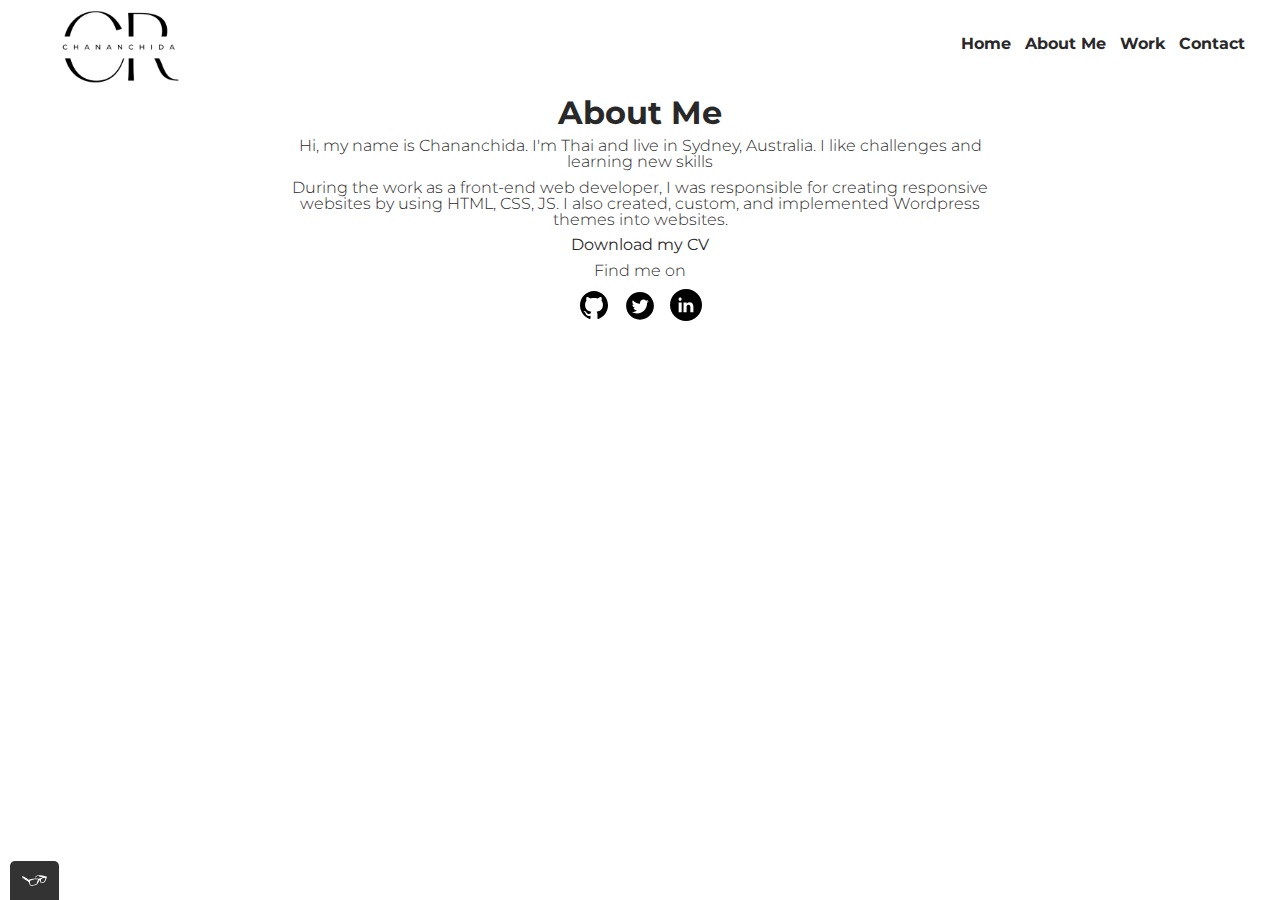
==== commit 8d5809bc: "Update about.html" ====
--- a/about.html
+++ b/about.html
@@ -4,13 +4,14 @@
 <head>
   <meta charset="utf-8">
   <meta name="viewport" content="width=device-width, initial-scale=1">
-  <title>Portfolio</title>
+  <title>About Chanachida</title>
   <link rel="shortcut icon" href="./img/favicon.ico">
   <link rel="stylesheet" href="css/reset.css">
   <link rel="preconnect" href="https://fonts.googleapis.com">
   <link rel="preconnect" href="https://fonts.gstatic.com" crossorigin>
   <link href="https://fonts.googleapis.com/css2?family=Montserrat:wght@300;400;700&display=swap" rel="stylesheet">
-  <link rel="stylesheet" href="css/style.production.css">
+  <link rel="stylesheet" href="css/styles.css">
+  <!-- <link rel="stylesheet" href="css/style.production.css"> -->
 </head>
 
 <body>
@@ -35,670 +36,29 @@
   </header>
 
   <main>
-    <!--
-    <h1>About Myself</h1>
-    <p>Hi, my name is Fah. I was working on was working on Front-End web developer for a year for 1.5 years.</p>
-    <p>The main area of my Front-End web developer was creating responsive websites by using HTML, CSS, JS, and Bootstrap. I also created, custom, and implemented cus Wordpress themes into websites.</p>
 
-    <table>
-      <thead>
-        <tr>
-          <th>Skills</th>
-          <th>Years of experience</th>
-        </tr>
-      </thead>
-      <tbody>
-        <tr>
-          <td>HTML</td>
-          <td>1.5 Years</td>
-        </tr>
-        <tr>
-          <td>CSS</td>
-          <td>1.5 Years</td>
-        </tr>
-        <tr>
-          <td>Web responsive</td>
-          <td>1.5 Years</td>
-        </tr>
-        <tr>
-          <td>JS</td>
-          <td>1 Year</td>
-        </tr>
-        <tr>
-          <td>Wordpress</td>
-          <td>1 Year</td>
-        </tr>
-      </tbody>
-    </table>
+    <div class="container">
+      <div class="about_content content_padding">
 
-  -->
-  <div class="about_content">
+        <div class="title_section">
+          <h1 class="page_title">About <span>Me</span></h1>
+        </div>
+        <div class="content_section">
+          <p>Hi, my name is Chananchida. I'm Thai and live in Sydney, Australia. I like challenges and learning new skills</p>
+          <p>During the work as a front-end web developer, I was responsible for creating responsive websites by using HTML, CSS, JS. I also created, custom, and implemented Wordpress themes into websites.</p>
 
-    <h1>About</h1>
-
-    <p>This page is about myself. This is what I enjoy doing:</p>
-    <ul>
-      <li>Front-end development</li>
-      <li>Back-end development</li>
-      <li>Test driven development</li>
-      <li>Climbing</li>
-    </ul>
-
-
-    <a href="#" class="button_download" download target="_blank">Download my CV</a>
-
-
-    <div class="berlin_svg">
-      <svg id="about-picture" xmlns="http://www.w3.org/2000/svg" class="berlin-illustration" viewBox="0 0 700 505" xmlns:xlink="http://www.w3.org/1999/xlink">
-              <defs>
-                  <polygon id="a" points=".06 231.917 .06 .929 688.717 .929 688.717 231.917"></polygon>
-              </defs>
-              <g fill="none" fill-rule="evenodd">
-                <g transform="translate(0 241)" class="cloud-front">
-                <path fill="#1A232C" d="M87.602,29 L87.602,28 C87.326,28.001 87.103,28.024 86.927,28.033 L86.979,29.031 L87.947,28.78 C85.741,20.282 78.041,14.002 68.852,14 C67.858,14 66.904,14.096 65.98,14.231 L66.125,15.22 L67.019,14.772 C62.626,6.015 53.567,0.001 43.102,0 C29.041,0.002 17.524,10.848 16.443,24.632 L17.44,24.71 L17.606,23.724 C16.803,23.589 15.969,23.5 15.102,23.5 C6.817,23.501 0.102,30.215 0.102,38.5 C0.102,46.785 6.817,53.499 15.102,53.5 L87.602,53.5 C94.644,53.499 100.351,47.792 100.352,40.75 C100.351,33.708 94.644,28.001 87.602,28 L87.602,30 C90.573,30 93.254,31.202 95.203,33.149 C97.15,35.097 98.351,37.778 98.352,40.75 C98.351,43.722 97.15,46.403 95.203,48.351 C93.254,50.298 90.573,51.5 87.602,51.5 L15.102,51.5 C11.509,51.5 8.265,50.046 5.909,47.692 C3.555,45.337 2.102,42.093 2.102,38.5 C2.102,34.907 3.555,31.663 5.909,29.308 C8.265,26.954 11.509,25.5 15.102,25.5 C15.831,25.5 16.553,25.575 17.273,25.697 C17.551,25.743 17.832,25.672 18.055,25.499 C18.277,25.325 18.414,25.07 18.436,24.789 C19.436,12.04 30.094,1.998 43.102,2 C52.786,1.999 61.163,7.564 65.231,15.669 C65.425,16.055 65.842,16.272 66.27,16.21 C67.132,16.084 67.988,16 68.852,16 C77.108,15.998 84.027,21.647 86.011,29.283 C86.13,29.741 86.557,30.054 87.031,30.03 C87.27,30.017 87.457,29.999 87.602,30 L87.602,29" transform="translate(38 36)"></path>
-                  </g>
-                  <path fill="#B5CE6F" d="M646.484,484.382 C646.484,489.501 644.531,494.62 640.627,498.525 C636.722,502.43 631.603,504.382 626.484,504.382 L60.873,504.382 C55.754,504.382 50.636,502.43 46.731,498.525 C42.826,494.62 40.873,489.501 40.873,484.382 L40.873,471.917 L646.484,471.917 L646.484,484.382"></path>
-                  <polyline fill="#67C2E2" points="334.824 185.029 101.449 185.029 106.209 195.08 563.438 195.08 568.2 185.029 334.824 185.029"></polyline>
-                  <path fill="#1A232C" d="M334.824,185.029 L334.824,184.029 L101.449,184.029 C101.104,184.029 100.788,184.203 100.604,184.494 C100.42,184.785 100.398,185.146 100.545,185.457 L105.306,195.508 C105.471,195.856 105.824,196.079 106.209,196.079 L563.438,196.079 C563.824,196.079 564.177,195.856 564.342,195.508 L569.104,185.457 C569.251,185.146 569.229,184.785 569.045,184.494 C568.861,184.203 568.544,184.029 568.2,184.029 L334.824,184.029 L334.824,186.029 L566.62,186.029 L562.806,194.08 L106.842,194.08 L103.029,186.029 L334.824,186.029 L334.824,185.029"></path>
-                  <polygon fill="#296997" points="114.416 218.974 560.222 218.974 560.222 195.08 114.416 195.08"></polygon>
-                  <path fill="#1A232C" d="M560.222,218.974 L560.222,217.974 L115.416,217.974 L115.416,196.079 L559.222,196.079 L559.222,218.974 L560.222,218.974 L560.222,217.974 L560.222,218.974 L561.222,218.974 L561.222,195.08 C561.222,194.816 561.115,194.559 560.929,194.372 C560.742,194.186 560.485,194.08 560.222,194.08 L114.416,194.08 C114.152,194.08 113.895,194.186 113.708,194.372 C113.522,194.559 113.416,194.816 113.416,195.08 L113.416,218.974 C113.416,219.237 113.522,219.495 113.708,219.681 C113.895,219.867 114.152,219.974 114.416,219.974 L560.222,219.974 C560.485,219.974 560.742,219.867 560.929,219.681 C561.115,219.495 561.222,219.237 561.222,218.974 L560.222,218.974"></path>
-                  <polygon fill="#67C2E2" points="105.85 269.08 573.225 269.08 573.225 233.398 105.85 233.398"></polygon>
-                  <path fill="#1A232C" d="M573.225,233.398 L573.225,232.398 L105.85,232.398 C105.587,232.398 105.329,232.505 105.143,232.691 C104.957,232.877 104.85,233.134 104.85,233.398 L104.85,269.08 C104.85,269.344 104.957,269.601 105.143,269.788 C105.329,269.974 105.587,270.08 105.85,270.08 L573.225,270.08 C573.488,270.08 573.745,269.974 573.932,269.788 C574.118,269.601 574.225,269.344 574.225,269.08 L574.225,233.398 C574.225,233.134 574.118,232.877 573.932,232.691 C573.745,232.505 573.488,232.398 573.225,232.398 L573.225,233.398 L572.225,233.398 L572.225,268.08 L106.85,268.08 L106.85,234.398 L573.225,234.398 L573.225,233.398 L572.225,233.398 L573.225,233.398"></path>
-                  <polygon fill="#296997" points="116.751 256.508 562.557 256.508 562.557 241.243 116.751 241.243"></polygon>
-                  <path fill="#1A232C" d="M562.557,256.508 L562.557,255.508 L117.75,255.508 L117.75,242.243 L561.557,242.243 L561.557,256.508 L562.557,256.508 L562.557,255.508 L562.557,256.508 L563.557,256.508 L563.557,241.243 C563.557,240.979 563.45,240.722 563.264,240.535 C563.078,240.349 562.82,240.243 562.557,240.243 L116.75,240.243 C116.487,240.243 116.23,240.349 116.043,240.535 C115.857,240.722 115.751,240.979 115.751,241.243 L115.751,256.508 C115.751,256.771 115.857,257.029 116.043,257.215 C116.23,257.401 116.487,257.508 116.751,257.508 L562.557,257.508 C562.82,257.508 563.077,257.401 563.264,257.215 C563.45,257.029 563.557,256.771 563.557,256.508 L562.557,256.508"></path>
-                  <polygon fill="#67C2E2" points="158.07 218.974 518.563 218.974 518.563 211.858 158.07 211.858"></polygon>
-                  <path fill="#1A232C" d="M518.563,211.858 L518.563,210.858 L158.07,210.858 C157.807,210.858 157.549,210.964 157.363,211.151 C157.177,211.337 157.07,211.594 157.07,211.858 L157.07,218.974 C157.07,219.237 157.177,219.495 157.363,219.681 C157.549,219.867 157.807,219.974 158.07,219.974 L518.563,219.974 C518.826,219.974 519.083,219.867 519.27,219.681 C519.456,219.495 519.562,219.237 519.562,218.974 L519.562,211.858 C519.562,211.594 519.456,211.337 519.27,211.151 C519.083,210.964 518.826,210.858 518.563,210.858 L518.563,211.858 L517.563,211.858 L517.563,217.974 L159.07,217.974 L159.07,212.858 L518.563,212.858 L518.563,211.858 L517.563,211.858 L518.563,211.858"></path>
-                  <polygon fill="#FBFDFC" points="186.438 211.858 490.194 211.858 490.194 204.741 186.438 204.741"></polygon>
-                  <path fill="#1A232C" d="M490.194,204.741 L490.194,203.741 L186.438,203.741 C186.175,203.741 185.917,203.848 185.731,204.034 C185.545,204.221 185.438,204.478 185.438,204.741 L185.438,211.858 C185.438,212.121 185.545,212.379 185.731,212.565 C185.917,212.751 186.175,212.858 186.438,212.858 L490.194,212.858 C490.458,212.858 490.715,212.751 490.902,212.565 C491.088,212.379 491.194,212.121 491.194,211.858 L491.194,204.741 C491.194,204.478 491.088,204.221 490.902,204.034 C490.715,203.848 490.458,203.741 490.194,203.741 L490.194,204.741 L489.194,204.741 L489.194,210.858 L187.438,210.858 L187.438,205.741 L490.194,205.741 L490.194,204.741 L489.194,204.741 L490.194,204.741"></path>
-                  <polygon fill="#67C2E2" points="206.805 204.741 469.828 204.741 469.828 197.624 206.805 197.624"></polygon>
-                  <path fill="#1A232C" d="M469.828,197.624 L469.828,196.624 L206.805,196.624 C206.541,196.624 206.284,196.731 206.098,196.917 C205.911,197.103 205.805,197.361 205.805,197.624 L205.805,204.741 C205.805,205.005 205.911,205.262 206.098,205.449 C206.284,205.635 206.541,205.741 206.805,205.741 L469.828,205.741 C470.091,205.741 470.349,205.635 470.535,205.449 C470.722,205.262 470.828,205.005 470.828,204.741 L470.828,197.624 C470.828,197.361 470.722,197.103 470.535,196.917 C470.349,196.731 470.091,196.624 469.828,196.624 L469.828,197.624 L468.828,197.624 L468.828,203.741 L207.805,203.741 L207.805,198.624 L469.828,198.624 L469.828,197.624 L468.828,197.624 L469.828,197.624"></path>
-                  <polygon fill="#FBFDFC" points="229.521 197.624 447.111 197.624 447.111 190.509 229.521 190.509"></polygon>
-                  <path fill="#1A232C" d="M447.111,190.509 L447.111,189.509 L229.521,189.509 C229.258,189.509 229,189.616 228.814,189.802 C228.628,189.988 228.521,190.246 228.521,190.509 L228.521,197.624 C228.521,197.888 228.628,198.145 228.814,198.332 C229,198.518 229.258,198.624 229.521,198.624 L447.111,198.624 C447.375,198.624 447.632,198.518 447.818,198.332 C448.005,198.145 448.111,197.888 448.111,197.624 L448.111,190.509 C448.111,190.246 448.005,189.988 447.818,189.802 C447.632,189.616 447.375,189.509 447.111,189.509 L447.111,190.509 L446.111,190.509 L446.111,196.624 L230.521,196.624 L230.521,191.509 L447.111,191.509 L447.111,190.509 L446.111,190.509 L447.111,190.509"></path>
-                  <path fill="#67C2E2" d="M135.607,355.447 C135.163,337.766 134.264,313.326 133.648,297.387 C133.274,287.721 133.004,281.18 133.004,281.18 L108.722,281.18 C108.722,281.18 108.452,287.721 108.079,297.387 C107.462,313.326 106.563,337.766 106.119,355.447 C105.953,362.059 105.85,367.732 105.85,371.653 L105.85,371.654 C105.85,386.117 107.243,424.332 108.089,446.189 C108.457,455.706 108.722,462.126 108.722,462.126 L133.004,462.126 C133.004,462.126 133.269,455.706 133.637,446.189 C134.482,424.332 135.876,386.117 135.876,371.654 L135.876,371.653 C135.876,367.732 135.773,362.059 135.607,355.447"></path>
-                  <path fill="#428DAE" d="M133.648 297.387L108.079 297.387C108.452 287.721 108.722 281.18 108.722 281.18L133.004 281.18C133.004 281.18 133.274 287.721 133.648 297.387M135.876 371.654L105.85 371.654 105.85 371.653C105.85 367.732 105.953 362.059 106.119 355.447L135.607 355.447C135.773 362.059 135.876 367.732 135.876 371.653L135.876 371.654M133.004 462.126L108.722 462.126C108.722 462.126 108.457 455.706 108.089 446.189L133.637 446.189C133.269 455.706 133.004 462.126 133.004 462.126"></path>
-                  <path fill="#1A232C" d="M109.612,461.199 L132.114,461.199 C132.447,453.007 134.949,390.886 134.949,371.653 C134.949,352.42 132.447,290.299 132.114,282.108 L109.612,282.108 C109.279,290.299 106.778,352.42 106.778,371.653 C106.778,390.886 109.279,453.007 109.612,461.199 Z M133.895,463.054 L107.832,463.054 L107.794,462.164 C107.766,461.466 104.922,392.193 104.922,371.653 C104.922,351.114 107.766,281.839 107.794,281.142 L107.832,280.252 L133.895,280.252 L133.931,281.142 C133.96,281.839 136.804,351.114 136.804,371.653 C136.804,392.193 133.96,461.466 133.931,462.164 L133.895,463.054 L133.895,463.054 Z"></path>
-                  <path fill="#1A232C" d="M111.638 281.18L111.638 462.126C111.638 462.679 112.086 463.126 112.638 463.126 113.19 463.126 113.638 462.679 113.638 462.126L113.638 281.18C113.638 280.628 113.19 280.18 112.638 280.18 112.086 280.18 111.638 280.628 111.638 281.18M119.863 281.18L119.863 462.126C119.863 462.679 120.311 463.126 120.863 463.126 121.416 463.126 121.863 462.679 121.863 462.126L121.863 281.18C121.863 280.628 121.416 280.18 120.863 280.18 120.311 280.18 119.863 280.628 119.863 281.18M128.088 281.18L128.088 462.126C128.088 462.679 128.536 463.126 129.088 463.126 129.64 463.126 130.088 462.679 130.088 462.126L130.088 281.18C130.088 280.628 129.64 280.18 129.088 280.18 128.536 280.18 128.088 280.628 128.088 281.18"></path>
-                  <path fill="#296997" d="M136.79,277.265 C136.79,279.418 134.675,281.18 132.09,281.18 L109.636,281.18 C107.051,281.18 104.936,279.418 104.936,277.265 C104.936,275.111 107.051,273.349 109.636,273.349 L132.09,273.349 C134.675,273.349 136.79,275.111 136.79,277.265"></path>
-                  <path fill="#1A232C" d="M136.79,277.265 L135.79,277.265 C135.789,278.005 135.433,278.704 134.769,279.262 C134.109,279.814 133.155,280.181 132.09,280.18 L109.636,280.18 C108.571,280.181 107.617,279.814 106.956,279.262 C106.293,278.704 105.936,278.005 105.936,277.265 C105.936,276.524 106.293,275.825 106.957,275.267 C107.617,274.715 108.571,274.348 109.636,274.349 L132.09,274.349 C133.155,274.348 134.109,274.716 134.769,275.267 C135.433,275.825 135.789,276.524 135.79,277.265 L137.79,277.265 C137.791,275.851 137.09,274.593 136.049,273.731 C135.006,272.863 133.61,272.35 132.09,272.349 L109.636,272.349 C108.116,272.35 106.72,272.863 105.676,273.731 C104.636,274.593 103.935,275.851 103.936,277.265 C103.935,278.678 104.636,279.937 105.677,280.798 C106.72,281.666 108.116,282.179 109.636,282.18 L132.09,282.18 C133.61,282.179 135.006,281.666 136.049,280.798 C137.09,279.937 137.791,278.678 137.79,277.265 L136.79,277.265"></path>
-                  <path fill="#296997" d="M140.775,467.217 C140.775,469.803 138.661,471.917 136.076,471.917 L105.65,471.917 C103.065,471.917 100.951,469.803 100.951,467.217 L100.951,466.825 C100.951,464.241 103.065,462.126 105.65,462.126 L136.076,462.126 C138.661,462.126 140.775,464.241 140.775,466.825 L140.775,467.217"></path>
-                  <path fill="#1A232C" d="M140.775,467.217 L139.775,467.217 C139.775,468.235 139.361,469.155 138.688,469.83 C138.013,470.503 137.093,470.917 136.076,470.917 L105.65,470.917 C104.633,470.917 103.713,470.504 103.038,469.83 C102.365,469.155 101.951,468.235 101.951,467.217 L101.951,466.825 C101.951,465.808 102.365,464.889 103.038,464.214 C103.713,463.54 104.633,463.127 105.65,463.126 L136.076,463.126 C137.093,463.127 138.013,463.54 138.688,464.214 C139.362,464.889 139.775,465.808 139.775,466.825 L139.775,467.217 L141.775,467.217 L141.775,466.825 C141.772,463.684 139.217,461.13 136.076,461.126 L105.65,461.126 C102.509,461.13 99.955,463.684 99.951,466.825 L99.951,467.217 C99.954,470.36 102.509,472.914 105.65,472.917 L136.076,472.917 C139.217,472.914 141.772,470.36 141.775,467.217 L140.775,467.217"></path>
-                  <path fill="#296997" d="M136.79,458.208 C136.79,460.363 134.675,462.126 132.09,462.126 L109.636,462.126 C107.051,462.126 104.936,460.363 104.936,458.208 C104.936,456.057 107.051,454.292 109.636,454.292 L132.09,454.292 C134.675,454.292 136.79,456.057 136.79,458.208"></path>
-                  <path fill="#1A232C" d="M136.79,458.208 L135.79,458.208 C135.789,458.949 135.432,459.649 134.769,460.207 C134.108,460.76 133.154,461.128 132.09,461.126 L109.636,461.126 C108.572,461.128 107.617,460.76 106.957,460.207 C106.293,459.649 105.936,458.949 105.936,458.208 C105.936,457.47 106.293,456.77 106.957,456.212 C107.617,455.659 108.572,455.291 109.636,455.292 L132.09,455.292 C133.154,455.291 134.108,455.659 134.769,456.212 C135.433,456.77 135.789,457.47 135.79,458.208 L137.79,458.208 C137.791,456.796 137.09,455.538 136.05,454.675 C135.006,453.808 133.61,453.294 132.09,453.292 L109.636,453.292 C108.115,453.294 106.719,453.808 105.676,454.675 C104.636,455.538 103.935,456.796 103.936,458.208 C103.935,459.622 104.636,460.881 105.676,461.743 C106.72,462.611 108.116,463.125 109.636,463.126 L132.09,463.126 C133.61,463.125 135.006,462.611 136.05,461.743 C137.09,460.881 137.791,459.622 137.79,458.208 L136.79,458.208"></path>
-                  <path fill="#67C2E2" d="M572.471,355.447 C572.025,337.766 571.126,313.326 570.51,297.387 C570.137,287.721 569.867,281.18 569.867,281.18 L545.585,281.18 C545.585,281.18 545.315,287.721 544.942,297.387 C544.326,313.326 543.427,337.766 542.981,355.447 C542.815,362.059 542.713,367.732 542.713,371.653 L542.713,371.654 C542.713,386.117 544.107,424.332 544.952,446.189 C545.32,455.706 545.585,462.126 545.585,462.126 L569.867,462.126 C569.867,462.126 570.132,455.706 570.499,446.189 C571.346,424.332 572.739,386.117 572.739,371.654 L572.739,371.653 C572.739,367.732 572.637,362.059 572.471,355.447"></path>
-                  <path fill="#428DAE" d="M569.582 297.387L566.951 297.387 566.951 282.108 568.977 282.108C569.063 284.206 569.29 289.841 569.582 297.387M564.951 297.387L545.871 297.387C546.162 289.841 546.39 284.206 546.476 282.108L564.951 282.108 564.951 297.387M571.8 369.187L566.951 369.187 566.951 356.265 571.562 356.265C571.685 361.272 571.771 365.701 571.8 369.187M564.951 369.187L543.653 369.187C543.684 365.512 543.777 360.79 543.912 355.447L553.551 355.447 553.551 356.265 564.951 356.265 564.951 369.187"></path>
-                  <path fill="#1A232C" d="M546.476,461.199 L568.977,461.199 C569.31,453.007 571.812,390.886 571.812,371.653 C571.812,352.42 569.31,290.299 568.977,282.108 L546.476,282.108 C546.142,290.299 543.642,352.42 543.642,371.653 C543.642,390.886 546.142,453.007 546.476,461.199 M570.758,463.054 L544.694,463.054 L544.658,462.164 C544.629,461.466 541.785,392.193 541.785,371.653 C541.785,351.114 544.629,281.839 544.658,281.142 L544.694,280.252 L570.758,280.252 L570.795,281.142 C570.823,281.839 573.667,351.114 573.667,371.653 C573.667,392.193 570.823,461.466 570.795,462.164 L570.758,463.054"></path>
-                  <path fill="#1A232C" d="M548.501 281.18L548.501 462.126C548.501 462.679 548.949 463.126 549.501 463.126 550.053 463.126 550.501 462.679 550.501 462.126L550.501 281.18C550.501 280.628 550.053 280.18 549.501 280.18 548.949 280.18 548.501 280.628 548.501 281.18M556.727 281.18L556.727 462.126C556.727 462.679 557.174 463.126 557.727 463.126 558.279 463.126 558.727 462.679 558.727 462.126L558.727 281.18C558.727 280.628 558.279 280.18 557.727 280.18 557.174 280.18 556.727 280.628 556.727 281.18M564.951 281.18L564.951 462.126C564.951 462.679 565.399 463.126 565.951 463.126 566.503 463.126 566.951 462.679 566.951 462.126L566.951 281.18C566.951 280.628 566.503 280.18 565.951 280.18 565.399 280.18 564.951 280.628 564.951 281.18"></path>
-                  <path fill="#296997" d="M573.653,277.265 C573.653,279.418 571.537,281.18 568.953,281.18 L546.499,281.18 C543.915,281.18 541.799,279.418 541.799,277.265 C541.799,275.111 543.915,273.349 546.499,273.349 L568.953,273.349 C571.537,273.349 573.653,275.111 573.653,277.265"></path>
-                  <path fill="#1A232C" d="M573.653,277.265 L572.653,277.265 C572.653,278.005 572.296,278.704 571.632,279.262 C570.972,279.814 570.017,280.181 568.953,280.18 L546.499,280.18 C545.435,280.181 544.48,279.814 543.82,279.262 C543.156,278.704 542.8,278.005 542.799,277.265 C542.8,276.525 543.156,275.825 543.82,275.267 C544.481,274.715 545.435,274.348 546.499,274.349 L568.953,274.349 C570.017,274.348 570.972,274.715 571.632,275.267 C572.296,275.825 572.653,276.525 572.653,277.265 L574.653,277.265 C574.654,275.851 573.953,274.593 572.912,273.731 C571.869,272.863 570.473,272.35 568.953,272.349 L546.499,272.349 C544.979,272.35 543.583,272.863 542.54,273.731 C541.499,274.593 540.798,275.851 540.799,277.265 C540.798,278.679 541.499,279.937 542.54,280.798 C543.583,281.666 544.979,282.179 546.499,282.18 L568.953,282.18 C570.473,282.179 571.869,281.666 572.912,280.798 C573.953,279.937 574.654,278.679 574.653,277.265 L573.653,277.265"></path>
-                  <path fill="#296997" d="M577.639,467.217 C577.639,469.803 575.524,471.917 572.938,471.917 L542.514,471.917 C539.929,471.917 537.813,469.803 537.813,467.217 L537.813,466.825 C537.813,464.241 539.929,462.126 542.514,462.126 L572.938,462.126 C575.524,462.126 577.639,464.241 577.639,466.825 L577.639,467.217"></path>
-                  <path fill="#1A232C" d="M577.639,467.217 L576.639,467.217 C576.638,468.235 576.225,469.155 575.551,469.83 C574.876,470.503 573.956,470.917 572.938,470.917 L542.514,470.917 C541.497,470.917 540.576,470.503 539.901,469.83 C539.227,469.155 538.814,468.234 538.813,467.217 L538.813,466.825 C538.814,465.808 539.227,464.889 539.901,464.214 C540.576,463.54 541.497,463.127 542.514,463.126 L572.938,463.126 C573.956,463.127 574.876,463.54 575.551,464.214 C576.225,464.888 576.638,465.808 576.639,466.825 L576.639,467.217 L578.639,467.217 L578.639,466.825 C578.635,463.684 576.081,461.13 572.938,461.126 L542.514,461.126 C539.372,461.13 536.817,463.684 536.813,466.825 L536.813,467.217 C536.817,470.36 539.372,472.914 542.514,472.917 L572.938,472.917 C576.081,472.914 578.635,470.359 578.639,467.217 L577.639,467.217"></path>
-                  <path fill="#296997" d="M573.653,458.208 C573.653,460.363 571.537,462.126 568.953,462.126 L546.499,462.126 C543.915,462.126 541.799,460.363 541.799,458.208 C541.799,456.057 543.915,454.292 546.499,454.292 L568.953,454.292 C571.537,454.292 573.653,456.057 573.653,458.208"></path>
-                  <path fill="#1A232C" d="M573.653,458.208 L572.653,458.208 C572.653,458.949 572.296,459.649 571.632,460.207 C570.971,460.76 570.017,461.128 568.953,461.126 L546.499,461.126 C545.435,461.128 544.481,460.76 543.82,460.207 C543.157,459.649 542.799,458.949 542.799,458.208 C542.799,457.47 543.156,456.77 543.82,456.212 C544.481,455.659 545.435,455.291 546.499,455.292 L568.953,455.292 C570.017,455.291 570.971,455.659 571.632,456.212 C572.296,456.77 572.653,457.47 572.653,458.208 L574.653,458.208 C574.654,456.796 573.953,455.538 572.912,454.675 C571.869,453.808 570.473,453.294 568.953,453.292 L546.499,453.292 C544.979,453.294 543.583,453.808 542.54,454.675 C541.499,455.538 540.798,456.796 540.799,458.208 C540.798,459.622 541.499,460.881 542.54,461.743 C543.583,462.611 544.979,463.125 546.499,463.126 L568.953,463.126 C570.473,463.125 571.869,462.611 572.912,461.743 C573.953,460.881 574.654,459.622 574.653,458.208 L573.653,458.208"></path>
-                  <path fill="#67C2E2" d="M485.098,355.447 C484.654,337.766 483.753,313.326 483.137,297.387 C482.764,287.721 482.494,281.18 482.494,281.18 L458.213,281.18 C458.213,281.18 457.942,287.721 457.569,297.387 C456.953,313.326 456.055,337.766 455.608,355.447 C455.443,362.059 455.34,367.732 455.34,371.653 L455.34,371.654 C455.34,386.117 456.733,424.332 457.58,446.189 C457.948,455.706 458.213,462.126 458.213,462.126 L482.494,462.126 C482.494,462.126 482.759,455.706 483.126,446.189 C483.973,424.332 485.366,386.117 485.366,371.654 L485.366,371.653 C485.366,367.732 485.265,362.059 485.098,355.447"></path>
-                  <path fill="#428DAE" d="M483.137 297.387L457.569 297.387C457.942 287.721 458.213 281.18 458.213 281.18L482.494 281.18C482.494 281.18 482.764 287.721 483.137 297.387M485.355 369.187L455.351 369.187C455.382 365.502 455.475 360.78 455.608 355.447L485.098 355.447C485.232 360.78 485.325 365.502 485.355 369.187"></path>
-                  <path fill="#1A232C" d="M459.103,461.199 L481.605,461.199 C481.938,453.007 484.439,390.886 484.439,371.653 C484.439,352.42 481.938,290.299 481.605,282.108 L459.103,282.108 C458.769,290.299 456.268,352.42 456.268,371.653 C456.268,390.886 458.769,453.007 459.103,461.199 Z M483.386,463.054 L457.321,463.054 L457.285,462.164 C457.256,461.466 454.412,392.193 454.412,371.653 C454.412,351.114 457.256,281.839 457.285,281.142 L457.321,280.252 L483.386,280.252 L483.422,281.142 C483.45,281.839 486.294,351.114 486.294,371.653 C486.294,392.193 483.45,461.466 483.422,462.164 L483.386,463.054 L483.386,463.054 Z"></path>
-                  <path fill="#1A232C" d="M461.128 281.18L461.128 462.126C461.128 462.679 461.576 463.126 462.128 463.126 462.68 463.126 463.128 462.679 463.128 462.126L463.128 281.18C463.128 280.628 462.68 280.18 462.128 280.18 461.576 280.18 461.128 280.628 461.128 281.18M469.354 281.18L469.354 462.126C469.354 462.679 469.801 463.126 470.354 463.126 470.906 463.126 471.354 462.679 471.354 462.126L471.354 281.18C471.354 280.628 470.906 280.18 470.354 280.18 469.801 280.18 469.354 280.628 469.354 281.18M477.578 281.18L477.578 462.126C477.578 462.679 478.026 463.126 478.578 463.126 479.13 463.126 479.578 462.679 479.578 462.126L479.578 281.18C479.578 280.628 479.13 280.18 478.578 280.18 478.026 280.18 477.578 280.628 477.578 281.18"></path>
-                  <path fill="#296997" d="M486.281,277.265 C486.281,279.418 484.164,281.18 481.58,281.18 L459.126,281.18 C456.542,281.18 454.426,279.418 454.426,277.265 C454.426,275.111 456.542,273.349 459.126,273.349 L481.58,273.349 C484.164,273.349 486.281,275.111 486.281,277.265"></path>
-                  <path fill="#1A232C" d="M486.281,277.265 L485.281,277.265 C485.281,278.005 484.924,278.704 484.26,279.262 C483.599,279.814 482.644,280.181 481.58,280.18 L459.126,280.18 C458.062,280.181 457.107,279.814 456.447,279.262 C455.783,278.704 455.427,278.005 455.426,277.265 C455.427,276.525 455.783,275.825 456.447,275.267 C457.108,274.715 458.062,274.348 459.126,274.349 L481.58,274.349 C482.644,274.348 483.599,274.716 484.26,275.268 C484.924,275.825 485.281,276.525 485.281,277.265 L487.281,277.265 C487.282,275.851 486.58,274.593 485.54,273.731 C484.496,272.863 483.1,272.35 481.58,272.349 L459.126,272.349 C457.606,272.35 456.21,272.863 455.167,273.731 C454.126,274.593 453.425,275.851 453.426,277.265 C453.425,278.679 454.126,279.937 455.167,280.798 C456.21,281.666 457.606,282.179 459.126,282.18 L481.58,282.18 C483.1,282.179 484.496,281.666 485.54,280.799 C486.58,279.937 487.282,278.679 487.281,277.265 L486.281,277.265"></path>
-                  <path fill="#296997" d="M490.266,467.217 C490.266,469.803 488.151,471.917 485.565,471.917 L455.141,471.917 C452.556,471.917 450.44,469.803 450.44,467.217 L450.44,466.825 C450.44,464.241 452.556,462.126 455.141,462.126 L485.565,462.126 C488.151,462.126 490.266,464.241 490.266,466.825 L490.266,467.217"></path>
-                  <path fill="#1A232C" d="M490.266,467.217 L489.266,467.217 C489.265,468.235 488.852,469.155 488.178,469.83 C487.503,470.503 486.583,470.917 485.565,470.917 L455.141,470.917 C454.124,470.917 453.203,470.503 452.528,469.83 C451.854,469.155 451.441,468.234 451.44,467.217 L451.44,466.825 C451.441,465.808 451.854,464.889 452.528,464.214 C453.203,463.54 454.124,463.127 455.141,463.126 L485.565,463.126 C486.583,463.127 487.503,463.54 488.178,464.214 C488.852,464.888 489.265,465.808 489.266,466.825 L489.266,467.217 L491.266,467.217 L491.266,466.825 C491.262,463.684 488.708,461.13 485.565,461.126 L455.141,461.126 C451.999,461.13 449.444,463.684 449.44,466.825 L449.44,467.217 C449.444,470.36 451.999,472.914 455.141,472.917 L485.565,472.917 C488.708,472.914 491.262,470.359 491.266,467.217 L490.266,467.217"></path>
-                  <path fill="#296997" d="M486.281,458.208 C486.281,460.363 484.164,462.126 481.58,462.126 L459.126,462.126 C456.542,462.126 454.426,460.363 454.426,458.208 C454.426,456.057 456.542,454.292 459.126,454.292 L481.58,454.292 C484.164,454.292 486.281,456.057 486.281,458.208"></path>
-                  <path fill="#1A232C" d="M486.281,458.208 L485.281,458.208 C485.281,458.949 484.923,459.649 484.26,460.207 C483.599,460.76 482.644,461.128 481.58,461.126 L459.126,461.126 C458.062,461.128 457.108,460.76 456.447,460.207 C455.784,459.649 455.427,458.949 455.426,458.208 C455.426,457.47 455.783,456.77 456.447,456.212 C457.108,455.659 458.062,455.291 459.126,455.292 L481.58,455.292 C482.644,455.291 483.598,455.659 484.26,456.212 C484.924,456.77 485.281,457.47 485.281,458.208 L487.281,458.208 C487.282,456.795 486.58,455.538 485.54,454.675 C484.496,453.808 483.1,453.294 481.58,453.292 L459.126,453.292 C457.606,453.294 456.21,453.808 455.167,454.675 C454.126,455.538 453.425,456.796 453.426,458.208 C453.425,459.622 454.126,460.881 455.167,461.743 C456.21,462.611 457.606,463.125 459.126,463.126 L481.58,463.126 C483.1,463.125 484.496,462.611 485.54,461.743 C486.581,460.881 487.282,459.622 487.281,458.208 L486.281,458.208"></path>
-                  <path fill="#67C2E2" d="M397.726,354.466 C397.28,336.787 396.381,312.346 395.765,296.407 C395.392,286.742 395.122,280.2 395.122,280.2 L370.84,280.2 C370.84,280.2 370.57,286.742 370.197,296.407 C369.581,312.346 368.682,336.787 368.236,354.466 C368.07,361.078 367.968,366.751 367.968,370.672 L367.968,370.673 C367.968,385.136 369.361,423.352 370.207,445.208 C370.575,454.726 370.84,461.146 370.84,461.146 L395.122,461.146 C395.122,461.146 395.386,454.726 395.754,445.208 C396.601,423.352 397.994,385.136 397.994,370.673 L397.994,370.672 C397.994,366.751 397.892,361.078 397.726,354.466"></path>
-                  <path fill="#428DAE" d="M394.837 296.407L392.206 296.407 392.206 281.127 394.233 281.127C394.318 283.225 394.545 288.861 394.837 296.407L394.837 296.407zM383.981 296.407L390.206 296.407 390.206 281.127 383.981 281.127 383.981 296.407zM375.756 296.407L381.98 296.407 381.98 281.127 375.756 281.127 375.756 296.407zM373.756 296.407L371.126 296.407C371.417 288.861 371.645 283.225 371.73 281.127L373.756 281.127 373.756 296.407 373.756 296.407zM397.062 369.187L392.206 369.187 392.206 354.466 396.796 354.466C396.943 360.298 397.041 365.389 397.062 369.187L397.062 369.187zM383.981 369.187L390.206 369.187 390.206 354.466 383.981 354.466 383.981 369.187zM375.756 369.187L381.98 369.187 381.98 354.466 375.756 354.466 375.756 369.187zM373.756 369.187L368.9 369.187C368.921 365.389 369.019 360.298 369.166 354.466L373.756 354.466 373.756 369.187 373.756 369.187z"></path>
-                  <path fill="#1A232C" d="M371.73,460.218 L394.233,460.218 C394.565,452.027 397.066,389.906 397.066,370.672 C397.066,351.44 394.565,289.319 394.233,281.127 L371.73,281.127 C371.397,289.319 368.895,351.44 368.895,370.672 C368.895,389.906 371.397,452.027 371.73,460.218 M396.013,462.074 L369.949,462.074 L369.912,461.184 C369.884,460.486 367.04,391.212 367.04,370.672 C367.04,350.133 369.884,280.859 369.912,280.162 L369.949,279.272 L396.013,279.272 L396.05,280.162 C396.078,280.859 398.922,350.133 398.922,370.672 C398.922,391.212 396.078,460.486 396.05,461.184 L396.013,462.074"></path>
-                  <path fill="#1A232C" d="M373.756 280.2L373.756 461.146C373.756 461.698 374.203 462.146 374.756 462.146 375.308 462.146 375.756 461.698 375.756 461.146L375.756 280.2C375.756 279.647 375.308 279.2 374.756 279.2 374.203 279.2 373.756 279.647 373.756 280.2M381.98 280.2L381.98 461.146C381.98 461.698 382.428 462.146 382.98 462.146 383.533 462.146 383.981 461.698 383.981 461.146L383.981 280.2C383.981 279.647 383.533 279.2 382.98 279.2 382.428 279.2 381.98 279.647 381.98 280.2M390.206 280.2L390.206 461.146C390.206 461.698 390.654 462.146 391.206 462.146 391.758 462.146 392.206 461.698 392.206 461.146L392.206 280.2C392.206 279.647 391.758 279.2 391.206 279.2 390.654 279.2 390.206 279.647 390.206 280.2"></path>
-                  <path fill="#296997" d="M398.908,276.285 C398.908,278.439 396.792,280.2 394.208,280.2 L371.754,280.2 C369.17,280.2 367.053,278.439 367.053,276.285 C367.053,274.13 369.17,272.369 371.754,272.369 L394.208,272.369 C396.792,272.369 398.908,274.13 398.908,276.285"></path>
-                  <path fill="#1A232C" d="M398.908,276.285 L397.908,276.285 C397.907,277.025 397.551,277.724 396.887,278.281 C396.227,278.833 395.272,279.201 394.208,279.2 L371.754,279.2 C370.69,279.201 369.735,278.833 369.074,278.281 C368.41,277.724 368.053,277.025 368.053,276.285 C368.053,275.544 368.41,274.845 369.074,274.287 C369.735,273.735 370.69,273.367 371.754,273.369 L394.208,273.369 C395.272,273.367 396.227,273.735 396.887,274.287 C397.551,274.844 397.907,275.544 397.908,276.285 L399.908,276.285 C399.909,274.871 399.208,273.612 398.167,272.75 C397.124,271.883 395.728,271.37 394.208,271.369 L371.754,271.369 C370.234,271.37 368.838,271.883 367.794,272.75 C366.754,273.612 366.052,274.871 366.053,276.285 C366.052,277.699 366.754,278.957 367.795,279.818 C368.838,280.686 370.234,281.198 371.754,281.2 L394.208,281.2 C395.728,281.198 397.123,280.686 398.167,279.818 C399.208,278.957 399.909,277.698 399.908,276.285 L398.908,276.285"></path>
-                  <path fill="#296997" d="M402.894,466.237 C402.894,468.823 400.779,470.937 398.193,470.937 L367.768,470.937 C365.183,470.937 363.068,468.823 363.068,466.237 L363.068,465.844 C363.068,463.26 365.183,461.146 367.768,461.146 L398.193,461.146 C400.779,461.146 402.894,463.26 402.894,465.844 L402.894,466.237"></path>
-                  <path fill="#1A232C" d="M402.894,466.237 L401.894,466.237 C401.893,467.254 401.48,468.174 400.806,468.849 C400.131,469.523 399.211,469.937 398.193,469.937 L367.768,469.937 C366.751,469.937 365.831,469.523 365.156,468.849 C364.482,468.174 364.069,467.254 364.068,466.237 L364.068,465.844 C364.069,464.828 364.482,463.908 365.156,463.233 C365.831,462.56 366.751,462.146 367.768,462.146 L398.193,462.146 C399.211,462.146 400.131,462.56 400.806,463.233 C401.48,463.908 401.893,464.828 401.894,465.844 L401.894,466.237 L403.894,466.237 L403.894,465.844 C403.89,462.703 401.336,460.15 398.193,460.146 L367.768,460.146 C364.626,460.15 362.072,462.703 362.068,465.844 L362.068,466.237 C362.072,469.379 364.626,471.933 367.768,471.937 L398.193,471.937 C401.336,471.933 403.89,469.379 403.894,466.237 L402.894,466.237"></path>
-                  <path fill="#296997" d="M398.908,457.228 C398.908,459.382 396.792,461.146 394.208,461.146 L371.754,461.146 C369.17,461.146 367.053,459.382 367.053,457.228 C367.053,455.077 369.17,453.312 371.754,453.312 L394.208,453.312 C396.792,453.312 398.908,455.077 398.908,457.228"></path>
-                  <path fill="#1A232C" d="M398.908,457.228 L397.908,457.228 C397.908,457.968 397.55,458.669 396.887,459.226 C396.226,459.779 395.272,460.147 394.208,460.146 L371.754,460.146 C370.69,460.147 369.736,459.779 369.074,459.226 C368.411,458.668 368.053,457.968 368.053,457.228 C368.053,456.489 368.41,455.789 369.074,455.231 C369.736,454.679 370.69,454.311 371.754,454.312 L394.208,454.312 C395.272,454.311 396.226,454.679 396.887,455.231 C397.551,455.789 397.908,456.489 397.908,457.228 L399.908,457.228 C399.909,455.815 399.208,454.557 398.167,453.695 C397.124,452.827 395.728,452.313 394.208,452.312 L371.754,452.312 C370.234,452.313 368.838,452.827 367.794,453.695 C366.754,454.557 366.052,455.815 366.053,457.228 C366.052,458.642 366.753,459.901 367.794,460.763 C368.838,461.631 370.234,462.145 371.754,462.146 L394.208,462.146 C395.728,462.145 397.124,461.631 398.167,460.763 C399.208,459.9 399.909,458.642 399.908,457.228 L398.908,457.228"></path>
-                  <path fill="#67C2E2" d="M310.353,354.466 C309.908,336.787 309.009,312.346 308.393,296.407 C308.019,286.742 307.75,280.2 307.75,280.2 L283.467,280.2 C283.467,280.2 283.198,286.742 282.824,296.407 C282.208,312.346 281.309,336.787 280.864,354.466 C280.698,361.078 280.596,366.751 280.596,370.672 L280.596,370.673 C280.596,385.136 281.989,423.352 282.834,445.208 C283.202,454.726 283.467,461.146 283.467,461.146 L307.75,461.146 C307.75,461.146 308.014,454.726 308.382,445.208 C309.228,423.352 310.622,385.136 310.622,370.673 L310.622,370.672 C310.622,366.751 310.518,361.078 310.353,354.466"></path>
-                  <path fill="#428DAE" d="M308.393 296.407L282.824 296.407C283.198 286.742 283.467 280.2 283.467 280.2L307.75 280.2C307.75 280.2 308.019 286.742 308.393 296.407M310.617 369.187L280.6 369.187C280.621 365.377 280.718 360.285 280.864 354.466L310.353 354.466C310.498 360.285 310.596 365.377 310.617 369.187"></path>
-                  <path fill="#1A232C" d="M284.357,460.218 L306.86,460.218 C307.193,452.027 309.694,389.906 309.694,370.672 C309.694,351.44 307.193,289.319 306.86,281.127 L284.357,281.127 C284.024,289.319 281.523,351.44 281.523,370.672 C281.523,389.906 284.024,452.027 284.357,460.218 Z M308.639,462.074 L282.576,462.074 L282.54,461.184 C282.511,460.486 279.668,391.212 279.668,370.672 C279.668,350.133 282.511,280.859 282.54,280.162 L282.576,279.272 L308.639,279.272 L308.677,280.162 C308.706,280.859 311.549,350.133 311.549,370.672 C311.549,391.212 308.706,460.486 308.677,461.184 L308.639,462.074 L308.639,462.074 Z"></path>
-                  <path fill="#1A232C" d="M286.383 280.2L286.383 461.146C286.383 461.698 286.831 462.146 287.383 462.146 287.936 462.146 288.383 461.698 288.383 461.146L288.383 280.2C288.383 279.647 287.936 279.2 287.383 279.2 286.831 279.2 286.383 279.647 286.383 280.2M294.608 280.2L294.608 461.146C294.608 461.698 295.056 462.146 295.608 462.146 296.161 462.146 296.608 461.698 296.608 461.146L296.608 280.2C296.608 279.647 296.161 279.2 295.608 279.2 295.056 279.2 294.608 279.647 294.608 280.2M302.834 280.2L302.834 461.146C302.834 461.698 303.281 462.146 303.834 462.146 304.386 462.146 304.834 461.698 304.834 461.146L304.834 280.2C304.834 279.647 304.386 279.2 303.834 279.2 303.281 279.2 302.834 279.647 302.834 280.2"></path>
-                  <path fill="#296997" d="M311.535,276.285 C311.535,278.439 309.42,280.2 306.836,280.2 L284.381,280.2 C281.797,280.2 279.681,278.439 279.681,276.285 C279.681,274.13 281.797,272.369 284.381,272.369 L306.836,272.369 C309.42,272.369 311.535,274.13 311.535,276.285"></path>
-                  <path fill="#1A232C" d="M311.535,276.285 L310.535,276.285 C310.534,277.025 310.177,277.724 309.514,278.282 C308.854,278.833 307.901,279.201 306.836,279.2 L284.381,279.2 C283.316,279.201 282.362,278.833 281.702,278.281 C281.038,277.724 280.681,277.025 280.681,276.285 C280.681,275.544 281.038,274.844 281.702,274.287 C282.362,273.735 283.317,273.367 284.381,273.369 L306.836,273.369 C307.9,273.367 308.854,273.735 309.514,274.287 C310.177,274.844 310.534,275.544 310.535,276.285 L312.535,276.285 C312.535,274.871 311.835,273.613 310.795,272.75 C309.751,271.883 308.356,271.37 306.836,271.369 L284.381,271.369 C282.861,271.37 281.465,271.883 280.422,272.75 C279.381,273.612 278.68,274.871 278.681,276.285 C278.68,277.698 279.381,278.957 280.422,279.818 C281.465,280.686 282.861,281.198 284.381,281.2 L306.836,281.2 C308.356,281.198 309.751,280.685 310.794,279.818 C311.835,278.956 312.535,277.698 312.535,276.285 L311.535,276.285"></path>
-                  <path fill="#296997" d="M315.522,466.237 C315.522,468.823 313.407,470.937 310.821,470.937 L280.396,470.937 C277.811,470.937 275.696,468.823 275.696,466.237 L275.696,465.844 C275.696,463.26 277.811,461.146 280.396,461.146 L310.821,461.146 C313.407,461.146 315.522,463.26 315.522,465.844 L315.522,466.237"></path>
-                  <path fill="#1A232C" d="M315.522,466.237 L314.522,466.237 C314.521,467.254 314.108,468.174 313.434,468.849 C312.759,469.523 311.838,469.937 310.821,469.937 L280.396,469.937 C279.379,469.937 278.458,469.523 277.783,468.849 C277.11,468.174 276.696,467.254 276.696,466.237 L276.696,465.844 C276.696,464.828 277.11,463.908 277.783,463.233 C278.458,462.56 279.379,462.146 280.396,462.146 L310.821,462.146 C311.838,462.146 312.759,462.56 313.434,463.233 C314.108,463.908 314.521,464.828 314.522,465.844 L314.522,466.237 L316.521,466.237 L316.521,465.844 C316.518,462.703 313.963,460.15 310.821,460.146 L280.396,460.146 C277.254,460.15 274.7,462.703 274.696,465.844 L274.696,466.237 C274.699,469.379 277.254,471.933 280.396,471.937 L310.821,471.937 C313.963,471.933 316.518,469.379 316.521,466.237 L315.522,466.237"></path>
-                  <path fill="#296997" d="M311.535,457.228 C311.535,459.382 309.42,461.146 306.836,461.146 L284.381,461.146 C281.797,461.146 279.681,459.382 279.681,457.228 C279.681,455.077 281.797,453.312 284.381,453.312 L306.836,453.312 C309.42,453.312 311.535,455.077 311.535,457.228"></path>
-                  <path fill="#1A232C" d="M311.535,457.228 L310.535,457.228 C310.534,457.969 310.177,458.669 309.514,459.227 C308.854,459.779 307.9,460.147 306.836,460.146 L284.381,460.146 C283.317,460.147 282.363,459.779 281.702,459.227 C281.038,458.669 280.681,457.968 280.681,457.228 C280.681,456.489 281.038,455.789 281.702,455.231 C282.363,454.679 283.317,454.311 284.381,454.312 L306.836,454.312 C307.9,454.311 308.854,454.679 309.514,455.231 C310.177,455.789 310.534,456.489 310.535,457.228 L312.535,457.228 C312.535,455.815 311.835,454.558 310.795,453.695 C309.752,452.827 308.356,452.313 306.836,452.312 L284.381,452.312 C282.861,452.313 281.465,452.827 280.422,453.695 C279.381,454.557 278.68,455.815 278.681,457.228 C278.68,458.642 279.381,459.9 280.422,460.763 C281.465,461.631 282.861,462.145 284.381,462.146 L306.836,462.146 C308.356,462.145 309.752,461.631 310.795,460.763 C311.835,459.9 312.535,458.641 312.535,457.228 L311.535,457.228"></path>
-                  <path fill="#67C2E2" d="M222.981,354.466 C222.535,336.787 221.636,312.346 221.02,296.407 C220.647,286.742 220.377,280.2 220.377,280.2 L196.094,280.2 C196.094,280.2 195.825,286.742 195.452,296.407 C194.835,312.346 193.936,336.787 193.491,354.466 C193.325,361.078 193.223,366.751 193.223,370.672 L193.223,370.673 C193.223,385.136 194.616,423.352 195.462,445.208 C195.83,454.726 196.094,461.146 196.094,461.146 L220.377,461.146 C220.377,461.146 220.642,454.726 221.009,445.208 C221.855,423.352 223.249,385.136 223.249,370.673 L223.249,370.672 C223.249,366.751 223.146,361.078 222.981,354.466"></path>
-                  <path fill="#428DAE" d="M220.091 296.407L209.236 296.407 209.236 281.127 219.487 281.127C219.573 283.225 219.8 288.861 220.091 296.407L220.091 296.407zM201.011 296.407L207.236 296.407 207.236 281.127 201.011 281.127 201.011 296.407zM199.011 296.407L196.381 296.407C196.672 288.861 196.899 283.225 196.985 281.127L199.011 281.127 199.011 296.407 199.011 296.407zM222.317 369.187L209.236 369.187 209.236 356.265 221.923 356.265 221.923 354.466 222.051 354.466C222.198 360.298 222.296 365.389 222.317 369.187L222.317 369.187zM201.011 369.187L207.236 369.187 207.236 356.265 201.011 356.265 201.011 369.187zM199.011 369.187L194.155 369.187C194.174 365.784 194.255 361.345 194.377 356.265L199.011 356.265 199.011 369.187 199.011 369.187z"></path>
-                  <path fill="#1A232C" d="M196.985,460.218 L219.487,460.218 C219.82,452.027 222.321,389.906 222.321,370.672 C222.321,351.44 219.82,289.319 219.487,281.127 L196.985,281.127 C196.651,289.319 194.151,351.44 194.151,370.672 C194.151,389.906 196.651,452.027 196.985,460.218 M221.267,462.074 L195.204,462.074 L195.167,461.184 C195.138,460.486 192.295,391.212 192.295,370.672 C192.295,350.133 195.138,280.859 195.167,280.162 L195.204,279.272 L221.267,279.272 L221.305,280.162 C221.334,280.859 224.177,350.133 224.177,370.672 C224.177,391.212 221.334,460.486 221.305,461.184 L221.267,462.074"></path>
-                  <path fill="#1A232C" d="M199.011 280.2L199.011 461.146C199.011 461.698 199.458 462.146 200.011 462.146 200.563 462.146 201.011 461.698 201.011 461.146L201.011 280.2C201.011 279.647 200.563 279.2 200.011 279.2 199.458 279.2 199.011 279.647 199.011 280.2M207.236 280.2L207.236 461.146C207.236 461.698 207.684 462.146 208.236 462.146 208.788 462.146 209.236 461.698 209.236 461.146L209.236 280.2C209.236 279.647 208.788 279.2 208.236 279.2 207.684 279.2 207.236 279.647 207.236 280.2M215.461 280.2L215.461 461.146C215.461 461.698 215.909 462.146 216.461 462.146 217.013 462.146 217.461 461.698 217.461 461.146L217.461 280.2C217.461 279.647 217.013 279.2 216.461 279.2 215.909 279.2 215.461 279.647 215.461 280.2"></path>
-                  <path fill="#296997" d="M224.162,276.285 C224.162,278.439 222.047,280.2 219.463,280.2 L197.008,280.2 C194.424,280.2 192.308,278.439 192.308,276.285 C192.308,274.13 194.424,272.369 197.008,272.369 L219.463,272.369 C222.047,272.369 224.162,274.13 224.162,276.285"></path>
-                  <path fill="#1A232C" d="M224.162,276.285 L223.162,276.285 C223.161,277.025 222.805,277.724 222.142,278.282 C221.482,278.833 220.528,279.201 219.463,279.2 L197.008,279.2 C195.944,279.201 194.99,278.833 194.329,278.281 C193.665,277.724 193.308,277.025 193.308,276.285 C193.308,275.544 193.665,274.845 194.329,274.287 C194.99,273.735 195.944,273.367 197.008,273.369 L219.463,273.369 C220.528,273.367 221.481,273.735 222.142,274.287 C222.805,274.844 223.161,275.544 223.162,276.285 L225.162,276.285 C225.163,274.871 224.462,273.613 223.422,272.75 C222.379,271.883 220.983,271.37 219.463,271.369 L197.008,271.369 C195.489,271.37 194.093,271.883 193.049,272.75 C192.008,273.612 191.307,274.871 191.308,276.285 C191.307,277.698 192.008,278.957 193.049,279.818 C194.093,280.686 195.489,281.198 197.008,281.2 L219.463,281.2 C220.983,281.198 222.379,280.686 223.422,279.818 C224.462,278.956 225.163,277.698 225.162,276.285 L224.162,276.285"></path>
-                  <path fill="#296997" d="M228.149,466.237 C228.149,468.823 226.034,470.937 223.448,470.937 L193.022,470.937 C190.438,470.937 188.323,468.823 188.323,466.237 L188.323,465.844 C188.323,463.26 190.438,461.146 193.022,461.146 L223.448,461.146 C226.034,461.146 228.149,463.26 228.149,465.844 L228.149,466.237"></path>
-                  <path fill="#1A232C" d="M228.149,466.237 L227.149,466.237 C227.149,467.254 226.735,468.174 226.061,468.849 C225.386,469.523 224.466,469.937 223.448,469.937 L193.022,469.937 C192.006,469.937 191.086,469.523 190.411,468.849 C189.737,468.174 189.324,467.254 189.323,466.237 L189.323,465.844 C189.324,464.828 189.737,463.908 190.411,463.233 C191.086,462.56 192.006,462.146 193.022,462.146 L223.448,462.146 C224.466,462.146 225.386,462.56 226.061,463.233 C226.735,463.908 227.149,464.828 227.149,465.844 L227.149,466.237 L229.149,466.237 L229.149,465.844 C229.145,462.703 226.59,460.15 223.448,460.146 L193.022,460.146 C189.881,460.15 187.327,462.703 187.323,465.844 L187.323,466.237 C187.327,469.379 189.881,471.933 193.022,471.937 L223.448,471.937 C226.59,471.933 229.145,469.379 229.149,466.237 L228.149,466.237"></path>
-                  <path fill="#296997" d="M224.162,457.228 C224.162,459.382 222.047,461.146 219.463,461.146 L197.008,461.146 C194.424,461.146 192.308,459.382 192.308,457.228 C192.308,455.077 194.424,453.312 197.008,453.312 L219.463,453.312 C222.047,453.312 224.162,455.077 224.162,457.228"></path>
-                  <path fill="#1A232C" d="M224.162,457.228 L223.162,457.228 C223.161,457.969 222.805,458.669 222.141,459.227 C221.481,459.779 220.527,460.147 219.463,460.146 L197.008,460.146 C195.944,460.147 194.99,459.779 194.329,459.227 C193.665,458.669 193.308,457.968 193.308,457.228 C193.308,456.489 193.665,455.789 194.329,455.231 C194.99,454.679 195.945,454.311 197.008,454.312 L219.463,454.312 C220.527,454.311 221.481,454.679 222.141,455.231 C222.805,455.789 223.161,456.489 223.162,457.228 L225.162,457.228 C225.163,455.815 224.462,454.557 223.422,453.695 C222.379,452.827 220.984,452.313 219.463,452.312 L197.008,452.312 C195.488,452.313 194.092,452.827 193.049,453.695 C192.008,454.557 191.307,455.815 191.308,457.228 C191.307,458.642 192.008,459.9 193.049,460.763 C194.092,461.631 195.488,462.145 197.008,462.146 L219.463,462.146 C220.983,462.145 222.379,461.631 223.422,460.763 C224.462,459.9 225.163,458.641 225.162,457.228 L224.162,457.228"></path>
-                  <polygon fill="#67C2E2" points="99.774 273.349 579.301 273.349 579.301 269.08 99.774 269.08"></polygon>
-                  <path fill="#1A232C" d="M579.301,273.349 L579.301,272.349 L100.774,272.349 L100.774,270.08 L578.301,270.08 L578.301,273.349 L579.301,273.349 L579.301,272.349 L579.301,273.349 L580.301,273.349 L580.301,269.08 C580.301,268.817 580.194,268.56 580.008,268.373 C579.822,268.187 579.564,268.08 579.301,268.08 L99.774,268.08 C99.511,268.08 99.254,268.187 99.067,268.373 C98.881,268.56 98.774,268.817 98.774,269.08 L98.774,273.349 C98.774,273.612 98.881,273.87 99.067,274.056 C99.254,274.242 99.511,274.349 99.774,274.349 L579.301,274.349 C579.564,274.349 579.822,274.242 580.008,274.056 C580.194,273.87 580.301,273.612 580.301,273.349 L579.301,273.349"></path>
-                  <polygon fill="#67C2E2" points="92.01 233.398 587.064 233.398 587.064 229.131 92.01 229.131"></polygon>
-                  <path fill="#1A232C" d="M587.064,233.398 L587.064,232.398 L93.01,232.398 L93.01,230.131 L586.064,230.131 L586.064,233.398 L587.064,233.398 L587.064,232.398 L587.064,233.398 L588.064,233.398 L588.064,229.131 C588.064,228.868 587.958,228.61 587.772,228.424 C587.585,228.238 587.328,228.131 587.064,228.131 L92.01,228.131 C91.746,228.131 91.489,228.238 91.303,228.424 C91.116,228.61 91.01,228.868 91.01,229.131 L91.01,233.398 C91.01,233.661 91.117,233.919 91.303,234.105 C91.489,234.291 91.746,234.398 92.01,234.398 L587.064,234.398 C587.328,234.398 587.585,234.291 587.771,234.105 C587.958,233.919 588.064,233.661 588.064,233.398 L587.064,233.398"></path>
-                  <polyline fill="#FBFDFC" points="337.318 218.974 87.572 218.974 92.01 229.131 582.626 229.131 587.064 218.974 337.318 218.974"></polyline>
-                  <path fill="#1A232C" d="M337.318,218.974 L337.318,217.974 L87.572,217.974 C87.235,217.974 86.92,218.144 86.736,218.426 C86.551,218.709 86.521,219.065 86.656,219.374 L91.093,229.532 C91.253,229.896 91.612,230.131 92.01,230.131 L582.626,230.131 C583.024,230.131 583.383,229.897 583.542,229.532 L587.981,219.374 C588.116,219.065 588.086,218.709 587.901,218.426 C587.716,218.144 587.402,217.974 587.064,217.974 L337.318,217.974 L337.318,219.974 L585.536,219.974 L581.972,228.131 L92.664,228.131 L89.1,219.974 L337.318,219.974 L337.318,218.974"></path>
-                  <polygon fill="#296997" points="272.283 218.974 405.943 218.974 405.943 181.701 272.283 181.701"></polygon>
-                  <path fill="#1A232C" d="M405.943,218.974 L405.943,217.974 L273.283,217.974 L273.283,182.701 L404.943,182.701 L404.943,218.974 L405.943,218.974 L405.943,217.974 L405.943,218.974 L406.943,218.974 L406.943,181.701 C406.943,181.437 406.837,181.18 406.65,180.993 C406.464,180.807 406.207,180.701 405.943,180.701 L272.283,180.701 C272.02,180.701 271.762,180.807 271.576,180.993 C271.39,181.18 271.283,181.437 271.283,181.701 L271.283,218.974 C271.283,219.237 271.39,219.495 271.576,219.681 C271.762,219.867 272.02,219.974 272.283,219.974 L405.943,219.974 C406.207,219.974 406.464,219.867 406.65,219.681 C406.837,219.495 406.943,219.237 406.943,218.974 L405.943,218.974"></path>
-                  <polygon fill="#67C2E2" points="281.833 209.312 396.393 209.312 396.393 188.946 281.833 188.946"></polygon>
-                  <polygon fill="#428DAE" points="287.111 205.753 297.328 205.753 297.328 192.749 287.111 192.749"></polygon>
-                  <polygon fill="#428DAE" points="310.284 205.753 320.501 205.753 320.501 192.749 310.284 192.749"></polygon>
-                  <polygon fill="#428DAE" points="333.457 205.753 343.673 205.753 343.673 192.749 333.457 192.749"></polygon>
-                  <polygon fill="#428DAE" points="356.63 205.753 366.847 205.753 366.847 192.749 356.63 192.749"></polygon>
-                  <polygon fill="#428DAE" points="379.804 205.753 390.02 205.753 390.02 192.749 379.804 192.749"></polygon>
-                  <path fill="#1A232C" d="M282.761,208.384 L395.465,208.384 L395.465,189.873 L282.761,189.873 L282.761,208.384 Z M280.905,210.24 L397.32,210.24 L397.32,188.018 L280.905,188.018 L280.905,210.24 Z"></path>
-                  <polygon fill="#D64A4A" points="272.283 188.359 276.48 188.359 276.48 181.701 272.283 181.701"></polygon>
-                  <path fill="#1A232C" d="M276.48,188.359 L276.48,187.359 L273.283,187.359 L273.283,182.701 L275.48,182.701 L275.48,188.359 L276.48,188.359 L276.48,187.359 L276.48,188.359 L277.48,188.359 L277.48,181.701 C277.48,181.437 277.374,181.18 277.188,180.993 C277.001,180.807 276.744,180.701 276.48,180.701 L272.283,180.701 C272.02,180.701 271.762,180.807 271.576,180.993 C271.39,181.18 271.283,181.437 271.283,181.701 L271.283,188.359 C271.283,188.622 271.39,188.88 271.576,189.066 C271.762,189.252 272.02,189.359 272.283,189.359 L276.48,189.359 C276.744,189.359 277.001,189.252 277.188,189.066 C277.374,188.88 277.48,188.622 277.48,188.359 L276.48,188.359"></path>
-                  <polygon fill="#D64A4A" points="276.48 188.359 280.678 188.359 280.678 181.701 276.48 181.701"></polygon>
-                  <path fill="#1A232C" d="M280.678,188.359 L280.678,187.359 L277.48,187.359 L277.48,182.701 L279.678,182.701 L279.678,188.359 L280.678,188.359 L280.678,187.359 L280.678,188.359 L281.678,188.359 L281.678,181.701 C281.678,181.437 281.571,181.18 281.385,180.993 C281.199,180.807 280.941,180.701 280.678,180.701 L276.48,180.701 C276.217,180.701 275.96,180.807 275.773,180.993 C275.587,181.18 275.48,181.437 275.48,181.701 L275.48,188.359 C275.48,188.622 275.587,188.88 275.773,189.066 C275.96,189.252 276.217,189.359 276.48,189.359 L280.678,189.359 C280.941,189.359 281.199,189.252 281.385,189.066 C281.571,188.88 281.678,188.622 281.678,188.359 L280.678,188.359"></path>
-                  <polygon fill="#D64A4A" points="293.13 188.359 297.328 188.359 297.328 181.701 293.13 181.701"></polygon>
-                  <path fill="#1A232C" d="M297.328,188.359 L297.328,187.359 L294.13,187.359 L294.13,182.701 L296.328,182.701 L296.328,188.359 L297.328,188.359 L297.328,187.359 L297.328,188.359 L298.328,188.359 L298.328,181.701 C298.328,181.437 298.221,181.18 298.035,180.993 C297.849,180.807 297.591,180.701 297.328,180.701 L293.13,180.701 C292.867,180.701 292.609,180.807 292.423,180.993 C292.237,181.18 292.13,181.437 292.13,181.701 L292.13,188.359 C292.13,188.622 292.237,188.88 292.423,189.066 C292.609,189.252 292.867,189.359 293.13,189.359 L297.328,189.359 C297.591,189.359 297.849,189.252 298.035,189.066 C298.221,188.88 298.328,188.622 298.328,188.359 L297.328,188.359"></path>
-                  <polygon fill="#D64A4A" points="297.328 188.359 301.524 188.359 301.524 181.701 297.328 181.701"></polygon>
-                  <path fill="#1A232C" d="M301.524,188.359 L301.524,187.359 L298.328,187.359 L298.328,182.701 L300.524,182.701 L300.524,188.359 L301.524,188.359 L301.524,187.359 L301.524,188.359 L302.524,188.359 L302.524,181.701 C302.524,181.437 302.418,181.18 302.232,180.993 C302.045,180.807 301.788,180.701 301.524,180.701 L297.328,180.701 C297.064,180.701 296.807,180.807 296.621,180.993 C296.434,181.18 296.328,181.437 296.328,181.701 L296.328,188.359 C296.328,188.622 296.434,188.88 296.621,189.066 C296.807,189.252 297.064,189.359 297.328,189.359 L301.524,189.359 C301.788,189.359 302.045,189.252 302.232,189.066 C302.418,188.88 302.524,188.622 302.524,188.359 L301.524,188.359"></path>
-                  <polygon fill="#D64A4A" points="313.977 188.359 318.175 188.359 318.175 181.701 313.977 181.701"></polygon>
-                  <path fill="#1A232C" d="M318.175,188.359 L318.175,187.359 L314.977,187.359 L314.977,182.701 L317.175,182.701 L317.175,188.359 L318.175,188.359 L318.175,187.359 L318.175,188.359 L319.175,188.359 L319.175,181.701 C319.175,181.437 319.068,181.18 318.882,180.993 C318.696,180.807 318.438,180.701 318.175,180.701 L313.977,180.701 C313.714,180.701 313.456,180.807 313.27,180.993 C313.084,181.18 312.977,181.437 312.977,181.701 L312.977,188.359 C312.977,188.622 313.084,188.88 313.27,189.066 C313.456,189.252 313.714,189.359 313.977,189.359 L318.175,189.359 C318.438,189.359 318.696,189.252 318.882,189.066 C319.068,188.88 319.175,188.622 319.175,188.359 L318.175,188.359"></path>
-                  <polygon fill="#D64A4A" points="318.175 188.359 322.372 188.359 322.372 181.701 318.175 181.701"></polygon>
-                  <path fill="#1A232C" d="M322.372,188.359 L322.372,187.359 L319.175,187.359 L319.175,182.701 L321.372,182.701 L321.372,188.359 L322.372,188.359 L322.372,187.359 L322.372,188.359 L323.372,188.359 L323.372,181.701 C323.372,181.437 323.265,181.18 323.079,180.993 C322.893,180.807 322.635,180.701 322.372,180.701 L318.175,180.701 C317.911,180.701 317.654,180.807 317.468,180.993 C317.281,181.18 317.175,181.437 317.175,181.701 L317.175,188.359 C317.175,188.622 317.282,188.88 317.468,189.066 C317.654,189.252 317.911,189.359 318.175,189.359 L322.372,189.359 C322.635,189.359 322.892,189.252 323.079,189.066 C323.265,188.88 323.372,188.622 323.372,188.359 L322.372,188.359"></path>
-                  <polygon fill="#D64A4A" points="334.824 188.359 339.022 188.359 339.022 181.701 334.824 181.701"></polygon>
-                  <path fill="#1A232C" d="M339.022,188.359 L339.022,187.359 L335.824,187.359 L335.824,182.701 L338.021,182.701 L338.022,188.359 L339.022,188.359 L339.022,187.359 L339.022,188.359 L340.021,188.359 L340.021,181.701 C340.021,181.437 339.915,181.18 339.729,180.993 C339.542,180.807 339.285,180.701 339.022,180.701 L334.824,180.701 C334.561,180.701 334.303,180.807 334.117,180.993 C333.931,181.18 333.824,181.437 333.824,181.701 L333.824,188.359 C333.824,188.622 333.931,188.88 334.117,189.066 C334.303,189.252 334.561,189.359 334.824,189.359 L339.022,189.359 C339.285,189.359 339.542,189.252 339.729,189.066 C339.915,188.88 340.021,188.622 340.021,188.359 L339.022,188.359"></path>
-                  <polygon fill="#D64A4A" points="339.022 188.359 343.219 188.359 343.219 181.701 339.022 181.701"></polygon>
-                  <path fill="#1A232C" d="M343.219,188.359 L343.219,187.359 L340.021,187.359 L340.021,182.701 L342.219,182.701 L342.219,188.359 L343.219,188.359 L343.219,187.359 L343.219,188.359 L344.219,188.359 L344.219,181.701 C344.219,181.437 344.112,181.18 343.926,180.993 C343.74,180.807 343.482,180.701 343.219,180.701 L339.022,180.701 C338.758,180.701 338.501,180.807 338.314,180.993 C338.128,181.18 338.022,181.437 338.022,181.701 L338.022,188.359 C338.022,188.622 338.128,188.88 338.314,189.066 C338.501,189.252 338.758,189.359 339.022,189.359 L343.219,189.359 C343.482,189.359 343.74,189.252 343.926,189.066 C344.112,188.88 344.219,188.622 344.219,188.359 L343.219,188.359"></path>
-                  <polygon fill="#D64A4A" points="355.671 188.359 359.868 188.359 359.868 181.701 355.671 181.701"></polygon>
-                  <path fill="#1A232C" d="M359.868,188.359 L359.868,187.359 L356.671,187.359 L356.671,182.701 L358.868,182.701 L358.868,188.359 L359.868,188.359 L359.868,187.359 L359.868,188.359 L360.868,188.359 L360.868,181.701 C360.868,181.437 360.762,181.18 360.575,180.993 C360.389,180.807 360.132,180.701 359.868,180.701 L355.671,180.701 C355.408,180.701 355.15,180.807 354.964,180.993 C354.778,181.18 354.671,181.437 354.671,181.701 L354.671,188.359 C354.671,188.622 354.778,188.88 354.964,189.066 C355.15,189.252 355.408,189.359 355.671,189.359 L359.868,189.359 C360.132,189.359 360.389,189.252 360.575,189.066 C360.762,188.88 360.868,188.622 360.868,188.359 L359.868,188.359"></path>
-                  <polygon fill="#D64A4A" points="359.868 188.359 364.065 188.359 364.065 181.701 359.868 181.701"></polygon>
-                  <path fill="#1A232C" d="M364.065,188.359 L364.065,187.359 L360.868,187.359 L360.868,182.701 L363.065,182.701 L363.065,188.359 L364.065,188.359 L364.065,187.359 L364.065,188.359 L365.065,188.359 L365.065,181.701 C365.065,181.437 364.959,181.18 364.773,180.993 C364.586,180.807 364.329,180.701 364.065,180.701 L359.868,180.701 C359.605,180.701 359.347,180.807 359.161,180.993 C358.975,181.18 358.868,181.437 358.868,181.701 L358.868,188.359 C358.868,188.622 358.975,188.88 359.161,189.066 C359.347,189.252 359.605,189.359 359.868,189.359 L364.065,189.359 C364.329,189.359 364.586,189.252 364.773,189.066 C364.959,188.88 365.065,188.622 365.065,188.359 L364.065,188.359"></path>
-                  <polygon fill="#D64A4A" points="376.518 188.359 380.715 188.359 380.715 181.701 376.518 181.701"></polygon>
-                  <path fill="#1A232C" d="M380.715,188.359 L380.715,187.359 L377.518,187.359 L377.518,182.701 L379.715,182.701 L379.715,188.359 L380.715,188.359 L380.715,187.359 L380.715,188.359 L381.715,188.359 L381.715,181.701 C381.715,181.437 381.608,181.18 381.422,180.993 C381.236,180.807 380.978,180.701 380.715,180.701 L376.518,180.701 C376.254,180.701 375.997,180.807 375.81,180.993 C375.624,181.18 375.518,181.437 375.518,181.701 L375.518,188.359 C375.518,188.622 375.624,188.88 375.81,189.066 C375.997,189.252 376.254,189.359 376.518,189.359 L380.715,189.359 C380.978,189.359 381.236,189.252 381.422,189.066 C381.608,188.88 381.715,188.622 381.715,188.359 L380.715,188.359"></path>
-                  <polygon fill="#D64A4A" points="380.715 188.359 384.912 188.359 384.912 181.701 380.715 181.701"></polygon>
-                  <path fill="#1A232C" d="M384.912,188.359 L384.912,187.359 L381.715,187.359 L381.715,182.701 L383.912,182.701 L383.912,188.359 L384.912,188.359 L384.912,187.359 L384.912,188.359 L385.912,188.359 L385.912,181.701 C385.912,181.437 385.805,181.18 385.619,180.993 C385.433,180.807 385.175,180.701 384.912,180.701 L380.715,180.701 C380.452,180.701 380.194,180.807 380.008,180.993 C379.822,181.18 379.715,181.437 379.715,181.701 L379.715,188.359 C379.715,188.622 379.822,188.88 380.008,189.066 C380.194,189.252 380.452,189.359 380.715,189.359 L384.912,189.359 C385.175,189.359 385.433,189.252 385.619,189.066 C385.805,188.88 385.912,188.622 385.912,188.359 L384.912,188.359"></path>
-                  <polygon fill="#D64A4A" points="397.364 188.359 401.561 188.359 401.561 181.701 397.364 181.701"></polygon>
-                  <path fill="#1A232C" d="M401.561,188.359 L401.561,187.359 L398.364,187.359 L398.364,182.701 L400.561,182.701 L400.561,188.359 L401.561,188.359 L401.561,187.359 L401.561,188.359 L402.561,188.359 L402.561,181.701 C402.561,181.437 402.454,181.18 402.268,180.993 C402.081,180.807 401.824,180.701 401.561,180.701 L397.364,180.701 C397.101,180.701 396.843,180.807 396.657,180.993 C396.471,181.18 396.364,181.437 396.364,181.701 L396.364,188.359 C396.364,188.622 396.471,188.88 396.657,189.066 C396.843,189.252 397.101,189.359 397.364,189.359 L401.561,189.359 C401.824,189.359 402.081,189.252 402.268,189.066 C402.454,188.88 402.561,188.622 402.561,188.359 L401.561,188.359"></path>
-                  <polygon fill="#D64A4A" points="401.561 188.359 405.759 188.359 405.759 181.701 401.561 181.701"></polygon>
-                  <path fill="#1A232C" d="M405.759,188.359 L405.759,187.359 L402.561,187.359 L402.561,182.701 L404.759,182.701 L404.759,188.359 L405.759,188.359 L405.759,187.359 L405.759,188.359 L406.759,188.359 L406.759,181.701 C406.759,181.437 406.652,181.18 406.466,180.993 C406.28,180.807 406.022,180.701 405.759,180.701 L401.561,180.701 C401.297,180.701 401.04,180.807 400.853,180.993 C400.667,181.18 400.561,181.437 400.561,181.701 L400.561,188.359 C400.561,188.622 400.667,188.88 400.853,189.066 C401.04,189.252 401.297,189.359 401.561,189.359 L405.759,189.359 C406.022,189.359 406.28,189.252 406.466,189.066 C406.652,188.88 406.759,188.622 406.759,188.359 L405.759,188.359"></path>
-                  <polygon fill="#67C2E2" points="265.221 181.701 413.006 181.701 413.006 175.695 265.221 175.695"></polygon>
-                  <path fill="#1A232C" d="M413.006,175.695 L413.006,174.695 L265.221,174.695 C264.957,174.695 264.7,174.801 264.514,174.988 C264.327,175.174 264.221,175.431 264.221,175.695 L264.221,181.701 C264.221,181.964 264.327,182.221 264.514,182.408 C264.7,182.594 264.957,182.701 265.221,182.701 L413.006,182.701 C413.269,182.701 413.527,182.594 413.713,182.408 C413.899,182.221 414.006,181.964 414.006,181.701 L414.006,175.695 C414.006,175.431 413.899,175.174 413.713,174.988 C413.527,174.801 413.269,174.695 413.006,174.695 L413.006,175.695 L412.006,175.695 L412.006,180.701 L266.221,180.701 L266.221,176.695 L413.006,176.695 L413.006,175.695 L412.006,175.695 L413.006,175.695"></path>
-                  <polygon fill="#FBFDFC" points="274.382 175.695 404.506 175.695 404.506 170.979 274.382 170.979"></polygon>
-                  <path fill="#1A232C" d="M404.506,170.979 L404.506,169.979 L274.382,169.979 C274.119,169.979 273.861,170.086 273.675,170.272 C273.489,170.458 273.382,170.716 273.382,170.979 L273.382,175.695 C273.382,175.958 273.489,176.216 273.675,176.402 C273.861,176.588 274.119,176.695 274.382,176.695 L404.506,176.695 C404.769,176.695 405.027,176.588 405.213,176.402 C405.399,176.216 405.506,175.958 405.506,175.695 L405.506,170.979 C405.506,170.716 405.399,170.458 405.213,170.272 C405.027,170.086 404.769,169.979 404.506,169.979 L404.506,170.979 L403.506,170.979 L403.506,174.695 L275.382,174.695 L275.382,171.979 L404.506,171.979 L404.506,170.979 L403.506,170.979 L404.506,170.979"></path>
-                  <path fill="#D64A4A" d="M375.91,159.845 L366.735,170.979"></path>
-                  <path fill="#1A232C" d="M375.138,159.209 L365.964,170.343 C365.612,170.769 365.673,171.399 366.099,171.751 C366.526,172.102 367.156,172.041 367.507,171.615 L376.682,160.481 C377.033,160.055 376.972,159.425 376.546,159.073 C376.12,158.722 375.49,158.783 375.138,159.209"></path>
-                  <path fill="#D64A4A" d="M401.361,153.429 C401.361,153.429 400.742,167.964 398.733,168.119 C396.723,168.273 395.486,167.037 396.259,165.335 C397.031,163.634 397.495,157.604 397.495,157.604 C397.495,157.604 394.402,164.098 390.847,164.562 C387.29,165.026 388.837,170.979 388.837,170.979 L384.353,170.979 L384.353,166.263 L380.95,168.273 L380.95,170.979 L377.239,170.979 C377.239,170.979 376.621,165.953 375.384,164.252 C374.147,162.552 374.147,150.336 376.775,149.099 C379.404,147.862 380.485,143.068 382.033,142.914 C383.579,142.759 385.435,139.049 386.672,135.183 C387.909,131.317 390.46,117.285 397.418,116.009 L399.506,114.269 L399.506,116.704 C399.506,116.704 400.55,116.473 401.361,116.936 L403.333,116.588 L402.637,118.676 C402.637,118.676 403.101,122.851 402.637,124.011 C402.173,125.17 403.333,129.693 403.333,129.693 C403.333,129.693 402.985,130.737 401.478,131.085 C399.97,131.433 399.622,132.593 399.854,134.448 C400.086,136.304 402.289,141.986 401.825,144.653 C401.361,147.321 401.519,150.726 401.361,153.429"></path>
-                  <path fill="#1A232C" d="M401.361,153.429 L400.362,153.387 C400.362,153.387 400.353,153.608 400.332,154.002 C400.26,155.379 400.05,158.847 399.645,161.95 C399.444,163.499 399.189,164.962 398.898,165.982 C398.756,166.49 398.597,166.888 398.479,167.088 L398.408,167.196 L398.387,167.221 L398.569,167.406 L398.449,167.179 L398.387,167.221 L398.569,167.406 L398.449,167.179 L398.697,167.651 L398.657,167.121 L398.449,167.179 L398.697,167.651 L398.657,167.121 L398.4,167.132 C397.86,167.133 397.483,166.988 397.289,166.836 C397.096,166.675 397.036,166.56 397.026,166.316 C397.026,166.178 397.06,165.99 397.169,165.749 C397.429,165.165 397.598,164.439 397.76,163.595 C398.232,161.093 398.49,157.699 398.492,157.681 C398.529,157.199 398.219,156.762 397.753,156.638 C397.286,156.513 396.8,156.738 396.592,157.174 L396.563,157.235 C396.404,157.559 395.603,159.129 394.473,160.622 C393.91,161.368 393.264,162.092 392.605,162.628 C391.945,163.168 391.285,163.5 390.717,163.57 C390.092,163.65 389.529,163.876 389.079,164.214 C388.399,164.723 388.006,165.437 387.788,166.143 C387.568,166.854 387.503,167.584 387.502,168.266 C387.505,169.843 387.859,171.184 387.869,171.23 L388.837,170.979 L388.837,169.979 L385.353,169.979 L385.353,166.263 C385.353,165.903 385.161,165.573 384.848,165.395 C384.535,165.216 384.154,165.219 383.844,165.402 L380.442,167.412 C380.137,167.592 379.95,167.919 379.95,168.273 L379.95,169.979 L377.239,169.979 L377.239,170.979 L378.232,170.857 C378.229,170.84 378.073,169.562 377.754,168.047 C377.594,167.289 377.395,166.472 377.146,165.71 C376.893,164.947 376.61,164.245 376.192,163.664 L376.176,163.636 C376.129,163.552 376.04,163.311 375.966,162.986 C375.733,162 375.58,160.263 375.582,158.403 C375.581,156.47 375.74,154.375 376.074,152.735 C376.24,151.917 376.452,151.213 376.681,150.727 C376.904,150.231 377.156,150.009 377.201,150.004 C378.062,149.596 378.721,148.948 379.272,148.253 C380.096,147.208 380.706,146.017 381.241,145.125 C381.505,144.681 381.752,144.314 381.942,144.105 C382.036,144 382.113,143.937 382.15,143.914 L382.173,143.901 L382.117,143.754 L382.132,143.909 L382.173,143.901 L382.117,143.754 L382.132,143.909 C382.515,143.87 382.854,143.729 383.15,143.547 C383.668,143.224 384.09,142.773 384.499,142.232 C385.107,141.42 385.67,140.39 386.198,139.232 C386.723,138.074 387.208,136.789 387.624,135.488 C387.953,134.457 388.339,132.869 388.858,131.003 C389.632,128.212 390.698,124.826 392.168,122.09 C392.9,120.722 393.733,119.522 394.645,118.638 C395.56,117.752 396.531,117.189 397.598,116.992 C397.765,116.962 397.928,116.885 398.058,116.777 L398.506,116.404 L398.506,116.704 C398.506,117.008 398.643,117.294 398.88,117.484 C399.117,117.674 399.426,117.747 399.723,117.681 L399.644,117.325 L399.716,117.682 L399.723,117.681 L399.644,117.325 L399.716,117.682 C399.725,117.68 399.905,117.646 400.129,117.646 C400.388,117.644 400.688,117.698 400.865,117.805 C401.069,117.921 401.303,117.962 401.535,117.921 L401.853,117.865 L401.688,118.36 C401.642,118.498 401.627,118.641 401.643,118.787 C401.643,118.787 401.655,118.894 401.674,119.088 C401.73,119.666 401.843,120.989 401.843,122.112 C401.843,122.485 401.83,122.836 401.803,123.115 C401.778,123.391 401.725,123.606 401.708,123.639 C401.549,124.057 401.533,124.424 401.527,124.834 C401.531,125.838 401.744,127.072 401.95,128.105 C402.157,129.132 402.362,129.931 402.364,129.942 L403.333,129.693 L402.384,129.377 L402.762,129.503 L402.395,129.347 L402.384,129.377 L402.762,129.503 L402.395,129.347 C402.392,129.356 402.329,129.497 402.165,129.654 C401.999,129.81 401.739,129.996 401.253,130.11 C400.462,130.284 399.756,130.712 399.337,131.358 C398.916,131.999 398.789,132.737 398.788,133.5 C398.788,133.844 398.815,134.201 398.861,134.572 C398.93,135.103 399.092,135.731 399.296,136.481 C399.602,137.597 400.005,138.947 400.329,140.271 C400.655,141.591 400.892,142.895 400.889,143.819 C400.889,144.076 400.872,144.301 400.84,144.482 C400.353,147.317 400.521,150.743 400.363,153.371 L400.362,153.387 L401.361,153.429 L402.36,153.487 C402.516,150.709 402.37,147.325 402.81,144.825 C402.867,144.499 402.889,144.165 402.889,143.819 C402.883,142.181 402.401,140.226 401.915,138.423 C401.671,137.525 401.422,136.673 401.225,135.952 C401.027,135.236 400.882,134.633 400.846,134.324 C400.807,134.016 400.788,133.74 400.788,133.5 C400.787,132.958 400.889,132.631 401.005,132.462 C401.122,132.297 401.261,132.17 401.703,132.059 C402.656,131.843 403.32,131.368 403.712,130.929 C404.108,130.49 404.25,130.103 404.282,130.009 C404.342,129.829 404.349,129.629 404.302,129.445 L404.269,129.315 C404.195,129.014 404.006,128.224 403.837,127.337 C403.668,126.455 403.525,125.457 403.527,124.834 C403.527,124.694 403.534,124.575 403.545,124.493 L403.561,124.4 L403.566,124.381 L403.547,124.375 L403.565,124.382 L403.566,124.381 L403.547,124.375 L403.565,124.382 C403.703,124.028 403.753,123.689 403.793,123.311 C403.83,122.935 403.843,122.529 403.843,122.112 C403.842,120.451 403.632,118.585 403.631,118.566 L402.637,118.676 L403.585,118.993 L404.282,116.905 C404.394,116.569 404.321,116.203 404.09,115.935 C403.859,115.667 403.508,115.542 403.159,115.603 L401.187,115.952 L401.361,116.936 L401.858,116.068 C401.224,115.711 400.595,115.649 400.129,115.646 C399.661,115.647 399.337,115.718 399.289,115.728 L399.506,116.704 L400.506,116.704 L400.506,114.269 C400.506,113.88 400.282,113.528 399.93,113.363 C399.578,113.198 399.165,113.252 398.866,113.501 L396.778,115.24 L397.418,116.009 L397.238,115.025 C395.176,115.405 393.519,116.71 392.195,118.377 C390.205,120.888 388.847,124.295 387.829,127.447 C387.323,129.023 386.907,130.535 386.561,131.829 C386.215,133.121 385.936,134.204 385.719,134.878 C385.118,136.76 384.36,138.607 383.599,139.946 C383.22,140.615 382.838,141.155 382.513,141.494 C382.352,141.663 382.206,141.78 382.101,141.844 C381.995,141.91 381.938,141.919 381.934,141.919 C381.485,141.964 381.12,142.169 380.841,142.397 C380.351,142.803 380.016,143.307 379.669,143.86 C379.161,144.688 378.665,145.643 378.108,146.459 C377.555,147.28 376.945,147.922 376.35,148.194 C375.615,148.556 375.203,149.184 374.869,149.88 C374.379,150.938 374.079,152.284 373.874,153.772 C373.673,155.257 373.583,156.873 373.582,158.403 C373.583,159.803 373.658,161.127 373.803,162.222 C373.876,162.77 373.966,163.261 374.081,163.689 C374.201,164.12 374.322,164.481 374.575,164.84 C374.777,165.11 375.034,165.674 375.245,166.331 C375.569,167.321 375.826,168.528 375.994,169.475 C376.079,169.949 376.142,170.358 376.185,170.648 C376.206,170.793 376.221,170.908 376.232,170.985 L376.247,171.101 C376.308,171.601 376.735,171.979 377.239,171.979 L380.95,171.979 C381.214,171.979 381.471,171.872 381.657,171.686 C381.844,171.5 381.95,171.242 381.95,170.979 L381.95,168.844 L383.353,168.015 L383.353,170.979 C383.353,171.242 383.459,171.5 383.645,171.686 C383.832,171.872 384.089,171.979 384.353,171.979 L388.837,171.979 C389.148,171.979 389.438,171.836 389.628,171.591 C389.818,171.345 389.883,171.028 389.805,170.727 L389.803,170.721 C389.776,170.62 389.5,169.458 389.502,168.266 C389.498,167.536 389.614,166.806 389.854,166.343 C389.973,166.109 390.11,165.941 390.277,165.816 C390.445,165.692 390.65,165.598 390.976,165.553 C392.149,165.395 393.157,164.785 394.035,164.04 C395.349,162.913 396.412,161.428 397.176,160.214 C397.937,159.001 398.386,158.058 398.398,158.034 L397.495,157.604 L396.498,157.527 C396.498,157.528 396.47,157.894 396.415,158.479 C396.333,159.356 396.191,160.715 396,161.994 C395.905,162.634 395.798,163.254 395.683,163.775 C395.571,164.294 395.44,164.725 395.348,164.922 C395.14,165.379 395.026,165.85 395.026,166.316 C395.016,167.158 395.435,167.95 396.075,168.426 C396.713,168.91 397.523,169.13 398.4,169.131 C398.535,169.131 398.671,169.126 398.81,169.116 C399.245,169.082 399.583,168.857 399.801,168.635 C400.213,168.207 400.418,167.722 400.63,167.14 C400.982,166.128 401.245,164.807 401.468,163.351 C402.127,158.999 402.359,153.49 402.36,153.472 L401.361,153.429 L402.36,153.487 L401.361,153.429"></path>
-                  <path fill="#D64A4A" d="M385.085,139.252 C385.085,139.252 376.873,142.052 366.735,138.714"></path>
-                  <path fill="#1A232C" d="M384.762,138.305 L384.739,138.313 C384.438,138.411 381.414,139.352 376.96,139.351 C374.127,139.351 370.717,138.973 367.048,137.764 C366.523,137.592 365.958,137.877 365.786,138.402 C365.613,138.926 365.898,139.491 366.423,139.664 C370.325,140.949 373.949,141.351 376.96,141.351 C382.011,141.35 385.335,140.222 385.408,140.198 C385.93,140.02 386.21,139.452 386.031,138.929 C385.853,138.406 385.285,138.127 384.762,138.305"></path>
-                  <polyline fill="#CA6A6F" points="334.873 122.735 336.209 121.807 336.209 103.793 334.873 103.793 334.873 122.735"></polyline>
-                  <path fill="#1A232C" d="M334.873,122.735 L335.443,123.556 L336.779,122.628 C337.049,122.441 337.209,122.135 337.209,121.807 L337.209,103.793 C337.209,103.53 337.102,103.272 336.916,103.086 C336.73,102.9 336.472,102.793 336.209,102.793 L334.873,102.793 C334.61,102.793 334.352,102.9 334.166,103.086 C333.98,103.272 333.873,103.53 333.873,103.793 L333.873,122.735 C333.873,123.108 334.079,123.448 334.41,123.621 C334.74,123.794 335.137,123.769 335.443,123.556 L334.873,122.735 L335.873,122.735 L335.873,104.793 L336.209,104.793 L336.209,103.793 L335.209,103.793 L335.209,121.284 L334.303,121.913 L334.873,122.735 L335.873,122.735 L334.873,122.735"></path>
-                  <path fill="#D64A4A" d="M367.891,139.512 C366.035,136.729 363.603,126.832 363.659,124.359 C363.715,121.885 363.909,115.777 362.865,114.269 L363.562,110.094 L361.01,112.53 L359.387,112.298 L357.183,109.514 L357.183,113.457 C357.183,113.457 355.676,114.849 355.56,118.212 C355.443,121.575 356.255,125.75 356.139,128.302 C356.023,130.853 355.549,134.796 355.549,134.796 C355.549,134.796 352.987,140.117 351.563,139.742 C350.139,139.367 350.663,130.296 348.414,129.396 C346.166,128.497 344.426,130.621 344.426,130.621 L343.614,127.606 C343.614,127.606 344.774,125.634 344.194,124.359 C343.628,123.113 339.976,121.209 339.804,121.12 L339.804,121.111 L339.796,121.116 L339.787,121.111 L339.787,121.12 C339.614,121.21 335.963,123.113 335.397,124.359 C334.816,125.634 335.977,127.606 335.977,127.606 L335.165,130.621 C335.165,130.621 334.469,129.345 332.846,128.185 C331.222,127.026 332.961,123.895 333.657,123.083 C334.353,122.271 337.601,120.415 337.137,118.096 C336.673,115.777 337.368,114.153 331.338,120.3 C325.307,126.446 327.858,130.505 327.858,130.505 C326.351,130.853 324.043,134.796 324.043,134.796 C324.043,134.796 323.568,130.853 323.452,128.302 C323.336,125.75 324.147,121.575 324.032,118.212 C323.916,114.849 322.408,113.457 322.408,113.457 L322.408,109.514 L320.205,112.298 L318.581,112.53 L316.03,110.094 L316.726,114.269 C315.682,115.777 315.875,121.885 315.931,124.359 C315.987,126.832 313.555,136.729 311.7,139.512 C309.844,142.295 310.617,155.285 311.7,159.15 C312.782,163.015 314.792,170.979 314.792,170.979 L364.799,170.979 C364.799,170.979 366.809,163.015 367.891,159.15 C368.974,155.285 369.746,142.295 367.891,139.512"></path>
-                  <path fill="#1A232C" d="M367.891,139.512 L368.723,138.957 C368.35,138.406 367.861,137.322 367.396,136.025 C366.691,134.073 365.998,131.609 365.488,129.41 C365.233,128.31 365.022,127.275 364.878,126.407 C364.733,125.542 364.656,124.828 364.658,124.447 L364.659,124.386 L364.659,124.381 C364.677,123.58 364.71,122.379 364.71,121.071 C364.71,119.714 364.675,118.244 364.547,116.949 C364.482,116.3 364.395,115.696 364.268,115.155 C364.136,114.613 363.984,114.138 363.687,113.7 L362.865,114.269 L363.852,114.433 L364.548,110.259 C364.619,109.833 364.411,109.412 364.029,109.21 C363.648,109.008 363.184,109.073 362.871,109.371 L360.671,111.471 L359.923,111.364 L357.967,108.893 C357.702,108.559 357.256,108.43 356.854,108.57 C356.452,108.71 356.183,109.088 356.183,109.514 L356.183,113.457 L357.183,113.457 L356.504,112.723 C356.362,112.843 354.68,114.514 354.56,118.178 C354.552,118.416 354.548,118.657 354.548,118.9 C354.549,120.464 354.703,122.111 354.854,123.658 C355.005,125.203 355.151,126.654 355.15,127.767 C355.15,127.939 355.147,128.102 355.14,128.257 C355.084,129.495 354.938,131.11 354.806,132.404 C354.74,133.052 354.677,133.621 354.631,134.028 C354.585,134.434 354.556,134.676 354.556,134.676 L355.549,134.796 L354.648,134.362 L354.624,134.411 C354.5,134.664 353.897,135.868 353.185,136.968 C352.832,137.516 352.447,138.038 352.119,138.379 C351.958,138.549 351.81,138.671 351.719,138.727 L351.641,138.769 L351.712,138.968 L351.712,138.76 L351.641,138.769 L351.712,138.968 L351.712,138.76 L351.712,139.173 L351.816,138.774 L351.712,138.76 L351.712,139.173 L351.816,138.774 L351.691,139.252 L352.076,138.922 C352.063,138.906 351.978,138.817 351.817,138.775 L351.691,139.252 L352.076,138.922 L352.021,138.969 L352.08,138.927 L352.076,138.922 L352.021,138.969 L352.08,138.927 C352.066,138.917 351.966,138.714 351.888,138.414 C351.741,137.884 351.611,137.06 351.488,136.142 C351.301,134.758 351.122,133.155 350.799,131.766 C350.636,131.07 350.44,130.425 350.153,129.856 C350.008,129.571 349.838,129.303 349.619,129.061 C349.401,128.821 349.124,128.603 348.786,128.468 C348.276,128.263 347.766,128.174 347.289,128.174 C346.154,128.178 345.255,128.651 344.647,129.084 C344.035,129.522 343.69,129.943 343.652,129.987 L344.426,130.621 L345.391,130.361 L344.58,127.346 L343.614,127.606 L344.476,128.113 C344.493,128.084 344.7,127.731 344.913,127.204 C345.123,126.675 345.352,125.977 345.357,125.186 C345.356,124.791 345.295,124.364 345.105,123.945 C344.969,123.65 344.791,123.418 344.593,123.196 C344.247,122.814 343.826,122.468 343.375,122.135 C342.031,121.149 340.398,120.304 340.265,120.233 L339.804,121.12 L340.804,121.12 L340.804,121.111 C340.804,120.757 340.614,120.427 340.309,120.248 C340.003,120.069 339.622,120.066 339.313,120.24 L339.306,120.244 L339.796,121.116 L340.243,120.221 L340.234,120.217 C339.923,120.061 339.557,120.078 339.261,120.261 C338.966,120.443 338.787,120.764 338.787,121.111 L338.787,121.12 L339.787,121.12 L339.326,120.233 C339.226,120.285 338.249,120.793 337.201,121.463 C336.675,121.8 336.132,122.175 335.656,122.573 C335.418,122.772 335.196,122.977 334.998,123.196 C334.8,123.418 334.622,123.65 334.486,123.945 C334.296,124.364 334.234,124.791 334.234,125.186 C334.239,125.977 334.468,126.675 334.678,127.204 C334.891,127.731 335.098,128.084 335.115,128.113 L335.977,127.606 L335.011,127.346 L334.199,130.361 L335.165,130.621 L336.043,130.142 C335.995,130.057 335.223,128.658 333.427,127.372 C333.33,127.3 333.288,127.243 333.245,127.148 C333.204,127.054 333.173,126.912 333.173,126.722 C333.167,126.278 333.363,125.608 333.639,125.023 C333.907,124.44 334.262,123.909 334.416,123.734 C334.465,123.669 334.758,123.413 335.116,123.124 C335.66,122.677 336.383,122.09 337.003,121.354 C337.313,120.984 337.6,120.574 337.818,120.109 C338.035,119.645 338.182,119.118 338.182,118.55 C338.182,118.336 338.161,118.118 338.117,117.9 C338.016,117.403 337.978,116.908 337.867,116.413 C337.805,116.163 337.736,115.896 337.518,115.592 C337.409,115.442 337.248,115.287 337.042,115.178 C336.837,115.068 336.599,115.018 336.389,115.019 C335.932,115.029 335.609,115.188 335.271,115.38 C334.77,115.679 334.219,116.129 333.471,116.81 C332.727,117.49 331.801,118.4 330.624,119.599 C327.22,123.058 326.316,126.058 326.322,128.137 C326.323,129.893 326.943,130.927 327.012,131.037 L327.858,130.505 L327.633,129.53 C327.271,129.616 326.974,129.777 326.699,129.962 C326.221,130.29 325.799,130.714 325.394,131.173 C324.197,132.543 323.198,134.264 323.18,134.291 L324.043,134.796 L325.035,134.676 C325.035,134.676 325.006,134.434 324.96,134.027 C324.822,132.81 324.535,130.118 324.451,128.256 C324.444,128.103 324.44,127.94 324.44,127.769 C324.439,126.656 324.585,125.204 324.737,123.658 C324.888,122.11 325.043,120.462 325.043,118.897 C325.043,118.655 325.039,118.416 325.031,118.178 C324.911,114.514 323.229,112.843 323.087,112.723 L322.408,113.457 L323.408,113.457 L323.408,109.514 C323.408,109.088 323.139,108.709 322.737,108.57 C322.335,108.43 321.888,108.559 321.624,108.893 L319.668,111.364 L318.92,111.471 L316.72,109.371 C316.408,109.073 315.944,109.008 315.562,109.21 C315.18,109.412 314.972,109.832 315.043,110.259 L315.739,114.433 L316.726,114.269 L315.903,113.7 C315.607,114.138 315.455,114.614 315.323,115.157 C315.133,115.967 315.028,116.928 314.963,117.954 C314.9,118.978 314.88,120.061 314.88,121.079 C314.88,122.384 314.913,123.581 314.931,124.382 L314.931,124.38 L314.932,124.446 C314.935,124.96 314.795,126.042 314.546,127.326 C314.175,129.263 313.567,131.723 312.889,133.931 C312.55,135.034 312.193,136.076 311.843,136.953 C311.495,137.828 311.144,138.546 310.868,138.957 C310.573,139.404 310.38,139.916 310.218,140.502 C309.746,142.248 309.583,144.724 309.579,147.403 C309.58,149.695 309.709,152.114 309.916,154.248 C310.125,156.387 310.402,158.218 310.737,159.42 C311.274,161.337 312.047,164.293 312.683,166.763 C313.002,167.999 313.287,169.114 313.492,169.921 C313.697,170.727 313.822,171.222 313.822,171.224 C313.935,171.669 314.333,171.979 314.792,171.979 L364.799,171.979 C365.258,171.979 365.656,171.669 365.768,171.224 C365.769,171.222 365.894,170.727 366.099,169.921 C366.714,167.504 368.048,162.297 368.854,159.419 C369.188,158.218 369.465,156.387 369.675,154.249 C369.882,152.115 370.011,149.696 370.011,147.404 C370.011,145.621 369.933,143.919 369.747,142.472 C369.653,141.748 369.532,141.088 369.373,140.502 C369.21,139.916 369.018,139.404 368.723,138.957 L367.059,140.067 C367.169,140.228 367.32,140.569 367.443,141.03 C367.83,142.422 368.015,144.825 368.011,147.404 C368.011,149.62 367.885,151.987 367.684,154.055 C367.485,156.119 367.203,157.907 366.928,158.88 C365.839,162.771 363.831,170.73 363.829,170.734 L364.799,170.979 L364.799,169.979 L314.792,169.979 L314.792,170.979 L315.762,170.734 C315.76,170.73 313.752,162.771 312.663,158.88 C312.388,157.907 312.105,156.119 311.906,154.055 C311.706,151.986 311.579,149.619 311.579,147.403 C311.579,145.681 311.656,144.046 311.827,142.728 C311.912,142.069 312.021,141.49 312.147,141.03 C312.271,140.569 312.421,140.228 312.532,140.067 C313.077,139.242 313.575,138.082 314.075,136.704 C314.819,134.644 315.524,132.128 316.05,129.861 C316.313,128.727 316.531,127.657 316.685,126.734 C316.838,125.807 316.93,125.043 316.932,124.446 L316.93,124.337 L316.93,124.336 C316.912,123.529 316.88,122.351 316.88,121.079 C316.879,119.758 316.915,118.335 317.033,117.15 C317.092,116.559 317.172,116.028 317.269,115.615 C317.362,115.204 317.492,114.909 317.548,114.838 C317.695,114.625 317.755,114.36 317.712,114.105 L317.509,112.889 L317.891,113.253 C318.113,113.465 318.418,113.563 318.723,113.52 L320.346,113.288 C320.599,113.252 320.83,113.119 320.989,112.918 L321.408,112.388 L321.408,113.457 C321.408,113.736 321.525,114.003 321.73,114.192 L321.98,113.921 L321.72,114.183 L321.73,114.192 L321.98,113.921 L321.72,114.183 C321.749,114.222 322.927,115.373 323.032,118.247 C323.04,118.459 323.043,118.676 323.043,118.897 C323.043,120.33 322.897,121.924 322.746,123.464 C322.597,125.007 322.441,126.493 322.44,127.769 C322.44,127.966 322.444,128.159 322.453,128.347 C322.573,130.964 323.049,134.903 323.05,134.915 C323.101,135.341 323.419,135.688 323.839,135.775 C324.259,135.862 324.689,135.671 324.905,135.301 L324.928,135.264 C325.045,135.066 325.627,134.109 326.326,133.195 C326.673,132.738 327.053,132.293 327.394,131.971 C327.563,131.811 327.723,131.682 327.85,131.599 C327.977,131.514 328.07,131.48 328.083,131.479 C328.399,131.406 328.659,131.186 328.783,130.886 C328.907,130.586 328.878,130.247 328.705,129.973 L328.242,130.263 L328.712,129.984 L328.705,129.973 L328.242,130.263 L328.712,129.984 L328.654,129.869 C328.545,129.629 328.323,129.035 328.322,128.137 C328.329,126.634 328.923,124.201 332.052,121 C333.601,119.42 334.701,118.363 335.449,117.731 C335.822,117.416 336.108,117.208 336.289,117.102 L336.463,117.014 L336.461,117.009 L336.462,117.013 L336.463,117.014 L336.461,117.009 L336.462,117.013 L336.389,116.646 L336.389,117.019 L336.462,117.013 L336.389,116.646 L336.389,117.019 L336.389,116.416 L336.109,116.947 C336.206,117 336.321,117.021 336.389,117.019 L336.389,116.416 L336.109,116.947 L336.385,116.423 L335.924,116.799 L336.109,116.947 L336.385,116.423 L335.924,116.799 L336.176,116.593 L335.881,116.734 L335.924,116.799 L336.176,116.593 L335.881,116.734 L335.891,116.762 C335.918,116.84 335.959,117.051 335.998,117.32 C336.038,117.591 336.083,117.925 336.156,118.292 L336.182,118.55 C336.182,118.845 336.081,119.166 335.866,119.524 C335.547,120.06 334.976,120.627 334.407,121.112 C334.122,121.356 333.839,121.583 333.585,121.794 C333.328,122.009 333.107,122.192 332.898,122.432 C332.566,122.825 332.178,123.429 331.826,124.181 C331.482,124.931 331.18,125.796 331.173,126.722 C331.173,127.119 331.235,127.535 331.408,127.939 C331.579,128.342 331.873,128.722 332.265,128.999 C332.99,129.517 333.507,130.062 333.838,130.469 C334.003,130.672 334.122,130.841 334.196,130.953 L334.274,131.077 L334.288,131.102 L334.29,131.105 L334.771,130.836 L334.287,131.1 L334.29,131.105 L334.771,130.836 L334.287,131.1 C334.482,131.458 334.878,131.662 335.283,131.614 C335.688,131.566 336.025,131.274 336.131,130.881 L336.942,127.866 C337.012,127.608 336.974,127.329 336.838,127.099 L336.547,127.27 L336.84,127.101 L336.838,127.099 L336.547,127.27 L336.84,127.101 C336.835,127.093 336.671,126.807 336.518,126.419 C336.362,126.034 336.23,125.541 336.234,125.186 C336.234,125.002 336.265,124.864 336.307,124.773 C336.312,124.756 336.372,124.656 336.484,124.535 C336.678,124.318 337.014,124.029 337.4,123.747 C338.565,122.888 340.156,122.054 340.248,122.007 C340.579,121.835 340.787,121.493 340.787,121.12 L340.787,121.111 L339.787,121.111 L339.34,122.006 L339.349,122.01 C339.645,122.158 339.998,122.149 340.286,121.987 L340.294,121.983 L339.804,121.111 L338.804,121.111 L338.804,121.12 C338.804,121.493 339.011,121.835 339.342,122.007 C339.415,122.045 340.35,122.533 341.312,123.148 C341.792,123.455 342.279,123.794 342.652,124.107 C342.839,124.262 342.996,124.411 343.107,124.535 C343.218,124.656 343.279,124.756 343.284,124.773 C343.326,124.864 343.357,125.002 343.357,125.186 C343.361,125.553 343.219,126.065 343.058,126.456 C342.979,126.653 342.898,126.821 342.84,126.936 L342.771,127.066 L342.754,127.096 L342.751,127.101 L343.045,127.271 L342.752,127.099 L342.751,127.101 L343.045,127.271 L342.752,127.099 C342.617,127.329 342.579,127.608 342.649,127.866 L343.46,130.881 C343.558,131.244 343.848,131.52 344.216,131.599 C344.584,131.678 344.961,131.546 345.199,131.255 L345.151,131.215 L345.198,131.256 L345.199,131.255 L345.151,131.215 L345.198,131.256 C345.227,131.221 345.494,130.922 345.886,130.658 C346.281,130.389 346.779,130.172 347.289,130.174 C347.522,130.175 347.767,130.215 348.043,130.325 L348.11,130.376 C348.192,130.452 348.335,130.656 348.465,130.968 C348.7,131.511 348.903,132.349 349.062,133.274 C349.305,134.668 349.464,136.261 349.677,137.579 C349.786,138.241 349.904,138.831 350.084,139.346 C350.176,139.604 350.282,139.848 350.453,140.09 C350.62,140.324 350.887,140.595 351.308,140.709 C351.443,140.744 351.58,140.761 351.712,140.76 C352.185,140.755 352.546,140.576 352.846,140.379 C353.37,140.025 353.788,139.544 354.199,139.009 C355.406,137.413 356.433,135.258 356.45,135.23 C356.498,135.13 356.528,135.025 356.542,134.915 C356.543,134.903 357.019,130.964 357.138,128.347 C357.146,128.158 357.15,127.965 357.15,127.767 C357.149,126.491 356.994,125.007 356.844,123.464 C356.694,121.925 356.548,120.332 356.548,118.9 C356.548,118.678 356.552,118.46 356.559,118.247 C356.613,116.71 356.978,115.674 357.306,115.027 C357.47,114.705 357.627,114.48 357.733,114.343 L357.85,114.204 L357.871,114.183 L357.611,113.922 L357.861,114.192 L357.871,114.183 L357.611,113.922 L357.861,114.192 C358.066,114.003 358.183,113.736 358.183,113.457 L358.183,112.388 L358.603,112.918 C358.761,113.119 358.992,113.252 359.245,113.288 L360.868,113.52 C361.172,113.563 361.478,113.465 361.7,113.253 L362.082,112.889 L361.879,114.104 C361.836,114.36 361.895,114.625 362.043,114.838 C362.099,114.909 362.228,115.203 362.321,115.614 C362.468,116.233 362.571,117.114 362.63,118.073 C362.69,119.034 362.71,120.081 362.71,121.071 C362.71,122.346 362.678,123.527 362.659,124.336 L362.66,124.332 L362.658,124.447 C362.661,125.238 362.822,126.348 363.079,127.704 C363.468,129.726 364.088,132.233 364.79,134.519 C365.141,135.661 365.512,136.748 365.89,137.695 C366.271,138.644 366.647,139.447 367.059,140.067 L367.891,139.512"></path>
-                  <polyline fill="#CA6A6F" points="334.873 122.028 334.873 147.553 336.209 147.553 336.209 120.741 334.873 122.028"></polyline>
-                  <path fill="#1A232C" d="M334.873,122.028 L333.873,122.028 L333.873,147.553 C333.873,147.816 333.98,148.074 334.166,148.26 C334.352,148.446 334.61,148.553 334.873,148.553 L336.209,148.553 C336.472,148.553 336.73,148.446 336.916,148.26 C337.102,148.074 337.209,147.816 337.209,147.553 L337.209,120.741 C337.209,120.339 336.97,119.977 336.6,119.82 C336.231,119.663 335.804,119.742 335.515,120.02 L334.179,121.308 C333.984,121.496 333.873,121.757 333.873,122.028 L334.873,122.028 L335.567,122.748 L336.903,121.461 L336.209,120.741 L335.209,120.741 L335.209,146.553 L334.873,146.553 L334.873,147.553 L335.873,147.553 L335.873,122.028 L334.873,122.028 L335.567,122.748 L334.873,122.028"></path>
-                  <polyline fill="#D64A4A" points="342.586 93.971 337.516 93.971 337.516 88.9 333.565 88.9 333.565 93.971 328.495 93.971 328.495 97.921 333.565 97.921 333.565 102.991 337.516 102.991 337.516 97.921 342.586 97.921 342.586 93.971"></polyline>
-                  <path fill="#1A232C" d="M342.586,93.971 L342.586,92.971 L338.516,92.971 L338.516,88.9 C338.516,88.637 338.409,88.379 338.223,88.193 C338.037,88.007 337.779,87.9 337.516,87.9 L333.565,87.9 C333.302,87.9 333.045,88.007 332.858,88.193 C332.672,88.379 332.565,88.637 332.565,88.9 L332.565,92.971 L328.495,92.971 C328.232,92.971 327.974,93.077 327.788,93.263 C327.602,93.45 327.495,93.707 327.495,93.971 L327.495,97.921 C327.495,98.184 327.602,98.442 327.788,98.628 C327.974,98.814 328.232,98.921 328.495,98.921 L332.565,98.921 L332.565,102.991 C332.565,103.254 332.672,103.512 332.858,103.698 C333.045,103.884 333.302,103.991 333.565,103.991 L337.516,103.991 C337.779,103.991 338.037,103.884 338.223,103.698 C338.409,103.512 338.516,103.254 338.516,102.991 L338.516,98.921 L342.586,98.921 C342.849,98.921 343.107,98.814 343.293,98.628 C343.479,98.442 343.586,98.184 343.586,97.921 L343.586,93.971 C343.586,93.707 343.479,93.45 343.293,93.263 C343.107,93.077 342.849,92.971 342.586,92.971 L342.586,93.971 L341.586,93.971 L341.586,96.921 L337.516,96.921 C337.252,96.921 336.995,97.027 336.809,97.214 C336.622,97.4 336.516,97.657 336.516,97.921 L336.516,101.991 L334.565,101.991 L334.565,97.921 C334.565,97.657 334.459,97.4 334.273,97.214 C334.086,97.027 333.829,96.921 333.565,96.921 L329.495,96.921 L329.495,94.971 L333.565,94.971 C333.829,94.971 334.086,94.864 334.273,94.678 C334.459,94.491 334.565,94.234 334.565,93.971 L334.565,89.9 L336.516,89.9 L336.516,93.971 C336.516,94.234 336.622,94.491 336.809,94.678 C336.995,94.864 337.252,94.971 337.516,94.971 L342.586,94.971 L342.586,93.971 L341.586,93.971 L342.586,93.971"></path>
-                  <path fill="#D64A4A" d="M335.541,102.324 C332.019,102.324 329.162,99.468 329.162,95.946 C329.162,92.423 332.019,89.567 335.541,89.567 C339.064,89.567 341.919,92.423 341.919,95.946 C341.919,99.468 339.064,102.324 335.541,102.324 Z M335.541,87.016 C330.609,87.016 326.611,91.014 326.611,95.946 C326.611,100.878 330.609,104.875 335.541,104.875 C340.473,104.875 344.471,100.878 344.471,95.946 C344.471,91.014 340.473,87.016 335.541,87.016 L335.541,87.016 Z"></path>
-                  <path fill="#1A232C" d="M335.541,102.324 L335.541,101.324 C334.053,101.324 332.714,100.724 331.738,99.749 C330.763,98.772 330.163,97.434 330.162,95.946 C330.163,94.458 330.763,93.119 331.738,92.143 C332.714,91.168 334.053,90.568 335.541,90.567 C337.029,90.568 338.367,91.168 339.344,92.143 C340.319,93.119 340.918,94.457 340.919,95.946 C340.918,97.434 340.319,98.772 339.344,99.749 C338.367,100.724 337.029,101.324 335.541,101.324 L335.541,103.324 C339.616,103.323 342.918,100.021 342.919,95.946 C342.918,91.871 339.616,88.568 335.541,88.567 C331.466,88.568 328.163,91.87 328.162,95.946 C328.163,100.021 331.466,103.323 335.541,103.324 L335.541,102.324 Z M335.541,87.016 L335.541,86.016 C330.057,86.017 325.612,90.461 325.611,95.946 C325.612,101.431 330.057,105.875 335.541,105.875 C341.025,105.875 345.47,101.43 345.471,95.946 C345.47,90.461 341.025,86.017 335.541,86.016 L335.541,88.016 C337.734,88.016 339.71,88.902 341.148,90.339 C342.585,91.777 343.47,93.753 343.471,95.946 C343.47,98.139 342.585,100.115 341.148,101.553 C339.71,102.989 337.734,103.875 335.541,103.875 C333.348,103.875 331.372,102.989 329.934,101.553 C328.497,100.115 327.611,98.139 327.611,95.946 C327.611,93.753 328.497,91.777 329.934,90.339 C331.372,88.902 333.348,88.016 335.541,88.016 L335.541,87.016 L335.541,87.016 Z"></path>
-                  <path fill="#D64A4A" d="M339.82,78.756 C340.028,80.465 338.022,80.532 336.685,80.394 C336.639,80.248 336.308,79.108 336.693,77.97 C337.106,76.752 338.44,75.129 337.223,73.853 C336.005,72.578 335.541,72.531 335.541,72.531 C335.541,72.531 335.077,72.578 333.859,73.853 C332.642,75.129 333.976,76.752 334.389,77.97 C334.774,79.108 334.442,80.248 334.397,80.394 C333.061,80.532 331.054,80.465 331.261,78.756 C331.569,76.217 319.664,70.239 319.664,70.239 C319.664,70.239 321.751,72.868 321.905,74.955 C322.06,77.042 324.303,78.975 324.457,80.367 C324.611,81.759 327.858,84.62 328.941,85.702 C330.024,86.784 333.432,87.272 333.432,87.272 L335.541,87.016 L337.65,87.272 C337.65,87.272 341.058,86.784 342.141,85.702 C343.223,84.62 346.47,81.759 346.624,80.367 C346.779,78.975 349.022,77.042 349.176,74.955 C349.33,72.868 351.418,70.239 351.418,70.239 C351.418,70.239 339.512,76.217 339.82,78.756"></path>
-                  <path fill="#1A232C" d="M339.82,78.756 L338.828,78.876 L338.835,78.993 C338.832,79.12 338.813,79.136 338.803,79.155 C338.793,79.177 338.711,79.261 338.471,79.333 C338.239,79.403 337.894,79.442 337.536,79.441 C337.284,79.441 337.025,79.424 336.787,79.4 L336.685,80.394 L337.639,80.094 C337.629,80.067 337.507,79.648 337.509,79.151 C337.508,78.872 337.545,78.571 337.64,78.291 C337.74,77.987 337.987,77.518 338.229,76.983 C338.466,76.445 338.718,75.822 338.723,75.074 C338.734,74.437 338.483,73.711 337.946,73.163 C337.297,72.484 336.824,72.102 336.463,71.871 C336.103,71.642 335.847,71.558 335.641,71.536 L335.442,71.536 C335.235,71.558 334.979,71.642 334.619,71.871 C334.258,72.102 333.785,72.484 333.136,73.163 C332.599,73.711 332.348,74.437 332.359,75.074 C332.364,75.822 332.616,76.445 332.853,76.983 C333.095,77.518 333.342,77.987 333.442,78.291 C333.537,78.57 333.573,78.871 333.573,79.15 C333.574,79.649 333.454,80.062 333.441,80.102 L334.397,80.394 L334.295,79.4 C334.057,79.424 333.798,79.441 333.546,79.441 C333.068,79.446 332.614,79.365 332.42,79.26 C332.319,79.209 332.29,79.172 332.278,79.155 C332.268,79.136 332.249,79.119 332.246,78.992 L332.253,78.877 L332.254,78.876 L332.267,78.657 C332.266,78.306 332.172,77.996 332.045,77.718 C331.802,77.197 331.435,76.752 330.989,76.296 C330.206,75.506 329.155,74.707 327.998,73.918 C324.537,71.564 320.132,69.357 320.112,69.345 C319.694,69.135 319.183,69.245 318.888,69.608 C318.592,69.972 318.589,70.495 318.88,70.861 L318.897,70.882 C318.993,71.006 319.488,71.658 319.96,72.485 C320.436,73.306 320.866,74.325 320.908,75.029 C321.023,76.411 321.738,77.524 322.344,78.468 C322.651,78.939 322.943,79.366 323.147,79.724 C323.355,80.08 323.457,80.368 323.463,80.477 L323.463,80.478 C323.503,80.824 323.616,81.114 323.753,81.395 C323.997,81.883 324.336,82.35 324.727,82.826 C325.311,83.537 326.014,84.255 326.662,84.891 C327.308,85.524 327.904,86.078 328.235,86.409 C328.666,86.833 329.176,87.096 329.713,87.326 C330.517,87.662 331.392,87.886 332.084,88.038 C332.773,88.188 333.273,88.26 333.29,88.262 L333.552,88.265 L335.541,88.023 L337.53,88.265 L337.792,88.262 C337.815,88.259 338.694,88.133 339.742,87.861 C340.266,87.723 340.833,87.551 341.369,87.326 C341.906,87.096 342.416,86.833 342.848,86.409 C343.356,85.899 344.46,84.894 345.458,83.837 C345.959,83.304 346.438,82.757 346.825,82.216 C347.018,81.945 347.189,81.675 347.328,81.395 C347.465,81.114 347.577,80.823 347.618,80.477 L347.618,80.478 C347.624,80.369 347.726,80.08 347.934,79.725 C348.241,79.185 348.743,78.5 349.202,77.727 C349.657,76.95 350.092,76.065 350.173,75.029 C350.217,74.277 350.706,73.171 351.216,72.322 C351.468,71.894 351.719,71.522 351.905,71.261 C351.997,71.131 352.074,71.028 352.126,70.959 L352.185,70.882 L352.201,70.861 C352.492,70.495 352.489,69.972 352.194,69.608 C351.899,69.245 351.388,69.135 350.969,69.345 C350.955,69.353 348.039,70.816 345.093,72.624 C343.619,73.529 342.139,74.516 340.986,75.481 C340.408,75.966 339.911,76.442 339.524,76.936 C339.331,77.185 339.165,77.439 339.036,77.718 C338.909,77.996 338.815,78.306 338.814,78.657 L338.828,78.879 L338.828,78.876 L339.82,78.756 L340.813,78.633 L340.62,78.657 L340.814,78.657 L340.813,78.633 L340.62,78.657 L340.814,78.657 L340.756,78.657 L340.814,78.664 L340.814,78.657 L340.756,78.657 L340.814,78.664 C340.804,78.655 340.903,78.387 341.189,78.057 C341.677,77.468 342.617,76.685 343.724,75.907 C345.387,74.733 347.433,73.531 349.054,72.631 C349.865,72.181 350.57,71.805 351.072,71.543 C351.322,71.411 351.522,71.308 351.659,71.238 C351.795,71.169 351.866,71.133 351.867,71.133 L351.418,70.239 L350.635,69.617 C350.617,69.641 350.071,70.327 349.493,71.306 C348.921,72.294 348.289,73.545 348.179,74.881 C348.139,75.587 347.655,76.484 347.063,77.375 C346.771,77.823 346.463,78.27 346.199,78.731 C345.938,79.194 345.702,79.669 345.63,80.256 L345.63,80.257 C345.632,80.259 345.609,80.362 345.535,80.508 C345.409,80.767 345.146,81.15 344.81,81.556 C344.306,82.17 343.643,82.852 343.019,83.463 C342.394,84.076 341.813,84.615 341.434,84.994 C341.324,85.112 341.002,85.315 340.595,85.482 C339.984,85.74 339.194,85.949 338.573,86.084 C338.262,86.151 337.991,86.202 337.801,86.235 C337.706,86.251 337.631,86.264 337.58,86.272 L337.509,86.282 L337.65,87.272 L337.771,86.28 L335.662,86.023 L335.42,86.023 L333.311,86.28 L333.432,87.272 L333.574,86.282 L333.443,86.262 C333.134,86.212 332.316,86.067 331.495,85.829 C331.085,85.711 330.675,85.57 330.339,85.417 C330.003,85.268 329.745,85.096 329.648,84.994 C329.074,84.422 328.013,83.455 327.078,82.464 C326.613,81.972 326.184,81.475 325.884,81.055 C325.735,80.845 325.618,80.655 325.545,80.508 C325.471,80.362 325.448,80.258 325.45,80.257 L325.451,80.257 C325.38,79.67 325.143,79.195 324.883,78.731 C324.486,78.042 323.992,77.373 323.601,76.709 C323.206,76.047 322.937,75.41 322.903,74.881 C322.792,73.545 322.161,72.294 321.588,71.306 C321.01,70.327 320.465,69.641 320.447,69.617 L319.664,70.239 L319.215,71.133 C319.215,71.133 319.389,71.22 319.702,71.382 C320.797,71.949 323.555,73.414 326.005,74.997 C327.228,75.786 328.376,76.608 329.174,77.329 C329.573,77.687 329.883,78.022 330.065,78.28 C330.156,78.408 330.214,78.515 330.241,78.584 L330.265,78.655 L330.267,78.665 L330.335,78.657 L330.267,78.657 L330.267,78.665 L330.335,78.657 L330.267,78.657 L330.443,78.657 L330.268,78.635 L330.267,78.657 L330.443,78.657 L330.268,78.635 L330.268,78.634 C330.254,78.754 330.246,78.873 330.246,78.992 C330.243,79.45 330.371,79.907 330.617,80.269 C330.99,80.82 331.537,81.1 332.04,81.25 C332.551,81.4 333.063,81.44 333.546,81.441 C333.885,81.441 334.208,81.419 334.5,81.389 C334.899,81.348 335.236,81.071 335.354,80.687 C335.398,80.539 335.572,79.948 335.573,79.15 C335.573,78.703 335.517,78.187 335.336,77.649 C335.146,77.1 334.878,76.617 334.678,76.165 C334.472,75.717 334.353,75.318 334.359,75.074 C334.369,74.861 334.39,74.761 334.583,74.544 C335.152,73.947 335.519,73.668 335.695,73.557 L335.79,73.501 L335.813,73.49 L335.582,72.942 L335.641,73.526 C335.756,73.515 335.813,73.49 335.813,73.49 L335.582,72.942 L335.641,73.526 L335.541,72.531 L335.442,73.526 L335.506,72.885 L335.27,73.49 C335.28,73.494 335.339,73.516 335.442,73.526 L335.506,72.885 L335.27,73.49 L335.28,73.495 C335.352,73.527 335.753,73.76 336.499,74.544 C336.692,74.761 336.713,74.861 336.723,75.074 C336.729,75.318 336.61,75.717 336.404,76.165 C336.204,76.617 335.936,77.1 335.746,77.649 C335.564,78.187 335.509,78.704 335.509,79.151 C335.51,79.95 335.682,80.535 335.731,80.694 C335.85,81.074 336.186,81.348 336.582,81.389 C336.874,81.419 337.197,81.441 337.536,81.441 C338.179,81.436 338.876,81.378 339.551,81.051 C339.885,80.886 340.22,80.634 340.464,80.27 C340.71,79.908 340.838,79.451 340.835,78.993 C340.835,78.875 340.828,78.755 340.813,78.635 L340.813,78.633 L339.82,78.756"></path>
-                  <path fill="#D64A4A" d="M302.979,159.845 L312.154,170.979"></path>
-                  <path fill="#1A232C" d="M302.207,160.481 L311.382,171.615 C311.733,172.041 312.364,172.102 312.79,171.751 C313.216,171.399 313.277,170.769 312.926,170.343 L303.75,159.209 C303.399,158.783 302.769,158.722 302.343,159.073 C301.916,159.425 301.856,160.055 302.207,160.481"></path>
-                  <path fill="#D64A4A" d="M277.527,153.429 C277.527,153.429 278.146,167.964 280.156,168.119 C282.166,168.273 283.403,167.037 282.63,165.335 C281.856,163.634 281.393,157.604 281.393,157.604 C281.393,157.604 284.485,164.098 288.042,164.562 C291.598,165.026 290.052,170.979 290.052,170.979 L294.536,170.979 L294.536,166.263 L297.938,168.273 L297.938,170.979 L301.649,170.979 C301.649,170.979 302.267,165.953 303.505,164.252 C304.742,162.552 304.742,150.336 302.113,149.099 C299.484,147.862 298.402,143.068 296.855,142.914 C295.309,142.759 293.454,139.049 292.217,135.183 C290.98,131.317 288.429,117.285 281.47,116.009 L279.383,114.269 L279.383,116.704 C279.383,116.704 278.339,116.473 277.527,116.936 L275.556,116.588 L276.251,118.676 C276.251,118.676 275.788,122.851 276.251,124.011 C276.715,125.17 275.556,129.693 275.556,129.693 C275.556,129.693 275.904,130.737 277.411,131.085 C278.919,131.433 279.267,132.593 279.035,134.448 C278.803,136.304 276.6,141.986 277.064,144.653 C277.527,147.321 277.37,150.726 277.527,153.429"></path>
-                  <path fill="#1A232C" d="M277.527,153.429 L276.528,153.472 C276.529,153.484 276.684,157.131 277.094,160.826 C277.3,162.677 277.567,164.534 277.926,165.997 C278.109,166.732 278.307,167.364 278.574,167.896 C278.711,168.162 278.863,168.408 279.088,168.635 C279.307,168.857 279.644,169.082 280.079,169.116 C280.218,169.126 280.354,169.131 280.489,169.131 C281.366,169.13 282.176,168.91 282.814,168.426 C283.454,167.95 283.873,167.158 283.862,166.316 C283.862,165.85 283.748,165.379 283.54,164.922 C283.414,164.655 283.234,163.989 283.093,163.224 C282.873,162.065 282.695,160.63 282.575,159.496 C282.514,158.928 282.468,158.434 282.437,158.083 C282.405,157.732 282.39,157.528 282.39,157.527 L281.393,157.604 L280.49,158.034 C280.506,158.066 281.297,159.73 282.574,161.495 C283.214,162.379 283.975,163.289 284.853,164.04 C285.731,164.785 286.739,165.395 287.912,165.553 C288.238,165.598 288.444,165.692 288.612,165.816 C288.858,166 289.054,166.298 289.191,166.737 C289.328,167.172 289.387,167.721 289.386,168.268 C289.387,168.902 289.31,169.531 289.233,169.992 C289.194,170.223 289.156,170.413 289.128,170.541 L289.094,170.687 L289.086,170.721 L289.084,170.728 C289.006,171.028 289.071,171.345 289.261,171.591 C289.451,171.836 289.742,171.979 290.052,171.979 L294.536,171.979 C294.799,171.979 295.057,171.872 295.243,171.686 C295.429,171.5 295.536,171.242 295.536,170.979 L295.536,168.015 L296.938,168.844 L296.938,170.979 C296.938,171.242 297.045,171.5 297.231,171.686 C297.417,171.872 297.675,171.979 297.938,171.979 L301.649,171.979 C302.153,171.979 302.581,171.601 302.642,171.101 C302.642,171.101 302.651,171.031 302.669,170.895 C302.734,170.421 302.917,169.189 303.211,167.919 C303.357,167.285 303.531,166.641 303.725,166.089 C303.916,165.538 304.139,165.076 304.313,164.841 C304.567,164.481 304.688,164.12 304.808,163.689 C304.979,163.048 305.098,162.261 305.181,161.36 C305.264,160.46 305.306,159.452 305.307,158.402 C305.306,156.361 305.147,154.172 304.774,152.337 C304.586,151.417 304.348,150.586 304.02,149.88 C303.686,149.184 303.273,148.556 302.539,148.194 C302.085,147.983 301.623,147.569 301.184,147.012 C300.522,146.179 299.939,145.069 299.364,144.1 C299.072,143.614 298.784,143.161 298.433,142.768 C298.257,142.572 298.062,142.388 297.822,142.232 C297.584,142.078 297.289,141.952 296.955,141.919 C296.951,141.919 296.893,141.91 296.787,141.844 C296.601,141.734 296.301,141.453 295.989,141.032 C295.514,140.402 294.997,139.475 294.512,138.405 C294.025,137.333 293.565,136.114 293.169,134.878 C292.88,133.976 292.483,132.36 291.958,130.468 C291.166,127.622 290.079,124.123 288.484,121.144 C287.683,119.654 286.755,118.29 285.636,117.203 C284.521,116.119 283.192,115.307 281.651,115.025 L281.47,116.009 L282.11,115.24 L280.023,113.501 C279.724,113.252 279.311,113.198 278.959,113.363 C278.606,113.528 278.383,113.88 278.383,114.269 L278.383,116.704 L279.383,116.704 L279.6,115.728 C279.551,115.718 279.228,115.647 278.759,115.646 C278.293,115.649 277.665,115.711 277.031,116.068 L277.527,116.936 L277.701,115.952 L275.73,115.603 C275.384,115.543 275.028,115.669 274.799,115.935 C274.569,116.201 274.496,116.572 274.607,116.904 L275.303,118.992 L276.251,118.676 L275.258,118.566 C275.256,118.585 275.046,120.451 275.045,122.112 C275.045,122.529 275.058,122.935 275.095,123.311 C275.135,123.689 275.185,124.028 275.323,124.382 L275.342,124.374 L275.322,124.38 L275.323,124.382 L275.342,124.374 L275.322,124.38 C275.333,124.405 275.363,124.59 275.361,124.834 C275.364,125.549 275.175,126.744 274.978,127.711 C274.88,128.197 274.782,128.634 274.708,128.947 C274.671,129.104 274.641,129.229 274.619,129.315 L274.587,129.445 C274.54,129.629 274.547,129.829 274.607,130.01 C274.639,130.103 274.781,130.49 275.177,130.929 C275.569,131.368 276.233,131.843 277.186,132.059 C277.628,132.17 277.766,132.297 277.884,132.462 C278,132.631 278.102,132.958 278.101,133.499 C278.101,133.739 278.081,134.016 278.043,134.324 C278.006,134.633 277.862,135.237 277.664,135.952 C277.368,137.034 276.957,138.407 276.617,139.796 C276.278,141.189 276.003,142.587 275.999,143.82 C276,144.165 276.022,144.5 276.078,144.825 C276.296,146.07 276.373,147.548 276.411,149.053 C276.449,150.56 276.448,152.093 276.529,153.487 L277.527,153.429 L276.528,153.472 L277.527,153.429 L278.526,153.371 C278.449,152.062 278.448,150.541 278.41,149.003 C278.371,147.462 278.295,145.904 278.049,144.482 C278.017,144.301 277.999,144.076 277.999,143.82 C277.993,142.582 278.424,140.691 278.903,138.948 C279.142,138.072 279.389,137.225 279.593,136.481 C279.797,135.731 279.959,135.103 280.027,134.572 C280.074,134.201 280.101,133.844 280.101,133.499 C280.099,132.737 279.973,131.998 279.551,131.357 C279.132,130.712 278.426,130.284 277.636,130.11 C277.082,129.979 276.818,129.757 276.66,129.587 L276.512,129.384 L276.493,129.346 L276.127,129.503 L276.504,129.377 L276.493,129.346 L276.127,129.503 L276.504,129.377 L275.556,129.693 L276.524,129.942 C276.527,129.931 276.732,129.132 276.939,128.105 C277.144,127.072 277.357,125.838 277.361,124.834 C277.355,124.425 277.339,124.057 277.18,123.639 C277.163,123.606 277.11,123.391 277.086,123.115 C277.058,122.836 277.045,122.485 277.045,122.112 C277.045,121.364 277.095,120.525 277.145,119.879 C277.171,119.556 277.196,119.281 277.215,119.088 C277.233,118.894 277.245,118.787 277.245,118.787 C277.261,118.641 277.246,118.499 277.2,118.36 L277.035,117.865 L277.353,117.921 C277.585,117.962 277.819,117.921 278.024,117.805 C278.201,117.698 278.501,117.644 278.759,117.646 C278.887,117.646 279.001,117.657 279.077,117.667 L279.159,117.68 L279.173,117.682 L279.245,117.324 L279.166,117.681 L279.173,117.682 L279.245,117.324 L279.166,117.681 C279.462,117.747 279.772,117.674 280.009,117.484 C280.245,117.294 280.383,117.008 280.383,116.704 L280.383,116.404 L280.83,116.777 C280.964,116.889 281.118,116.961 281.29,116.992 C282.707,117.25 283.978,118.178 285.128,119.622 C286.85,121.776 288.181,125.012 289.156,128.06 C289.646,129.584 290.053,131.062 290.396,132.346 C290.74,133.631 291.017,134.712 291.264,135.488 C291.9,137.471 292.689,139.412 293.551,140.934 C293.984,141.695 294.433,142.353 294.929,142.875 C295.179,143.136 295.441,143.364 295.739,143.547 C296.035,143.729 296.373,143.87 296.756,143.909 L296.775,143.724 L296.723,143.903 L296.756,143.909 L296.775,143.724 L296.723,143.903 L296.738,143.852 L296.715,143.9 L296.723,143.903 L296.738,143.852 L296.715,143.9 C296.723,143.902 296.807,143.953 296.92,144.076 C297.122,144.289 297.395,144.696 297.686,145.191 C298.128,145.935 298.626,146.875 299.248,147.76 C299.873,148.641 300.627,149.499 301.688,150.004 C301.733,150.009 301.984,150.231 302.208,150.727 C302.554,151.458 302.85,152.671 303.033,154.04 C303.219,155.413 303.307,156.952 303.307,158.402 C303.307,159.728 303.233,160.983 303.103,161.958 C303.039,162.445 302.959,162.863 302.877,163.171 C302.836,163.324 302.794,163.449 302.758,163.536 L302.713,163.636 L302.696,163.664 C302.279,164.245 301.995,164.947 301.742,165.71 C301.004,167.983 300.663,170.825 300.657,170.857 L301.649,170.979 L301.649,169.979 L298.938,169.979 L298.938,168.273 C298.938,167.919 298.751,167.592 298.447,167.412 L295.045,165.402 C294.734,165.219 294.354,165.216 294.04,165.395 C293.727,165.573 293.536,165.903 293.536,166.263 L293.536,169.979 L290.052,169.979 L290.052,170.979 L291.02,171.23 C291.03,171.184 291.384,169.844 291.386,168.268 C291.382,167.36 291.277,166.361 290.82,165.443 C290.591,164.987 290.261,164.552 289.809,164.214 C289.359,163.876 288.796,163.65 288.171,163.57 C287.565,163.496 286.854,163.121 286.151,162.518 C285.096,161.622 284.104,160.27 283.406,159.152 C283.055,158.593 282.775,158.092 282.583,157.735 C282.488,157.556 282.414,157.413 282.365,157.316 L282.311,157.206 L282.295,157.174 C282.088,156.738 281.602,156.513 281.135,156.638 C280.668,156.762 280.358,157.199 280.396,157.681 C280.396,157.69 280.513,159.208 280.729,160.954 C280.837,161.828 280.969,162.758 281.128,163.596 C281.291,164.439 281.459,165.165 281.72,165.749 C281.829,165.99 281.862,166.178 281.862,166.316 C281.852,166.56 281.792,166.676 281.6,166.837 C281.405,166.988 281.028,167.133 280.489,167.132 L280.232,167.121 L280.192,167.649 L280.442,167.18 L280.232,167.121 L280.192,167.649 L280.442,167.18 L280.323,167.403 L280.502,167.221 L280.442,167.18 L280.323,167.403 L280.502,167.221 C280.487,167.222 280.298,166.935 280.15,166.49 C279.872,165.706 279.61,164.454 279.4,163.063 C279.082,160.972 278.862,158.544 278.723,156.647 C278.654,155.698 278.605,154.881 278.573,154.302 C278.541,153.724 278.527,153.387 278.526,153.387 L278.526,153.371 L277.527,153.429"></path>
-                  <path fill="#D64A4A" d="M293.804,139.252 C293.804,139.252 302.015,142.052 312.154,138.714"></path>
-                  <path fill="#1A232C" d="M293.481,140.198 C293.555,140.222 296.878,141.35 301.929,141.351 C304.939,141.351 308.564,140.949 312.467,139.664 C312.991,139.491 313.276,138.926 313.104,138.402 C312.931,137.877 312.366,137.592 311.841,137.764 C308.171,138.973 304.762,139.351 301.929,139.351 C299.553,139.351 297.585,139.084 296.219,138.82 C295.536,138.687 295.004,138.556 294.647,138.459 C294.469,138.41 294.334,138.37 294.246,138.343 L294.15,138.313 L294.127,138.305 C293.604,138.127 293.036,138.406 292.858,138.929 C292.679,139.452 292.959,140.02 293.481,140.198"></path>
-                  <polygon fill="#296997" points="111.594 257.55 121.907 257.55 121.907 239.925 111.594 239.925"></polygon>
-                  <path fill="#1A232C" d="M121.907,257.55 L121.907,256.55 L112.594,256.55 L112.594,240.925 L120.907,240.925 L120.907,257.55 L121.907,257.55 L121.907,256.55 L121.907,257.55 L122.907,257.55 L122.907,239.925 C122.907,239.662 122.801,239.404 122.614,239.218 C122.428,239.032 122.171,238.925 121.907,238.925 L111.594,238.925 C111.331,238.925 111.073,239.032 110.887,239.218 C110.701,239.404 110.594,239.662 110.594,239.925 L110.594,257.55 C110.594,257.813 110.701,258.071 110.887,258.257 C111.073,258.443 111.331,258.55 111.594,258.55 L121.907,258.55 C122.171,258.55 122.428,258.443 122.614,258.257 C122.801,258.071 122.907,257.813 122.907,257.55 L121.907,257.55"></path>
-                  <path fill="#296997" d="M114.335,242.929 L114.335,254.287"></path>
-                  <path fill="#1A232C" d="M113.335,242.929 L113.335,254.287 C113.335,254.839 113.783,255.287 114.335,255.287 C114.888,255.287 115.335,254.839 115.335,254.287 L115.335,242.929 C115.335,242.377 114.888,241.929 114.335,241.929 C113.783,241.929 113.335,242.377 113.335,242.929"></path>
-                  <path fill="#296997" d="M116.751,242.929 L116.751,254.287"></path>
-                  <path fill="#1A232C" d="M115.751,242.929 L115.751,254.287 C115.751,254.839 116.198,255.287 116.751,255.287 C117.303,255.287 117.751,254.839 117.751,254.287 L117.751,242.929 C117.751,242.377 117.303,241.929 116.751,241.929 C116.198,241.929 115.751,242.377 115.751,242.929"></path>
-                  <path fill="#296997" d="M119.166,242.929 L119.166,254.287"></path>
-                  <path fill="#1A232C" d="M118.166,242.929 L118.166,254.287 C118.166,254.839 118.614,255.287 119.166,255.287 C119.718,255.287 120.166,254.839 120.166,254.287 L120.166,242.929 C120.166,242.377 119.718,241.929 119.166,241.929 C118.614,241.929 118.166,242.377 118.166,242.929"></path>
-                  <polygon fill="#296997" points="139.314 257.55 149.627 257.55 149.627 239.925 139.314 239.925"></polygon>
-                  <path fill="#1A232C" d="M149.627,257.55 L149.627,256.55 L140.314,256.55 L140.314,240.925 L148.627,240.925 L148.627,257.55 L149.627,257.55 L149.627,256.55 L149.627,257.55 L150.627,257.55 L150.627,239.925 C150.627,239.662 150.521,239.404 150.335,239.218 C150.148,239.032 149.891,238.925 149.627,238.925 L139.314,238.925 C139.051,238.925 138.794,239.032 138.607,239.218 C138.421,239.404 138.314,239.662 138.314,239.925 L138.314,257.55 C138.314,257.813 138.421,258.071 138.607,258.257 C138.794,258.443 139.051,258.55 139.314,258.55 L149.627,258.55 C149.891,258.55 150.148,258.443 150.335,258.257 C150.521,258.071 150.627,257.813 150.627,257.55 L149.627,257.55"></path>
-                  <path fill="#296997" d="M142.055,242.929 L142.055,254.287"></path>
-                  <path fill="#1A232C" d="M141.055,242.929 L141.055,254.287 C141.055,254.839 141.503,255.287 142.055,255.287 C142.607,255.287 143.055,254.839 143.055,254.287 L143.055,242.929 C143.055,242.377 142.607,241.929 142.055,241.929 C141.503,241.929 141.055,242.377 141.055,242.929"></path>
-                  <path fill="#296997" d="M144.47,242.929 L144.47,254.287"></path>
-                  <path fill="#1A232C" d="M143.47,242.929 L143.47,254.287 C143.47,254.839 143.918,255.287 144.47,255.287 C145.023,255.287 145.47,254.839 145.47,254.287 L145.47,242.929 C145.47,242.377 145.023,241.929 144.47,241.929 C143.918,241.929 143.47,242.377 143.47,242.929"></path>
-                  <path fill="#296997" d="M146.886,242.929 L146.886,254.287"></path>
-                  <path fill="#1A232C" d="M145.886,242.929 L145.886,254.287 C145.886,254.839 146.333,255.287 146.886,255.287 C147.438,255.287 147.886,254.839 147.886,254.287 L147.886,242.929 C147.886,242.377 147.438,241.929 146.886,241.929 C146.333,241.929 145.886,242.377 145.886,242.929"></path>
-                  <polygon fill="#296997" points="167.034 257.55 177.347 257.55 177.347 239.925 167.034 239.925"></polygon>
-                  <path fill="#1A232C" d="M177.347,257.55 L177.347,256.55 L168.034,256.55 L168.034,240.925 L176.347,240.925 L176.347,257.55 L177.347,257.55 L177.347,256.55 L177.347,257.55 L178.347,257.55 L178.347,239.925 C178.347,239.662 178.241,239.404 178.054,239.218 C177.868,239.032 177.611,238.925 177.347,238.925 L167.034,238.925 C166.771,238.925 166.513,239.032 166.327,239.218 C166.141,239.404 166.034,239.662 166.034,239.925 L166.034,257.55 C166.034,257.813 166.141,258.071 166.327,258.257 C166.513,258.443 166.771,258.55 167.034,258.55 L177.347,258.55 C177.611,258.55 177.868,258.443 178.054,258.257 C178.24,258.071 178.347,257.813 178.347,257.55 L177.347,257.55"></path>
-                  <path fill="#296997" d="M169.775,242.929 L169.775,254.287"></path>
-                  <path fill="#1A232C" d="M168.775,242.929 L168.775,254.287 C168.775,254.839 169.223,255.287 169.775,255.287 C170.327,255.287 170.775,254.839 170.775,254.287 L170.775,242.929 C170.775,242.377 170.327,241.929 169.775,241.929 C169.223,241.929 168.775,242.377 168.775,242.929"></path>
-                  <path fill="#296997" d="M172.19,242.929 L172.19,254.287"></path>
-                  <path fill="#1A232C" d="M171.19,242.929 L171.19,254.287 C171.19,254.839 171.638,255.287 172.19,255.287 C172.743,255.287 173.19,254.839 173.19,254.287 L173.19,242.929 C173.19,242.377 172.743,241.929 172.19,241.929 C171.638,241.929 171.19,242.377 171.19,242.929"></path>
-                  <path fill="#296997" d="M174.606,242.929 L174.606,254.287"></path>
-                  <path fill="#1A232C" d="M173.606,242.929 L173.606,254.287 C173.606,254.839 174.054,255.287 174.606,255.287 C175.158,255.287 175.606,254.839 175.606,254.287 L175.606,242.929 C175.606,242.377 175.158,241.929 174.606,241.929 C174.054,241.929 173.606,242.377 173.606,242.929"></path>
-                  <polygon fill="#296997" points="194.754 257.55 205.067 257.55 205.067 239.925 194.754 239.925"></polygon>
-                  <path fill="#1A232C" d="M205.067,257.55 L205.067,256.55 L195.754,256.55 L195.754,240.925 L204.067,240.925 L204.067,257.55 L205.067,257.55 L205.067,256.55 L205.067,257.55 L206.067,257.55 L206.067,239.925 C206.067,239.662 205.961,239.404 205.775,239.218 C205.588,239.032 205.331,238.925 205.067,238.925 L194.754,238.925 C194.491,238.925 194.233,239.032 194.047,239.218 C193.861,239.404 193.754,239.662 193.754,239.925 L193.754,257.55 C193.754,257.813 193.861,258.071 194.047,258.257 C194.233,258.443 194.491,258.55 194.754,258.55 L205.067,258.55 C205.331,258.55 205.588,258.443 205.775,258.257 C205.961,258.071 206.067,257.813 206.067,257.55 L205.067,257.55"></path>
-                  <path fill="#296997" d="M197.495,242.929 L197.495,254.287"></path>
-                  <path fill="#1A232C" d="M196.495,242.929 L196.495,254.287 C196.495,254.839 196.942,255.287 197.495,255.287 C198.047,255.287 198.495,254.839 198.495,254.287 L198.495,242.929 C198.495,242.377 198.047,241.929 197.495,241.929 C196.942,241.929 196.495,242.377 196.495,242.929"></path>
-                  <path fill="#296997" d="M199.91,242.929 L199.91,254.287"></path>
-                  <path fill="#1A232C" d="M198.91,242.929 L198.91,254.287 C198.91,254.839 199.358,255.287 199.91,255.287 C200.462,255.287 200.91,254.839 200.91,254.287 L200.91,242.929 C200.91,242.377 200.462,241.929 199.91,241.929 C199.358,241.929 198.91,242.377 198.91,242.929"></path>
-                  <path fill="#296997" d="M202.326,242.929 L202.326,254.287"></path>
-                  <path fill="#1A232C" d="M201.326,242.929 L201.326,254.287 C201.326,254.839 201.773,255.287 202.326,255.287 C202.878,255.287 203.326,254.839 203.326,254.287 L203.326,242.929 C203.326,242.377 202.878,241.929 202.326,241.929 C201.773,241.929 201.326,242.377 201.326,242.929"></path>
-                  <polygon fill="#296997" points="231.671 257.55 241.985 257.55 241.985 239.925 231.671 239.925"></polygon>
-                  <path fill="#1A232C" d="M241.985,257.55 L241.985,256.55 L232.671,256.55 L232.671,240.925 L240.985,240.925 L240.985,257.55 L241.985,257.55 L241.985,256.55 L241.985,257.55 L242.985,257.55 L242.985,239.925 C242.985,239.662 242.878,239.404 242.692,239.218 C242.506,239.032 242.248,238.925 241.985,238.925 L231.671,238.925 C231.408,238.925 231.15,239.032 230.964,239.218 C230.778,239.404 230.671,239.662 230.671,239.925 L230.671,257.55 C230.671,257.813 230.778,258.071 230.964,258.257 C231.15,258.443 231.408,258.55 231.671,258.55 L241.985,258.55 C242.248,258.55 242.506,258.443 242.692,258.257 C242.878,258.071 242.985,257.813 242.985,257.55 L241.985,257.55"></path>
-                  <path fill="#296997" d="M234.413,242.929 L234.413,254.287"></path>
-                  <path fill="#1A232C" d="M233.413,242.929 L233.413,254.287 C233.413,254.839 233.86,255.287 234.413,255.287 C234.965,255.287 235.413,254.839 235.413,254.287 L235.413,242.929 C235.413,242.377 234.965,241.929 234.413,241.929 C233.86,241.929 233.413,242.377 233.413,242.929"></path>
-                  <path fill="#296997" d="M236.828,242.929 L236.828,254.287"></path>
-                  <path fill="#1A232C" d="M235.828,242.929 L235.828,254.287 C235.828,254.839 236.276,255.287 236.828,255.287 C237.38,255.287 237.828,254.839 237.828,254.287 L237.828,242.929 C237.828,242.377 237.38,241.929 236.828,241.929 C236.276,241.929 235.828,242.377 235.828,242.929"></path>
-                  <path fill="#296997" d="M239.243,242.929 L239.243,254.287"></path>
-                  <path fill="#1A232C" d="M238.243,242.929 L238.243,254.287 C238.243,254.839 238.691,255.287 239.243,255.287 C239.795,255.287 240.243,254.839 240.243,254.287 L240.243,242.929 C240.243,242.377 239.795,241.929 239.243,241.929 C238.691,241.929 238.243,242.377 238.243,242.929"></path>
-                  <polygon fill="#296997" points="259.391 257.55 269.705 257.55 269.705 239.925 259.391 239.925"></polygon>
-                  <path fill="#1A232C" d="M269.705,257.55 L269.705,256.55 L260.391,256.55 L260.391,240.925 L268.705,240.925 L268.705,257.55 L269.705,257.55 L269.705,256.55 L269.705,257.55 L270.705,257.55 L270.705,239.925 C270.705,239.662 270.598,239.404 270.412,239.218 C270.226,239.032 269.968,238.925 269.705,238.925 L259.391,238.925 C259.128,238.925 258.87,239.032 258.684,239.218 C258.498,239.404 258.391,239.662 258.391,239.925 L258.391,257.55 C258.391,257.813 258.498,258.071 258.684,258.257 C258.87,258.443 259.128,258.55 259.391,258.55 L269.705,258.55 C269.968,258.55 270.225,258.443 270.412,258.257 C270.598,258.071 270.705,257.813 270.705,257.55 L269.705,257.55"></path>
-                  <path fill="#296997" d="M262.133,242.929 L262.133,254.287"></path>
-                  <path fill="#1A232C" d="M261.133,242.929 L261.133,254.287 C261.133,254.839 261.581,255.287 262.133,255.287 C262.685,255.287 263.133,254.839 263.133,254.287 L263.133,242.929 C263.133,242.377 262.685,241.929 262.133,241.929 C261.581,241.929 261.133,242.377 261.133,242.929"></path>
-                  <path fill="#296997" d="M264.548,242.929 L264.548,254.287"></path>
-                  <path fill="#1A232C" d="M263.548,242.929 L263.548,254.287 C263.548,254.839 263.996,255.287 264.548,255.287 C265.1,255.287 265.548,254.839 265.548,254.287 L265.548,242.929 C265.548,242.377 265.1,241.929 264.548,241.929 C263.996,241.929 263.548,242.377 263.548,242.929"></path>
-                  <path fill="#296997" d="M266.963,242.929 L266.963,254.287"></path>
-                  <path fill="#1A232C" d="M265.963,242.929 L265.963,254.287 C265.963,254.839 266.411,255.287 266.963,255.287 C267.515,255.287 267.963,254.839 267.963,254.287 L267.963,242.929 C267.963,242.377 267.515,241.929 266.963,241.929 C266.411,241.929 265.963,242.377 265.963,242.929"></path>
-                  <polygon fill="#296997" points="287.111 257.55 297.425 257.55 297.425 239.925 287.111 239.925"></polygon>
-                  <path fill="#1A232C" d="M297.425,257.55 L297.425,256.55 L288.111,256.55 L288.111,240.925 L296.425,240.925 L296.425,257.55 L297.425,257.55 L297.425,256.55 L297.425,257.55 L298.425,257.55 L298.425,239.925 C298.425,239.662 298.318,239.404 298.132,239.218 C297.946,239.032 297.688,238.925 297.425,238.925 L287.111,238.925 C286.848,238.925 286.59,239.032 286.404,239.218 C286.218,239.404 286.111,239.662 286.111,239.925 L286.111,257.55 C286.111,257.813 286.218,258.071 286.404,258.257 C286.59,258.443 286.848,258.55 287.111,258.55 L297.425,258.55 C297.688,258.55 297.946,258.443 298.132,258.257 C298.318,258.071 298.425,257.813 298.425,257.55 L297.425,257.55"></path>
-                  <path fill="#296997" d="M289.853,242.929 L289.853,254.287"></path>
-                  <path fill="#1A232C" d="M288.853,242.929 L288.853,254.287 C288.853,254.839 289.3,255.287 289.853,255.287 C290.405,255.287 290.853,254.839 290.853,254.287 L290.853,242.929 C290.853,242.377 290.405,241.929 289.853,241.929 C289.3,241.929 288.853,242.377 288.853,242.929"></path>
-                  <path fill="#296997" d="M292.268,242.929 L292.268,254.287"></path>
-                  <path fill="#1A232C" d="M291.268,242.929 L291.268,254.287 C291.268,254.839 291.715,255.287 292.268,255.287 C292.82,255.287 293.268,254.839 293.268,254.287 L293.268,242.929 C293.268,242.377 292.82,241.929 292.268,241.929 C291.715,241.929 291.268,242.377 291.268,242.929"></path>
-                  <path fill="#296997" d="M294.683,242.929 L294.683,254.287"></path>
-                  <path fill="#1A232C" d="M293.683,242.929 L293.683,254.287 C293.683,254.839 294.13,255.287 294.683,255.287 C295.235,255.287 295.683,254.839 295.683,254.287 L295.683,242.929 C295.683,242.377 295.235,241.929 294.683,241.929 C294.13,241.929 293.683,242.377 293.683,242.929"></path>
-                  <polygon fill="#296997" points="314.831 257.55 325.145 257.55 325.145 239.925 314.831 239.925"></polygon>
-                  <path fill="#1A232C" d="M325.145,257.55 L325.145,256.55 L315.831,256.55 L315.831,240.925 L324.145,240.925 L324.145,257.55 L325.145,257.55 L325.145,256.55 L325.145,257.55 L326.145,257.55 L326.145,239.925 C326.145,239.662 326.038,239.404 325.852,239.218 C325.665,239.032 325.408,238.925 325.145,238.925 L314.831,238.925 C314.568,238.925 314.31,239.032 314.124,239.218 C313.938,239.404 313.831,239.662 313.831,239.925 L313.831,257.55 C313.831,257.813 313.938,258.071 314.124,258.257 C314.31,258.443 314.568,258.55 314.831,258.55 L325.145,258.55 C325.408,258.55 325.665,258.443 325.852,258.257 C326.038,258.071 326.145,257.813 326.145,257.55 L325.145,257.55"></path>
-                  <path fill="#296997" d="M317.573,242.929 L317.573,254.287"></path>
-                  <path fill="#1A232C" d="M316.573,242.929 L316.573,254.287 C316.573,254.839 317.02,255.287 317.573,255.287 C318.125,255.287 318.573,254.839 318.573,254.287 L318.573,242.929 C318.573,242.377 318.125,241.929 317.573,241.929 C317.02,241.929 316.573,242.377 316.573,242.929"></path>
-                  <path fill="#296997" d="M319.987,242.929 L319.987,254.287"></path>
-                  <path fill="#1A232C" d="M318.987,242.929 L318.987,254.287 C318.987,254.839 319.435,255.287 319.987,255.287 C320.54,255.287 320.987,254.839 320.987,254.287 L320.987,242.929 C320.987,242.377 320.54,241.929 319.987,241.929 C319.435,241.929 318.987,242.377 318.987,242.929"></path>
-                  <path fill="#296997" d="M322.403,242.929 L322.403,254.287"></path>
-                  <path fill="#1A232C" d="M321.403,242.929 L321.403,254.287 C321.403,254.839 321.851,255.287 322.403,255.287 C322.955,255.287 323.403,254.839 323.403,254.287 L323.403,242.929 C323.403,242.377 322.955,241.929 322.403,241.929 C321.851,241.929 321.403,242.377 321.403,242.929"></path>
-                  <polygon fill="#296997" points="351.749 257.55 362.063 257.55 362.063 239.925 351.749 239.925"></polygon>
-                  <path fill="#1A232C" d="M362.063,257.55 L362.063,256.55 L352.749,256.55 L352.749,240.925 L361.063,240.925 L361.063,257.55 L362.063,257.55 L362.063,256.55 L362.063,257.55 L363.063,257.55 L363.063,239.925 C363.063,239.662 362.956,239.404 362.77,239.218 C362.583,239.032 362.326,238.925 362.063,238.925 L351.749,238.925 C351.486,238.925 351.228,239.032 351.042,239.218 C350.856,239.404 350.749,239.662 350.749,239.925 L350.749,257.55 C350.749,257.813 350.856,258.071 351.042,258.257 C351.228,258.443 351.486,258.55 351.749,258.55 L362.063,258.55 C362.326,258.55 362.583,258.443 362.77,258.257 C362.956,258.071 363.063,257.813 363.063,257.55 L362.063,257.55"></path>
-                  <path fill="#296997" d="M354.49,242.929 L354.49,254.287"></path>
-                  <path fill="#1A232C" d="M353.49,242.929 L353.49,254.287 C353.49,254.839 353.938,255.287 354.49,255.287 C355.043,255.287 355.49,254.839 355.49,254.287 L355.49,242.929 C355.49,242.377 355.043,241.929 354.49,241.929 C353.938,241.929 353.49,242.377 353.49,242.929"></path>
-                  <path fill="#296997" d="M356.904,242.929 L356.904,254.287"></path>
-                  <path fill="#1A232C" d="M355.904,242.929 L355.904,254.287 C355.904,254.839 356.352,255.287 356.904,255.287 C357.457,255.287 357.904,254.839 357.904,254.287 L357.904,242.929 C357.904,242.377 357.457,241.929 356.904,241.929 C356.352,241.929 355.904,242.377 355.904,242.929"></path>
-                  <path fill="#296997" d="M359.321,242.929 L359.321,254.287"></path>
-                  <path fill="#1A232C" d="M358.321,242.929 L358.321,254.287 C358.321,254.839 358.769,255.287 359.321,255.287 C359.874,255.287 360.321,254.839 360.321,254.287 L360.321,242.929 C360.321,242.377 359.874,241.929 359.321,241.929 C358.769,241.929 358.321,242.377 358.321,242.929"></path>
-                  <polygon fill="#296997" points="379.469 257.55 389.781 257.55 389.781 239.925 379.469 239.925"></polygon>
-                  <path fill="#1A232C" d="M389.781,257.55 L389.781,256.55 L380.469,256.55 L380.469,240.925 L388.781,240.925 L388.781,257.55 L389.781,257.55 L389.781,256.55 L389.781,257.55 L390.781,257.55 L390.781,239.925 C390.781,239.662 390.675,239.404 390.488,239.218 C390.302,239.032 390.045,238.925 389.781,238.925 L379.469,238.925 C379.205,238.925 378.948,239.032 378.762,239.218 C378.575,239.404 378.469,239.662 378.469,239.925 L378.469,257.55 C378.469,257.813 378.575,258.071 378.762,258.257 C378.948,258.443 379.205,258.55 379.469,258.55 L389.781,258.55 C390.045,258.55 390.302,258.443 390.488,258.257 C390.675,258.071 390.781,257.813 390.781,257.55 L389.781,257.55"></path>
-                  <path fill="#296997" d="M382.21,242.929 L382.21,254.287"></path>
-                  <path fill="#1A232C" d="M381.21,242.929 L381.21,254.287 C381.21,254.839 381.658,255.287 382.21,255.287 C382.762,255.287 383.21,254.839 383.21,254.287 L383.21,242.929 C383.21,242.377 382.762,241.929 382.21,241.929 C381.658,241.929 381.21,242.377 381.21,242.929"></path>
-                  <path fill="#296997" d="M384.625,242.929 L384.625,254.287"></path>
-                  <path fill="#1A232C" d="M383.625,242.929 L383.625,254.287 C383.625,254.839 384.073,255.287 384.625,255.287 C385.177,255.287 385.625,254.839 385.625,254.287 L385.625,242.929 C385.625,242.377 385.177,241.929 384.625,241.929 C384.073,241.929 383.625,242.377 383.625,242.929"></path>
-                  <path fill="#296997" d="M387.041,242.929 L387.041,254.287"></path>
-                  <path fill="#1A232C" d="M386.041,242.929 L386.041,254.287 C386.041,254.839 386.489,255.287 387.041,255.287 C387.593,255.287 388.041,254.839 388.041,254.287 L388.041,242.929 C388.041,242.377 387.593,241.929 387.041,241.929 C386.489,241.929 386.041,242.377 386.041,242.929"></path>
-                  <polygon fill="#296997" points="407.189 257.55 417.502 257.55 417.502 239.925 407.189 239.925"></polygon>
-                  <path fill="#1A232C" d="M417.502,257.55 L417.502,256.55 L408.188,256.55 L408.188,240.925 L416.502,240.925 L416.502,257.55 L417.502,257.55 L417.502,256.55 L417.502,257.55 L418.502,257.55 L418.502,239.925 C418.502,239.662 418.395,239.404 418.209,239.218 C418.023,239.032 417.765,238.925 417.502,238.925 L407.189,238.925 C406.925,238.925 406.668,239.032 406.481,239.218 C406.295,239.404 406.189,239.662 406.189,239.925 L406.189,257.55 C406.189,257.813 406.295,258.071 406.481,258.257 C406.668,258.443 406.925,258.55 407.189,258.55 L417.502,258.55 C417.765,258.55 418.023,258.443 418.209,258.257 C418.395,258.071 418.502,257.813 418.502,257.55 L417.502,257.55"></path>
-                  <path fill="#296997" d="M409.93,242.929 L409.93,254.287"></path>
-                  <path fill="#1A232C" d="M408.93,242.929 L408.93,254.287 C408.93,254.839 409.377,255.287 409.93,255.287 C410.482,255.287 410.93,254.839 410.93,254.287 L410.93,242.929 C410.93,242.377 410.482,241.929 409.93,241.929 C409.377,241.929 408.93,242.377 408.93,242.929"></path>
-                  <path fill="#296997" d="M412.345,242.929 L412.345,254.287"></path>
-                  <path fill="#1A232C" d="M411.345,242.929 L411.345,254.287 C411.345,254.839 411.792,255.287 412.345,255.287 C412.897,255.287 413.345,254.839 413.345,254.287 L413.345,242.929 C413.345,242.377 412.897,241.929 412.345,241.929 C411.792,241.929 411.345,242.377 411.345,242.929"></path>
-                  <path fill="#296997" d="M414.761,242.929 L414.761,254.287"></path>
-                  <path fill="#1A232C" d="M413.761,242.929 L413.761,254.287 C413.761,254.839 414.208,255.287 414.761,255.287 C415.313,255.287 415.761,254.839 415.761,254.287 L415.761,242.929 C415.761,242.377 415.313,241.929 414.761,241.929 C414.208,241.929 413.761,242.377 413.761,242.929"></path>
-                  <polygon fill="#296997" points="434.908 257.55 445.222 257.55 445.222 239.925 434.908 239.925"></polygon>
-                  <path fill="#1A232C" d="M445.222,257.55 L445.222,256.55 L435.908,256.55 L435.908,240.925 L444.222,240.925 L444.222,257.55 L445.222,257.55 L445.222,256.55 L445.222,257.55 L446.222,257.55 L446.222,239.925 C446.222,239.662 446.115,239.404 445.929,239.218 C445.743,239.032 445.485,238.925 445.222,238.925 L434.908,238.925 C434.645,238.925 434.387,239.032 434.201,239.218 C434.015,239.404 433.908,239.662 433.908,239.925 L433.908,257.55 C433.908,257.813 434.015,258.071 434.201,258.257 C434.387,258.443 434.645,258.55 434.908,258.55 L445.222,258.55 C445.485,258.55 445.743,258.443 445.929,258.257 C446.115,258.071 446.222,257.813 446.222,257.55 L445.222,257.55"></path>
-                  <path fill="#296997" d="M437.649,242.929 L437.649,254.287"></path>
-                  <path fill="#1A232C" d="M436.649,242.929 L436.649,254.287 C436.649,254.839 437.097,255.287 437.649,255.287 C438.202,255.287 438.649,254.839 438.649,254.287 L438.649,242.929 C438.649,242.377 438.202,241.929 437.649,241.929 C437.097,241.929 436.649,242.377 436.649,242.929"></path>
-                  <path fill="#296997" d="M440.065,242.929 L440.065,254.287"></path>
-                  <path fill="#1A232C" d="M439.065,242.929 L439.065,254.287 C439.065,254.839 439.513,255.287 440.065,255.287 C440.618,255.287 441.065,254.839 441.065,254.287 L441.065,242.929 C441.065,242.377 440.618,241.929 440.065,241.929 C439.513,241.929 439.065,242.377 439.065,242.929"></path>
-                  <path fill="#296997" d="M442.48,242.929 L442.48,254.287"></path>
-                  <path fill="#1A232C" d="M441.48,242.929 L441.48,254.287 C441.48,254.839 441.928,255.287 442.48,255.287 C443.033,255.287 443.48,254.839 443.48,254.287 L443.48,242.929 C443.48,242.377 443.033,241.929 442.48,241.929 C441.928,241.929 441.48,242.377 441.48,242.929"></path>
-                  <polygon fill="#296997" points="471.825 257.55 482.139 257.55 482.139 239.925 471.825 239.925"></polygon>
-                  <path fill="#1A232C" d="M482.139,257.55 L482.139,256.55 L472.825,256.55 L472.825,240.925 L481.139,240.925 L481.139,257.55 L482.139,257.55 L482.139,256.55 L482.139,257.55 L483.139,257.55 L483.139,239.925 C483.139,239.662 483.032,239.404 482.846,239.218 C482.66,239.032 482.402,238.925 482.139,238.925 L471.825,238.925 C471.562,238.925 471.304,239.032 471.118,239.218 C470.932,239.404 470.825,239.662 470.825,239.925 L470.825,257.55 C470.825,257.813 470.932,258.071 471.118,258.257 C471.304,258.443 471.562,258.55 471.825,258.55 L482.139,258.55 C482.402,258.55 482.66,258.443 482.846,258.257 C483.032,258.071 483.139,257.813 483.139,257.55 L482.139,257.55"></path>
-                  <path fill="#296997" d="M474.566,242.929 L474.566,254.287"></path>
-                  <path fill="#1A232C" d="M473.566,242.929 L473.566,254.287 C473.566,254.839 474.014,255.287 474.566,255.287 C475.119,255.287 475.566,254.839 475.566,254.287 L475.566,242.929 C475.566,242.377 475.119,241.929 474.566,241.929 C474.014,241.929 473.566,242.377 473.566,242.929"></path>
-                  <path fill="#296997" d="M476.981,242.929 L476.981,254.287"></path>
-                  <path fill="#1A232C" d="M475.981,242.929 L475.981,254.287 C475.981,254.839 476.429,255.287 476.981,255.287 C477.534,255.287 477.981,254.839 477.981,254.287 L477.981,242.929 C477.981,242.377 477.534,241.929 476.981,241.929 C476.429,241.929 475.981,242.377 475.981,242.929"></path>
-                  <path fill="#296997" d="M479.397,242.929 L479.397,254.287"></path>
-                  <path fill="#1A232C" d="M478.397,242.929 L478.397,254.287 C478.397,254.839 478.844,255.287 479.397,255.287 C479.949,255.287 480.397,254.839 480.397,254.287 L480.397,242.929 C480.397,242.377 479.949,241.929 479.397,241.929 C478.844,241.929 478.397,242.377 478.397,242.929"></path>
-                  <polygon fill="#296997" points="499.545 257.55 509.858 257.55 509.858 239.925 499.545 239.925"></polygon>
-                  <path fill="#1A232C" d="M509.858,257.55 L509.858,256.55 L500.545,256.55 L500.545,240.925 L508.858,240.925 L508.858,257.55 L509.858,257.55 L509.858,256.55 L509.858,257.55 L510.858,257.55 L510.858,239.925 C510.858,239.662 510.752,239.404 510.566,239.218 C510.379,239.032 510.122,238.925 509.858,238.925 L499.545,238.925 C499.282,238.925 499.024,239.032 498.838,239.218 C498.652,239.404 498.545,239.662 498.545,239.925 L498.545,257.55 C498.545,257.813 498.652,258.071 498.838,258.257 C499.024,258.443 499.282,258.55 499.545,258.55 L509.858,258.55 C510.122,258.55 510.379,258.443 510.566,258.257 C510.752,258.071 510.858,257.813 510.858,257.55 L509.858,257.55"></path>
-                  <path fill="#296997" d="M502.286,242.929 L502.286,254.287"></path>
-                  <path fill="#1A232C" d="M501.286,242.929 L501.286,254.287 C501.286,254.839 501.734,255.287 502.286,255.287 C502.838,255.287 503.286,254.839 503.286,254.287 L503.286,242.929 C503.286,242.377 502.838,241.929 502.286,241.929 C501.734,241.929 501.286,242.377 501.286,242.929"></path>
-                  <path fill="#296997" d="M504.702,242.929 L504.702,254.287"></path>
-                  <path fill="#1A232C" d="M503.702,242.929 L503.702,254.287 C503.702,254.839 504.15,255.287 504.702,255.287 C505.254,255.287 505.702,254.839 505.702,254.287 L505.702,242.929 C505.702,242.377 505.254,241.929 504.702,241.929 C504.15,241.929 503.702,242.377 503.702,242.929"></path>
-                  <path fill="#296997" d="M507.117,242.929 L507.117,254.287"></path>
-                  <path fill="#1A232C" d="M506.117,242.929 L506.117,254.287 C506.117,254.839 506.565,255.287 507.117,255.287 C507.669,255.287 508.117,254.839 508.117,254.287 L508.117,242.929 C508.117,242.377 507.669,241.929 507.117,241.929 C506.565,241.929 506.117,242.377 506.117,242.929"></path>
-                  <polygon fill="#296997" points="527.265 257.55 537.579 257.55 537.579 239.925 527.265 239.925"></polygon>
-                  <path fill="#1A232C" d="M537.579,257.55 L537.579,256.55 L528.265,256.55 L528.265,240.925 L536.579,240.925 L536.579,257.55 L537.579,257.55 L537.579,256.55 L537.579,257.55 L538.579,257.55 L538.579,239.925 C538.579,239.662 538.472,239.404 538.286,239.218 C538.1,239.032 537.842,238.925 537.579,238.925 L527.265,238.925 C527.001,238.925 526.744,239.032 526.557,239.218 C526.371,239.404 526.265,239.662 526.265,239.925 L526.265,257.55 C526.265,257.813 526.371,258.071 526.557,258.257 C526.744,258.443 527.001,258.55 527.265,258.55 L537.579,258.55 C537.842,258.55 538.1,258.443 538.286,258.257 C538.472,258.071 538.579,257.813 538.579,257.55 L537.579,257.55"></path>
-                  <path fill="#296997" d="M530.007,242.929 L530.007,254.287"></path>
-                  <path fill="#1A232C" d="M529.007,242.929 L529.007,254.287 C529.007,254.839 529.455,255.287 530.007,255.287 C530.559,255.287 531.007,254.839 531.007,254.287 L531.007,242.929 C531.007,242.377 530.559,241.929 530.007,241.929 C529.455,241.929 529.007,242.377 529.007,242.929"></path>
-                  <path fill="#296997" d="M532.422,242.929 L532.422,254.287"></path>
-                  <path fill="#1A232C" d="M531.422,242.929 L531.422,254.287 C531.422,254.839 531.87,255.287 532.422,255.287 C532.974,255.287 533.422,254.839 533.422,254.287 L533.422,242.929 C533.422,242.377 532.974,241.929 532.422,241.929 C531.87,241.929 531.422,242.377 531.422,242.929"></path>
-                  <path fill="#296997" d="M534.838,242.929 L534.838,254.287"></path>
-                  <path fill="#1A232C" d="M533.838,242.929 L533.838,254.287 C533.838,254.839 534.286,255.287 534.838,255.287 C535.39,255.287 535.838,254.839 535.838,254.287 L535.838,242.929 C535.838,242.377 535.39,241.929 534.838,241.929 C534.286,241.929 533.838,242.377 533.838,242.929"></path>
-                  <polygon fill="#296997" points="554.985 257.55 565.299 257.55 565.299 239.925 554.985 239.925"></polygon>
-                  <path fill="#1A232C" d="M565.299,257.55 L565.299,256.55 L555.985,256.55 L555.985,240.925 L564.299,240.925 L564.299,257.55 L565.299,257.55 L565.299,256.55 L565.299,257.55 L566.299,257.55 L566.299,239.925 C566.299,239.662 566.192,239.404 566.006,239.218 C565.82,239.032 565.562,238.925 565.299,238.925 L554.985,238.925 C554.722,238.925 554.464,239.032 554.278,239.218 C554.092,239.404 553.985,239.662 553.985,239.925 L553.985,257.55 C553.985,257.813 554.092,258.071 554.278,258.257 C554.464,258.443 554.722,258.55 554.985,258.55 L565.299,258.55 C565.562,258.55 565.82,258.443 566.006,258.257 C566.192,258.071 566.299,257.813 566.299,257.55 L565.299,257.55"></path>
-                  <path fill="#296997" d="M557.727,242.929 L557.727,254.287"></path>
-                  <path fill="#1A232C" d="M556.727,242.929 L556.727,254.287 C556.727,254.839 557.174,255.287 557.727,255.287 C558.279,255.287 558.727,254.839 558.727,254.287 L558.727,242.929 C558.727,242.377 558.279,241.929 557.727,241.929 C557.174,241.929 556.727,242.377 556.727,242.929"></path>
-                  <path fill="#296997" d="M560.142,242.929 L560.142,254.287"></path>
-                  <path fill="#1A232C" d="M559.142,242.929 L559.142,254.287 C559.142,254.839 559.589,255.287 560.142,255.287 C560.694,255.287 561.142,254.839 561.142,254.287 L561.142,242.929 C561.142,242.377 560.694,241.929 560.142,241.929 C559.589,241.929 559.142,242.377 559.142,242.929"></path>
-                  <path fill="#296997" d="M562.557,242.929 L562.557,254.287"></path>
-                  <g transform="translate(0 241)">
-                      <mask id="b" fill="white">
-                          <use xlink:href="#a"></use>
-                      </mask>
-                      <path fill="#1A232C" d="M561.557 1.929L561.557 13.287C561.557 13.839 562.004 14.287 562.557 14.287 563.109 14.287 563.557 13.839 563.557 13.287L563.557 1.929C563.557 1.377 563.109.929 562.557.929 562.004.929 561.557 1.377 561.557 1.929M1 231.917L687.717 231.917C688.269 231.917 688.717 231.47 688.717 230.917 688.717 230.365 688.269 229.917 687.717 229.917L1 229.917C.448 229.917 0 230.365 0 230.917 0 231.47.448 231.917 1 231.917" mask="url(#b)"></path>
-                  </g>
-
-                  <path fill="#FBFDFC" d="M102.808,482.615 L585.908,482.615"></path>
-                  <path fill="#1A232C" d="M102.808,483.615 L585.908,483.615 C586.46,483.615 586.908,483.167 586.908,482.615 C586.908,482.062 586.46,481.615 585.908,481.615 L102.808,481.615 C102.256,481.615 101.808,482.062 101.808,482.615 C101.808,483.167 102.256,483.615 102.808,483.615"></path>
-                  <path fill="#67C2E2" d="M68.388,442.64 C67.908,430.16 62.767,252.426 62.767,252.426 L53.434,252.426 C53.434,252.426 48.293,430.16 47.814,442.64 C47.333,455.12 40.434,472.06 40.434,472.06 L75.767,472.06 C75.767,472.06 68.868,455.12 68.388,442.64"></path>
-                  <path fill="#1A232C" d="M68.388,442.64 L69.387,442.602 C69.147,436.377 67.742,388.814 66.397,342.824 C65.724,319.827 65.067,297.22 64.577,280.363 C64.333,271.934 64.13,264.943 63.988,260.059 C63.918,257.616 63.862,255.701 63.824,254.396 C63.787,253.091 63.767,252.399 63.767,252.397 C63.751,251.857 63.307,251.426 62.767,251.426 L53.434,251.426 C52.894,251.426 52.45,251.857 52.434,252.397 C52.434,252.399 52.414,253.091 52.377,254.396 C51.81,273.964 47.264,430.919 46.814,442.602 C46.584,448.681 44.762,455.987 42.988,461.736 C42.102,464.612 41.23,467.104 40.581,468.874 C40.256,469.759 39.987,470.463 39.799,470.945 C39.706,471.186 39.632,471.372 39.583,471.496 C39.533,471.621 39.508,471.683 39.508,471.683 C39.382,471.992 39.418,472.34 39.604,472.618 C39.791,472.895 40.1,473.06 40.434,473.06 L75.767,473.06 C76.101,473.06 76.41,472.895 76.597,472.618 C76.784,472.34 76.819,471.992 76.693,471.683 C76.693,471.683 76.668,471.621 76.618,471.496 C76.246,470.562 74.542,466.204 72.881,460.64 C71.218,455.079 69.603,448.3 69.387,442.602 L68.388,442.64 L67.388,442.678 C67.638,449.08 69.505,456.484 71.302,462.324 C73.1,468.161 74.834,472.419 74.841,472.437 L75.767,472.06 L75.767,471.06 L40.434,471.06 L40.434,472.06 L41.36,472.437 C41.368,472.419 43.102,468.161 44.9,462.324 C46.696,456.484 48.563,449.08 48.813,442.678 C49.293,430.18 54.434,252.459 54.434,252.455 L53.434,252.426 L53.434,253.426 L62.767,253.426 L62.767,252.426 L61.768,252.455 C61.768,252.459 66.908,430.18 67.388,442.678 L68.388,442.64"></path>
-                  <polygon fill="#67C2E2" points="53.601 247.426 62.601 247.426 62.601 239.676 53.601 239.676"></polygon>
-                  <path fill="#1A232C" d="M62.601,247.426 L62.601,246.426 L54.601,246.426 L54.601,240.676 L61.601,240.676 L61.601,247.426 L62.601,247.426 L62.601,246.426 L62.601,247.426 L63.601,247.426 L63.601,239.676 C63.601,239.413 63.494,239.155 63.308,238.969 C63.121,238.783 62.864,238.676 62.601,238.676 L53.601,238.676 C53.337,238.676 53.08,238.783 52.894,238.969 C52.707,239.155 52.601,239.413 52.601,239.676 L52.601,247.426 C52.601,247.689 52.707,247.947 52.894,248.133 C53.08,248.319 53.337,248.426 53.601,248.426 L62.601,248.426 C62.864,248.426 63.121,248.319 63.308,248.133 C63.494,247.947 63.601,247.689 63.601,247.426 L62.601,247.426"></path>
-                  <polyline fill="#296997" points="65.267 211.176 50.934 211.176 52.101 182.093 64.101 182.093 65.267 211.176"></polyline>
-                  <path fill="#1A232C" d="M65.267,211.176 L65.267,210.176 L51.975,210.176 L53.061,183.093 L63.14,183.093 L64.268,211.216 L65.267,211.176 L65.267,210.176 L65.267,211.176 L66.266,211.136 L65.1,182.053 C65.078,181.516 64.638,181.093 64.101,181.093 L52.101,181.093 C51.564,181.093 51.123,181.516 51.101,182.053 L49.935,211.136 C49.924,211.407 50.025,211.674 50.213,211.869 C50.401,212.064 50.663,212.176 50.934,212.176 L65.267,212.176 C65.538,212.176 65.8,212.064 65.988,211.869 C66.176,211.674 66.277,211.407 66.266,211.136 L65.267,211.176"></path>
-                  <path fill="#296997" d="M66.601,249.509 C66.601,251.114 63.9,252.426 60.601,252.426 L55.601,252.426 C52.301,252.426 49.601,251.114 49.601,249.509 C49.601,247.906 52.301,246.593 55.601,246.593 L60.601,246.593 C63.9,246.593 66.601,247.906 66.601,249.509"></path>
-                  <path fill="#296997" d="M66.601,249.509 C66.601,251.114 63.9,252.426 60.601,252.426 L55.601,252.426 C52.301,252.426 49.601,251.114 49.601,249.509 C49.601,247.906 52.301,246.593 55.601,246.593 L60.601,246.593 C63.9,246.593 66.601,247.906 66.601,249.509"></path>
-                  <path fill="#1A232C" d="M66.601,249.509 L65.601,249.509 C65.599,249.621 65.562,249.764 65.374,249.984 C65.099,250.308 64.48,250.703 63.637,250.976 C62.794,251.254 61.738,251.427 60.601,251.426 L55.601,251.426 C54.084,251.429 52.71,251.116 51.8,250.67 C51.345,250.45 51.012,250.198 50.827,249.984 C50.639,249.764 50.602,249.621 50.601,249.509 C50.602,249.397 50.639,249.255 50.827,249.035 C51.102,248.711 51.721,248.316 52.565,248.043 C53.407,247.765 54.463,247.592 55.601,247.593 L60.601,247.593 C62.117,247.59 63.491,247.903 64.401,248.349 C64.856,248.569 65.189,248.821 65.374,249.035 C65.562,249.255 65.599,249.397 65.601,249.509 L67.601,249.509 C67.602,248.819 67.301,248.196 66.88,247.719 C66.241,246.998 65.334,246.501 64.262,246.143 C63.188,245.79 61.938,245.594 60.601,245.593 L55.601,245.593 C53.817,245.596 52.191,245.939 50.926,246.55 C50.294,246.859 49.746,247.236 49.321,247.719 C48.9,248.196 48.599,248.819 48.601,249.509 C48.599,250.199 48.9,250.823 49.321,251.3 C49.96,252.021 50.867,252.518 51.939,252.876 C53.013,253.229 54.263,253.425 55.601,253.426 L60.601,253.426 C62.384,253.423 64.01,253.08 65.275,252.469 C65.907,252.16 66.456,251.783 66.88,251.3 C67.301,250.823 67.602,250.199 67.601,249.509 L66.601,249.509"></path>
-                  <polyline fill="#D64A4A" points="60.184 182.093 55.684 182.093 57.934 72.676 60.184 182.093"></polyline>
-                  <path fill="#1A232C" d="M60.184,182.093 L60.184,181.093 L56.705,181.093 L57.934,121.316 L59.184,182.114 L60.184,182.093 L60.184,181.093 L60.184,182.093 L61.184,182.073 L58.934,72.656 C58.923,72.113 58.477,71.676 57.934,71.676 C57.391,71.676 56.945,72.113 56.934,72.656 L54.684,182.073 C54.679,182.34 54.783,182.602 54.97,182.793 C55.157,182.984 55.417,183.093 55.684,183.093 L60.184,183.093 C60.451,183.093 60.712,182.984 60.898,182.793 C61.085,182.602 61.189,182.34 61.184,182.073 L60.184,182.093"></path>
-                  <polygon fill="#FBFDFC" points="53.768 168.426 62.435 168.426 62.435 165.426 53.768 165.426"></polygon>
-                  <path fill="#1A232C" d="M62.434,168.426 L62.434,167.426 L54.768,167.426 L54.768,166.426 L61.434,166.426 L61.434,168.426 L62.434,168.426 L62.434,167.426 L62.434,168.426 L63.434,168.426 L63.434,165.426 C63.434,165.163 63.327,164.905 63.141,164.719 C62.955,164.533 62.697,164.426 62.434,164.426 L53.768,164.426 C53.504,164.426 53.247,164.533 53.061,164.719 C52.874,164.905 52.768,165.163 52.768,165.426 L52.768,168.426 C52.768,168.689 52.874,168.947 53.061,169.133 C53.247,169.319 53.504,169.426 53.768,169.426 L62.434,169.426 C62.697,169.426 62.955,169.319 63.141,169.133 C63.327,168.947 63.434,168.689 63.434,168.426 L62.434,168.426"></path>
-                  <polygon fill="#FBFDFC" points="53.768 135.093 62.435 135.093 62.435 132.093 53.768 132.093"></polygon>
-                  <path fill="#1A232C" d="M62.434,135.093 L62.434,134.093 L54.768,134.093 L54.768,133.093 L61.434,133.093 L61.434,135.093 L62.434,135.093 L62.434,134.093 L62.434,135.093 L63.434,135.093 L63.434,132.093 C63.434,131.829 63.327,131.572 63.141,131.386 C62.955,131.199 62.697,131.093 62.434,131.093 L53.768,131.093 C53.504,131.093 53.247,131.199 53.061,131.386 C52.874,131.572 52.768,131.829 52.768,132.093 L52.768,135.093 C52.768,135.356 52.874,135.614 53.061,135.8 C53.247,135.986 53.504,136.093 53.768,136.093 L62.434,136.093 C62.697,136.093 62.955,135.986 63.141,135.8 C63.327,135.614 63.434,135.356 63.434,135.093 L62.434,135.093"></path>
-                  <polygon fill="#FBFDFC" points="53.768 110.759 62.435 110.759 62.435 107.759 53.768 107.759"></polygon>
-                  <path fill="#1A232C" d="M62.434 110.759L62.434 109.759 54.768 109.759 54.768 108.759 61.434 108.759 61.434 110.759 62.434 110.759 62.434 109.759 62.434 110.759 63.434 110.759 63.434 107.759C63.434 107.496 63.327 107.238 63.141 107.052 62.955 106.866 62.697 106.759 62.434 106.759L53.768 106.759C53.504 106.759 53.247 106.866 53.061 107.052 52.874 107.238 52.768 107.496 52.768 107.759L52.768 110.759C52.768 111.022 52.874 111.28 53.061 111.466 53.247 111.652 53.504 111.759 53.768 111.759L62.434 111.759C62.697 111.759 62.955 111.652 63.141 111.466 63.327 111.28 63.434 111.022 63.434 110.759L62.434 110.759M52.05 190.551L63.809 190.551C64.361 190.551 64.809 190.103 64.809 189.551 64.809 188.999 64.361 188.551 63.809 188.551L52.05 188.551C51.498 188.551 51.05 188.999 51.05 189.551 51.05 190.103 51.498 190.551 52.05 190.551M52.05 197.634L63.809 197.634C64.361 197.634 64.809 197.186 64.809 196.634 64.809 196.082 64.361 195.634 63.809 195.634L52.05 195.634C51.498 195.634 51.05 196.082 51.05 196.634 51.05 197.186 51.498 197.634 52.05 197.634"></path>
-                  <path fill="#D64A4A" d="M75.684,223.843 C75.684,214.132 67.811,206.259 58.101,206.259 C48.39,206.259 40.517,214.132 40.517,223.843 C40.517,225.072 40.645,226.269 40.884,227.426 L75.317,227.426 C75.556,226.269 75.684,225.072 75.684,223.843"></path>
-                  <path fill="#1A232C" d="M75.684,223.843 L76.684,223.843 C76.683,213.58 68.364,205.26 58.101,205.259 C47.837,205.26 39.518,213.58 39.517,223.843 C39.517,225.141 39.652,226.407 39.905,227.629 C40.001,228.093 40.41,228.426 40.884,228.426 L75.317,228.426 C75.791,228.426 76.2,228.093 76.296,227.629 C76.549,226.407 76.684,225.141 76.684,223.843 L74.684,223.843 C74.684,225.002 74.564,226.131 74.338,227.224 L75.317,227.426 L75.317,226.426 L40.884,226.426 L40.884,227.426 L41.864,227.224 C41.638,226.131 41.517,225.002 41.517,223.843 C41.518,219.261 43.372,215.121 46.374,212.117 C49.379,209.114 53.518,207.26 58.101,207.259 C62.683,207.26 66.823,209.114 69.827,212.117 C72.829,215.121 74.684,219.261 74.684,223.843 L75.684,223.843"></path>
-                  <path fill="#67C2E2" d="M58.101,241.426 C63.971,241.426 69.155,238.538 72.349,234.118 L43.852,234.118 C47.046,238.538 52.23,241.426 58.101,241.426"></path>
-                  <path fill="#1A232C" d="M58.101,241.426 L58.101,242.426 C64.305,242.426 69.789,239.371 73.16,234.703 C73.38,234.398 73.411,233.998 73.24,233.662 C73.068,233.327 72.725,233.118 72.349,233.118 L43.852,233.118 C43.476,233.118 43.133,233.327 42.962,233.662 C42.79,233.997 42.821,234.398 43.042,234.703 C46.412,239.371 51.897,242.426 58.101,242.426 L58.101,240.426 C52.563,240.426 47.68,237.705 44.663,233.532 L43.852,234.118 L43.852,235.118 L72.349,235.118 L72.349,234.118 L71.538,233.532 C68.521,237.705 63.638,240.426 58.101,240.426 L58.101,241.426"></path>
-                  <path fill="#EDC655" d="M40.884,227.426 C41.394,229.888 42.431,232.15 43.852,234.118 L72.349,234.118 C73.771,232.15 74.807,229.888 75.317,227.426 L40.884,227.426"></path>
-                  <path fill="#1A232C" d="M40.884,227.426 L39.905,227.629 C40.445,230.236 41.542,232.628 43.041,234.703 C43.229,234.963 43.531,235.118 43.852,235.118 L72.349,235.118 C72.67,235.118 72.972,234.963 73.16,234.703 C74.659,232.628 75.756,230.236 76.296,227.629 C76.357,227.335 76.282,227.028 76.092,226.795 C75.903,226.562 75.617,226.426 75.317,226.426 L40.884,226.426 C40.584,226.426 40.298,226.562 40.109,226.795 C39.919,227.028 39.844,227.335 39.905,227.629 L40.884,227.426 L40.884,228.426 L75.317,228.426 L75.317,227.426 L74.338,227.223 C73.858,229.54 72.882,231.672 71.538,233.532 L72.349,234.118 L72.349,233.118 L43.852,233.118 L43.852,234.118 L44.663,233.532 C43.319,231.672 42.343,229.54 41.863,227.223 L40.884,227.426 L40.884,228.426 L40.884,227.426"></path>
-                  <polygon fill="#FBFDFC" points="151.248 370.187 622.418 370.187 622.418 363.226 151.248 363.226"></polygon>
-                  <path fill="#1A232C" d="M622.418,363.226 L622.418,362.226 L151.248,362.226 C150.984,362.226 150.727,362.333 150.54,362.519 C150.354,362.705 150.248,362.963 150.248,363.226 L150.248,370.187 C150.248,370.45 150.354,370.708 150.54,370.894 C150.727,371.08 150.984,371.187 151.248,371.187 L622.418,371.187 C622.681,371.187 622.939,371.08 623.125,370.894 C623.311,370.708 623.418,370.45 623.418,370.187 L623.418,363.226 C623.418,362.963 623.311,362.705 623.125,362.519 C622.939,362.333 622.681,362.226 622.418,362.226 L622.418,363.226 L621.418,363.226 L621.418,369.187 L152.248,369.187 L152.248,364.226 L622.418,364.226 L622.418,363.226 L621.418,363.226 L622.418,363.226"></path>
-                  <polygon fill="#296997" points="151.248 363.226 622.418 363.226 622.418 356.265 151.248 356.265"></polygon>
-                  <path fill="#1A232C" d="M622.418,356.265 L622.418,355.265 L151.248,355.265 C150.984,355.265 150.727,355.372 150.54,355.558 C150.354,355.744 150.248,356.002 150.248,356.265 L150.248,363.226 C150.248,363.489 150.354,363.747 150.54,363.933 C150.727,364.119 150.984,364.226 151.248,364.226 L622.418,364.226 C622.681,364.226 622.939,364.119 623.125,363.933 C623.311,363.747 623.418,363.489 623.418,363.226 L623.418,356.265 C623.418,356.002 623.311,355.744 623.125,355.558 C622.939,355.372 622.681,355.265 622.418,355.265 L622.418,356.265 L621.418,356.265 L621.418,362.226 L152.248,362.226 L152.248,357.265 L622.418,357.265 L622.418,356.265 L621.418,356.265 L622.418,356.265"></path>
-                  <polygon fill="#EDC655" points="151.248 470.489 622.418 470.489 622.418 370.187 151.248 370.187"></polygon>
-                  <path fill="#1A232C" d="M622.418,470.489 L622.418,469.489 L152.248,469.489 L152.248,371.187 L621.418,371.187 L621.418,470.489 L622.418,470.489 L622.418,469.489 L622.418,470.489 L623.418,470.489 L623.418,370.187 C623.418,369.923 623.311,369.666 623.125,369.48 C622.939,369.294 622.681,369.187 622.418,369.187 L151.248,369.187 C150.984,369.187 150.727,369.294 150.541,369.48 C150.354,369.666 150.248,369.923 150.248,370.187 L150.248,470.489 C150.248,470.752 150.354,471.009 150.541,471.196 C150.727,471.382 150.984,471.489 151.248,471.489 L622.418,471.489 C622.681,471.489 622.939,471.382 623.125,471.196 C623.311,471.009 623.418,470.752 623.418,470.489 L622.418,470.489"></path>
-                  <path fill="#67C2E2" d="M385.404,305.937 C345.101,305.937 343.136,333.42 343.136,333.42 L427.674,333.42 C427.674,333.42 425.709,305.937 385.404,305.937"></path>
-                  <path fill="#1A232C" d="M385.404,305.937 L385.404,304.937 C375.216,304.937 367.392,306.675 361.394,309.316 C352.392,313.274 347.542,319.273 344.993,324.269 C342.438,329.268 342.146,333.259 342.138,333.349 C342.118,333.627 342.214,333.898 342.404,334.102 C342.594,334.305 342.857,334.42 343.136,334.42 L427.674,334.42 C427.952,334.42 428.216,334.305 428.406,334.102 C428.595,333.898 428.691,333.627 428.671,333.349 C428.66,333.234 428.148,326.163 422.432,319.052 C419.576,315.5 415.414,311.955 409.415,309.316 C403.417,306.675 395.593,304.937 385.404,304.937 L385.404,306.937 C395.368,306.937 402.904,308.634 408.609,311.146 C417.164,314.918 421.644,320.513 424.036,325.18 C425.229,327.512 425.892,329.612 426.255,331.118 C426.436,331.871 426.542,332.476 426.603,332.887 C426.633,333.092 426.652,333.249 426.663,333.352 L426.674,333.464 L426.676,333.492 L427.674,333.42 L427.674,332.42 L343.136,332.42 L343.136,333.42 L344.133,333.492 L344.134,333.483 C344.156,333.184 344.779,326.52 350.189,319.994 C352.896,316.727 356.796,313.478 362.469,311.029 C368.141,308.582 375.597,306.937 385.404,306.937 L385.404,305.937"></path>
-                  <polygon fill="#FBFDFC" points="316.336 338.418 454.474 338.418 454.474 333.42 316.336 333.42"></polygon>
-                  <path fill="#1A232C" d="M454.474,338.418 L454.474,337.418 L317.336,337.418 L317.336,334.42 L453.474,334.42 L453.474,338.418 L454.474,338.418 L454.474,337.418 L454.474,338.418 L455.474,338.418 L455.474,333.42 C455.474,333.157 455.367,332.899 455.181,332.713 C454.995,332.527 454.737,332.42 454.474,332.42 L316.336,332.42 C316.073,332.42 315.815,332.527 315.629,332.713 C315.443,332.899 315.336,333.157 315.336,333.42 L315.336,338.418 C315.336,338.682 315.443,338.939 315.629,339.125 C315.815,339.312 316.073,339.418 316.336,339.418 L454.474,339.418 C454.737,339.418 454.995,339.312 455.181,339.125 C455.367,338.939 455.474,338.682 455.474,338.418 L454.474,338.418"></path>
-                  <polygon fill="#67C2E2" points="320.084 353.053 450.726 353.053 450.726 338.418 320.084 338.418"></polygon>
-                  <path fill="#1A232C" d="M450.726,353.053 L450.726,352.053 L321.083,352.053 L321.083,339.418 L449.726,339.418 L449.726,353.053 L450.726,353.053 L450.726,352.053 L450.726,353.053 L451.726,353.053 L451.726,338.418 C451.726,338.155 451.619,337.897 451.433,337.711 C451.247,337.525 450.989,337.418 450.726,337.418 L320.084,337.418 C319.82,337.418 319.563,337.525 319.376,337.711 C319.19,337.897 319.084,338.155 319.084,338.418 L319.084,353.053 C319.084,353.316 319.19,353.574 319.376,353.76 C319.563,353.946 319.82,354.053 320.084,354.053 L450.726,354.053 C450.989,354.053 451.246,353.946 451.433,353.76 C451.619,353.574 451.726,353.316 451.726,353.053 L450.726,353.053"></path>
-                  <polygon fill="#D64A4A" points="224.304 470.489 549.362 470.489 549.362 370.187 224.304 370.187"></polygon>
-                  <polygon fill="#A33B3C" points="333.939 470.489 437.875 470.489 437.875 371.615 333.939 371.615"></polygon>
-                  <path fill="#1A232C" d="M225.731,469.061 L547.935,469.061 L547.935,371.615 L225.731,371.615 L225.731,469.061 Z M549.362,471.916 L224.304,471.916 C223.514,471.916 222.876,471.278 222.876,470.489 L222.876,370.187 C222.876,369.397 223.514,368.758 224.304,368.758 L549.362,368.758 C550.151,368.758 550.79,369.397 550.79,370.187 L550.79,470.489 C550.79,471.278 550.151,471.916 549.362,471.916 L549.362,471.916 Z"></path>
-                  <polygon fill="#D64A4A" points="330.079 464.42 340.429 464.42 340.429 366.26 330.079 366.26"></polygon>
-                  <path fill="#1A232C" d="M340.429,464.42 L340.429,463.42 L331.079,463.42 L331.079,367.26 L339.429,367.26 L339.429,464.42 L340.429,464.42 L340.429,463.42 L340.429,464.42 L341.429,464.42 L341.429,366.26 C341.429,365.997 341.322,365.739 341.136,365.553 C340.95,365.367 340.692,365.26 340.429,365.26 L330.079,365.26 C329.816,365.26 329.558,365.367 329.372,365.553 C329.186,365.739 329.079,365.997 329.079,366.26 L329.079,464.42 C329.079,464.684 329.186,464.941 329.372,465.127 C329.558,465.314 329.816,465.42 330.079,465.42 L340.429,465.42 C340.692,465.42 340.95,465.314 341.136,465.127 C341.322,464.941 341.429,464.684 341.429,464.42 L340.429,464.42"></path>
-                  <path fill="#1A232C" d="M334.254,370.187 L334.254,457.52 C334.254,458.072 334.702,458.52 335.254,458.52 C335.806,458.52 336.254,458.072 336.254,457.52 L336.254,370.187 C336.254,369.635 335.806,369.187 335.254,369.187 C334.702,369.187 334.254,369.635 334.254,370.187"></path>
-                  <polygon fill="#67C2E2" points="326.15 366.26 344.237 366.26 344.237 360.192 326.15 360.192"></polygon>
-                  <path fill="#1A232C" d="M344.237,366.26 L344.237,365.26 L327.15,365.26 L327.15,361.192 L343.237,361.192 L343.237,366.26 L344.237,366.26 L344.237,365.26 L344.237,366.26 L345.237,366.26 L345.237,360.192 C345.237,359.928 345.131,359.671 344.944,359.485 C344.758,359.298 344.501,359.192 344.237,359.192 L326.15,359.192 C325.887,359.192 325.63,359.298 325.443,359.485 C325.257,359.671 325.15,359.928 325.15,360.192 L325.15,366.26 C325.15,366.523 325.257,366.781 325.443,366.967 C325.63,367.153 325.887,367.26 326.15,367.26 L344.237,367.26 C344.501,367.26 344.758,367.153 344.944,366.967 C345.131,366.781 345.237,366.523 345.237,366.26 L344.237,366.26"></path>
-                  <polygon fill="#67C2E2" points="326.15 470.489 344.237 470.489 344.237 464.42 326.15 464.42"></polygon>
-                  <path fill="#1A232C" d="M344.237,470.489 L344.237,469.489 L327.15,469.489 L327.15,465.42 L343.237,465.42 L343.237,470.489 L344.237,470.489 L344.237,469.489 L344.237,470.489 L345.237,470.489 L345.237,464.42 C345.237,464.157 345.131,463.899 344.944,463.713 C344.758,463.527 344.501,463.42 344.237,463.42 L326.15,463.42 C325.887,463.42 325.63,463.527 325.443,463.713 C325.257,463.899 325.15,464.157 325.15,464.42 L325.15,470.489 C325.15,470.752 325.257,471.01 325.443,471.196 C325.63,471.382 325.887,471.489 326.15,471.489 L344.237,471.489 C344.501,471.489 344.758,471.382 344.944,471.196 C345.131,471.01 345.237,470.752 345.237,470.489 L344.237,470.489"></path>
-                  <polygon fill="#D64A4A" points="164.455 464.42 174.806 464.42 174.806 366.26 164.455 366.26"></polygon>
-                  <path fill="#1A232C" d="M174.806,464.42 L174.806,463.42 L165.455,463.42 L165.455,367.26 L173.806,367.26 L173.806,464.42 L174.806,464.42 L174.806,463.42 L174.806,464.42 L175.806,464.42 L175.806,366.26 C175.806,365.997 175.699,365.739 175.513,365.553 C175.327,365.367 175.069,365.26 174.806,365.26 L164.455,365.26 C164.191,365.26 163.934,365.367 163.748,365.553 C163.561,365.739 163.455,365.997 163.455,366.26 L163.455,464.42 C163.455,464.684 163.561,464.941 163.748,465.127 C163.934,465.314 164.191,465.42 164.455,465.42 L174.806,465.42 C175.069,465.42 175.327,465.314 175.513,465.127 C175.699,464.941 175.806,464.684 175.806,464.42 L174.806,464.42"></path>
-                  <path fill="#1A232C" d="M168.631,370.187 L168.631,457.52 C168.631,458.072 169.079,458.52 169.631,458.52 C170.183,458.52 170.631,458.072 170.631,457.52 L170.631,370.187 C170.631,369.635 170.183,369.187 169.631,369.187 C169.079,369.187 168.631,369.635 168.631,370.187"></path>
-                  <polygon fill="#67C2E2" points="160.528 366.26 178.614 366.26 178.614 360.192 160.528 360.192"></polygon>
-                  <path fill="#1A232C" d="M178.614,366.26 L178.614,365.26 L161.528,365.26 L161.528,361.192 L177.614,361.192 L177.614,366.26 L178.614,366.26 L178.614,365.26 L178.614,366.26 L179.614,366.26 L179.614,360.192 C179.614,359.928 179.507,359.671 179.321,359.485 C179.135,359.298 178.877,359.192 178.614,359.192 L160.528,359.192 C160.265,359.192 160.007,359.298 159.821,359.485 C159.635,359.671 159.528,359.928 159.528,360.192 L159.528,366.26 C159.528,366.523 159.635,366.781 159.821,366.967 C160.007,367.153 160.265,367.26 160.528,367.26 L178.614,367.26 C178.877,367.26 179.135,367.153 179.321,366.967 C179.507,366.781 179.614,366.523 179.614,366.26 L178.614,366.26"></path>
-                  <polygon fill="#67C2E2" points="160.528 470.489 178.614 470.489 178.614 464.42 160.528 464.42"></polygon>
-                  <path fill="#1A232C" d="M178.614,470.489 L178.614,469.489 L161.528,469.489 L161.528,465.42 L177.614,465.42 L177.614,470.489 L178.614,470.489 L178.614,469.489 L178.614,470.489 L179.614,470.489 L179.614,464.42 C179.614,464.157 179.507,463.899 179.321,463.713 C179.135,463.527 178.877,463.42 178.614,463.42 L160.528,463.42 C160.265,463.42 160.007,463.527 159.821,463.713 C159.635,463.899 159.528,464.157 159.528,464.42 L159.528,470.489 C159.528,470.752 159.635,471.01 159.821,471.196 C160.007,471.382 160.265,471.489 160.528,471.489 L178.614,471.489 C178.877,471.489 179.135,471.382 179.321,471.196 C179.507,471.01 179.614,470.752 179.614,470.489 L178.614,470.489"></path>
-                  <polygon fill="#D64A4A" points="204.375 464.42 214.726 464.42 214.726 366.26 204.375 366.26"></polygon>
-                  <path fill="#1A232C" d="M214.726,464.42 L214.726,463.42 L205.375,463.42 L205.375,367.26 L213.726,367.26 L213.726,464.42 L214.726,464.42 L214.726,463.42 L214.726,464.42 L215.726,464.42 L215.726,366.26 C215.726,365.997 215.619,365.739 215.433,365.553 C215.247,365.367 214.989,365.26 214.726,365.26 L204.375,365.26 C204.111,365.26 203.854,365.367 203.667,365.553 C203.481,365.739 203.375,365.997 203.375,366.26 L203.375,464.42 C203.375,464.684 203.481,464.941 203.667,465.127 C203.854,465.314 204.111,465.42 204.375,465.42 L214.726,465.42 C214.989,465.42 215.246,465.314 215.433,465.127 C215.619,464.941 215.726,464.684 215.726,464.42 L214.726,464.42"></path>
-                  <path fill="#1A232C" d="M208.55,370.187 L208.55,457.52 C208.55,458.072 208.998,458.52 209.55,458.52 C210.102,458.52 210.55,458.072 210.55,457.52 L210.55,370.187 C210.55,369.635 210.102,369.187 209.55,369.187 C208.998,369.187 208.55,369.635 208.55,370.187"></path>
-                  <polygon fill="#67C2E2" points="200.447 366.26 218.534 366.26 218.534 360.192 200.447 360.192"></polygon>
-                  <path fill="#1A232C" d="M218.534,366.26 L218.534,365.26 L201.447,365.26 L201.447,361.192 L217.534,361.192 L217.534,366.26 L218.534,366.26 L218.534,365.26 L218.534,366.26 L219.534,366.26 L219.534,360.192 C219.534,359.928 219.427,359.671 219.241,359.485 C219.055,359.298 218.797,359.192 218.534,359.192 L200.447,359.192 C200.184,359.192 199.926,359.298 199.74,359.485 C199.554,359.671 199.447,359.928 199.447,360.192 L199.447,366.26 C199.447,366.523 199.554,366.781 199.74,366.967 C199.926,367.153 200.184,367.26 200.447,367.26 L218.534,367.26 C218.797,367.26 219.055,367.153 219.241,366.967 C219.427,366.781 219.534,366.523 219.534,366.26 L218.534,366.26"></path>
-                  <polygon fill="#67C2E2" points="200.447 470.489 218.534 470.489 218.534 464.42 200.447 464.42"></polygon>
-                  <path fill="#1A232C" d="M218.534,470.489 L218.534,469.489 L201.447,469.489 L201.447,465.42 L217.534,465.42 L217.534,470.489 L218.534,470.489 L218.534,469.489 L218.534,470.489 L219.534,470.489 L219.534,464.42 C219.534,464.157 219.427,463.899 219.241,463.713 C219.055,463.527 218.797,463.42 218.534,463.42 L200.447,463.42 C200.184,463.42 199.926,463.527 199.74,463.713 C199.554,463.899 199.447,464.157 199.447,464.42 L199.447,470.489 C199.447,470.752 199.554,471.01 199.74,471.196 C199.926,471.382 200.184,471.489 200.447,471.489 L218.534,471.489 C218.797,471.489 219.055,471.382 219.241,471.196 C219.427,471.01 219.534,470.752 219.534,470.489 L218.534,470.489"></path>
-                  <polygon fill="#D64A4A" points="432.7 464.42 443.053 464.42 443.053 366.26 432.7 366.26"></polygon>
-                  <path fill="#1A232C" d="M443.053,464.42 L443.053,463.42 L433.7,463.42 L433.7,367.26 L442.053,367.26 L442.053,464.42 L443.053,464.42 L443.053,463.42 L443.053,464.42 L444.053,464.42 L444.053,366.26 C444.053,365.997 443.946,365.739 443.76,365.553 C443.574,365.367 443.316,365.26 443.053,365.26 L432.7,365.26 C432.437,365.26 432.179,365.367 431.993,365.553 C431.807,365.739 431.7,365.997 431.7,366.26 L431.7,464.42 C431.7,464.684 431.807,464.941 431.993,465.127 C432.179,465.314 432.437,465.42 432.7,465.42 L443.053,465.42 C443.316,465.42 443.574,465.314 443.76,465.127 C443.946,464.941 444.053,464.684 444.053,464.42 L443.053,464.42"></path>
-                  <path fill="#1A232C" d="M436.875,370.187 L436.875,457.52 C436.875,458.072 437.323,458.52 437.875,458.52 C438.427,458.52 438.875,458.072 438.875,457.52 L438.875,370.187 C438.875,369.635 438.427,369.187 437.875,369.187 C437.323,369.187 436.875,369.635 436.875,370.187"></path>
-                  <polygon fill="#67C2E2" points="428.774 366.26 446.859 366.26 446.859 360.192 428.774 360.192"></polygon>
-                  <path fill="#1A232C" d="M446.859,366.26 L446.859,365.26 L429.774,365.26 L429.774,361.192 L445.859,361.192 L445.859,366.26 L446.859,366.26 L446.859,365.26 L446.859,366.26 L447.859,366.26 L447.859,360.192 C447.859,359.928 447.753,359.671 447.566,359.485 C447.38,359.298 447.123,359.192 446.859,359.192 L428.774,359.192 C428.511,359.192 428.254,359.298 428.067,359.485 C427.881,359.671 427.774,359.928 427.774,360.192 L427.774,366.26 C427.774,366.523 427.881,366.781 428.067,366.967 C428.254,367.153 428.511,367.26 428.774,367.26 L446.859,367.26 C447.123,367.26 447.38,367.153 447.566,366.967 C447.753,366.781 447.859,366.523 447.859,366.26 L446.859,366.26"></path>
-                  <polygon fill="#67C2E2" points="428.774 470.489 446.859 470.489 446.859 464.42 428.774 464.42"></polygon>
-                  <path fill="#1A232C" d="M446.859,470.489 L446.859,469.489 L429.774,469.489 L429.774,465.42 L445.859,465.42 L445.859,470.489 L446.859,470.489 L446.859,469.489 L446.859,470.489 L447.859,470.489 L447.859,464.42 C447.859,464.157 447.753,463.899 447.566,463.713 C447.38,463.527 447.123,463.42 446.859,463.42 L428.774,463.42 C428.511,463.42 428.254,463.527 428.067,463.713 C427.881,463.899 427.774,464.157 427.774,464.42 L427.774,470.489 C427.774,470.752 427.881,471.01 428.067,471.196 C428.254,471.382 428.511,471.489 428.774,471.489 L446.859,471.489 C447.123,471.489 447.38,471.382 447.566,471.196 C447.753,471.01 447.859,470.752 447.859,470.489 L446.859,470.489"></path>
-                  <polygon fill="#D64A4A" points="407.045 464.42 417.396 464.42 417.396 366.26 407.045 366.26"></polygon>
-                  <path fill="#1A232C" d="M417.396,464.42 L417.396,463.42 L408.045,463.42 L408.045,367.26 L416.396,367.26 L416.396,464.42 L417.396,464.42 L417.396,463.42 L417.396,464.42 L418.396,464.42 L418.396,366.26 C418.396,365.997 418.289,365.739 418.103,365.553 C417.916,365.367 417.659,365.26 417.396,365.26 L407.045,365.26 C406.782,365.26 406.524,365.367 406.338,365.553 C406.152,365.739 406.045,365.997 406.045,366.26 L406.045,464.42 C406.045,464.684 406.152,464.941 406.338,465.127 C406.524,465.314 406.782,465.42 407.045,465.42 L417.396,465.42 C417.659,465.42 417.916,465.314 418.103,465.127 C418.289,464.941 418.396,464.684 418.396,464.42 L417.396,464.42"></path>
-                  <path fill="#1A232C" d="M411.221,370.187 L411.221,457.52 C411.221,458.072 411.668,458.52 412.221,458.52 C412.773,458.52 413.221,458.072 413.221,457.52 L413.221,370.187 C413.221,369.635 412.773,369.187 412.221,369.187 C411.668,369.187 411.221,369.635 411.221,370.187"></path>
-                  <polygon fill="#67C2E2" points="403.118 366.26 421.203 366.26 421.203 360.192 403.118 360.192"></polygon>
-                  <path fill="#1A232C" d="M421.203,366.26 L421.203,365.26 L404.118,365.26 L404.118,361.192 L420.203,361.192 L420.203,366.26 L421.203,366.26 L421.203,365.26 L421.203,366.26 L422.203,366.26 L422.203,360.192 C422.203,359.928 422.096,359.671 421.91,359.485 C421.724,359.298 421.466,359.192 421.203,359.192 L403.118,359.192 C402.855,359.192 402.597,359.298 402.411,359.485 C402.225,359.671 402.118,359.928 402.118,360.192 L402.118,366.26 C402.118,366.523 402.225,366.781 402.411,366.967 C402.597,367.153 402.855,367.26 403.118,367.26 L421.203,367.26 C421.466,367.26 421.724,367.153 421.91,366.967 C422.096,366.781 422.203,366.523 422.203,366.26 L421.203,366.26"></path>
-                  <polygon fill="#67C2E2" points="403.118 470.489 421.203 470.489 421.203 464.42 403.118 464.42"></polygon>
-                  <path fill="#1A232C" d="M421.203,470.489 L421.203,469.489 L404.118,469.489 L404.118,465.42 L420.203,465.42 L420.203,470.489 L421.203,470.489 L421.203,469.489 L421.203,470.489 L422.203,470.489 L422.203,464.42 C422.203,464.157 422.096,463.899 421.91,463.713 C421.724,463.527 421.466,463.42 421.203,463.42 L403.118,463.42 C402.855,463.42 402.597,463.527 402.411,463.713 C402.225,463.899 402.118,464.157 402.118,464.42 L402.118,470.489 C402.118,470.752 402.225,471.01 402.411,471.196 C402.597,471.382 402.855,471.489 403.118,471.489 L421.203,471.489 C421.466,471.489 421.724,471.382 421.91,471.196 C422.096,471.01 422.203,470.752 422.203,470.489 L421.203,470.489"></path>
-                  <polygon fill="#D64A4A" points="381.389 464.42 391.74 464.42 391.74 366.26 381.389 366.26"></polygon>
-                  <path fill="#1A232C" d="M391.74,464.42 L391.74,463.42 L382.389,463.42 L382.389,367.26 L390.74,367.26 L390.74,464.42 L391.74,464.42 L391.74,463.42 L391.74,464.42 L392.74,464.42 L392.74,366.26 C392.74,365.997 392.634,365.739 392.447,365.553 C392.261,365.367 392.004,365.26 391.74,365.26 L381.389,365.26 C381.125,365.26 380.868,365.367 380.682,365.553 C380.495,365.739 380.389,365.997 380.389,366.26 L380.389,464.42 C380.389,464.684 380.495,464.941 380.682,465.127 C380.868,465.314 381.125,465.42 381.389,465.42 L391.74,465.42 C392.004,465.42 392.261,465.314 392.447,465.127 C392.634,464.941 392.74,464.684 392.74,464.42 L391.74,464.42"></path>
-                  <path fill="#1A232C" d="M385.565,370.187 L385.565,457.52 C385.565,458.072 386.013,458.52 386.565,458.52 C387.118,458.52 387.565,458.072 387.565,457.52 L387.565,370.187 C387.565,369.635 387.118,369.187 386.565,369.187 C386.013,369.187 385.565,369.635 385.565,370.187"></path>
-                  <polygon fill="#67C2E2" points="377.463 366.26 395.549 366.26 395.549 360.192 377.463 360.192"></polygon>
-                  <path fill="#1A232C" d="M395.549,366.26 L395.549,365.26 L378.463,365.26 L378.463,361.192 L394.549,361.192 L394.549,366.26 L395.549,366.26 L395.549,365.26 L395.549,366.26 L396.549,366.26 L396.549,360.192 C396.549,359.928 396.442,359.671 396.256,359.485 C396.07,359.298 395.812,359.192 395.549,359.192 L377.463,359.192 C377.2,359.192 376.942,359.298 376.756,359.485 C376.57,359.671 376.463,359.928 376.463,360.192 L376.463,366.26 C376.463,366.523 376.57,366.781 376.756,366.967 C376.942,367.153 377.2,367.26 377.463,367.26 L395.549,367.26 C395.812,367.26 396.07,367.153 396.256,366.967 C396.442,366.781 396.549,366.523 396.549,366.26 L395.549,366.26"></path>
-                  <polygon fill="#67C2E2" points="377.463 470.489 395.549 470.489 395.549 464.42 377.463 464.42"></polygon>
-                  <path fill="#1A232C" d="M395.549,470.489 L395.549,469.489 L378.463,469.489 L378.463,465.42 L394.549,465.42 L394.549,470.489 L395.549,470.489 L395.549,469.489 L395.549,470.489 L396.549,470.489 L396.549,464.42 C396.549,464.157 396.442,463.899 396.256,463.713 C396.07,463.527 395.812,463.42 395.549,463.42 L377.463,463.42 C377.2,463.42 376.942,463.527 376.756,463.713 C376.57,463.899 376.463,464.157 376.463,464.42 L376.463,470.489 C376.463,470.752 376.57,471.01 376.756,471.196 C376.942,471.382 377.2,471.489 377.463,471.489 L395.549,471.489 C395.812,471.489 396.07,471.382 396.256,471.196 C396.442,471.01 396.549,470.752 396.549,470.489 L395.549,470.489"></path>
-                  <polygon fill="#D64A4A" points="355.733 464.42 366.086 464.42 366.086 366.26 355.733 366.26"></polygon>
-                  <path fill="#1A232C" d="M366.086,464.42 L366.086,463.42 L356.733,463.42 L356.733,367.26 L365.086,367.26 L365.086,464.42 L366.086,464.42 L366.086,463.42 L366.086,464.42 L367.086,464.42 L367.086,366.26 C367.086,365.997 366.979,365.739 366.793,365.553 C366.607,365.367 366.349,365.26 366.086,365.26 L355.733,365.26 C355.47,365.26 355.213,365.367 355.026,365.553 C354.84,365.739 354.733,365.997 354.733,366.26 L354.733,464.42 C354.733,464.684 354.84,464.941 355.026,465.127 C355.213,465.314 355.47,465.42 355.733,465.42 L366.086,465.42 C366.349,465.42 366.607,465.314 366.793,465.127 C366.979,464.941 367.086,464.684 367.086,464.42 L366.086,464.42"></path>
-                  <path fill="#1A232C" d="M359.909,370.187 L359.909,457.52 C359.909,458.072 360.357,458.52 360.909,458.52 C361.461,458.52 361.909,458.072 361.909,457.52 L361.909,370.187 C361.909,369.635 361.461,369.187 360.909,369.187 C360.357,369.187 359.909,369.635 359.909,370.187"></path>
-                  <polygon fill="#67C2E2" points="351.808 366.26 369.893 366.26 369.893 360.192 351.808 360.192"></polygon>
-                  <path fill="#1A232C" d="M369.893,366.26 L369.893,365.26 L352.808,365.26 L352.808,361.192 L368.893,361.192 L368.893,366.26 L369.893,366.26 L369.893,365.26 L369.893,366.26 L370.893,366.26 L370.893,360.192 C370.893,359.928 370.786,359.671 370.6,359.485 C370.414,359.298 370.156,359.192 369.893,359.192 L351.808,359.192 C351.544,359.192 351.287,359.298 351.101,359.485 C350.914,359.671 350.808,359.928 350.808,360.192 L350.808,366.26 C350.808,366.523 350.914,366.781 351.101,366.967 C351.287,367.153 351.544,367.26 351.808,367.26 L369.893,367.26 C370.156,367.26 370.413,367.153 370.6,366.967 C370.786,366.781 370.893,366.523 370.893,366.26 L369.893,366.26"></path>
-                  <polygon fill="#67C2E2" points="351.808 470.489 369.893 470.489 369.893 464.42 351.808 464.42"></polygon>
-                  <path fill="#1A232C" d="M369.893,470.489 L369.893,469.489 L352.808,469.489 L352.808,465.42 L368.893,465.42 L368.893,470.489 L369.893,470.489 L369.893,469.489 L369.893,470.489 L370.893,470.489 L370.893,464.42 C370.893,464.157 370.786,463.899 370.6,463.713 C370.414,463.527 370.156,463.42 369.893,463.42 L351.808,463.42 C351.544,463.42 351.287,463.527 351.101,463.713 C350.914,463.899 350.808,464.157 350.808,464.42 L350.808,470.489 C350.808,470.752 350.914,471.01 351.101,471.196 C351.287,471.382 351.544,471.489 351.808,471.489 L369.893,471.489 C370.156,471.489 370.413,471.382 370.6,471.196 C370.786,471.01 370.893,470.752 370.893,470.489 L369.893,470.489"></path>
-                  <polygon fill="#296997" points="320.084 360.192 450.726 360.192 450.726 353.053 320.084 353.053"></polygon>
-                  <path fill="#1A232C" d="M450.726,360.192 L450.726,359.192 L321.083,359.192 L321.083,354.053 L449.726,354.053 L449.726,360.192 L450.726,360.192 L450.726,359.192 L450.726,360.192 L451.726,360.192 L451.726,353.053 C451.726,352.79 451.619,352.532 451.433,352.346 C451.247,352.16 450.989,352.053 450.726,352.053 L320.084,352.053 C319.82,352.053 319.563,352.16 319.376,352.346 C319.19,352.532 319.084,352.79 319.084,353.053 L319.084,360.192 C319.084,360.455 319.19,360.713 319.376,360.899 C319.563,361.085 319.82,361.192 320.084,361.192 L450.726,361.192 C450.989,361.192 451.246,361.085 451.433,360.899 C451.619,360.713 451.726,360.455 451.726,360.192 L450.726,360.192"></path>
-                  <polyline fill="#EDC655" points="386.833 323.783 314.73 353.053 454.651 353.053 386.833 323.783"></polyline>
-                  <path fill="#1A232C" d="M386.833,323.783 L386.457,322.856 L314.353,352.127 C313.911,352.306 313.657,352.777 313.748,353.245 C313.839,353.713 314.253,354.053 314.73,354.053 L454.651,354.053 C455.125,354.053 455.535,353.72 455.631,353.255 C455.727,352.791 455.483,352.323 455.048,352.135 L387.229,322.864 C386.984,322.759 386.704,322.756 386.457,322.856 L386.833,323.783 L386.437,324.701 L449.811,352.053 L319.851,352.053 L387.209,324.709 L386.833,323.783 L386.437,324.701 L386.833,323.783"></path>
-                  <polyline fill="#296997" points="385.859 330.435 346.522 346.403 422.859 346.403 385.859 330.435"></polyline>
-                  <path fill="#1A232C" d="M385.859,330.435 L385.483,329.508 L346.146,345.476 C345.704,345.656 345.45,346.126 345.541,346.594 C345.632,347.062 346.046,347.403 346.522,347.403 L422.859,347.403 C423.333,347.403 423.743,347.069 423.839,346.605 C423.935,346.141 423.691,345.672 423.256,345.485 L386.256,329.517 C386.01,329.411 385.731,329.408 385.483,329.508 L385.859,330.435 L385.463,331.353 L418.018,345.403 L351.645,345.403 L386.236,331.361 L385.859,330.435 L385.463,331.353 L385.859,330.435"></path>
-                  <polygon fill="#296997" points="320.821 333.42 339.204 333.42 339.204 326.639 320.821 326.639"></polygon>
-                  <path fill="#1A232C" d="M339.204,333.42 L339.204,332.42 L321.821,332.42 L321.821,327.639 L338.204,327.639 L338.204,333.42 L339.204,333.42 L339.204,332.42 L339.204,333.42 L340.204,333.42 L340.204,326.639 C340.204,326.376 340.097,326.118 339.911,325.932 C339.725,325.746 339.467,325.639 339.204,325.639 L320.821,325.639 C320.558,325.639 320.3,325.746 320.114,325.932 C319.928,326.118 319.821,326.376 319.821,326.639 L319.821,333.42 C319.821,333.684 319.928,333.941 320.114,334.127 C320.3,334.314 320.558,334.42 320.821,334.42 L339.204,334.42 C339.467,334.42 339.725,334.314 339.911,334.127 C340.097,333.941 340.204,333.684 340.204,333.42 L339.204,333.42"></path>
-                  <polygon fill="#EDC655" points="320.821 326.459 339.204 326.459 339.204 321.999 320.821 321.999"></polygon>
-                  <path fill="#1A232C" d="M339.204,326.459 L339.204,325.459 L321.821,325.459 L321.821,322.999 L338.204,322.999 L338.204,326.459 L339.204,326.459 L339.204,325.459 L339.204,326.459 L340.204,326.459 L340.204,321.999 C340.204,321.736 340.097,321.478 339.911,321.292 C339.725,321.106 339.467,320.999 339.204,320.999 L320.821,320.999 C320.558,320.999 320.3,321.106 320.114,321.292 C319.928,321.478 319.821,321.736 319.821,321.999 L319.821,326.459 C319.821,326.723 319.928,326.98 320.114,327.166 C320.3,327.353 320.558,327.459 320.821,327.459 L339.204,327.459 C339.467,327.459 339.725,327.353 339.911,327.166 C340.097,326.98 340.204,326.723 340.204,326.459 L339.204,326.459"></path>
-                  <polygon fill="#D64A4A" points="326.086 321.999 333.939 321.999 333.939 306.956 326.086 306.956"></polygon>
-                  <path fill="#1A232C" d="M333.939,321.999 L333.939,320.999 L327.086,320.999 L327.086,307.956 L332.939,307.956 L332.939,321.999 L333.939,321.999 L333.939,320.999 L333.939,321.999 L334.939,321.999 L334.939,306.956 C334.939,306.693 334.833,306.436 334.647,306.249 C334.46,306.063 334.203,305.956 333.939,305.956 L326.086,305.956 C325.823,305.956 325.565,306.063 325.379,306.249 C325.193,306.436 325.086,306.693 325.086,306.956 L325.086,321.999 C325.086,322.263 325.193,322.52 325.379,322.706 C325.565,322.893 325.823,322.999 326.086,322.999 L333.939,322.999 C334.203,322.999 334.46,322.893 334.647,322.706 C334.833,322.52 334.939,322.263 334.939,321.999 L333.939,321.999"></path>
-                  <path fill="#FBFDFC" d="M330.012,294.232 C327.842,294.232 326.086,295.99 326.086,298.159 L326.086,306.956 L333.939,306.956 L333.939,298.159 C333.939,295.99 332.183,294.232 330.012,294.232"></path>
-                  <path fill="#1A232C" d="M330.012,294.232 L330.012,293.232 C327.29,293.232 325.086,295.438 325.086,298.159 L325.086,306.956 C325.086,307.22 325.193,307.477 325.379,307.664 C325.565,307.85 325.823,307.956 326.086,307.956 L333.939,307.956 C334.203,307.956 334.46,307.85 334.647,307.664 C334.833,307.477 334.939,307.22 334.939,306.956 L334.939,298.159 C334.939,295.437 332.735,293.232 330.012,293.232 L330.012,295.232 C331.63,295.235 332.937,296.542 332.939,298.159 L332.939,305.956 L327.086,305.956 L327.086,298.159 C327.089,296.542 328.395,295.235 330.012,295.232 L330.012,294.232"></path>
-                  <polygon fill="#296997" points="432.034 333.42 450.418 333.42 450.418 326.639 432.034 326.639"></polygon>
-                  <path fill="#1A232C" d="M450.418,333.42 L450.418,332.42 L433.034,332.42 L433.034,327.639 L449.418,327.639 L449.418,333.42 L450.418,333.42 L450.418,332.42 L450.418,333.42 L451.418,333.42 L451.418,326.639 C451.418,326.376 451.311,326.118 451.125,325.932 C450.939,325.746 450.681,325.639 450.418,325.639 L432.034,325.639 C431.771,325.639 431.513,325.746 431.327,325.932 C431.141,326.118 431.034,326.376 431.034,326.639 L431.034,333.42 C431.034,333.684 431.141,333.941 431.327,334.127 C431.513,334.314 431.771,334.42 432.034,334.42 L450.418,334.42 C450.681,334.42 450.939,334.314 451.125,334.127 C451.311,333.941 451.418,333.684 451.418,333.42 L450.418,333.42"></path>
-                  <polygon fill="#EDC655" points="432.034 326.459 450.418 326.459 450.418 321.999 432.034 321.999"></polygon>
-                  <path fill="#1A232C" d="M450.418,326.459 L450.418,325.459 L433.034,325.459 L433.034,322.999 L449.418,322.999 L449.418,326.459 L450.418,326.459 L450.418,325.459 L450.418,326.459 L451.418,326.459 L451.418,321.999 C451.418,321.736 451.311,321.478 451.125,321.292 C450.939,321.106 450.681,320.999 450.418,320.999 L432.034,320.999 C431.771,320.999 431.513,321.106 431.327,321.292 C431.141,321.478 431.034,321.736 431.034,321.999 L431.034,326.459 C431.034,326.723 431.141,326.98 431.327,327.166 C431.513,327.353 431.771,327.459 432.034,327.459 L450.418,327.459 C450.681,327.459 450.939,327.353 451.125,327.166 C451.311,326.98 451.418,326.723 451.418,326.459 L450.418,326.459"></path>
-                  <polygon fill="#D64A4A" points="437.301 321.999 445.152 321.999 445.152 306.956 437.301 306.956"></polygon>
-                  <path fill="#1A232C" d="M445.152,321.999 L445.152,320.999 L438.301,320.999 L438.301,307.956 L444.152,307.956 L444.152,321.999 L445.152,321.999 L445.152,320.999 L445.152,321.999 L446.152,321.999 L446.152,306.956 C446.152,306.693 446.046,306.436 445.859,306.249 C445.673,306.063 445.416,305.956 445.152,305.956 L437.301,305.956 C437.037,305.956 436.78,306.063 436.594,306.249 C436.407,306.436 436.301,306.693 436.301,306.956 L436.301,321.999 C436.301,322.263 436.408,322.52 436.594,322.706 C436.78,322.893 437.037,322.999 437.301,322.999 L445.152,322.999 C445.416,322.999 445.673,322.893 445.859,322.706 C446.046,322.52 446.152,322.263 446.152,321.999 L445.152,321.999"></path>
-                  <path fill="#FBFDFC" d="M441.227,294.232 C439.057,294.232 437.301,295.99 437.301,298.159 L437.301,306.956 L445.152,306.956 L445.152,298.159 C445.152,295.99 443.397,294.232 441.227,294.232"></path>
-                  <path fill="#1A232C" d="M441.227,294.232 L441.227,293.232 C438.504,293.232 436.301,295.438 436.301,298.159 L436.301,306.956 C436.301,307.22 436.408,307.477 436.594,307.664 C436.78,307.85 437.037,307.956 437.301,307.956 L445.152,307.956 C445.416,307.956 445.673,307.85 445.859,307.664 C446.046,307.477 446.152,307.22 446.152,306.956 L446.152,298.159 C446.152,295.438 443.949,293.232 441.227,293.232 L441.227,295.232 C442.844,295.235 444.149,296.541 444.152,298.159 L444.152,305.956 L438.301,305.956 L438.301,298.159 C438.304,296.541 439.609,295.235 441.227,295.232 L441.227,294.232"></path>
-                  <path fill="#67C2E2" d="M323.059,405.168 C323.059,402.541 320.928,400.409 318.298,400.409 C315.668,400.409 313.539,402.541 313.539,405.168 L313.539,426.585 L323.058,426.585 L323.058,405.182 L323.059,405.168"></path>
-                  <path fill="#1A232C" d="M323.059,405.168 L324.059,405.168 C324.058,401.989 321.481,399.409 318.298,399.409 C315.115,399.409 312.54,401.989 312.539,405.168 L312.539,426.585 C312.539,426.849 312.646,427.106 312.832,427.292 C313.018,427.479 313.276,427.585 313.539,427.585 L323.058,427.585 C323.321,427.585 323.579,427.479 323.765,427.292 C323.951,427.106 324.058,426.849 324.058,426.585 L324.058,405.182 L323.058,405.182 L324.055,405.253 L324.056,405.24 L324.059,405.168 L323.059,405.168 L322.061,405.097 L322.06,405.111 L322.058,405.182 L322.058,425.585 L314.539,425.585 L314.539,405.168 C314.54,404.128 314.958,403.194 315.64,402.51 C316.323,401.828 317.256,401.409 318.298,401.409 C319.34,401.409 320.274,401.828 320.957,402.51 C321.639,403.194 322.058,404.128 322.059,405.168 L323.059,405.168 L322.061,405.097 L323.059,405.168"></path>
-                  <path fill="#67C2E2" d="M313.539,409.212 L323.058,409.212"></path>
-                  <path fill="#1A232C" d="M313.539,410.212 L323.058,410.212 C323.61,410.212 324.058,409.765 324.058,409.212 C324.058,408.66 323.61,408.212 323.058,408.212 L313.539,408.212 C312.987,408.212 312.539,408.66 312.539,409.212 C312.539,409.765 312.987,410.212 313.539,410.212"></path>
-                  <path fill="#67C2E2" d="M313.539,418.373 L323.058,418.373"></path>
-                  <path fill="#1A232C" d="M313.539,419.373 L323.058,419.373 C323.61,419.373 324.058,418.926 324.058,418.373 C324.058,417.821 323.61,417.373 323.058,417.373 L313.539,417.373 C312.987,417.373 312.539,417.821 312.539,418.373 C312.539,418.926 312.987,419.373 313.539,419.373"></path>
-                  <path fill="#67C2E2" d="M303.189,405.168 C303.189,402.541 301.058,400.409 298.43,400.409 C295.8,400.409 293.67,402.541 293.67,405.168 L293.67,426.585 L303.189,426.585 L303.189,405.168"></path>
-                  <path fill="#1A232C" d="M303.189,405.168 L304.189,405.168 C304.188,401.988 301.611,399.41 298.43,399.409 C295.247,399.409 292.671,401.989 292.67,405.168 L292.67,426.585 C292.67,426.849 292.777,427.106 292.963,427.292 C293.149,427.479 293.407,427.585 293.67,427.585 L303.189,427.585 C303.452,427.585 303.709,427.479 303.896,427.292 C304.082,427.106 304.188,426.849 304.188,426.585 L304.188,405.182 L303.189,405.182 L304.186,405.253 L304.187,405.24 L304.189,405.168 L303.189,405.168 L302.192,405.097 L302.191,405.111 L302.189,405.182 L302.189,425.585 L294.67,425.585 L294.67,405.168 C294.67,404.128 295.089,403.194 295.771,402.51 C296.454,401.828 297.388,401.409 298.43,401.409 C299.471,401.409 300.404,401.828 301.088,402.51 C301.77,403.194 302.189,404.128 302.189,405.168 L303.189,405.168 L302.192,405.097 L303.189,405.168"></path>
-                  <path fill="#67C2E2" d="M293.67,409.212 L303.189,409.212"></path>
-                  <path fill="#1A232C" d="M293.67,410.212 L303.189,410.212 C303.741,410.212 304.189,409.765 304.189,409.212 C304.189,408.66 303.741,408.212 303.189,408.212 L293.67,408.212 C293.118,408.212 292.67,408.66 292.67,409.212 C292.67,409.765 293.118,410.212 293.67,410.212"></path>
-                  <path fill="#67C2E2" d="M293.67,418.373 L303.189,418.373"></path>
-                  <path fill="#1A232C" d="M293.67,419.373 L303.189,419.373 C303.741,419.373 304.189,418.926 304.189,418.373 C304.189,417.821 303.741,417.373 303.189,417.373 L293.67,417.373 C293.118,417.373 292.67,417.821 292.67,418.373 C292.67,418.926 293.118,419.373 293.67,419.373"></path>
-                  <path fill="#67C2E2" d="M283.321,405.168 C283.321,402.541 281.189,400.409 278.561,400.409 C275.931,400.409 273.8,402.541 273.8,405.168 L273.8,426.585 L283.319,426.585 L283.319,405.182 L283.321,405.168"></path>
-                  <path fill="#1A232C" d="M283.321,405.168 L284.321,405.168 C284.32,401.988 281.743,399.41 278.561,399.409 C275.378,399.409 272.801,401.989 272.8,405.168 L272.8,426.585 C272.8,426.849 272.907,427.106 273.093,427.292 C273.279,427.479 273.537,427.585 273.8,427.585 L283.319,427.585 C283.582,427.585 283.84,427.479 284.026,427.292 C284.212,427.106 284.319,426.849 284.319,426.585 L284.319,405.182 L283.319,405.182 L284.303,405.358 L284.306,405.344 L284.321,405.168 L283.321,405.168 L282.337,404.993 L282.334,405.006 L282.319,405.182 L282.319,425.585 L274.8,425.585 L274.8,405.168 C274.801,404.128 275.219,403.194 275.901,402.51 C276.585,401.828 277.519,401.409 278.561,401.409 C279.602,401.409 280.536,401.828 281.22,402.51 C281.902,403.194 282.321,404.128 282.321,405.168 L283.321,405.168 L282.337,404.993 L283.321,405.168"></path>
-                  <path fill="#67C2E2" d="M273.8,409.212 L283.319,409.212"></path>
-                  <path fill="#1A232C" d="M273.8,410.212 L283.319,410.212 C283.871,410.212 284.319,409.765 284.319,409.212 C284.319,408.66 283.871,408.212 283.319,408.212 L273.8,408.212 C273.248,408.212 272.8,408.66 272.8,409.212 C272.8,409.765 273.248,410.212 273.8,410.212"></path>
-                  <path fill="#67C2E2" d="M273.8,418.373 L283.319,418.373"></path>
-                  <path fill="#1A232C" d="M273.8,419.373 L283.319,419.373 C283.871,419.373 284.319,418.926 284.319,418.373 C284.319,417.821 283.871,417.373 283.319,417.373 L273.8,417.373 C273.248,417.373 272.8,417.821 272.8,418.373 C272.8,418.926 273.248,419.373 273.8,419.373"></path>
-                  <path fill="#67C2E2" d="M263.452,405.168 C263.452,402.541 261.32,400.409 258.691,400.409 C256.062,400.409 253.931,402.541 253.931,405.168 L253.931,426.585 L263.451,426.585 L263.451,405.182 L263.452,405.168"></path>
-                  <path fill="#1A232C" d="M263.452,405.168 L264.452,405.168 C264.451,401.988 261.873,399.41 258.691,399.409 C255.509,399.409 252.932,401.989 252.931,405.168 L252.931,426.585 C252.931,426.849 253.038,427.106 253.224,427.292 C253.41,427.479 253.668,427.585 253.931,427.585 L263.451,427.585 C263.714,427.585 263.972,427.479 264.158,427.292 C264.344,427.106 264.451,426.849 264.451,426.585 L264.451,405.182 L263.451,405.182 L264.448,405.253 L264.449,405.24 L264.452,405.168 L263.452,405.168 L262.454,405.097 L262.453,405.111 L262.451,405.182 L262.451,425.585 L254.931,425.585 L254.931,405.168 C254.932,404.128 255.35,403.194 256.032,402.51 C256.716,401.828 257.65,401.409 258.691,401.409 C259.732,401.409 260.666,401.828 261.35,402.51 C262.032,403.194 262.451,404.128 262.452,405.168 L263.452,405.168 L262.454,405.097 L263.452,405.168"></path>
-                  <path fill="#67C2E2" d="M253.931,409.212 L263.451,409.212"></path>
-                  <path fill="#1A232C" d="M253.931,410.212 L263.451,410.212 C264.003,410.212 264.451,409.765 264.451,409.212 C264.451,408.66 264.003,408.212 263.451,408.212 L253.931,408.212 C253.379,408.212 252.931,408.66 252.931,409.212 C252.931,409.765 253.379,410.212 253.931,410.212"></path>
-                  <path fill="#67C2E2" d="M253.931,418.373 L263.451,418.373"></path>
-                  <path fill="#1A232C" d="M253.931,419.373 L263.451,419.373 C264.003,419.373 264.451,418.926 264.451,418.373 C264.451,417.821 264.003,417.373 263.451,417.373 L253.931,417.373 C253.379,417.373 252.931,417.821 252.931,418.373 C252.931,418.926 253.379,419.373 253.931,419.373"></path>
-                  <path fill="#67C2E2" d="M243.583,405.168 C243.583,402.541 241.451,400.409 238.822,400.409 C236.193,400.409 234.062,402.541 234.062,405.168 L234.062,426.585 L243.581,426.585 L243.581,405.182 L243.583,405.168"></path>
-                  <path fill="#1A232C" d="M243.583,405.168 L244.583,405.168 C244.582,401.988 242.004,399.41 238.822,399.409 C235.64,399.409 233.063,401.989 233.062,405.168 L233.062,426.585 C233.062,426.849 233.169,427.106 233.355,427.292 C233.541,427.479 233.799,427.585 234.062,427.585 L243.581,427.585 C243.844,427.585 244.102,427.479 244.288,427.292 C244.474,427.106 244.581,426.849 244.581,426.585 L244.581,405.182 L243.581,405.182 L244.575,405.289 L244.577,405.275 L244.583,405.168 L243.583,405.168 L242.588,405.062 L242.587,405.075 L242.581,405.182 L242.581,425.585 L235.062,425.585 L235.062,405.168 C235.063,404.128 235.481,403.194 236.163,402.51 C236.847,401.828 237.781,401.409 238.822,401.409 C239.863,401.409 240.797,401.828 241.481,402.51 C242.163,403.194 242.582,404.128 242.583,405.168 L243.583,405.168 L242.588,405.062 L243.583,405.168"></path>
-                  <path fill="#67C2E2" d="M234.062,409.212 L243.581,409.212"></path>
-                  <path fill="#1A232C" d="M234.062,410.212 L243.581,410.212 C244.133,410.212 244.581,409.765 244.581,409.212 C244.581,408.66 244.133,408.212 243.581,408.212 L234.062,408.212 C233.51,408.212 233.062,408.66 233.062,409.212 C233.062,409.765 233.51,410.212 234.062,410.212"></path>
-                  <path fill="#67C2E2" d="M234.062,418.373 L243.581,418.373"></path>
-                  <path fill="#1A232C" d="M234.062,419.373 L243.581,419.373 C244.133,419.373 244.581,418.926 244.581,418.373 C244.581,417.821 244.133,417.373 243.581,417.373 L234.062,417.373 C233.51,417.373 233.062,417.821 233.062,418.373 C233.062,418.926 233.51,419.373 234.062,419.373"></path>
-                  <polygon fill="#67C2E2" points="314.134 393.269 322.464 393.269 322.464 377.801 314.134 377.801"></polygon>
-                  <path fill="#1A232C" d="M322.464,393.269 L322.464,392.269 L315.134,392.269 L315.134,378.801 L321.464,378.801 L321.464,393.269 L322.464,393.269 L322.464,392.269 L322.464,393.269 L323.464,393.269 L323.464,377.801 C323.464,377.538 323.357,377.28 323.171,377.094 C322.985,376.908 322.727,376.801 322.464,376.801 L314.134,376.801 C313.87,376.801 313.613,376.908 313.427,377.094 C313.24,377.28 313.134,377.538 313.134,377.801 L313.134,393.269 C313.134,393.532 313.241,393.79 313.427,393.976 C313.613,394.162 313.87,394.269 314.134,394.269 L322.464,394.269 C322.727,394.269 322.985,394.162 323.171,393.976 C323.357,393.79 323.464,393.532 323.464,393.269 L322.464,393.269"></path>
-                  <path fill="#67C2E2" d="M314.134,385.535 L322.464,385.535"></path>
-                  <path fill="#1A232C" d="M314.134,386.535 L322.464,386.535 C323.016,386.535 323.464,386.087 323.464,385.535 C323.464,384.982 323.016,384.535 322.464,384.535 L314.134,384.535 C313.582,384.535 313.134,384.982 313.134,385.535 C313.134,386.087 313.582,386.535 314.134,386.535"></path>
-                  <polygon fill="#67C2E2" points="294.264 393.269 302.593 393.269 302.593 377.801 294.264 377.801"></polygon>
-                  <path fill="#1A232C" d="M302.593,393.269 L302.593,392.269 L295.264,392.269 L295.264,378.801 L301.593,378.801 L301.593,393.269 L302.593,393.269 L302.593,392.269 L302.593,393.269 L303.593,393.269 L303.593,377.801 C303.593,377.538 303.486,377.28 303.3,377.094 C303.114,376.908 302.856,376.801 302.593,376.801 L294.264,376.801 C294,376.801 293.743,376.908 293.557,377.094 C293.37,377.28 293.264,377.538 293.264,377.801 L293.264,393.269 C293.264,393.532 293.37,393.79 293.557,393.976 C293.743,394.162 294,394.269 294.264,394.269 L302.593,394.269 C302.856,394.269 303.114,394.162 303.3,393.976 C303.486,393.79 303.593,393.532 303.593,393.269 L302.593,393.269"></path>
-                  <path fill="#67C2E2" d="M294.264,385.535 L302.593,385.535"></path>
-                  <path fill="#1A232C" d="M294.264,386.535 L302.593,386.535 C303.145,386.535 303.593,386.087 303.593,385.535 C303.593,384.982 303.145,384.535 302.593,384.535 L294.264,384.535 C293.711,384.535 293.264,384.982 293.264,385.535 C293.264,386.087 293.711,386.535 294.264,386.535"></path>
-                  <polygon fill="#67C2E2" points="274.393 393.269 282.723 393.269 282.723 377.801 274.393 377.801"></polygon>
-                  <path fill="#1A232C" d="M282.723,393.269 L282.723,392.269 L275.393,392.269 L275.393,378.801 L281.723,378.801 L281.723,393.269 L282.723,393.269 L282.723,392.269 L282.723,393.269 L283.723,393.269 L283.723,377.801 C283.723,377.538 283.616,377.28 283.43,377.094 C283.244,376.908 282.986,376.801 282.723,376.801 L274.393,376.801 C274.13,376.801 273.872,376.908 273.686,377.094 C273.5,377.28 273.393,377.538 273.393,377.801 L273.393,393.269 C273.393,393.532 273.5,393.79 273.686,393.976 C273.872,394.162 274.13,394.269 274.393,394.269 L282.723,394.269 C282.986,394.269 283.244,394.162 283.43,393.976 C283.616,393.79 283.723,393.532 283.723,393.269 L282.723,393.269"></path>
-                  <path fill="#67C2E2" d="M274.393,385.535 L282.723,385.535"></path>
-                  <path fill="#1A232C" d="M274.393,386.535 L282.723,386.535 C283.275,386.535 283.723,386.087 283.723,385.535 C283.723,384.982 283.275,384.535 282.723,384.535 L274.393,384.535 C273.841,384.535 273.393,384.982 273.393,385.535 C273.393,386.087 273.841,386.535 274.393,386.535"></path>
-                  <polygon fill="#67C2E2" points="254.522 393.269 262.852 393.269 262.852 377.801 254.522 377.801"></polygon>
-                  <path fill="#1A232C" d="M262.852,393.269 L262.852,392.269 L255.522,392.269 L255.522,378.801 L261.852,378.801 L261.852,393.269 L262.852,393.269 L262.852,392.269 L262.852,393.269 L263.852,393.269 L263.852,377.801 C263.852,377.538 263.745,377.28 263.559,377.094 C263.373,376.908 263.115,376.801 262.852,376.801 L254.522,376.801 C254.259,376.801 254.001,376.908 253.815,377.094 C253.629,377.28 253.522,377.538 253.522,377.801 L253.522,393.269 C253.522,393.532 253.629,393.79 253.815,393.976 C254.001,394.162 254.259,394.269 254.522,394.269 L262.852,394.269 C263.115,394.269 263.373,394.162 263.559,393.976 C263.745,393.79 263.852,393.532 263.852,393.269 L262.852,393.269"></path>
-                  <path fill="#67C2E2" d="M254.522,385.535 L262.852,385.535"></path>
-                  <path fill="#1A232C" d="M254.522,386.535 L262.852,386.535 C263.404,386.535 263.852,386.087 263.852,385.535 C263.852,384.982 263.404,384.535 262.852,384.535 L254.522,384.535 C253.97,384.535 253.522,384.982 253.522,385.535 C253.522,386.087 253.97,386.535 254.522,386.535"></path>
-                  <polygon fill="#67C2E2" points="234.651 393.269 242.981 393.269 242.981 377.801 234.651 377.801"></polygon>
-                  <path fill="#1A232C" d="M242.981,393.269 L242.981,392.269 L235.651,392.269 L235.651,378.801 L241.981,378.801 L241.981,393.269 L242.981,393.269 L242.981,392.269 L242.981,393.269 L243.981,393.269 L243.981,377.801 C243.981,377.538 243.875,377.28 243.689,377.094 C243.502,376.908 243.245,376.801 242.981,376.801 L234.651,376.801 C234.388,376.801 234.13,376.908 233.944,377.094 C233.758,377.28 233.651,377.538 233.651,377.801 L233.651,393.269 C233.651,393.532 233.758,393.79 233.944,393.976 C234.131,394.162 234.388,394.269 234.651,394.269 L242.981,394.269 C243.245,394.269 243.502,394.162 243.689,393.976 C243.875,393.79 243.981,393.532 243.981,393.269 L242.981,393.269"></path>
-                  <path fill="#67C2E2" d="M234.651,385.535 L242.981,385.535"></path>
-                  <path fill="#1A232C" d="M234.651,386.535 L242.981,386.535 C243.534,386.535 243.981,386.087 243.981,385.535 C243.981,384.982 243.534,384.535 242.981,384.535 L234.651,384.535 C234.099,384.535 233.651,384.982 233.651,385.535 C233.651,386.087 234.099,386.535 234.651,386.535"></path>
-                  <polygon fill="#67C2E2" points="314.134 450.974 322.464 450.974 322.464 435.506 314.134 435.506"></polygon>
-                  <path fill="#1A232C" d="M322.464,450.974 L322.464,449.974 L315.134,449.974 L315.134,436.506 L321.464,436.506 L321.464,450.974 L322.464,450.974 L322.464,449.974 L322.464,450.974 L323.464,450.974 L323.464,435.506 C323.464,435.243 323.357,434.985 323.171,434.799 C322.985,434.613 322.727,434.506 322.464,434.506 L314.134,434.506 C313.87,434.506 313.613,434.613 313.427,434.799 C313.24,434.985 313.134,435.243 313.134,435.506 L313.134,450.974 C313.134,451.237 313.241,451.495 313.427,451.681 C313.613,451.867 313.87,451.974 314.134,451.974 L322.464,451.974 C322.727,451.974 322.985,451.867 323.171,451.681 C323.357,451.495 323.464,451.237 323.464,450.974 L322.464,450.974"></path>
-                  <path fill="#67C2E2" d="M314.134,443.241 L322.464,443.241"></path>
-                  <path fill="#1A232C" d="M314.134,444.241 L322.464,444.241 C323.016,444.241 323.464,443.793 323.464,443.241 C323.464,442.688 323.016,442.241 322.464,442.241 L314.134,442.241 C313.582,442.241 313.134,442.688 313.134,443.241 C313.134,443.793 313.582,444.241 314.134,444.241"></path>
-                  <polygon fill="#67C2E2" points="294.264 450.974 302.593 450.974 302.593 435.506 294.264 435.506"></polygon>
-                  <path fill="#1A232C" d="M302.593,450.974 L302.593,449.974 L295.264,449.974 L295.264,436.506 L301.593,436.506 L301.593,450.974 L302.593,450.974 L302.593,449.974 L302.593,450.974 L303.593,450.974 L303.593,435.506 C303.593,435.243 303.486,434.985 303.3,434.799 C303.114,434.613 302.856,434.506 302.593,434.506 L294.264,434.506 C294,434.506 293.743,434.613 293.557,434.799 C293.37,434.985 293.264,435.243 293.264,435.506 L293.264,450.974 C293.264,451.237 293.37,451.495 293.557,451.681 C293.743,451.867 294,451.974 294.264,451.974 L302.593,451.974 C302.856,451.974 303.114,451.867 303.3,451.681 C303.486,451.495 303.593,451.237 303.593,450.974 L302.593,450.974"></path>
-                  <path fill="#67C2E2" d="M294.264,443.241 L302.593,443.241"></path>
-                  <path fill="#1A232C" d="M294.264,444.241 L302.593,444.241 C303.145,444.241 303.593,443.793 303.593,443.241 C303.593,442.688 303.145,442.241 302.593,442.241 L294.264,442.241 C293.711,442.241 293.264,442.688 293.264,443.241 C293.264,443.793 293.711,444.241 294.264,444.241"></path>
-                  <polygon fill="#67C2E2" points="274.393 450.974 282.723 450.974 282.723 435.506 274.393 435.506"></polygon>
-                  <path fill="#1A232C" d="M282.723,450.974 L282.723,449.974 L275.393,449.974 L275.393,436.506 L281.723,436.506 L281.723,450.974 L282.723,450.974 L282.723,449.974 L282.723,450.974 L283.723,450.974 L283.723,435.506 C283.723,435.243 283.616,434.985 283.43,434.799 C283.244,434.613 282.986,434.506 282.723,434.506 L274.393,434.506 C274.13,434.506 273.872,434.613 273.686,434.799 C273.5,434.985 273.393,435.243 273.393,435.506 L273.393,450.974 C273.393,451.237 273.5,451.495 273.686,451.681 C273.872,451.867 274.13,451.974 274.393,451.974 L282.723,451.974 C282.986,451.974 283.244,451.867 283.43,451.681 C283.616,451.495 283.723,451.237 283.723,450.974 L282.723,450.974"></path>
-                  <path fill="#67C2E2" d="M274.393,443.241 L282.723,443.241"></path>
-                  <path fill="#1A232C" d="M274.393,444.241 L282.723,444.241 C283.275,444.241 283.723,443.793 283.723,443.241 C283.723,442.688 283.275,442.241 282.723,442.241 L274.393,442.241 C273.841,442.241 273.393,442.688 273.393,443.241 C273.393,443.793 273.841,444.241 274.393,444.241"></path>
-                  <polygon fill="#67C2E2" points="254.522 450.974 262.852 450.974 262.852 435.506 254.522 435.506"></polygon>
-                  <path fill="#1A232C" d="M262.852,450.974 L262.852,449.974 L255.522,449.974 L255.522,436.506 L261.852,436.506 L261.852,450.974 L262.852,450.974 L262.852,449.974 L262.852,450.974 L263.852,450.974 L263.852,435.506 C263.852,435.243 263.745,434.985 263.559,434.799 C263.373,434.613 263.115,434.506 262.852,434.506 L254.522,434.506 C254.259,434.506 254.001,434.613 253.815,434.799 C253.629,434.985 253.522,435.243 253.522,435.506 L253.522,450.974 C253.522,451.237 253.629,451.495 253.815,451.681 C254.001,451.867 254.259,451.974 254.522,451.974 L262.852,451.974 C263.115,451.974 263.373,451.867 263.559,451.681 C263.745,451.495 263.852,451.237 263.852,450.974 L262.852,450.974"></path>
-                  <path fill="#67C2E2" d="M254.522,443.241 L262.852,443.241"></path>
-                  <path fill="#1A232C" d="M254.522,444.241 L262.852,444.241 C263.404,444.241 263.852,443.793 263.852,443.241 C263.852,442.688 263.404,442.241 262.852,442.241 L254.522,442.241 C253.97,442.241 253.522,442.688 253.522,443.241 C253.522,443.793 253.97,444.241 254.522,444.241"></path>
-                  <polygon fill="#67C2E2" points="234.651 450.974 242.981 450.974 242.981 435.506 234.651 435.506"></polygon>
-                  <path fill="#1A232C" d="M242.981,450.974 L242.981,449.974 L235.651,449.974 L235.651,436.506 L241.981,436.506 L241.981,450.974 L242.981,450.974 L242.981,449.974 L242.981,450.974 L243.981,450.974 L243.981,435.506 C243.981,435.243 243.875,434.985 243.689,434.799 C243.502,434.613 243.245,434.506 242.981,434.506 L234.651,434.506 C234.388,434.506 234.13,434.613 233.944,434.799 C233.758,434.985 233.651,435.243 233.651,435.506 L233.651,450.974 C233.651,451.237 233.758,451.495 233.944,451.681 C234.131,451.867 234.388,451.974 234.651,451.974 L242.981,451.974 C243.245,451.974 243.502,451.867 243.689,451.681 C243.875,451.495 243.981,451.237 243.981,450.974 L242.981,450.974"></path>
-                  <path fill="#67C2E2" d="M234.651,443.241 L242.981,443.241"></path>
-                  <path fill="#1A232C" d="M234.651,444.241 L242.981,444.241 C243.534,444.241 243.981,443.793 243.981,443.241 C243.981,442.688 243.534,442.241 242.981,442.241 L234.651,442.241 C234.099,442.241 233.651,442.688 233.651,443.241 C233.651,443.793 234.099,444.241 234.651,444.241"></path>
-                  <path fill="#67C2E2" d="M539.414,405.168 C539.414,402.541 537.283,400.409 534.654,400.409 C532.024,400.409 529.894,402.541 529.894,405.168 L529.894,426.585 L539.413,426.585 L539.413,405.182 L539.414,405.168"></path>
-                  <path fill="#1A232C" d="M539.414,405.168 L540.414,405.168 C540.413,401.989 537.836,399.409 534.654,399.409 C531.471,399.409 528.894,401.989 528.894,405.168 L528.894,426.585 C528.894,426.849 529,427.106 529.186,427.292 C529.373,427.479 529.63,427.585 529.894,427.585 L539.413,427.585 C539.676,427.585 539.934,427.479 540.12,427.292 C540.306,427.106 540.413,426.849 540.413,426.585 L540.413,405.182 L539.413,405.182 L540.411,405.253 L540.411,405.24 L540.414,405.168 L539.414,405.168 L538.417,405.097 L538.416,405.111 L538.413,405.182 L538.413,425.585 L530.893,425.585 L530.893,405.168 C530.894,404.128 531.313,403.194 531.995,402.51 C532.679,401.828 533.612,401.409 534.654,401.409 C535.695,401.409 536.629,401.828 537.313,402.51 C537.995,403.194 538.414,404.128 538.414,405.168 L539.414,405.168 L538.417,405.097 L539.414,405.168"></path>
-                  <path fill="#67C2E2" d="M529.894,409.212 L539.413,409.212"></path>
-                  <path fill="#1A232C" d="M529.894,410.212 L539.413,410.212 C539.965,410.212 540.413,409.765 540.413,409.212 C540.413,408.66 539.965,408.212 539.413,408.212 L529.894,408.212 C529.341,408.212 528.894,408.66 528.894,409.212 C528.894,409.765 529.341,410.212 529.894,410.212"></path>
-                  <path fill="#67C2E2" d="M529.894,418.373 L539.413,418.373"></path>
-                  <path fill="#1A232C" d="M529.894,419.373 L539.413,419.373 C539.965,419.373 540.413,418.926 540.413,418.373 C540.413,417.821 539.965,417.373 539.413,417.373 L529.894,417.373 C529.341,417.373 528.894,417.821 528.894,418.373 C528.894,418.926 529.341,419.373 529.894,419.373"></path>
-                  <path fill="#67C2E2" d="M519.545,405.168 C519.545,402.541 517.413,400.409 514.785,400.409 C512.155,400.409 510.025,402.541 510.025,405.168 L510.025,426.585 L519.544,426.585 L519.544,405.182 L519.545,405.168"></path>
-                  <path fill="#1A232C" d="M519.545,405.168 L520.545,405.168 C520.544,401.988 517.966,399.41 514.785,399.409 C511.602,399.409 509.026,401.989 509.025,405.168 L509.025,426.585 C509.025,426.849 509.132,427.106 509.318,427.292 C509.505,427.479 509.762,427.585 510.025,427.585 L519.544,427.585 C519.807,427.585 520.065,427.479 520.251,427.292 C520.437,427.106 520.544,426.849 520.544,426.585 L520.544,405.182 L519.544,405.182 L520.541,405.253 L520.542,405.24 L520.545,405.168 L519.545,405.168 L518.547,405.097 L518.546,405.111 L518.544,405.182 L518.544,425.585 L511.025,425.585 L511.025,405.168 C511.026,404.128 511.444,403.194 512.126,402.51 C512.81,401.828 513.743,401.409 514.785,401.409 C515.826,401.409 516.76,401.828 517.443,402.51 C518.126,403.194 518.544,404.128 518.545,405.168 L519.545,405.168 L518.547,405.097 L519.545,405.168"></path>
-                  <path fill="#67C2E2" d="M510.025,409.212 L519.544,409.212"></path>
-                  <path fill="#1A232C" d="M510.025,410.212 L519.544,410.212 C520.096,410.212 520.544,409.765 520.544,409.212 C520.544,408.66 520.096,408.212 519.544,408.212 L510.025,408.212 C509.473,408.212 509.025,408.66 509.025,409.212 C509.025,409.765 509.473,410.212 510.025,410.212"></path>
-                  <path fill="#67C2E2" d="M510.025,418.373 L519.544,418.373"></path>
-                  <path fill="#1A232C" d="M510.025,419.373 L519.544,419.373 C520.096,419.373 520.544,418.926 520.544,418.373 C520.544,417.821 520.096,417.373 519.544,417.373 L510.025,417.373 C509.473,417.373 509.025,417.821 509.025,418.373 C509.025,418.926 509.473,419.373 510.025,419.373"></path>
-                  <path fill="#67C2E2" d="M499.677,405.168 C499.677,402.541 497.545,400.409 494.917,400.409 C492.287,400.409 490.156,402.541 490.156,405.168 L490.156,426.585 L499.676,426.585 L499.676,405.182 L499.677,405.168"></path>
-                  <path fill="#1A232C" d="M499.677,405.168 L500.677,405.168 C500.676,401.988 498.098,399.41 494.917,399.409 C491.734,399.409 489.157,401.989 489.156,405.168 L489.156,426.585 C489.156,426.849 489.263,427.106 489.449,427.292 C489.635,427.479 489.893,427.585 490.156,427.585 L499.676,427.585 C499.939,427.585 500.197,427.479 500.383,427.292 C500.569,427.106 500.676,426.849 500.676,426.585 L500.676,405.182 L499.676,405.182 L500.673,405.253 L500.674,405.24 L500.677,405.168 L499.677,405.168 L498.679,405.097 L498.678,405.111 L498.676,405.182 L498.676,425.585 L491.156,425.585 L491.156,405.168 C491.157,404.128 491.575,403.194 492.258,402.51 C492.941,401.828 493.875,401.409 494.917,401.409 C495.958,401.409 496.891,401.828 497.575,402.51 C498.257,403.194 498.676,404.128 498.677,405.168 L499.677,405.168 L498.679,405.097 L499.677,405.168"></path>
-                  <path fill="#67C2E2" d="M490.156,409.212 L499.676,409.212"></path>
-                  <path fill="#1A232C" d="M490.156,410.212 L499.676,410.212 C500.228,410.212 500.676,409.765 500.676,409.212 C500.676,408.66 500.228,408.212 499.676,408.212 L490.156,408.212 C489.604,408.212 489.156,408.66 489.156,409.212 C489.156,409.765 489.604,410.212 490.156,410.212"></path>
-                  <path fill="#67C2E2" d="M490.156,418.373 L499.676,418.373"></path>
-                  <path fill="#1A232C" d="M490.156,419.373 L499.676,419.373 C500.228,419.373 500.676,418.926 500.676,418.373 C500.676,417.821 500.228,417.373 499.676,417.373 L490.156,417.373 C489.604,417.373 489.156,417.821 489.156,418.373 C489.156,418.926 489.604,419.373 490.156,419.373"></path>
-                  <path fill="#67C2E2" d="M479.808,405.168 C479.808,402.541 477.676,400.409 475.047,400.409 C472.418,400.409 470.286,402.541 470.286,405.168 L470.286,426.585 L479.807,426.585 L479.807,405.182 L479.808,405.168"></path>
-                  <path fill="#1A232C" d="M479.808,405.168 L480.808,405.168 C480.807,401.988 478.229,399.41 475.047,399.409 C471.865,399.41 469.287,401.988 469.286,405.168 L469.286,426.585 C469.286,426.849 469.393,427.106 469.579,427.292 C469.765,427.479 470.023,427.585 470.286,427.585 L479.807,427.585 C480.07,427.585 480.328,427.479 480.514,427.292 C480.7,427.106 480.807,426.849 480.807,426.585 L480.807,405.182 L479.807,405.182 L480.804,405.253 L480.805,405.24 L480.808,405.168 L479.808,405.168 L478.81,405.097 L478.809,405.111 L478.807,405.182 L478.807,425.585 L471.286,425.585 L471.286,405.168 C471.287,404.128 471.705,403.194 472.388,402.51 C473.072,401.828 474.006,401.409 475.047,401.409 C476.088,401.409 477.022,401.828 477.706,402.51 C478.388,403.194 478.807,404.128 478.808,405.168 L479.808,405.168 L478.81,405.097 L479.808,405.168"></path>
-                  <path fill="#67C2E2" d="M470.286,409.212 L479.807,409.212"></path>
-                  <path fill="#1A232C" d="M470.286,410.212 L479.807,410.212 C480.359,410.212 480.807,409.765 480.807,409.212 C480.807,408.66 480.359,408.212 479.807,408.212 L470.286,408.212 C469.734,408.212 469.286,408.66 469.286,409.212 C469.286,409.765 469.734,410.212 470.286,410.212"></path>
-                  <path fill="#67C2E2" d="M470.286,418.373 L479.807,418.373"></path>
-                  <path fill="#1A232C" d="M470.286,419.373 L479.807,419.373 C480.359,419.373 480.807,418.926 480.807,418.373 C480.807,417.821 480.359,417.373 479.807,417.373 L470.286,417.373 C469.734,417.373 469.286,417.821 469.286,418.373 C469.286,418.926 469.734,419.373 470.286,419.373"></path>
-                  <path fill="#67C2E2" d="M459.939,405.168 C459.939,402.541 457.806,400.409 455.178,400.409 C452.55,400.409 450.418,402.541 450.418,405.168 L450.418,426.585 L459.938,426.585 L459.938,405.182 L459.939,405.168"></path>
-                  <path fill="#1A232C" d="M459.939,405.168 L460.938,405.168 C460.937,401.988 458.359,399.41 455.178,399.409 C451.997,399.41 449.419,401.988 449.418,405.168 L449.418,426.585 C449.418,426.849 449.525,427.106 449.711,427.292 C449.897,427.479 450.155,427.585 450.418,427.585 L459.938,427.585 C460.201,427.585 460.458,427.479 460.645,427.292 C460.831,427.106 460.938,426.849 460.938,426.585 L460.938,405.182 L459.938,405.182 L460.935,405.253 L460.936,405.24 L460.938,405.168 L459.939,405.168 L458.941,405.097 L458.94,405.111 L458.938,405.182 L458.938,425.585 L451.418,425.585 L451.418,405.168 C451.418,404.128 451.837,403.194 452.52,402.51 C453.203,401.828 454.137,401.409 455.178,401.409 C456.218,401.409 457.152,401.828 457.837,402.511 C458.519,403.194 458.938,404.128 458.939,405.168 L459.939,405.168 L458.941,405.097 L459.939,405.168"></path>
-                  <path fill="#67C2E2" d="M450.418,409.212 L459.938,409.212"></path>
-                  <path fill="#1A232C" d="M450.418,410.212 L459.938,410.212 C460.49,410.212 460.938,409.765 460.938,409.212 C460.938,408.66 460.49,408.212 459.938,408.212 L450.418,408.212 C449.866,408.212 449.418,408.66 449.418,409.212 C449.418,409.765 449.866,410.212 450.418,410.212"></path>
-                  <path fill="#67C2E2" d="M450.418,418.373 L459.938,418.373"></path>
-                  <path fill="#1A232C" d="M450.418,419.373 L459.938,419.373 C460.49,419.373 460.938,418.926 460.938,418.373 C460.938,417.821 460.49,417.373 459.938,417.373 L450.418,417.373 C449.866,417.373 449.418,417.821 449.418,418.373 C449.418,418.926 449.866,419.373 450.418,419.373"></path>
-                  <polygon fill="#67C2E2" points="530.49 393.269 538.819 393.269 538.819 377.801 530.49 377.801"></polygon>
-                  <path fill="#1A232C" d="M538.819,393.269 L538.819,392.269 L531.49,392.269 L531.49,378.801 L537.819,378.801 L537.819,393.269 L538.819,393.269 L538.819,392.269 L538.819,393.269 L539.819,393.269 L539.819,377.801 C539.819,377.538 539.713,377.28 539.526,377.094 C539.34,376.908 539.083,376.801 538.819,376.801 L530.49,376.801 C530.227,376.801 529.969,376.908 529.783,377.094 C529.597,377.28 529.49,377.538 529.49,377.801 L529.49,393.269 C529.49,393.532 529.597,393.79 529.783,393.976 C529.969,394.162 530.227,394.269 530.49,394.269 L538.819,394.269 C539.083,394.269 539.34,394.162 539.526,393.976 C539.713,393.79 539.819,393.532 539.819,393.269 L538.819,393.269"></path>
-                  <path fill="#67C2E2" d="M530.49,385.535 L538.819,385.535"></path>
-                  <path fill="#1A232C" d="M530.49,386.535 L538.819,386.535 C539.372,386.535 539.819,386.087 539.819,385.535 C539.819,384.982 539.372,384.535 538.819,384.535 L530.49,384.535 C529.938,384.535 529.49,384.982 529.49,385.535 C529.49,386.087 529.938,386.535 530.49,386.535"></path>
-                  <polygon fill="#67C2E2" points="510.619 393.269 518.949 393.269 518.949 377.801 510.619 377.801"></polygon>
-                  <path fill="#1A232C" d="M518.949,393.269 L518.949,392.269 L511.619,392.269 L511.619,378.801 L517.949,378.801 L517.949,393.269 L518.949,393.269 L518.949,392.269 L518.949,393.269 L519.949,393.269 L519.949,377.801 C519.949,377.538 519.843,377.28 519.656,377.094 C519.47,376.908 519.213,376.801 518.949,376.801 L510.619,376.801 C510.356,376.801 510.098,376.908 509.912,377.094 C509.726,377.28 509.619,377.538 509.619,377.801 L509.619,393.269 C509.619,393.532 509.726,393.79 509.912,393.976 C510.098,394.162 510.356,394.269 510.619,394.269 L518.949,394.269 C519.213,394.269 519.47,394.162 519.656,393.976 C519.843,393.79 519.949,393.532 519.949,393.269 L518.949,393.269"></path>
-                  <path fill="#67C2E2" d="M510.619,385.535 L518.949,385.535"></path>
-                  <path fill="#1A232C" d="M510.619,386.535 L518.949,386.535 C519.501,386.535 519.949,386.087 519.949,385.535 C519.949,384.982 519.501,384.535 518.949,384.535 L510.619,384.535 C510.067,384.535 509.619,384.982 509.619,385.535 C509.619,386.087 510.067,386.535 510.619,386.535"></path>
-                  <polygon fill="#67C2E2" points="490.749 393.269 499.078 393.269 499.078 377.801 490.749 377.801"></polygon>
-                  <path fill="#1A232C" d="M499.078,393.269 L499.078,392.269 L491.749,392.269 L491.749,378.801 L498.078,378.801 L498.078,393.269 L499.078,393.269 L499.078,392.269 L499.078,393.269 L500.078,393.269 L500.078,377.801 C500.078,377.538 499.971,377.28 499.785,377.094 C499.599,376.908 499.341,376.801 499.078,376.801 L490.749,376.801 C490.486,376.801 490.228,376.908 490.042,377.094 C489.856,377.28 489.749,377.538 489.749,377.801 L489.749,393.269 C489.749,393.532 489.856,393.79 490.042,393.976 C490.228,394.162 490.486,394.269 490.749,394.269 L499.078,394.269 C499.341,394.269 499.599,394.162 499.785,393.976 C499.971,393.79 500.078,393.532 500.078,393.269 L499.078,393.269"></path>
-                  <path fill="#67C2E2" d="M490.749,385.535 L499.078,385.535"></path>
-                  <path fill="#1A232C" d="M490.749,386.535 L499.078,386.535 C499.63,386.535 500.078,386.087 500.078,385.535 C500.078,384.982 499.63,384.535 499.078,384.535 L490.749,384.535 C490.197,384.535 489.749,384.982 489.749,385.535 C489.749,386.087 490.197,386.535 490.749,386.535"></path>
-                  <polygon fill="#67C2E2" points="470.878 393.269 479.208 393.269 479.208 377.801 470.878 377.801"></polygon>
-                  <path fill="#1A232C" d="M479.208,393.269 L479.208,392.269 L471.878,392.269 L471.878,378.801 L478.208,378.801 L478.208,393.269 L479.208,393.269 L479.208,392.269 L479.208,393.269 L480.208,393.269 L480.208,377.801 C480.208,377.538 480.101,377.28 479.915,377.094 C479.729,376.908 479.471,376.801 479.208,376.801 L470.878,376.801 C470.615,376.801 470.357,376.908 470.171,377.094 C469.985,377.28 469.878,377.538 469.878,377.801 L469.878,393.269 C469.878,393.532 469.985,393.79 470.171,393.976 C470.357,394.162 470.615,394.269 470.878,394.269 L479.208,394.269 C479.471,394.269 479.729,394.162 479.915,393.976 C480.101,393.79 480.208,393.532 480.208,393.269 L479.208,393.269"></path>
-                  <path fill="#67C2E2" d="M470.878,385.535 L479.208,385.535"></path>
-                  <path fill="#1A232C" d="M470.878,386.535 L479.208,386.535 C479.76,386.535 480.208,386.087 480.208,385.535 C480.208,384.982 479.76,384.535 479.208,384.535 L470.878,384.535 C470.326,384.535 469.878,384.982 469.878,385.535 C469.878,386.087 470.326,386.535 470.878,386.535"></path>
-                  <polygon fill="#67C2E2" points="451.008 393.269 459.337 393.269 459.337 377.801 451.008 377.801"></polygon>
-                  <path fill="#1A232C" d="M459.337,393.269 L459.337,392.269 L452.008,392.269 L452.008,378.801 L458.337,378.801 L458.337,393.269 L459.337,393.269 L459.337,392.269 L459.337,393.269 L460.337,393.269 L460.337,377.801 C460.337,377.538 460.23,377.28 460.044,377.094 C459.858,376.908 459.6,376.801 459.337,376.801 L451.008,376.801 C450.745,376.801 450.487,376.908 450.301,377.094 C450.115,377.28 450.008,377.538 450.008,377.801 L450.008,393.269 C450.008,393.532 450.115,393.79 450.301,393.976 C450.487,394.162 450.745,394.269 451.008,394.269 L459.337,394.269 C459.6,394.269 459.858,394.162 460.044,393.976 C460.23,393.79 460.337,393.532 460.337,393.269 L459.337,393.269"></path>
-                  <path fill="#67C2E2" d="M451.008,385.535 L459.337,385.535"></path>
-                  <path fill="#1A232C" d="M451.008,386.535 L459.337,386.535 C459.889,386.535 460.337,386.087 460.337,385.535 C460.337,384.982 459.889,384.535 459.337,384.535 L451.008,384.535 C450.456,384.535 450.008,384.982 450.008,385.535 C450.008,386.087 450.456,386.535 451.008,386.535"></path>
-                  <polygon fill="#67C2E2" points="530.49 450.974 538.819 450.974 538.819 435.506 530.49 435.506"></polygon>
-                  <path fill="#1A232C" d="M538.819,450.974 L538.819,449.974 L531.49,449.974 L531.49,436.506 L537.819,436.506 L537.819,450.974 L538.819,450.974 L538.819,449.974 L538.819,450.974 L539.819,450.974 L539.819,435.506 C539.819,435.243 539.713,434.985 539.526,434.799 C539.34,434.613 539.083,434.506 538.819,434.506 L530.49,434.506 C530.227,434.506 529.969,434.613 529.783,434.799 C529.597,434.985 529.49,435.243 529.49,435.506 L529.49,450.974 C529.49,451.237 529.597,451.495 529.783,451.681 C529.969,451.867 530.227,451.974 530.49,451.974 L538.819,451.974 C539.083,451.974 539.34,451.867 539.526,451.681 C539.713,451.495 539.819,451.237 539.819,450.974 L538.819,450.974"></path>
-                  <path fill="#67C2E2" d="M530.49,443.241 L538.819,443.241"></path>
-                  <path fill="#1A232C" d="M530.49,444.241 L538.819,444.241 C539.372,444.241 539.819,443.793 539.819,443.241 C539.819,442.688 539.372,442.241 538.819,442.241 L530.49,442.241 C529.938,442.241 529.49,442.688 529.49,443.241 C529.49,443.793 529.938,444.241 530.49,444.241"></path>
-                  <polygon fill="#67C2E2" points="510.619 450.974 518.949 450.974 518.949 435.506 510.619 435.506"></polygon>
-                  <path fill="#1A232C" d="M518.949,450.974 L518.949,449.974 L511.619,449.974 L511.619,436.506 L517.949,436.506 L517.949,450.974 L518.949,450.974 L518.949,449.974 L518.949,450.974 L519.949,450.974 L519.949,435.506 C519.949,435.243 519.843,434.985 519.656,434.799 C519.47,434.613 519.213,434.506 518.949,434.506 L510.619,434.506 C510.356,434.506 510.098,434.613 509.912,434.799 C509.726,434.985 509.619,435.243 509.619,435.506 L509.619,450.974 C509.619,451.237 509.726,451.495 509.912,451.681 C510.098,451.867 510.356,451.974 510.619,451.974 L518.949,451.974 C519.213,451.974 519.47,451.867 519.656,451.681 C519.843,451.495 519.949,451.237 519.949,450.974 L518.949,450.974"></path>
-                  <path fill="#67C2E2" d="M510.619,443.241 L518.949,443.241"></path>
-                  <path fill="#1A232C" d="M510.619,444.241 L518.949,444.241 C519.501,444.241 519.949,443.793 519.949,443.241 C519.949,442.688 519.501,442.241 518.949,442.241 L510.619,442.241 C510.067,442.241 509.619,442.688 509.619,443.241 C509.619,443.793 510.067,444.241 510.619,444.241"></path>
-                  <polygon fill="#67C2E2" points="490.749 450.974 499.078 450.974 499.078 435.506 490.749 435.506"></polygon>
-                  <path fill="#1A232C" d="M499.078,450.974 L499.078,449.974 L491.749,449.974 L491.749,436.506 L498.078,436.506 L498.078,450.974 L499.078,450.974 L499.078,449.974 L499.078,450.974 L500.078,450.974 L500.078,435.506 C500.078,435.243 499.971,434.985 499.785,434.799 C499.599,434.613 499.341,434.506 499.078,434.506 L490.749,434.506 C490.486,434.506 490.228,434.613 490.042,434.799 C489.856,434.985 489.749,435.243 489.749,435.506 L489.749,450.974 C489.749,451.237 489.856,451.495 490.042,451.681 C490.228,451.867 490.486,451.974 490.749,451.974 L499.078,451.974 C499.341,451.974 499.599,451.867 499.785,451.681 C499.971,451.495 500.078,451.237 500.078,450.974 L499.078,450.974"></path>
-                  <path fill="#67C2E2" d="M490.749,443.241 L499.078,443.241"></path>
-                  <path fill="#1A232C" d="M490.749,444.241 L499.078,444.241 C499.63,444.241 500.078,443.793 500.078,443.241 C500.078,442.688 499.63,442.241 499.078,442.241 L490.749,442.241 C490.197,442.241 489.749,442.688 489.749,443.241 C489.749,443.793 490.197,444.241 490.749,444.241"></path>
-                  <polygon fill="#67C2E2" points="470.878 450.974 479.208 450.974 479.208 435.506 470.878 435.506"></polygon>
-                  <path fill="#1A232C" d="M479.208,450.974 L479.208,449.974 L471.878,449.974 L471.878,436.506 L478.208,436.506 L478.208,450.974 L479.208,450.974 L479.208,449.974 L479.208,450.974 L480.208,450.974 L480.208,435.506 C480.208,435.243 480.101,434.985 479.915,434.799 C479.729,434.613 479.471,434.506 479.208,434.506 L470.878,434.506 C470.615,434.506 470.357,434.613 470.171,434.799 C469.985,434.985 469.878,435.243 469.878,435.506 L469.878,450.974 C469.878,451.237 469.985,451.495 470.171,451.681 C470.357,451.867 470.615,451.974 470.878,451.974 L479.208,451.974 C479.471,451.974 479.729,451.867 479.915,451.681 C480.101,451.495 480.208,451.237 480.208,450.974 L479.208,450.974"></path>
-                  <path fill="#67C2E2" d="M470.878,443.241 L479.208,443.241"></path>
-                  <path fill="#1A232C" d="M470.878,444.241 L479.208,444.241 C479.76,444.241 480.208,443.793 480.208,443.241 C480.208,442.688 479.76,442.241 479.208,442.241 L470.878,442.241 C470.326,442.241 469.878,442.688 469.878,443.241 C469.878,443.793 470.326,444.241 470.878,444.241"></path>
-                  <polygon fill="#67C2E2" points="451.008 450.974 459.337 450.974 459.337 435.506 451.008 435.506"></polygon>
-                  <path fill="#1A232C" d="M459.337,450.974 L459.337,449.974 L452.008,449.974 L452.008,436.506 L458.337,436.506 L458.337,450.974 L459.337,450.974 L459.337,449.974 L459.337,450.974 L460.337,450.974 L460.337,435.506 C460.337,435.243 460.23,434.985 460.044,434.799 C459.858,434.613 459.6,434.506 459.337,434.506 L451.008,434.506 C450.745,434.506 450.487,434.613 450.301,434.799 C450.115,434.985 450.008,435.243 450.008,435.506 L450.008,450.974 C450.008,451.237 450.115,451.495 450.301,451.681 C450.487,451.867 450.745,451.974 451.008,451.974 L459.337,451.974 C459.6,451.974 459.858,451.867 460.044,451.681 C460.23,451.495 460.337,451.237 460.337,450.974 L459.337,450.974"></path>
-                  <path fill="#67C2E2" d="M451.008,443.241 L459.337,443.241"></path>
-                  <path fill="#1A232C" d="M451.008,444.241 L459.337,444.241 C459.889,444.241 460.337,443.793 460.337,443.241 C460.337,442.688 459.889,442.241 459.337,442.241 L451.008,442.241 C450.456,442.241 450.008,442.688 450.008,443.241 C450.008,443.793 450.456,444.241 451.008,444.241"></path>
-                  <path fill="#67C2E2" d="M189.709,375.898 C177.572,375.898 179.714,393.269 179.714,393.269 L199.704,393.269 C199.704,393.269 201.845,375.898 189.709,375.898"></path>
-                  <path fill="#1A232C" d="M189.709,375.898 L189.709,374.898 C187.292,374.894 185.306,375.549 183.764,376.641 C181.444,378.282 180.165,380.801 179.45,383.321 C178.735,385.848 178.57,388.422 178.569,390.339 C178.569,392.142 178.718,393.361 178.722,393.391 C178.784,393.891 179.21,394.269 179.714,394.269 L199.704,394.269 C200.208,394.269 200.634,393.891 200.696,393.391 C200.7,393.361 200.849,392.143 200.849,390.34 C200.844,387.785 200.564,384.061 199.047,380.835 C198.287,379.225 197.199,377.731 195.654,376.641 C194.112,375.549 192.126,374.894 189.709,374.898 L189.709,376.898 C191.777,376.901 193.301,377.433 194.501,378.275 C196.295,379.535 197.402,381.6 198.044,383.868 C198.686,386.127 198.85,388.543 198.849,390.34 C198.849,391.186 198.814,391.895 198.779,392.389 C198.761,392.636 198.744,392.829 198.731,392.959 L198.716,393.104 L198.711,393.147 L199.704,393.269 L199.704,392.269 L179.714,392.269 L179.714,393.269 L180.707,393.147 L180.702,393.104 C180.677,392.882 180.568,391.819 180.569,390.339 C180.563,387.942 180.868,384.446 182.179,381.689 C182.832,380.307 183.719,379.119 184.916,378.275 C186.116,377.433 187.641,376.901 189.709,376.898 L189.709,375.898"></path>
-                  <path fill="#1A232C" d="M182.25 378.326L182.25 393.269C182.25 393.821 182.698 394.269 183.25 394.269 183.802 394.269 184.25 393.821 184.25 393.269L184.25 378.326C184.25 377.773 183.802 377.326 183.25 377.326 182.698 377.326 182.25 377.773 182.25 378.326M195.167 378.326L195.167 393.269C195.167 393.821 195.615 394.269 196.167 394.269 196.719 394.269 197.167 393.821 197.167 393.269L197.167 378.326C197.167 377.773 196.719 377.326 196.167 377.326 195.615 377.326 195.167 377.773 195.167 378.326"></path>
-                  <polygon fill="#67C2E2" points="182.479 435.506 196.939 435.506 196.939 410.403 182.479 410.403"></polygon>
-                  <path fill="#1A232C" d="M196.939,435.506 L196.939,434.506 L183.479,434.506 L183.479,411.403 L195.938,411.403 L195.939,435.506 L196.939,435.506 L196.939,434.506 L196.939,435.506 L197.938,435.506 L197.938,410.403 C197.938,410.139 197.832,409.882 197.646,409.696 C197.459,409.509 197.202,409.403 196.939,409.403 L182.479,409.403 C182.216,409.403 181.958,409.509 181.772,409.696 C181.586,409.882 181.479,410.139 181.479,410.403 L181.479,435.506 C181.479,435.77 181.586,436.027 181.772,436.213 C181.958,436.4 182.216,436.506 182.479,436.506 L196.939,436.506 C197.202,436.506 197.459,436.4 197.646,436.213 C197.832,436.027 197.938,435.77 197.938,435.506 L196.939,435.506"></path>
-                  <polygon fill="#D64A4A" points="560.961 464.42 571.313 464.42 571.313 366.26 560.961 366.26"></polygon>
-                  <path fill="#1A232C" d="M571.313,464.42 L571.313,463.42 L561.961,463.42 L561.961,367.26 L570.312,367.26 L570.313,464.42 L571.313,464.42 L571.313,463.42 L571.313,464.42 L572.312,464.42 L572.312,366.26 C572.312,365.997 572.206,365.739 572.02,365.553 C571.833,365.367 571.576,365.26 571.313,365.26 L560.961,365.26 C560.698,365.26 560.44,365.367 560.254,365.553 C560.068,365.739 559.961,365.997 559.961,366.26 L559.961,464.42 C559.961,464.684 560.068,464.941 560.254,465.127 C560.44,465.314 560.698,465.42 560.961,465.42 L571.313,465.42 C571.576,465.42 571.833,465.314 572.02,465.127 C572.206,464.941 572.312,464.684 572.312,464.42 L571.313,464.42"></path>
-                  <path fill="#1A232C" d="M565.137,370.187 L565.137,457.52 C565.137,458.072 565.584,458.52 566.137,458.52 C566.689,458.52 567.137,458.072 567.137,457.52 L567.137,370.187 C567.137,369.635 566.689,369.187 566.137,369.187 C565.584,369.187 565.137,369.635 565.137,370.187"></path>
-                  <polygon fill="#67C2E2" points="557.034 366.26 575.121 366.26 575.121 360.192 557.034 360.192"></polygon>
-                  <path fill="#1A232C" d="M575.121,366.26 L575.121,365.26 L558.034,365.26 L558.034,361.192 L574.121,361.192 L574.121,366.26 L575.121,366.26 L575.121,365.26 L575.121,366.26 L576.121,366.26 L576.121,360.192 C576.121,359.928 576.014,359.671 575.828,359.485 C575.642,359.298 575.384,359.192 575.121,359.192 L557.034,359.192 C556.771,359.192 556.513,359.298 556.327,359.485 C556.141,359.671 556.034,359.928 556.034,360.192 L556.034,366.26 C556.034,366.523 556.141,366.781 556.327,366.967 C556.513,367.153 556.771,367.26 557.034,367.26 L575.121,367.26 C575.384,367.26 575.642,367.153 575.828,366.967 C576.014,366.781 576.121,366.523 576.121,366.26 L575.121,366.26"></path>
-                  <polygon fill="#67C2E2" points="557.034 470.489 575.121 470.489 575.121 464.42 557.034 464.42"></polygon>
-                  <path fill="#1A232C" d="M575.121,470.489 L575.121,469.489 L558.034,469.489 L558.034,465.42 L574.121,465.42 L574.121,470.489 L575.121,470.489 L575.121,469.489 L575.121,470.489 L576.121,470.489 L576.121,464.42 C576.121,464.157 576.014,463.899 575.828,463.713 C575.642,463.527 575.384,463.42 575.121,463.42 L557.034,463.42 C556.771,463.42 556.513,463.527 556.327,463.713 C556.141,463.899 556.034,464.157 556.034,464.42 L556.034,470.489 C556.034,470.752 556.141,471.01 556.327,471.196 C556.513,471.382 556.771,471.489 557.034,471.489 L575.121,471.489 C575.384,471.489 575.642,471.382 575.828,471.196 C576.014,471.01 576.121,470.752 576.121,470.489 L575.121,470.489"></path>
-                  <polygon fill="#D64A4A" points="600.881 464.42 611.231 464.42 611.231 366.26 600.881 366.26"></polygon>
-                  <path fill="#1A232C" d="M611.231,464.42 L611.231,463.42 L601.881,463.42 L601.881,367.26 L610.231,367.26 L610.231,464.42 L611.231,464.42 L611.231,463.42 L611.231,464.42 L612.231,464.42 L612.231,366.26 C612.231,365.997 612.125,365.739 611.939,365.553 C611.752,365.367 611.495,365.26 611.231,365.26 L600.881,365.26 C600.617,365.26 600.36,365.367 600.174,365.553 C599.987,365.739 599.881,365.997 599.881,366.26 L599.881,464.42 C599.881,464.684 599.988,464.941 600.174,465.127 C600.36,465.314 600.617,465.42 600.881,465.42 L611.231,465.42 C611.495,465.42 611.752,465.314 611.939,465.127 C612.125,464.941 612.231,464.684 612.231,464.42 L611.231,464.42"></path>
-                  <path fill="#1A232C" d="M605.057,370.187 L605.057,457.52 C605.057,458.072 605.504,458.52 606.057,458.52 C606.609,458.52 607.057,458.072 607.057,457.52 L607.057,370.187 C607.057,369.635 606.609,369.187 606.057,369.187 C605.504,369.187 605.057,369.635 605.057,370.187"></path>
-                  <polygon fill="#67C2E2" points="596.955 366.26 615.04 366.26 615.04 360.192 596.955 360.192"></polygon>
-                  <path fill="#1A232C" d="M615.04,366.26 L615.04,365.26 L597.955,365.26 L597.955,361.192 L614.04,361.192 L614.04,366.26 L615.04,366.26 L615.04,365.26 L615.04,366.26 L616.04,366.26 L616.04,360.192 C616.04,359.928 615.933,359.671 615.747,359.485 C615.561,359.298 615.303,359.192 615.04,359.192 L596.955,359.192 C596.692,359.192 596.434,359.298 596.248,359.485 C596.062,359.671 595.955,359.928 595.955,360.192 L595.955,366.26 C595.955,366.523 596.062,366.781 596.248,366.967 C596.434,367.153 596.692,367.26 596.955,367.26 L615.04,367.26 C615.303,367.26 615.561,367.153 615.747,366.967 C615.933,366.781 616.04,366.523 616.04,366.26 L615.04,366.26"></path>
-                  <polygon fill="#67C2E2" points="596.955 470.489 615.04 470.489 615.04 464.42 596.955 464.42"></polygon>
-                  <path fill="#1A232C" d="M615.04,470.489 L615.04,469.489 L597.955,469.489 L597.955,465.42 L614.04,465.42 L614.04,470.489 L615.04,470.489 L615.04,469.489 L615.04,470.489 L616.04,470.489 L616.04,464.42 C616.04,464.157 615.933,463.899 615.747,463.713 C615.561,463.527 615.303,463.42 615.04,463.42 L596.955,463.42 C596.692,463.42 596.434,463.527 596.248,463.713 C596.062,463.899 595.955,464.157 595.955,464.42 L595.955,470.489 C595.955,470.752 596.062,471.01 596.248,471.196 C596.434,471.382 596.692,471.489 596.955,471.489 L615.04,471.489 C615.303,471.489 615.561,471.382 615.747,471.196 C615.933,471.01 616.04,470.752 616.04,470.489 L615.04,470.489"></path>
-                  <path fill="#67C2E2" d="M586.214,375.898 C574.078,375.898 576.222,393.269 576.222,393.269 L596.209,393.269 C596.209,393.269 598.352,375.898 586.214,375.898"></path>
-                  <path fill="#1A232C" d="M586.214,375.898 L586.214,374.898 C583.797,374.894 581.812,375.549 580.27,376.64 C577.95,378.281 576.672,380.799 575.957,383.318 C575.242,385.845 575.077,388.419 575.076,390.336 C575.076,392.141 575.226,393.361 575.229,393.391 C575.291,393.892 575.718,394.269 576.222,394.269 L596.209,394.269 C596.713,394.269 597.14,393.891 597.201,393.391 C597.205,393.361 597.355,392.142 597.355,390.338 C597.35,387.783 597.069,384.059 595.552,380.834 C594.792,379.224 593.704,377.73 592.159,376.641 C590.617,375.549 588.631,374.894 586.214,374.898 L586.214,376.898 C588.282,376.901 589.806,377.433 591.007,378.275 C592.8,379.534 593.907,381.599 594.549,383.866 C595.192,386.125 595.356,388.541 595.355,390.338 C595.355,391.184 595.319,391.894 595.284,392.388 C595.267,392.635 595.249,392.829 595.237,392.958 L595.221,393.104 L595.216,393.147 L596.209,393.269 L596.209,392.269 L576.222,392.269 L576.222,393.269 L577.214,393.146 L577.209,393.104 C577.184,392.881 577.075,391.818 577.076,390.336 C577.07,387.939 577.375,384.443 578.686,381.687 C579.339,380.306 580.226,379.119 581.423,378.275 C582.622,377.433 584.146,376.901 586.214,376.898 L586.214,375.898"></path>
-                  <path fill="#1A232C" d="M578.757 378.326L578.757 393.269C578.757 393.821 579.205 394.269 579.757 394.269 580.309 394.269 580.757 393.821 580.757 393.269L580.757 378.326C580.757 377.773 580.309 377.326 579.757 377.326 579.205 377.326 578.757 377.773 578.757 378.326M591.674 378.326L591.674 393.269C591.674 393.821 592.122 394.269 592.674 394.269 593.226 394.269 593.674 393.821 593.674 393.269L593.674 378.326C593.674 377.773 593.226 377.326 592.674 377.326 592.122 377.326 591.674 377.773 591.674 378.326"></path>
-                  <polygon fill="#67C2E2" points="578.986 435.506 593.444 435.506 593.444 410.403 578.986 410.403"></polygon>
-                  <path fill="#1A232C" d="M593.444,435.506 L593.444,434.506 L579.986,434.506 L579.986,411.403 L592.444,411.403 L592.444,435.506 L593.444,435.506 L593.444,434.506 L593.444,435.506 L594.444,435.506 L594.444,410.403 C594.444,410.139 594.338,409.882 594.151,409.696 C593.965,409.509 593.708,409.403 593.444,409.403 L578.986,409.403 C578.723,409.403 578.465,409.509 578.279,409.696 C578.093,409.882 577.986,410.139 577.986,410.403 L577.986,435.506 C577.986,435.77 578.093,436.027 578.279,436.213 C578.465,436.4 578.723,436.506 578.986,436.506 L593.444,436.506 C593.708,436.506 593.965,436.4 594.151,436.213 C594.338,436.027 594.444,435.77 594.444,435.506 L593.444,435.506"></path>
-                  <polygon fill="#EDC655" points="169.572 356.265 221.923 356.265 221.923 319.678 169.572 319.678"></polygon>
-                  <path fill="#B29642" d="M186.496 346.271L178.168 346.271 178.168 331.457C178.168 329.158 180.032 327.294 182.333 327.294 184.632 327.294 186.495 329.158 186.495 331.457L186.496 331.457 186.496 346.271M199.853 346.271L191.524 346.271 191.524 331.457C191.524 329.158 193.388 327.294 195.689 327.294 197.988 327.294 199.851 329.158 199.851 331.457L199.853 331.457 199.853 346.271M213.209 346.271L204.88 346.271 204.88 331.457C204.88 329.158 206.744 327.294 209.046 327.294 211.344 327.294 213.207 329.158 213.207 331.457L213.209 331.457 213.209 346.271"></path>
-                  <path fill="#1A232C" d="M171,354.837 L220.496,354.837 L220.496,321.107 L171,321.107 L171,354.837 Z M221.923,357.694 L169.572,357.694 C168.782,357.694 168.144,357.055 168.144,356.265 L168.144,319.678 C168.144,318.89 168.782,318.25 169.572,318.25 L221.923,318.25 C222.712,318.25 223.35,318.89 223.35,319.678 L223.35,356.265 C223.35,357.055 222.712,357.694 221.923,357.694 L221.923,357.694 Z"></path>
-                  <polyline fill="#296997" points="227.102 312.858 164.455 312.858 166.154 319.678 225.402 319.678 227.102 312.858"></polyline>
-                  <path fill="#1A232C" d="M227.102,312.858 L227.102,311.858 L164.455,311.858 C164.147,311.858 163.856,312 163.667,312.242 C163.478,312.484 163.41,312.802 163.484,313.1 L165.184,319.92 C165.295,320.365 165.695,320.678 166.154,320.678 L225.402,320.678 C225.861,320.678 226.261,320.365 226.372,319.92 L228.072,313.1 C228.147,312.802 228.079,312.484 227.89,312.242 C227.701,312 227.409,311.858 227.102,311.858 L227.102,312.858 L226.132,312.616 L224.621,318.678 L166.936,318.678 L165.734,313.858 L227.102,313.858 L227.102,312.858 L226.132,312.616 L227.102,312.858"></path>
-                  <polyline fill="#FBFDFC" points="217.104 307.957 217.104 305.223 213.296 305.223 213.296 307.957 204.136 307.957 204.136 305.223 200.328 305.223 200.328 307.957 191.168 307.957 191.168 305.223 187.359 305.223 187.359 307.957 178.199 307.957 178.199 305.223 174.391 305.223 174.391 307.957 169.572 307.957 169.572 312.858 221.923 312.858 221.923 307.957 217.104 307.957"></polyline>
-                  <path fill="#1A232C" d="M217.104,307.957 L218.104,307.957 L218.104,305.223 C218.104,304.96 217.997,304.702 217.811,304.516 C217.625,304.33 217.367,304.223 217.104,304.223 L213.296,304.223 C213.033,304.223 212.776,304.33 212.589,304.516 C212.403,304.702 212.296,304.96 212.296,305.223 L212.296,306.957 L205.136,306.957 L205.136,305.223 C205.136,304.96 205.029,304.702 204.843,304.516 C204.657,304.33 204.399,304.223 204.136,304.223 L200.328,304.223 C200.065,304.223 199.807,304.33 199.621,304.516 C199.435,304.702 199.328,304.96 199.328,305.223 L199.328,306.957 L192.167,306.957 L192.167,305.223 C192.167,304.96 192.061,304.702 191.875,304.516 C191.688,304.33 191.431,304.223 191.168,304.223 L187.359,304.223 C187.096,304.223 186.839,304.33 186.652,304.516 C186.466,304.702 186.359,304.96 186.359,305.223 L186.359,306.957 L179.199,306.957 L179.199,305.223 C179.199,304.96 179.092,304.702 178.906,304.516 C178.72,304.33 178.462,304.223 178.199,304.223 L174.391,304.223 C174.127,304.223 173.87,304.33 173.684,304.516 C173.497,304.702 173.391,304.96 173.391,305.223 L173.391,306.957 L169.572,306.957 C169.308,306.957 169.051,307.064 168.865,307.25 C168.678,307.437 168.572,307.694 168.572,307.957 L168.572,312.858 C168.572,313.121 168.678,313.379 168.865,313.565 C169.051,313.751 169.308,313.858 169.572,313.858 L221.923,313.858 C222.187,313.858 222.444,313.751 222.63,313.565 C222.817,313.379 222.923,313.121 222.923,312.858 L222.923,307.957 C222.923,307.694 222.817,307.437 222.63,307.25 C222.444,307.064 222.187,306.957 221.923,306.957 L217.104,306.957 L217.104,307.957 L218.104,307.957 L217.104,307.957 L217.104,308.957 L220.923,308.957 L220.923,311.858 L170.572,311.858 L170.572,308.957 L174.391,308.957 C174.654,308.957 174.912,308.851 175.098,308.664 C175.284,308.478 175.391,308.221 175.391,307.957 L175.391,306.223 L177.199,306.223 L177.199,307.957 C177.199,308.221 177.305,308.478 177.492,308.664 C177.678,308.851 177.935,308.957 178.199,308.957 L187.359,308.957 C187.623,308.957 187.88,308.851 188.066,308.664 C188.253,308.478 188.359,308.221 188.359,307.957 L188.359,306.223 L190.168,306.223 L190.168,307.957 C190.168,308.221 190.274,308.478 190.46,308.664 C190.647,308.851 190.904,308.957 191.168,308.957 L200.328,308.957 C200.591,308.957 200.849,308.851 201.035,308.664 C201.221,308.478 201.328,308.221 201.328,307.957 L201.328,306.223 L203.136,306.223 L203.136,307.957 C203.136,308.221 203.242,308.478 203.429,308.664 C203.615,308.851 203.872,308.957 204.136,308.957 L213.296,308.957 C213.56,308.957 213.817,308.851 214.004,308.664 C214.19,308.478 214.296,308.221 214.296,307.957 L214.296,306.223 L216.104,306.223 L216.104,307.957 C216.104,308.221 216.211,308.478 216.397,308.664 C216.583,308.851 216.841,308.957 217.104,308.957 L217.104,307.957"></path>
-                  <polygon fill="#EDC655" points="553.551 356.265 605.902 356.265 605.902 319.678 553.551 319.678"></polygon>
-                  <path fill="#B29642" d="M570.476 346.271L562.146 346.271 562.146 331.457C562.146 329.158 564.01 327.294 566.312 327.294 568.609 327.294 570.475 329.158 570.475 331.457L570.476 331.457 570.476 346.271M583.831 346.271L575.503 346.271 575.503 331.457C575.503 329.158 577.367 327.294 579.668 327.294 581.966 327.294 583.83 329.158 583.83 331.457L583.831 331.457 583.831 346.271M597.188 346.271L588.858 346.271 588.858 331.457C588.858 329.158 590.724 327.294 593.023 327.294 595.324 327.294 597.186 329.158 597.186 331.457L597.188 331.457 597.188 346.271"></path>
-                  <path fill="#1A232C" d="M554.979,354.837 L604.474,354.837 L604.474,321.107 L554.979,321.107 L554.979,354.837 Z M605.902,357.694 L553.551,357.694 C552.762,357.694 552.123,357.055 552.123,356.265 L552.123,319.678 C552.123,318.89 552.762,318.25 553.551,318.25 L605.902,318.25 C606.69,318.25 607.33,318.89 607.33,319.678 L607.33,356.265 C607.33,357.055 606.69,357.694 605.902,357.694 L605.902,357.694 Z"></path>
-                  <polyline fill="#296997" points="611.08 312.858 548.434 312.858 550.133 319.678 609.381 319.678 611.08 312.858"></polyline>
-                  <path fill="#1A232C" d="M611.08,312.858 L611.08,311.858 L548.434,311.858 C548.126,311.858 547.835,312 547.646,312.242 C547.456,312.484 547.389,312.801 547.463,313.1 L549.162,319.92 C549.273,320.365 549.674,320.678 550.133,320.678 L609.381,320.678 C609.84,320.678 610.24,320.365 610.351,319.92 L612.05,313.1 C612.125,312.801 612.057,312.484 611.868,312.242 C611.679,312 611.387,311.858 611.08,311.858 L611.08,312.858 L610.11,312.616 L608.599,318.678 L550.914,318.678 L549.713,313.858 L611.08,313.858 L611.08,312.858 L610.11,312.616 L611.08,312.858"></path>
-                  <polyline fill="#FBFDFC" points="601.083 307.957 601.083 305.223 597.274 305.223 597.274 307.957 588.114 307.957 588.114 305.223 584.306 305.223 584.306 307.957 575.146 307.957 575.146 305.223 571.338 305.223 571.338 307.957 562.178 307.957 562.178 305.223 558.369 305.223 558.369 307.957 553.551 307.957 553.551 312.858 605.902 312.858 605.902 307.957 601.083 307.957"></polyline>
-                  <path fill="#1A232C" d="M601.083,307.957 L602.083,307.957 L602.083,305.223 C602.083,304.96 601.976,304.702 601.79,304.516 C601.604,304.33 601.346,304.223 601.083,304.223 L597.274,304.223 C597.011,304.223 596.753,304.33 596.567,304.516 C596.381,304.702 596.274,304.96 596.274,305.223 L596.274,306.957 L589.114,306.957 L589.114,305.223 C589.114,304.96 589.008,304.702 588.821,304.516 C588.635,304.33 588.378,304.223 588.114,304.223 L584.306,304.223 C584.042,304.223 583.785,304.33 583.599,304.516 C583.412,304.702 583.306,304.96 583.306,305.223 L583.306,306.957 L576.145,306.957 L576.145,305.223 C576.145,304.96 576.039,304.702 575.853,304.516 C575.666,304.33 575.409,304.223 575.146,304.223 L571.338,304.223 C571.075,304.223 570.817,304.33 570.631,304.516 C570.445,304.702 570.338,304.96 570.338,305.223 L570.338,306.957 L563.178,306.957 L563.178,305.223 C563.178,304.96 563.071,304.702 562.885,304.516 C562.699,304.33 562.441,304.223 562.178,304.223 L558.369,304.223 C558.106,304.223 557.848,304.33 557.662,304.516 C557.476,304.702 557.369,304.96 557.369,305.223 L557.369,306.957 L553.551,306.957 C553.287,306.957 553.03,307.064 552.844,307.25 C552.657,307.437 552.551,307.694 552.551,307.957 L552.551,312.858 C552.551,313.121 552.657,313.379 552.844,313.565 C553.03,313.751 553.287,313.858 553.551,313.858 L605.902,313.858 C606.166,313.858 606.423,313.751 606.609,313.565 C606.796,313.379 606.902,313.121 606.902,312.858 L606.902,307.957 C606.902,307.694 606.796,307.437 606.609,307.25 C606.423,307.064 606.166,306.957 605.902,306.957 L601.083,306.957 L601.083,307.957 L602.083,307.957 L601.083,307.957 L601.083,308.957 L604.902,308.957 L604.902,311.858 L554.551,311.858 L554.551,308.957 L558.369,308.957 C558.632,308.957 558.89,308.851 559.076,308.664 C559.262,308.478 559.369,308.221 559.369,307.957 L559.369,306.223 L561.178,306.223 L561.178,307.957 C561.178,308.221 561.284,308.478 561.471,308.664 C561.657,308.851 561.914,308.957 562.178,308.957 L571.338,308.957 C571.601,308.957 571.859,308.851 572.045,308.664 C572.231,308.478 572.338,308.221 572.338,307.957 L572.338,306.223 L574.145,306.223 L574.146,307.957 C574.146,308.221 574.252,308.478 574.438,308.664 C574.625,308.851 574.882,308.957 575.146,308.957 L584.306,308.957 C584.569,308.957 584.827,308.851 585.013,308.664 C585.199,308.478 585.306,308.221 585.306,307.957 L585.306,306.223 L587.114,306.223 L587.114,307.957 C587.114,308.221 587.221,308.478 587.407,308.664 C587.593,308.851 587.851,308.957 588.114,308.957 L597.274,308.957 C597.538,308.957 597.795,308.851 597.982,308.664 C598.168,308.478 598.274,308.221 598.274,307.957 L598.274,306.223 L600.083,306.223 L600.083,307.957 C600.083,308.221 600.19,308.478 600.376,308.664 C600.562,308.851 600.82,308.957 601.083,308.957 L601.083,307.957"></path>
-                  <path fill="#FBFDFC" d="M89.484,482.615 L61.151,482.615"></path>
-                  <path fill="#1A232C" d="M89.484,481.615 L61.151,481.615 C60.599,481.615 60.151,482.062 60.151,482.615 C60.151,483.167 60.599,483.615 61.151,483.615 L89.484,483.615 C90.037,483.615 90.484,483.167 90.484,482.615 C90.484,482.062 90.037,481.615 89.484,481.615"></path>
-                  <path fill="#FBFDFC" d="M51.309,482.615 L29.273,482.615"></path>
-                  <path fill="#1A232C" d="M51.309,481.615 L29.273,481.615 C28.721,481.615 28.273,482.062 28.273,482.615 C28.273,483.167 28.721,483.615 29.273,483.615 L51.309,483.615 C51.861,483.615 52.309,483.167 52.309,482.615 C52.309,482.062 51.861,481.615 51.309,481.615"></path>
-                  <path fill="#FBFDFC" d="M599.187,482.615 L627.52,482.615"></path>
-                  <path fill="#1A232C" d="M599.187,483.615 L627.52,483.615 C628.072,483.615 628.52,483.167 628.52,482.615 C628.52,482.062 628.072,481.615 627.52,481.615 L599.187,481.615 C598.634,481.615 598.187,482.062 598.187,482.615 C598.187,483.167 598.634,483.615 599.187,483.615"></path>
-                  <path fill="#FBFDFC" d="M637.361,482.615 L659.398,482.615"></path>
-                  <path fill="#1A232C" d="M637.361,483.615 L659.398,483.615 C659.951,483.615 660.398,483.167 660.398,482.615 C660.398,482.062 659.951,481.615 659.398,481.615 L637.361,481.615 C636.809,481.615 636.361,482.062 636.361,482.615 C636.361,483.167 636.809,483.615 637.361,483.615"></path>
-                  <path fill="#FBFDFC" d="M676.652,482.615 L698.689,482.615"></path>
-                  <path fill="#1A232C" d="M676.652,483.615 L698.689,483.615 C699.242,483.615 699.689,483.167 699.689,482.615 C699.689,482.062 699.242,481.615 698.689,481.615 L676.652,481.615 C676.1,481.615 675.652,482.062 675.652,482.615 C675.652,483.167 676.1,483.615 676.652,483.615"></path>
-                  <path fill="#EDC655" class="sun" d="M380.124,43.03 C380.124,30.313 390.433,20.004 403.149,20.004 C415.866,20.004 426.175,30.313 426.175,43.03 C426.175,55.746 415.866,66.056 403.149,66.056 C390.433,66.056 380.124,55.746 380.124,43.03"></path>
-                  <path fill="#1A232C" class="sun_rotate" d="M380.124 43.03L381.124 43.03C381.125 36.944 383.588 31.444 387.575 27.455 391.564 23.468 397.064 21.004 403.149 21.004 409.235 21.004 414.735 23.468 418.724 27.455 422.711 31.444 425.174 36.944 425.175 43.03 425.174 49.115 422.711 54.615 418.724 58.604 414.735 62.592 409.235 65.055 403.149 65.056 397.064 65.055 391.564 62.592 387.575 58.604 383.588 54.615 381.125 49.115 381.124 43.03L379.124 43.03C379.125 56.299 389.88 67.055 403.149 67.056 416.419 67.055 427.174 56.299 427.175 43.03 427.174 29.76 416.419 19.004 403.149 19.004 389.88 19.004 379.125 29.76 379.124 43.03L380.124 43.03M381.18 22.782C384.441 19.246 388.544 16.499 393.169 14.86 393.69 14.676 393.962 14.104 393.778 13.584 393.594 13.063 393.022 12.791 392.502 12.975 387.564 14.725 383.187 17.655 379.71 21.426 379.336 21.832 379.361 22.465 379.767 22.839 380.173 23.214 380.806 23.188 381.18 22.782zM400.715 13.251C401.518 13.186 402.33 13.153 403.149 13.153 407.323 13.153 411.292 14.008 414.898 15.552 415.406 15.769 415.994 15.534 416.211 15.026 416.428 14.518 416.193 13.93 415.685 13.713 411.837 12.065 407.597 11.153 403.149 11.153 402.276 11.153 401.41 11.188 400.554 11.257 400.004 11.302 399.594 11.784 399.638 12.334 399.682 12.885 400.164 13.295 400.715 13.251zM421.54 19.483C425.344 22.458 428.408 26.335 430.411 30.789 430.638 31.293 431.23 31.518 431.734 31.291 432.237 31.065 432.462 30.473 432.236 29.969 430.097 25.214 426.829 21.081 422.773 17.907 422.338 17.567 421.709 17.644 421.369 18.079 421.029 18.514 421.105 19.143 421.54 19.483zM432.634 38.177C432.891 39.756 433.025 41.377 433.025 43.03 433.025 46.344 432.487 49.528 431.492 52.504 431.317 53.028 431.6 53.595 432.124 53.77 432.648 53.945 433.214 53.662 433.389 53.138 434.451 49.961 435.025 46.561 435.025 43.03 435.025 41.269 434.882 39.54 434.607 37.855 434.518 37.31 434.004 36.94 433.459 37.029 432.914 37.118 432.545 37.632 432.634 38.177zM428.116 59.444C425.45 63.492 421.824 66.854 417.566 69.204 417.082 69.471 416.907 70.079 417.174 70.563 417.44 71.047 418.049 71.222 418.532 70.955 423.077 68.447 426.942 64.863 429.786 60.545 430.09 60.084 429.963 59.463 429.501 59.16 429.04 58.856 428.42 58.983 428.116 59.444zM410.384 72.024C408.068 72.6 405.646 72.906 403.149 72.906 400.689 72.906 398.3 72.609 396.014 72.049 395.477 71.917 394.936 72.246 394.805 72.782 394.673 73.319 395.001 73.86 395.538 73.991 397.978 74.589 400.528 74.906 403.149 74.906 405.809 74.906 408.395 74.58 410.867 73.965 411.403 73.832 411.729 73.289 411.596 72.754 411.463 72.218 410.92 71.891 410.384 72.024zM388.821 69.253C384.554 66.916 380.917 63.566 378.238 59.528 377.932 59.068 377.312 58.942 376.852 59.248 376.391 59.553 376.266 60.174 376.571 60.634 379.43 64.941 383.307 68.513 387.86 71.007 388.345 71.272 388.952 71.094 389.218 70.61 389.483 70.126 389.305 69.518 388.821 69.253zM374.839 52.6C373.824 49.597 373.274 46.379 373.273 43.03 373.274 37.989 374.52 33.246 376.721 29.083 376.979 28.595 376.793 27.99 376.305 27.732 375.816 27.473 375.211 27.66 374.953 28.148 372.604 32.59 371.273 37.658 371.273 43.03 371.273 46.599 371.861 50.034 372.944 53.241 373.121 53.764 373.689 54.045 374.212 53.868 374.735 53.691 375.016 53.124 374.839 52.6L374.839 52.6z"></path>
-
-      <g transform="translate(446 48)" class="cloud-back">
-                      <path fill="#FBFDFC" d="M6.576,15.756 C7.715,11.539 11.462,8.405 15.984,8.187 C18.35,4.065 22.785,1.282 27.877,1.282 C35.451,1.282 41.59,7.422 41.59,14.995 C41.59,15.386 41.564,15.77 41.531,16.153 C42.297,15.838 43.134,15.662 44.013,15.662 C47.615,15.662 50.536,18.582 50.536,22.185 C50.536,25.787 47.615,28.708 44.013,28.708 L8.321,28.708 L8.321,28.672 C8.098,28.695 7.871,28.708 7.641,28.708 C4.039,28.708 1.117,25.787 1.117,22.185 C1.117,18.946 3.481,16.266 6.576,15.756"></path>
-                      <path fill="#1A232C" d="M6.576,15.756 L7.542,16.016 C8.569,12.212 11.952,9.381 16.033,9.186 C16.373,9.169 16.682,8.98 16.852,8.685 C19.048,4.86 23.156,2.282 27.877,2.282 C31.391,2.283 34.563,3.704 36.867,6.006 C39.169,8.309 40.589,11.481 40.59,14.995 C40.59,15.343 40.567,15.698 40.535,16.066 C40.505,16.412 40.659,16.753 40.939,16.959 C41.219,17.164 41.59,17.21 41.912,17.078 C42.562,16.81 43.268,16.662 44.013,16.661 C45.541,16.662 46.916,17.278 47.918,18.279 C48.919,19.282 49.536,20.656 49.536,22.185 C49.536,23.713 48.919,25.088 47.918,26.09 C46.916,27.091 45.541,27.707 44.013,27.708 L8.321,27.708 L8.321,28.708 L9.321,28.708 L9.321,28.672 C9.321,28.39 9.201,28.119 8.991,27.93 C8.782,27.741 8.5,27.649 8.219,27.677 C8.027,27.697 7.834,27.708 7.641,27.708 C6.113,27.707 4.738,27.091 3.735,26.09 C2.734,25.088 2.118,23.713 2.117,22.185 C2.115,19.444 4.12,17.174 6.739,16.742 C7.126,16.679 7.439,16.395 7.542,16.016 L6.576,15.756 L6.414,14.769 C2.843,15.357 0.119,18.447 0.117,22.185 C0.118,26.34 3.486,29.707 7.641,29.708 C7.908,29.708 8.169,29.693 8.423,29.667 L8.321,28.672 L7.321,28.672 L7.321,28.708 C7.321,28.971 7.428,29.229 7.614,29.415 C7.8,29.601 8.058,29.708 8.321,29.708 L44.013,29.708 C48.168,29.707 51.535,26.34 51.536,22.185 C51.535,18.029 48.168,14.662 44.013,14.662 C43,14.661 42.032,14.865 41.151,15.228 L41.531,16.153 L42.528,16.239 C42.562,15.843 42.59,15.429 42.59,14.995 C42.589,6.869 36.004,0.283 27.877,0.282 C22.414,0.282 17.651,3.27 15.117,7.689 L15.984,8.187 L15.936,7.188 C10.972,7.429 6.861,10.865 5.611,15.495 L6.576,15.756 L6.414,14.769 L6.576,15.756"></path>
-                  </g>
-                  <path fill="#1A232C" d="M55.253 470.489L55.253 410.403C55.253 409.85 54.805 409.403 54.253 409.403 53.701 409.403 53.253 409.85 53.253 410.403L53.253 470.489C53.253 471.041 53.701 471.489 54.253 471.489 54.805 471.489 55.253 471.041 55.253 470.489M50.889 340.95L65.312 340.95C65.865 340.95 66.312 340.502 66.312 339.95 66.312 339.397 65.865 338.95 65.312 338.95L50.889 338.95C50.336 338.95 49.889 339.397 49.889 339.95 49.889 340.502 50.336 340.95 50.889 340.95"></path>
-              </g>
-          </svg>
-
+          <div class="yellow_btn"><a href="#" download target="_blank">Download my CV</a></div>
+        </div>
+      </div>
     </div>
-</div>
   </main>
 
   <footer class="page_footer">
     <p class="find_me">Find me on</p>
     <div class="social_media">
-    <a href="#"><img src="./img/github_icon.svg" alt="Github"></a>
-    <a href="#"><img src="./img/twitter_icon.svg" alt="Twitter"></a>
-    <a href="#"><img src="./img/linkedin_icon.svg" alt="Linkedin"></a>
+      <a href="#"><img src="./img/github_icon.svg" alt="Github"></a>
+      <a href="#"><img src="./img/twitter_icon.svg" alt="Twitter"></a>
+      <a href="#"><img src="./img/linkedin_icon.svg" alt="Linkedin"></a>
     </div>
   </footer>
 
--- a/css/styles.css
+++ b/css/styles.css
@@ -0,0 +1,283 @@
+:root {
+  --primary-color: #292828;
+  --secondary-color: #7f0101;
+  --body-font-size: 16px;
+  --white-color: #f7f7f8;
+}
+
+* {
+  box-sizing: border-box;
+}
+
+html {
+  font-family: 'Montserrat', sans-serif;
+  font-weight: 300;
+  font-size: var(--body-font-size);
+  color: var(--primary-color);
+  padding: 0 30px;
+  line-height: 1.5;
+}
+
+a, p, h1, h2, h3, h4, h5, h6, table, caption, tbody, tfoot, thead, tr, th, td, li {
+  padding-bottom: 0.6rem;
+}
+
+a {
+  display: inline-block;
+  text-decoration: none;
+  color: var(--primary-color);
+  cursor: pointer;
+  font-weight: 400;
+}
+
+h1 {
+  font-size: 2rem;
+  font-weight: 700;
+}
+
+h2 {
+  font-size: 1.4rem;
+  font-weight: 700;
+}
+
+label {
+  display: block;
+  padding: 0.6rem 0 3px 0;
+}
+
+.menubar li {
+  display: inline-block;
+}
+
+.menubar a {
+  padding: 0 5px 0 5px;
+  font-weight: 700;
+  color: var(--primary-color);
+}
+
+a:visited, .menubar a:visited, {
+  color: var(--secondary-color);
+}
+
+a:hover, .menubar a:hover {
+  color: var(--secondary-color);
+}
+
+a:active, .menubar a:active {
+  color: var(--secondary-color);
+}
+
+button[type="submit"] {
+  display: inline-block;
+  margin-top: 0.6rem;
+  padding: 0.6rem 1rem;
+  border-radius: 0px;
+  border: 2px solid var(--secondary-color);
+  color: var(--white-color);
+  background-color: var(--secondary-color);
+  font-size: 1rem;
+  font-family: inherit;
+  cursor: pointer;
+  transition-property: all;
+  transition-duration: 0.3s;
+}
+
+.button_download {
+  display: inline-block;
+  margin-top: 0.6rem;
+  padding: 0.6rem 1rem;
+  border-radius: 0px;
+  border: 2px solid var(--secondary-color);
+  color: var(--white-color);
+  background-color: var(--secondary-color);
+  font-size: 1rem;
+  font-family: inherit;
+  cursor: pointer;
+  transition-property: all;
+  transition-duration: 0.3s;
+}
+
+.button_download:visited, .button_download:hover, .button_download:active {
+  color: var(--secondary-color);
+  background-color: transparent;
+}
+
+button[type="submit"]:visited, button[type="submit"]:hover, button[type="submit"]:active {
+  color: var(--secondary-color);
+  background-color: transparent;
+}
+
+.logo {
+  padding-bottom: 0;
+}
+
+.logo img {
+  max-width: 11.25rem;
+}
+
+.page_header {
+  display: flex;
+  width: 100%;
+}
+
+.page_header .menubar {
+  flex: 0 1 200px;
+  display: flex;
+  flex-wrap: wrap;
+  align-items: center;
+  flex-direction: row-reverse;
+}
+
+.page_header .menubar:last-child {
+  flex-grow: 1;
+}
+
+.content_picture img {
+  max-width: 19rem;
+  height: auto;
+  border-radius: 50%;
+}
+
+.profile {
+  max-width: 44rem;
+  margin: 0 auto;
+  display: flex;
+  padding: 3.1rem 0;
+}
+
+.profile .content_para {
+  padding: 0 2rem;
+  flex: 1 1 100%;
+  justify-content: center;
+  display: flex;
+  flex-direction: column;
+}
+
+.page_footer {
+  clear: both;
+  display: flex;
+  flex-direction: column;
+  text-align: center;
+}
+
+.social_media a {
+  margin: 0 5px;
+}
+
+.grid_content {
+  display: grid;
+  grid-template-columns: 1fr 1fr 1fr;
+  grid-gap: 2rem;
+}
+
+.grid_item {
+  background-color: var(--white-color);
+}
+
+.grid_item:last-child {
+  grid-column-start: 3;
+  grid-column-end: 3;
+  grid-row-start: 1;
+  grid-row-end: 3;
+}
+
+.about_content {
+  text-align: center;
+  max-width: 44rem;
+  margin: 0 auto;
+}
+
+.sun {
+  animation-duration: 4s;
+  animation-name: color-change;
+  animation-iteration-count: infinite;
+  animation-direction: alternate;
+  animation-timing-function: linear;
+}
+
+.cloud-front {
+  animation-duration: 30s;
+  animation-name: cloud-move;
+  animation-iteration-count: infinite;
+  animation-direction: alternate;
+  animation-timing-function: linear;
+}
+
+.cloud-back {
+  animation: 34s cloud-move-reverse infinite alternate linear;
+}
+
+/*-- Animation Keyframes--*/
+@keyframes color-change {
+  0% {
+    fill: #edc655;
+  }
+
+  50% {
+    fill: #fcffad;
+  }
+
+  100% {
+    fill: #f76414;
+  }
+}
+
+@keyframes cloud-move {
+  from {
+    transform: translate(0, 50px);
+  }
+
+  to {
+    transform: translate(200px, 50px);
+  }
+}
+
+@keyframes cloud-move-reverse {
+  from {
+    transform: translate(446px, 48px);
+  }
+
+  to {
+    transform: translate(100px, 48px);
+  }
+}
+
+/*---- responsive style ------*/
+@media all and (max-width: 768px) {
+
+  h1 {
+    font-size: 1.4rem;
+  }
+
+  .grid_item:last-child {
+    grid-column: auto / auto;
+    grid-row: auto / auto;
+  }
+
+  .logo img {
+    max-width: 9.3rem;
+  }
+
+  .profile {
+    flex-direction: column;
+    text-align: center;
+  }
+
+  .content_picture img {
+    padding-bottom: 2rem;
+  }
+}
+
+@media all and (min-width: 425px) and (max-width: 768px) {
+  .grid_content {
+    grid-template-columns: 1fr 1fr;
+    grid-gap: 1rem;
+  }
+}
+
+@media all and (max-width: 425px) {
+  .grid_content {
+    grid-template-columns: 1fr;
+    grid-gap: 1rem;
+  }
+}
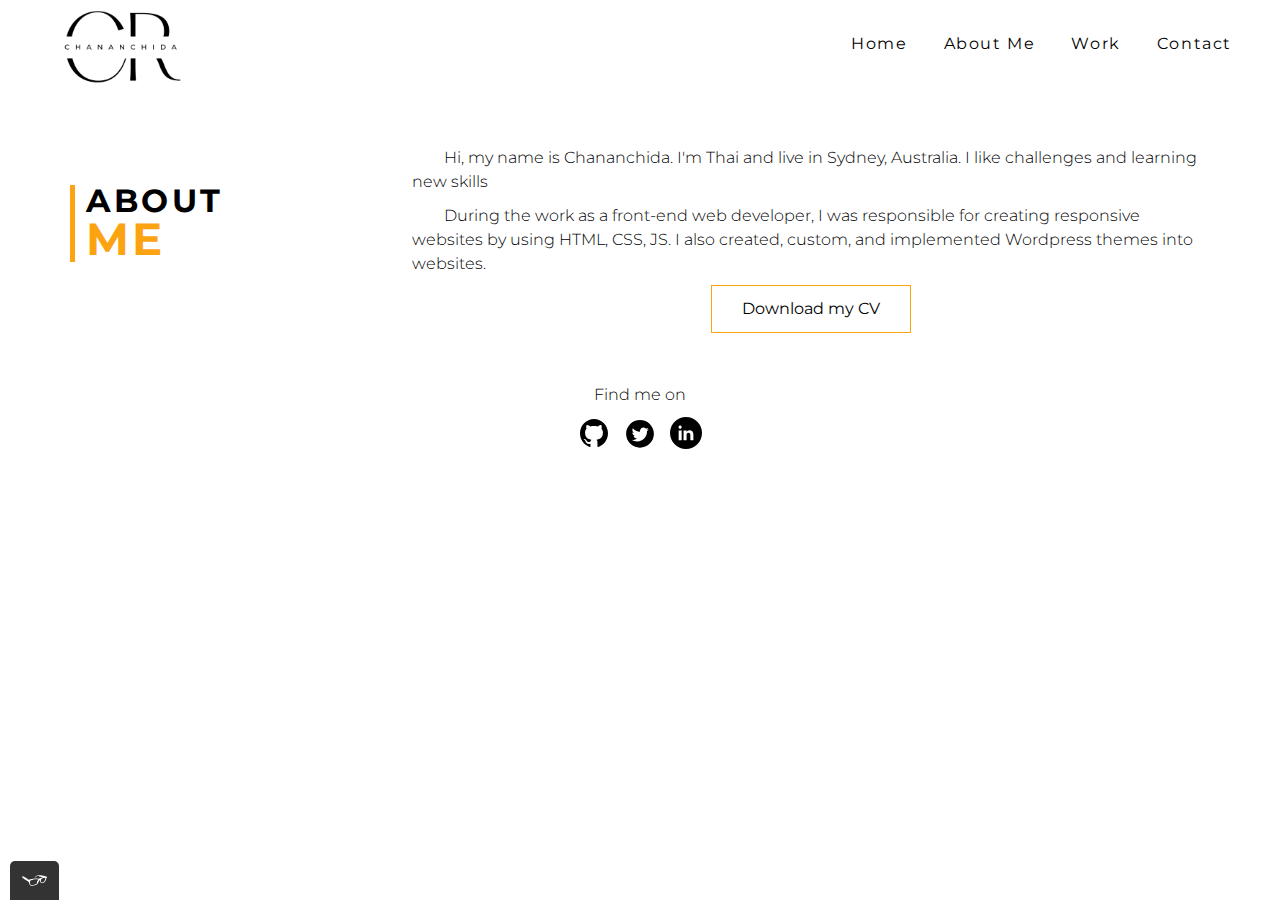
==== commit 45683efc: "Fixed W3C validation" ====
--- a/about.html
+++ b/about.html
@@ -1,5 +1,5 @@
 <!DOCTYPE html>
-<html>
+<html lang="en">
 
 <head>
   <meta charset="utf-8">
@@ -18,7 +18,7 @@
   <header class="page_header">
     <a href="index.html" class="logo"><img src="./img/chananchida-logo.png" alt="Chananchida Ruengwut"></a>
     <nav class="menubar">
-      <ul>
+      <ul role="tablist">
         <li>
           <a href="index.html" role="tab">Home</a>
         </li>
--- a/css/styles.css
+++ b/css/styles.css
@@ -1,8 +1,16 @@
+/*
+Code Color From dark -> light
+#000000 -> black
+#14213d -> navy
+#fca311; -> yellow
+#e5e5e5 -> gray
+#ffffff -> white
+*/
 :root {
-  --primary-color: #292828;
-  --secondary-color: #7f0101;
+  --primary-color: #000;
+  --secondary-color: #fca311;
   --body-font-size: 16px;
-  --white-color: #f7f7f8;
+  --white-color: #fff;
 }
 
 * {
@@ -14,12 +22,35 @@
   font-weight: 300;
   font-size: var(--body-font-size);
   color: var(--primary-color);
-  padding: 0 30px;
-  line-height: 1.5;
-}
-
-a, p, h1, h2, h3, h4, h5, h6, table, caption, tbody, tfoot, thead, tr, th, td, li {
+}
+
+.container {
+  max-width: 58rem;
+  margin: 0 auto;
+}
+
+a,
+p,
+h1,
+h2,
+h3,
+h4,
+h5,
+h6,
+table,
+caption,
+tbody,
+tfoot,
+thead,
+tr,
+th,
+td,
+li {
   padding-bottom: 0.6rem;
+}
+
+p {
+  line-height: 1.5rem;
 }
 
 a {
@@ -32,17 +63,17 @@
 
 h1 {
   font-size: 2rem;
-  font-weight: 700;
+  font-weight: 400;
 }
 
 h2 {
   font-size: 1.4rem;
-  font-weight: 700;
+  letter-spacing: 0.2rem;
 }
 
 label {
   display: block;
-  padding: 0.6rem 0 3px 0;
+  padding: 0.6rem 0 3px;
 }
 
 .menubar li {
@@ -50,28 +81,39 @@
 }
 
 .menubar a {
-  padding: 0 5px 0 5px;
-  font-weight: 700;
+  padding: 10px 15px;
+  font-weight: 400;
   color: var(--primary-color);
-}
-
-a:visited, .menubar a:visited, {
-  color: var(--secondary-color);
-}
-
-a:hover, .menubar a:hover {
-  color: var(--secondary-color);
-}
-
-a:active, .menubar a:active {
-  color: var(--secondary-color);
+  background-color: transparent;
+  border: 1px solid transparent;
+  letter-spacing: 0.1rem;
+  transition-property: all;
+  transition-duration: 0.2s;
+}
+
+.menubar a:visited, {
+  color: var(--white-color);
+  background-color: var(--secondary-color);
+  border: 1px solid var(--secondary-color);
+}
+
+.menubar a:hover {
+  color: var(--white-color);
+  background-color: var(--secondary-color);
+  border: 1px solid var(--secondary-color);
+}
+
+.menubar a:active {
+  color: var(--white-color);
+  background-color: var(--secondary-color);
+  border: 1px solid var(--secondary-color);
 }
 
 button[type="submit"] {
   display: inline-block;
   margin-top: 0.6rem;
   padding: 0.6rem 1rem;
-  border-radius: 0px;
+  border-radius: 0;
   border: 2px solid var(--secondary-color);
   color: var(--white-color);
   background-color: var(--secondary-color);
@@ -79,14 +121,14 @@
   font-family: inherit;
   cursor: pointer;
   transition-property: all;
-  transition-duration: 0.3s;
+  transition-duration: 0.2s;
 }
 
 .button_download {
   display: inline-block;
   margin-top: 0.6rem;
   padding: 0.6rem 1rem;
-  border-radius: 0px;
+  border-radius: 0;
   border: 2px solid var(--secondary-color);
   color: var(--white-color);
   background-color: var(--secondary-color);
@@ -94,15 +136,19 @@
   font-family: inherit;
   cursor: pointer;
   transition-property: all;
-  transition-duration: 0.3s;
-}
-
-.button_download:visited, .button_download:hover, .button_download:active {
+  transition-duration: 0.2s;
+}
+
+.button_download:visited,
+.button_download:hover,
+.button_download:active {
   color: var(--secondary-color);
   background-color: transparent;
 }
 
-button[type="submit"]:visited, button[type="submit"]:hover, button[type="submit"]:active {
+button[type="submit"]:visited,
+button[type="submit"]:hover,
+button[type="submit"]:active {
   color: var(--secondary-color);
   background-color: transparent;
 }
@@ -118,18 +164,22 @@
 .page_header {
   display: flex;
   width: 100%;
+  padding: 0 2rem;
 }
 
 .page_header .menubar {
   flex: 0 1 200px;
   display: flex;
-  flex-wrap: wrap;
   align-items: center;
-  flex-direction: row-reverse;
+  flex-flow: row-reverse wrap;
 }
 
 .page_header .menubar:last-child {
   flex-grow: 1;
+}
+
+.content_picture {
+  flex: 1 1 100%;
 }
 
 .content_picture img {
@@ -139,10 +189,9 @@
 }
 
 .profile {
-  max-width: 44rem;
-  margin: 0 auto;
   display: flex;
   padding: 3.1rem 0;
+  text-align: center;
 }
 
 .profile .content_para {
@@ -153,6 +202,42 @@
   flex-direction: column;
 }
 
+.content_para .letstart {
+  margin-top: 1rem;
+}
+
+.yellow_btn a {
+  padding: 15px 30px;
+  border: 1px solid var(--secondary-color);
+  display: inline-block;
+  color: black;
+  transition-property: all;
+  transition-duration: 0.2s;
+}
+
+.yellow_btn a:visited, {
+  color: var(--white-color);
+  background-color: var(--secondary-color);
+  border: 1px solid var(--secondary-color);
+}
+
+.yellow_btn a:hover {
+  color: var(--white-color);
+  background-color: var(--secondary-color);
+  border: 1px solid var(--secondary-color);
+}
+
+.yellow_btn a:active {
+  color: var(--white-color);
+  background-color: var(--secondary-color);
+  border: 1px solid var(--secondary-color);
+}
+
+.content_para h1 {
+  letter-spacing: 0.2rem;
+  line-height: 3rem;
+}
+
 .page_footer {
   clear: both;
   display: flex;
@@ -174,105 +259,151 @@
   background-color: var(--white-color);
 }
 
-.grid_item:last-child {
-  grid-column-start: 3;
-  grid-column-end: 3;
-  grid-row-start: 1;
-  grid-row-end: 3;
+.page_title {
+  font-weight: 700;
+  text-transform: uppercase;
+  letter-spacing: 0.2rem;
+  position: relative;
+  padding: 0 0 0 1rem;
+}
+
+.page_title::before {
+  content: '';
+  position: absolute;
+  top: 0;
+  bottom: 0;
+  width: 5px;
+  height: auto;
+  background: var(--secondary-color);
+  left: 0;
+}
+
+.page_title span {
+  display: block;
+  font-size: 2.8rem;
+  color: var(--secondary-color);
+}
+
+.content_padding {
+  padding: 3.1rem 0;
 }
 
 .about_content {
+  display: flex;
+}
+
+.about_content .yellow_btn {
   text-align: center;
-  max-width: 44rem;
-  margin: 0 auto;
-}
-
-.sun {
-  animation-duration: 4s;
-  animation-name: color-change;
-  animation-iteration-count: infinite;
-  animation-direction: alternate;
-  animation-timing-function: linear;
-}
-
-.cloud-front {
-  animation-duration: 30s;
-  animation-name: cloud-move;
-  animation-iteration-count: infinite;
-  animation-direction: alternate;
-  animation-timing-function: linear;
-}
-
-.cloud-back {
-  animation: 34s cloud-move-reverse infinite alternate linear;
-}
-
-/*-- Animation Keyframes--*/
-@keyframes color-change {
-  0% {
-    fill: #edc655;
-  }
-
-  50% {
-    fill: #fcffad;
-  }
-
-  100% {
-    fill: #f76414;
-  }
-}
-
-@keyframes cloud-move {
-  from {
-    transform: translate(0, 50px);
-  }
-
-  to {
-    transform: translate(200px, 50px);
-  }
-}
-
-@keyframes cloud-move-reverse {
-  from {
-    transform: translate(446px, 48px);
-  }
-
-  to {
-    transform: translate(100px, 48px);
-  }
-}
-
-/*---- responsive style ------*/
-@media all and (max-width: 768px) {
-
-  h1 {
-    font-size: 1.4rem;
+}
+
+.about_content .title_section {
+  display: flex;
+  flex: 1 1 30%;
+  flex-direction: column;
+  justify-content: center;
+}
+
+.about_content .content_section {
+  flex: 1 1 70%;
+}
+
+.about_content .content_section p {
+  text-indent: 2rem;
+}
+
+.title_section {
+  margin-bottom: 2rem;
+}
+
+.screenshort {
+  text-align: center;
+  margin-bottom: 1rem;
+}
+
+.screenshort img {
+  max-width: 100%;
+  height: auto;
+}
+
+/* responsive style */
+@media all and (min-width: 1400px) {
+  .container {
+    max-width: 1320px;
+  }
+}
+
+@media all and (min-width: 1200px) and (max-width: 1400px) {
+  .container {
+    max-width: 1140px;
+  }
+}
+
+@media all and (min-width: 992px) and (max-width: 1200px) {
+  .container {
+    max-width: 960px;
+  }
+}
+
+@media all and (min-width: 768px) and (max-width: 992px) {
+  .container {
+    max-width: 720px;
+  }
+}
+
+@media all and (max-width: 992px) {
+  .about_content {
+    flex-direction: column;
+  }
+
+  .page_title span {
+    display: inline-block;
+    font-size: inherit;
+  }
+
+  .about_content .title_section {
+    margin-bottom: 30px;
+  }
+
+  .grid_content {
+    grid-template-columns: 1fr 1fr;
+    grid-gap: 1rem;
   }
 
   .grid_item:last-child {
     grid-column: auto / auto;
     grid-row: auto / auto;
   }
+}
+
+@media all and (max-width: 768px) {
+  h1 {
+    font-size: 1.4rem;
+  }
 
   .logo img {
     max-width: 9.3rem;
   }
 
-  .profile {
-    flex-direction: column;
-    text-align: center;
-  }
-
   .content_picture img {
     padding-bottom: 2rem;
   }
 }
 
+@media all and (min-width: 576px) and (max-width: 768px) {
+  .container {
+    max-width: 540px;
+  }
+}
+
+@media all and (max-width: 576px) {
+  .container {
+    max-width: 100%;
+    padding: 0 2rem;
+  }
+}
+
 @media all and (min-width: 425px) and (max-width: 768px) {
-  .grid_content {
-    grid-template-columns: 1fr 1fr;
-    grid-gap: 1rem;
-  }
+  /* waiting for content */
 }
 
 @media all and (max-width: 425px) {
@@ -280,4 +411,8 @@
     grid-template-columns: 1fr;
     grid-gap: 1rem;
   }
-}
+
+  .content_picture img {
+    max-width: 15rem;
+  }
+}
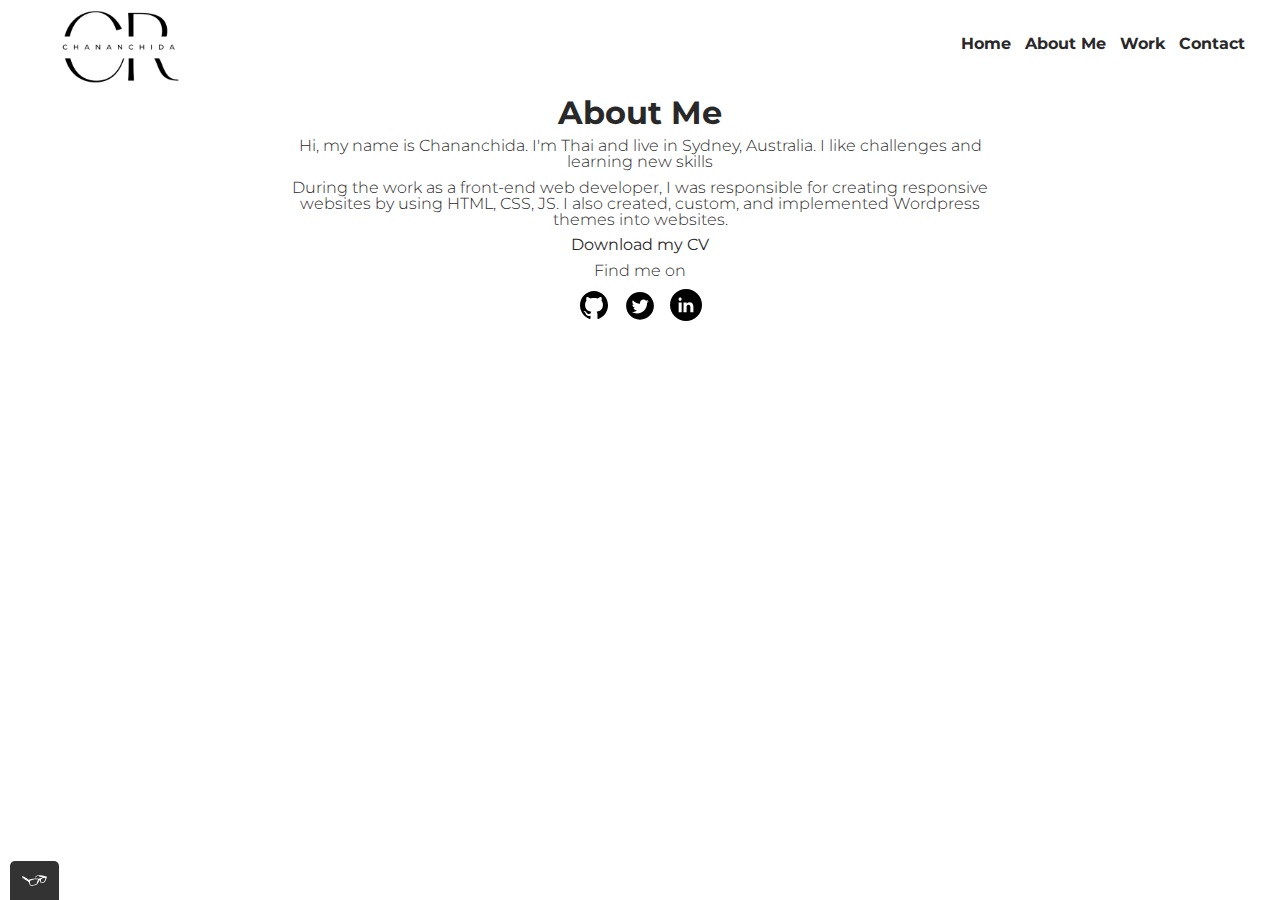
==== commit 1ebb5022: "Changed css file" ====
--- a/about.html
+++ b/about.html
@@ -10,8 +10,7 @@
   <link rel="preconnect" href="https://fonts.googleapis.com">
   <link rel="preconnect" href="https://fonts.gstatic.com" crossorigin>
   <link href="https://fonts.googleapis.com/css2?family=Montserrat:wght@300;400;700&display=swap" rel="stylesheet">
-  <link rel="stylesheet" href="css/styles.css">
-  <!-- <link rel="stylesheet" href="css/style.production.css"> -->
+  <link rel="stylesheet" href="css/style.production.css">
 </head>
 
 <body>
